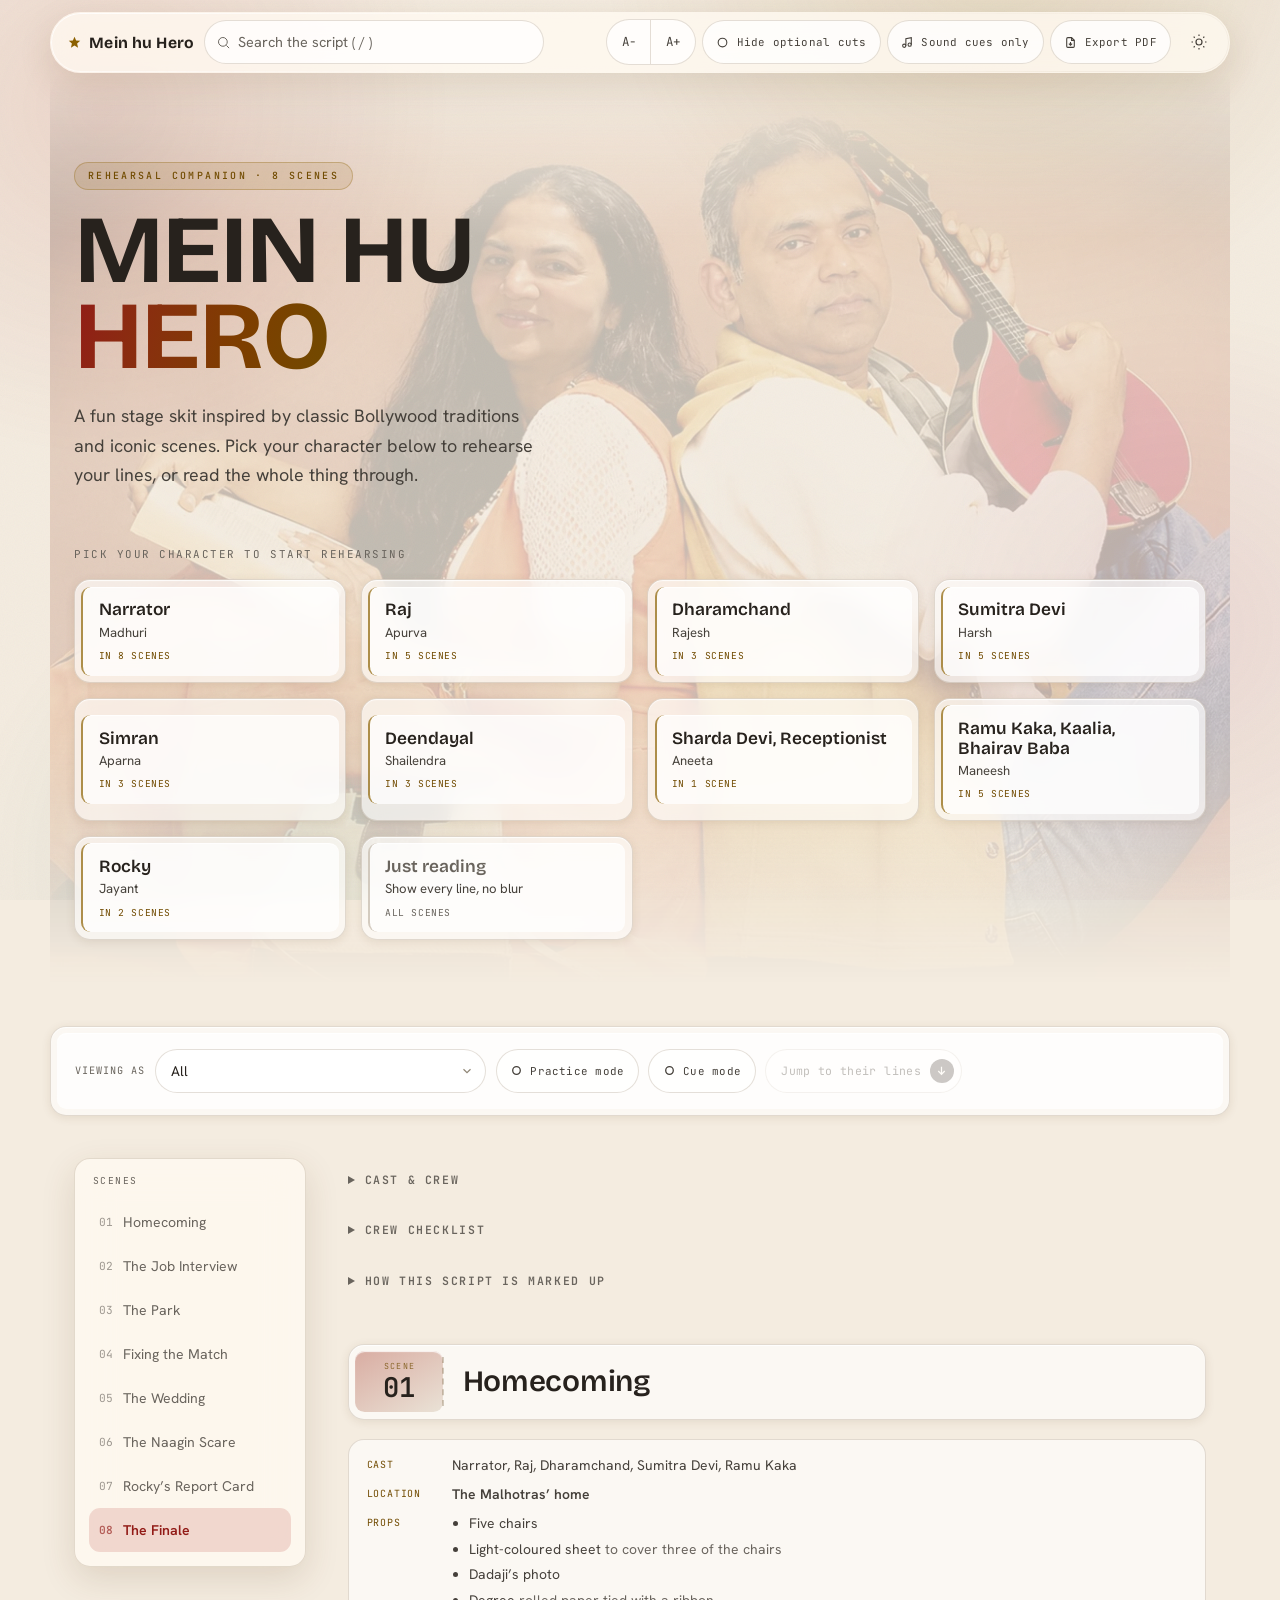
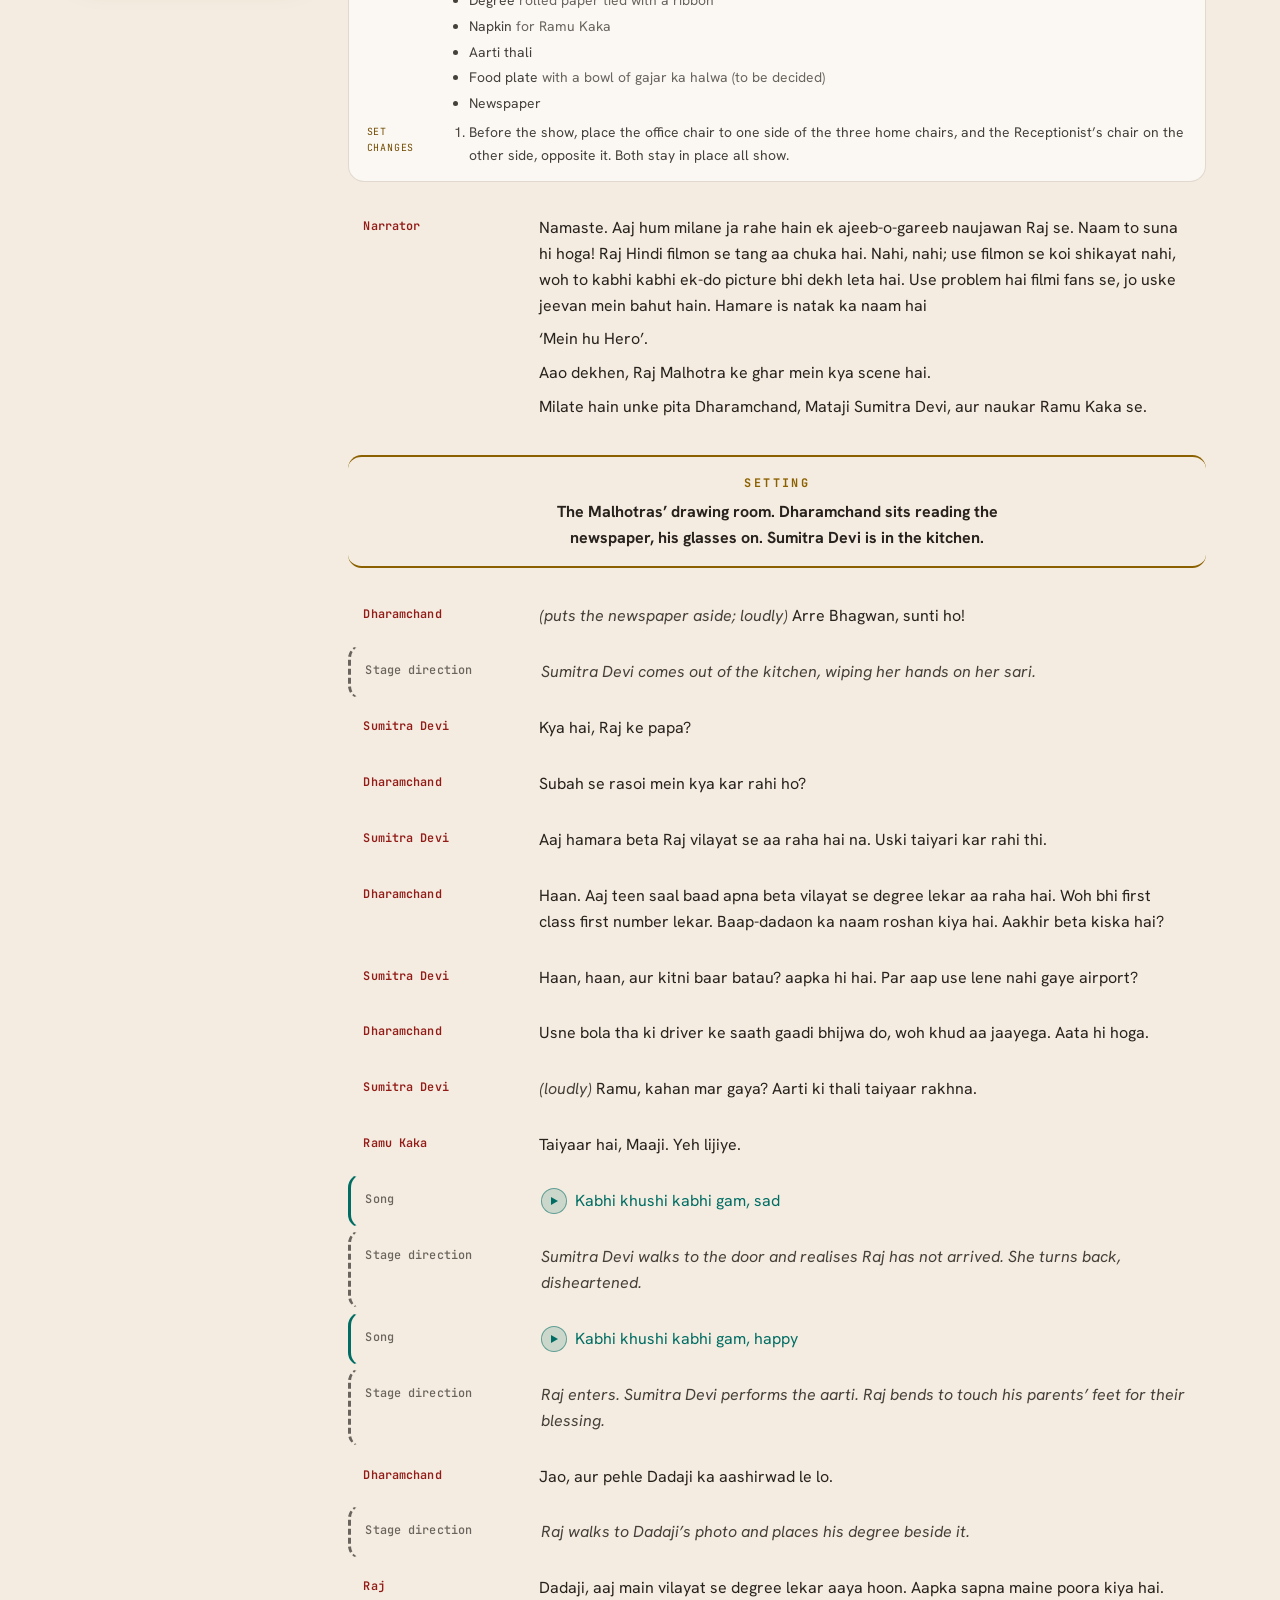
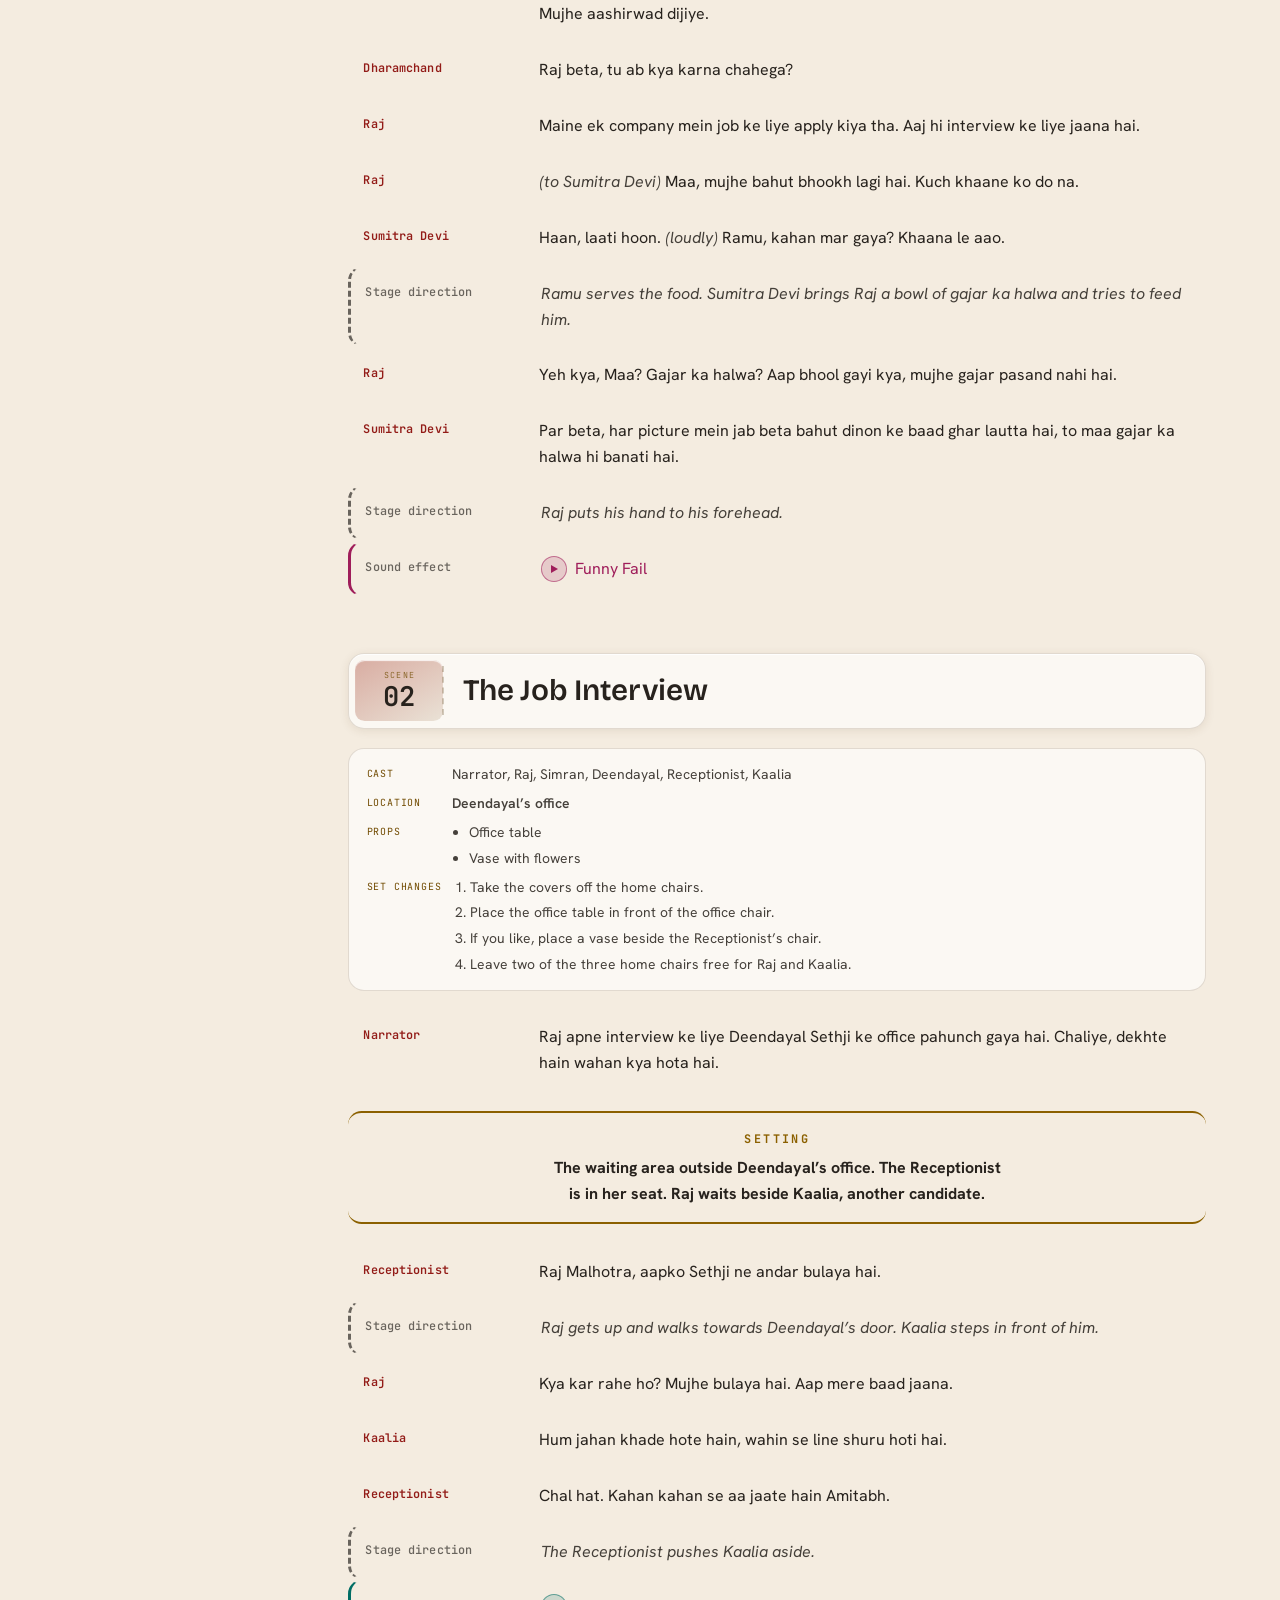
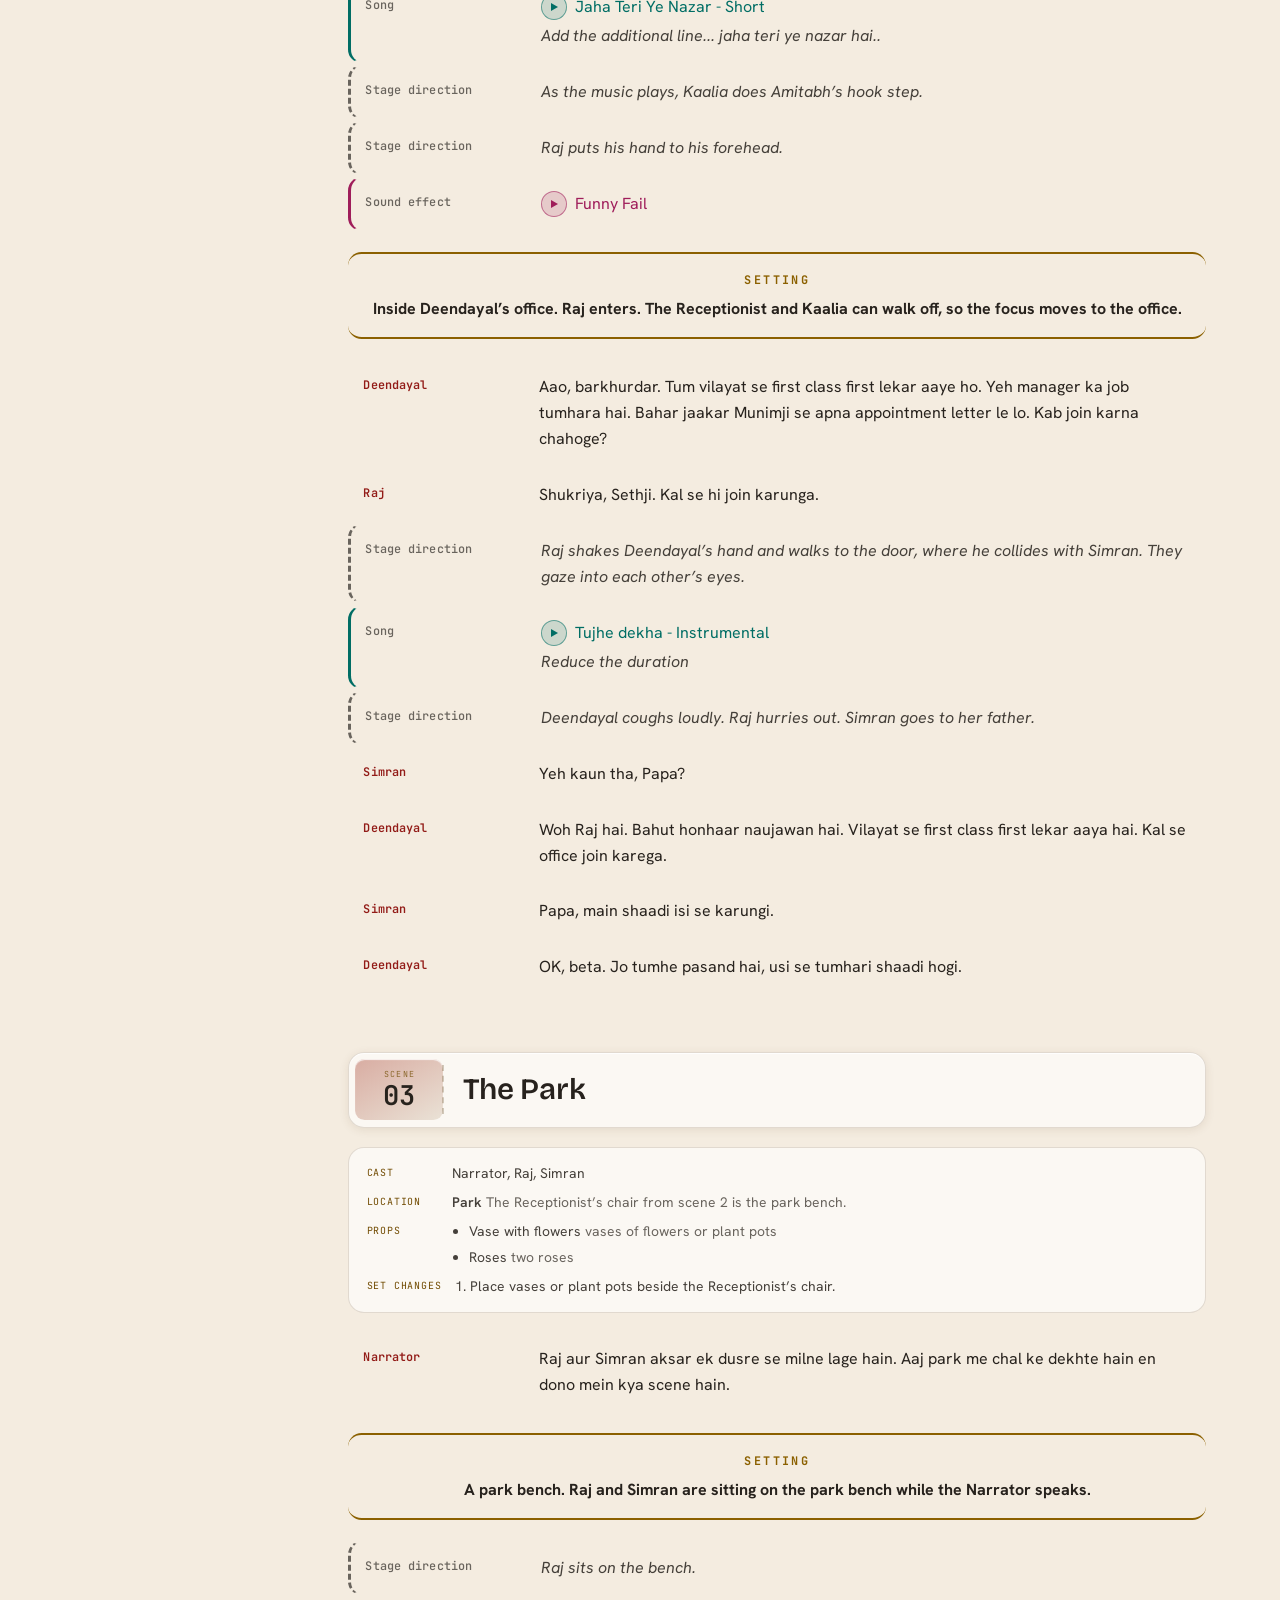
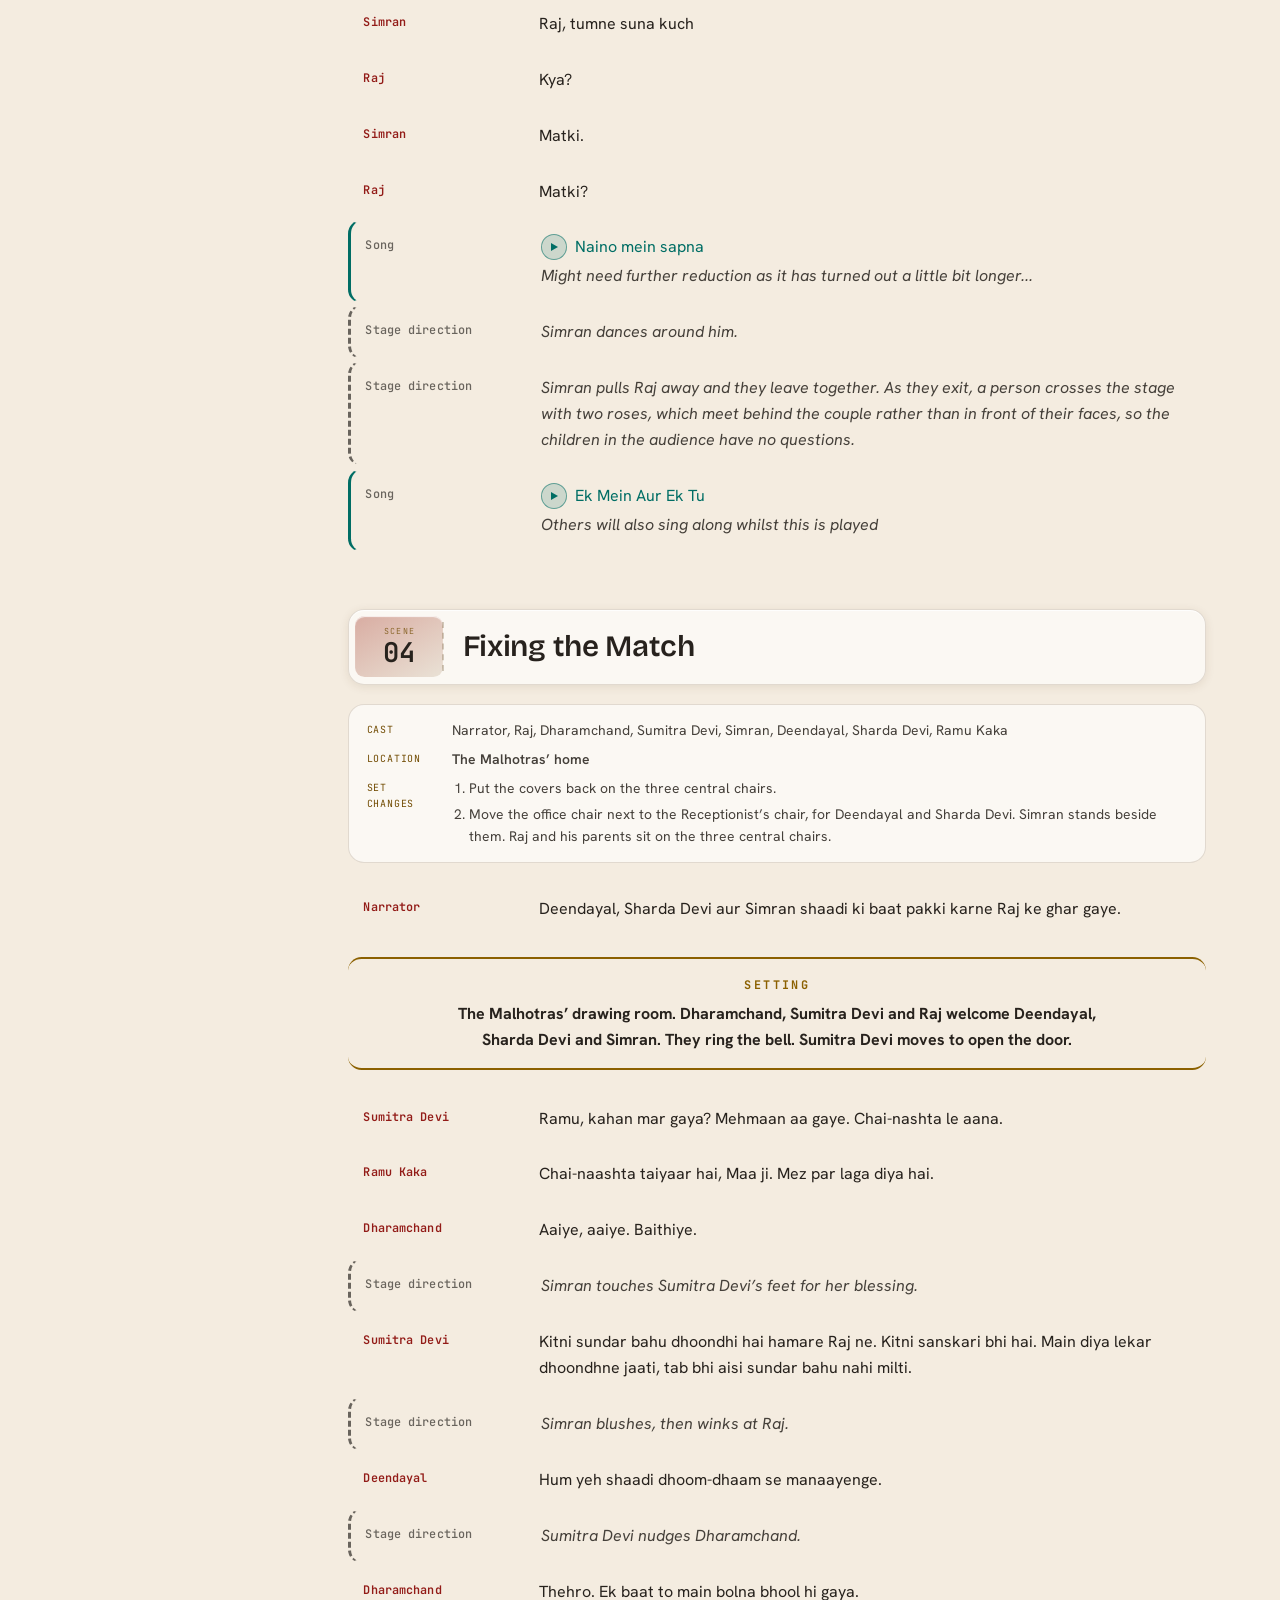
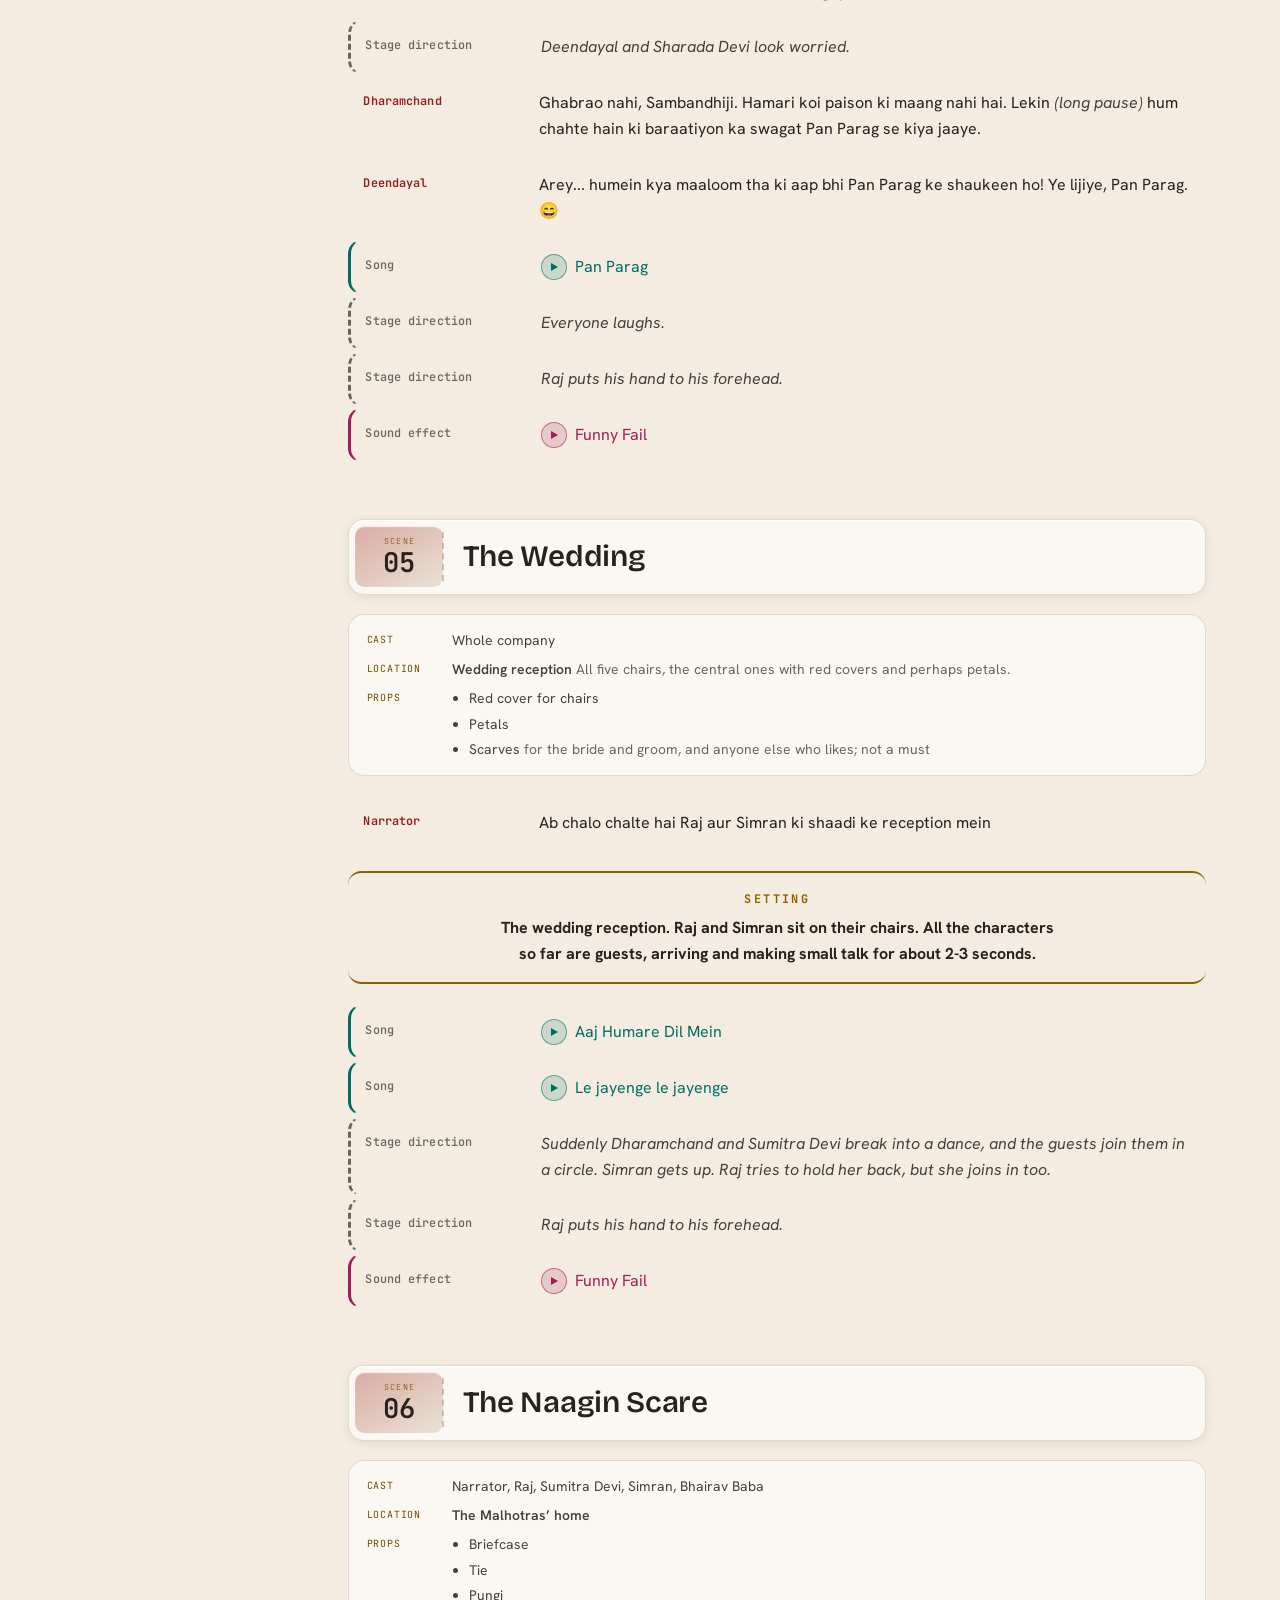
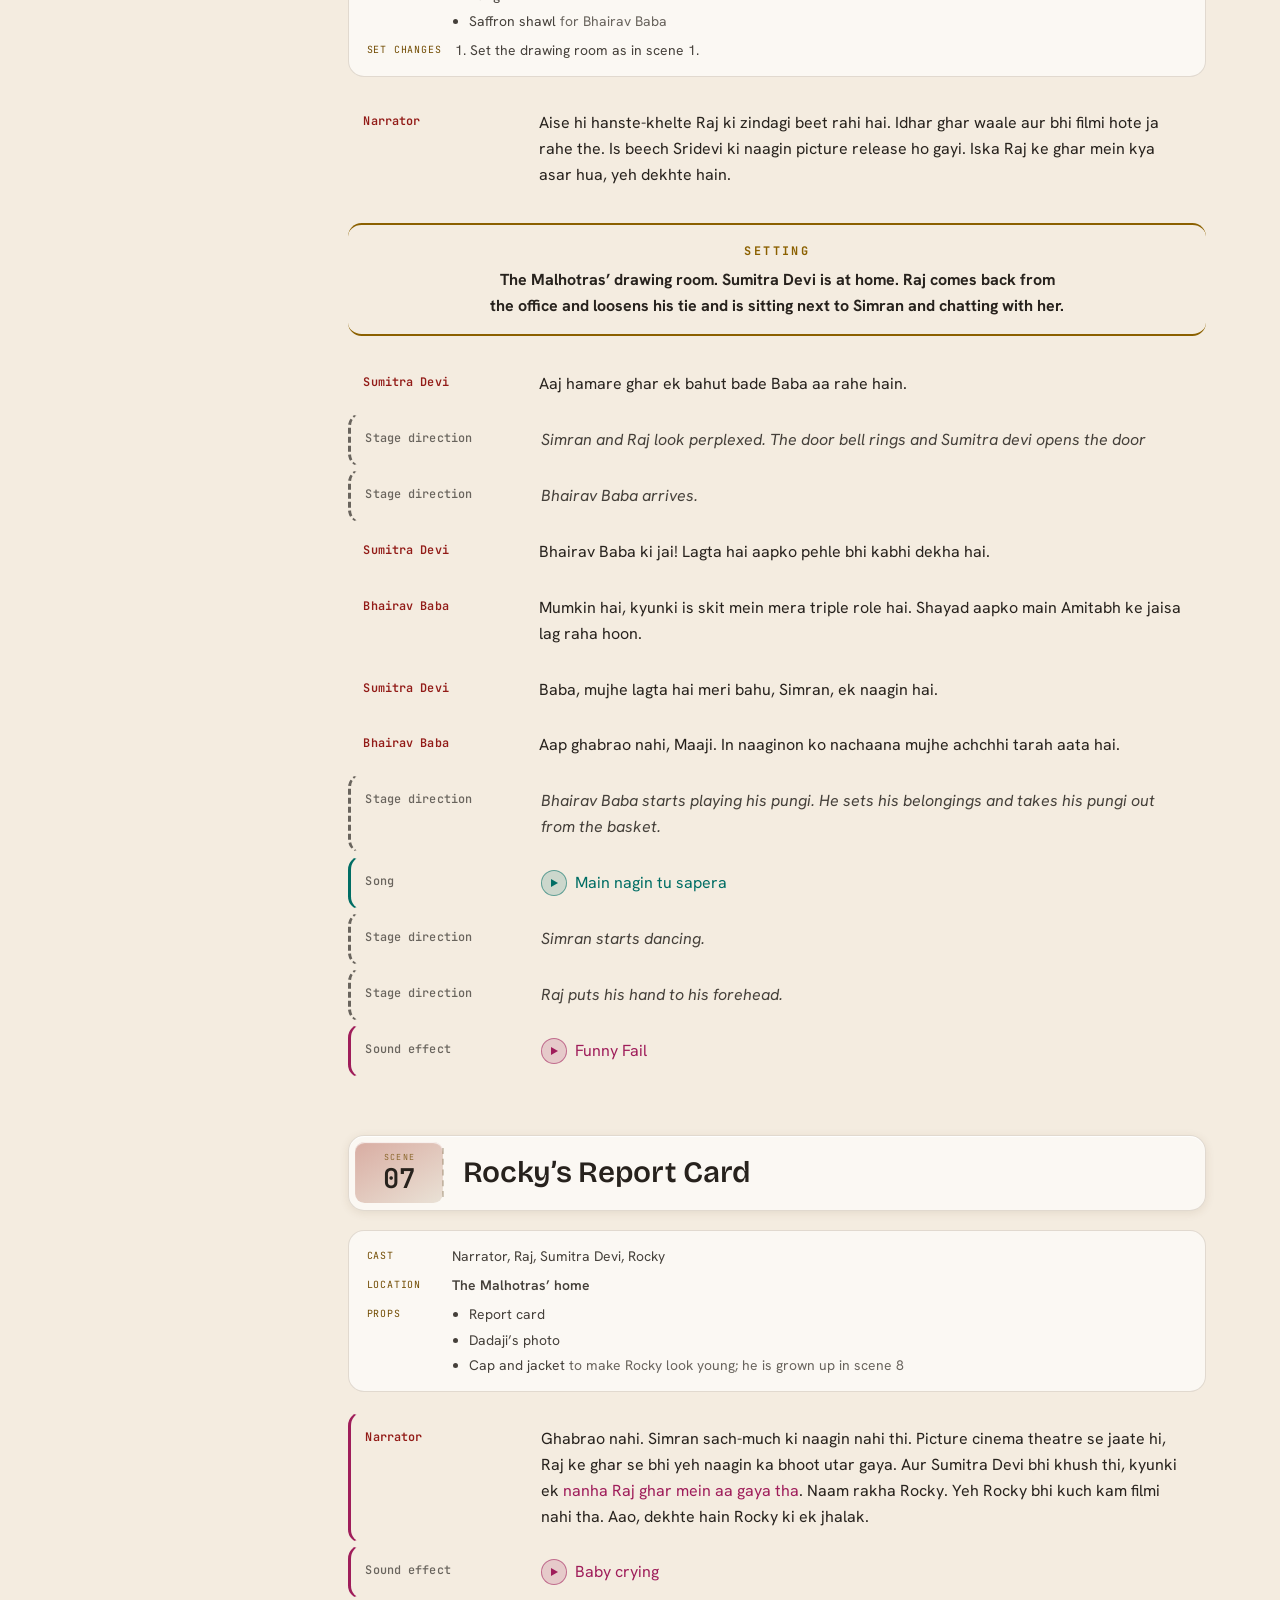
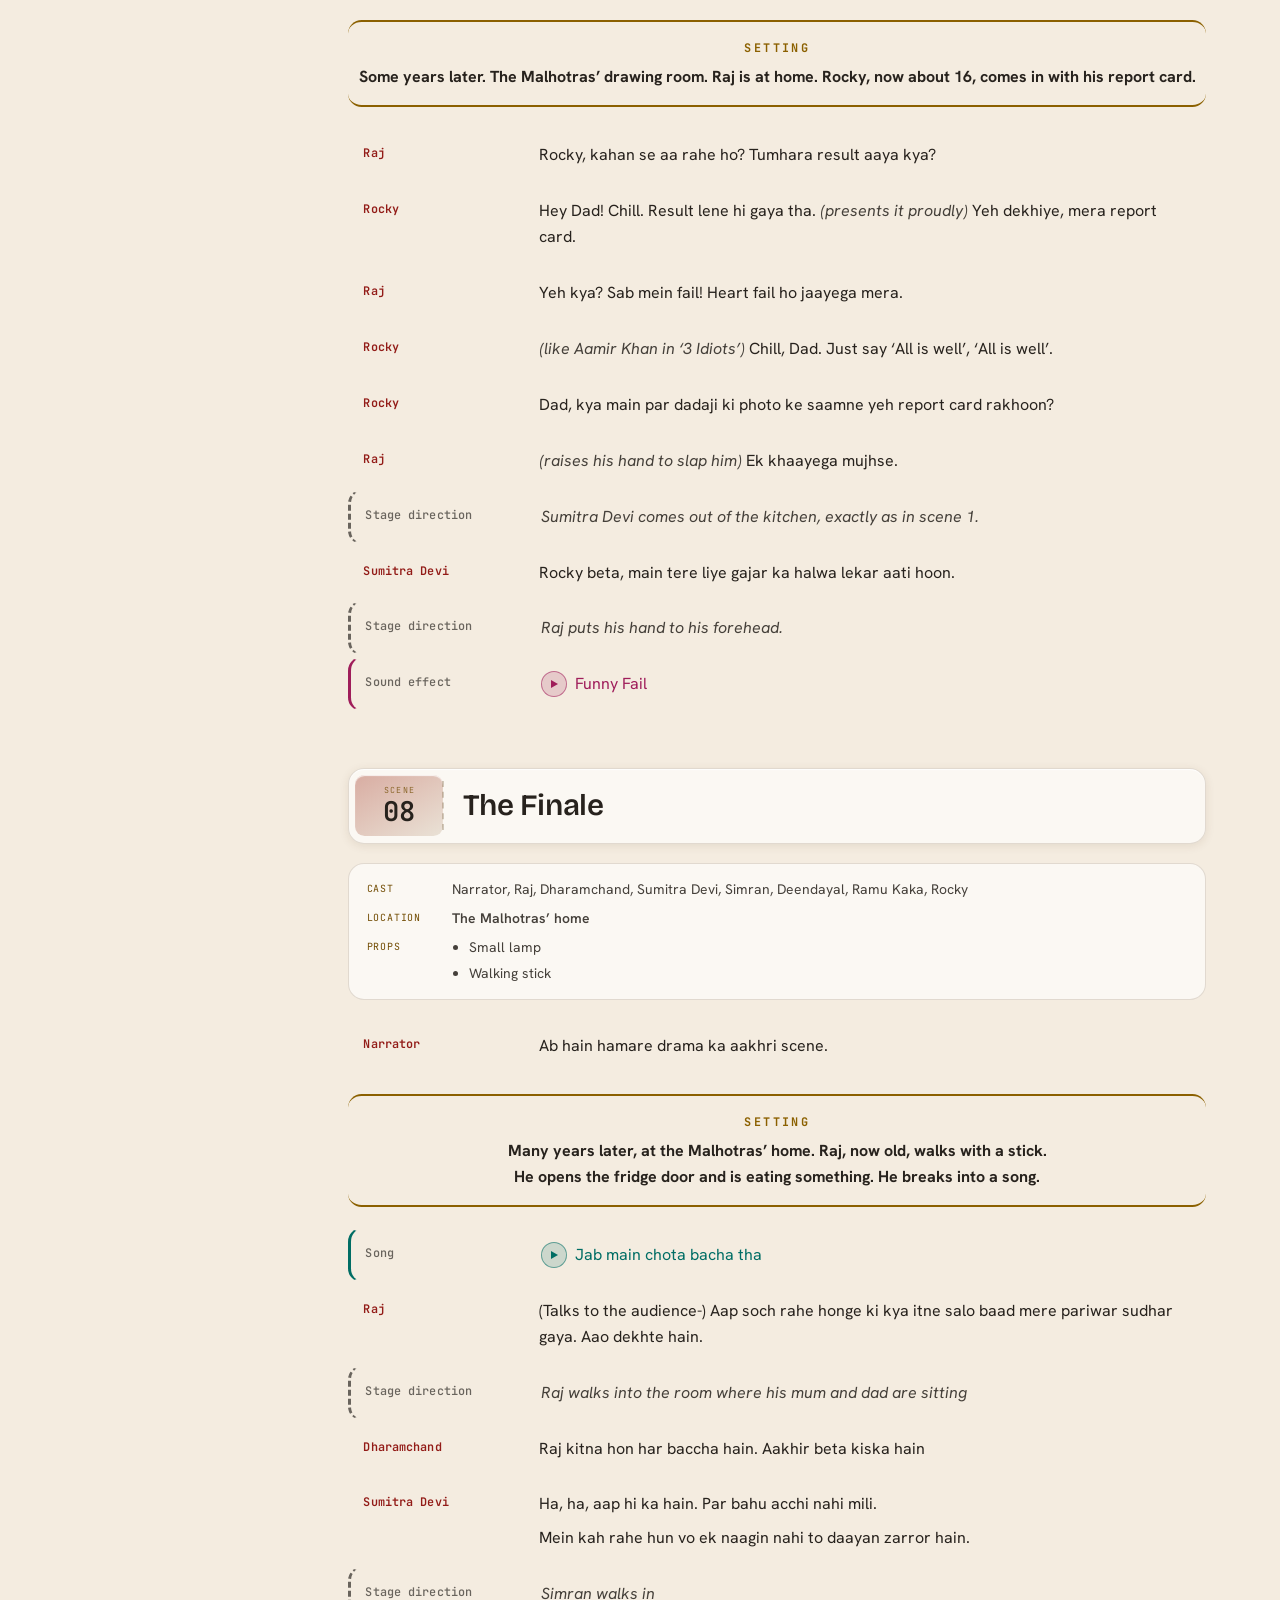
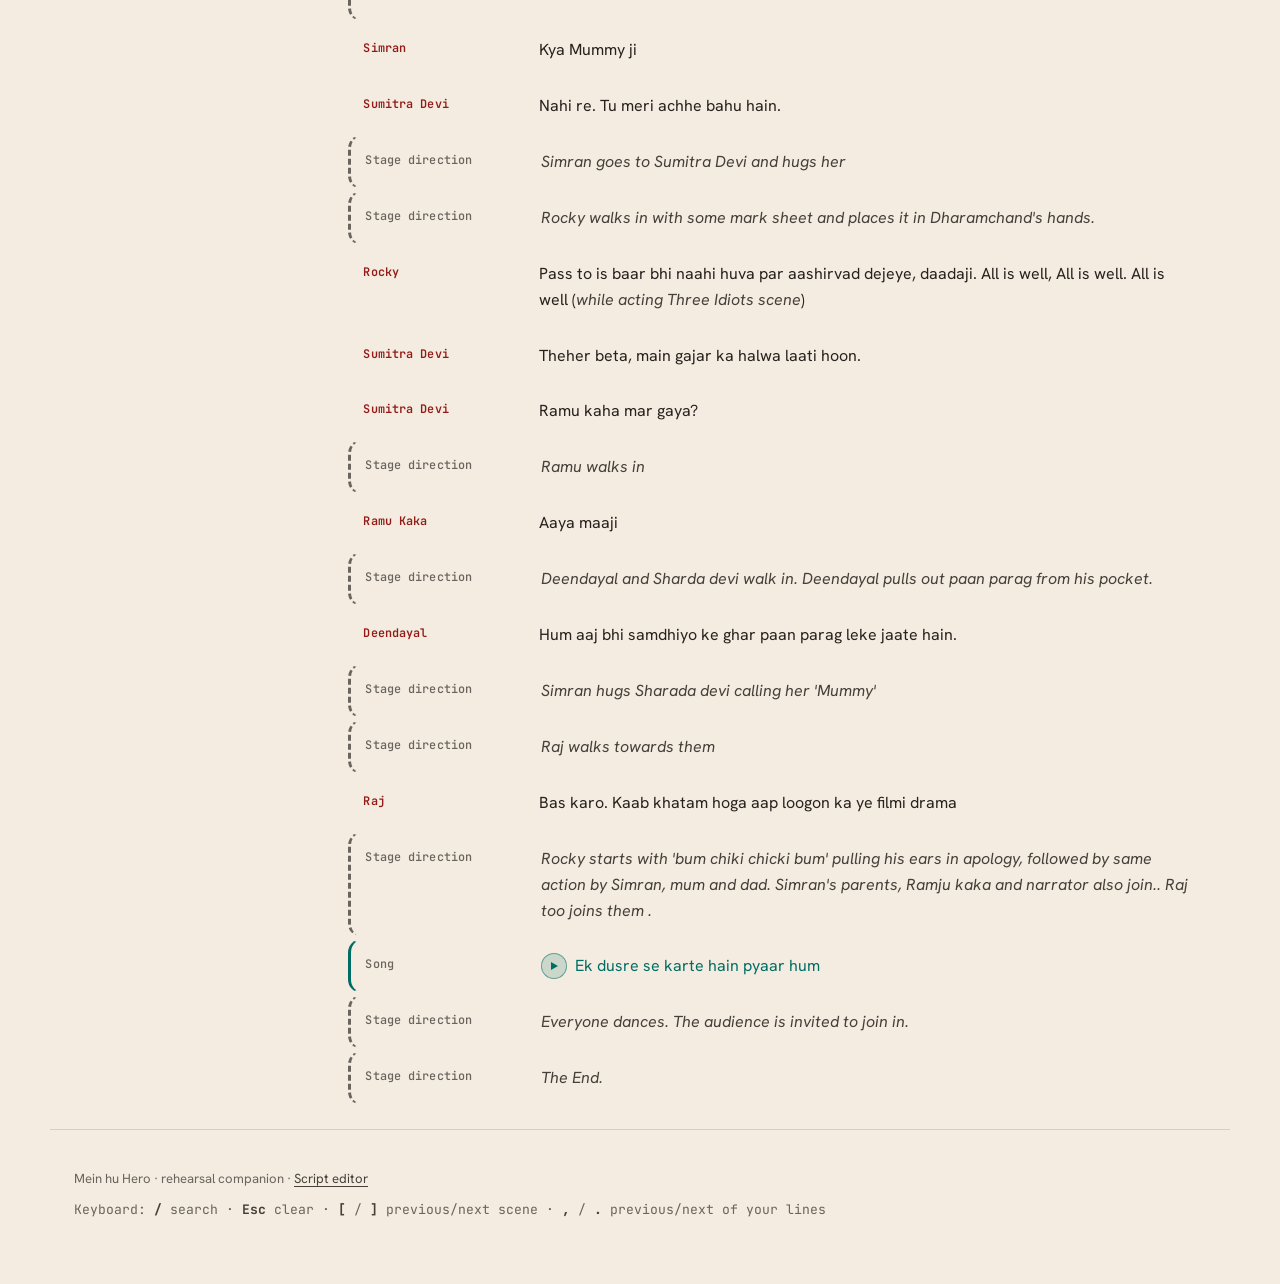
==== index.html @ 4d765619 "Word-for-word lines: mark words that must be said exactly as written" ====
<!doctype html>
<html lang="en-GB" data-theme="dark">
  <head>
    <meta charset="UTF-8" />
    <!-- viewport-fit=cover so the env(safe-area-inset-*) values the layout
         already uses actually resolve. Without it they fall back to 0, and the
         bottom bar, the scene rail and the back-to-top all sit under the home
         indicator on a notched phone once the page is added to the homescreen
         and runs without browser chrome. -->
    <meta
      name="viewport"
      content="width=device-width, initial-scale=1.0, viewport-fit=cover"
    />
    <title>Rehearsal Companion</title>
    <meta
      name="description"
      content="Rehearsal companion for a stage skit. Pick your character and drill your lines."
    />
    <meta name="theme-color" content="#0d0907" id="themeColorMeta" />
    <script>
      // The first paint must already be in the right theme. <html> below is
      // hardcoded to data-theme="dark" and the real theme logic only runs from
      // the end-of-body script, so a phone set to light mode used to paint
      // fully dark until the whole document parsed and applied. This mirrors
      // systemPref()'s predicate exactly (dark match → dark, otherwise light)
      // and keeps the status-bar colour in step the way applyTheme() does.
      // It persists nothing and owns no toggle/override logic, all of that
      // still lives in the main script, which re-applies the same result.
      (function () {
        var d = document.documentElement;
        var light = !(
          window.matchMedia &&
          window.matchMedia("(prefers-color-scheme: dark)").matches
        );
        d.setAttribute("data-theme", light ? "light" : "dark");
        var m = document.getElementById("themeColorMeta");
        if (m) m.setAttribute("content", light ? "#f4ece0" : "#0d0907");
      })();
    </script>
    <meta name="color-scheme" content="dark light" />
    <meta name="mobile-web-app-capable" content="yes" />
    <meta
      name="apple-mobile-web-app-status-bar-style"
      content="black-translucent"
    />
    <link rel="manifest" href="manifest.webmanifest" />
    <link rel="icon" href="icons/icon.svg" type="image/svg+xml" />
    <link rel="apple-touch-icon" href="icons/icon-180.png" />

    <!-- Self-hosted, subset to the 118 glyphs this script actually uses.
         All three families are SIL Open Font License; see fonts/OFL-*.txt.
         Self-hosting removes the render-blocking third-party round trip, so
         the page looks identical on venue wifi or none at all. -->
    <link
      rel="preload"
      href="fonts/HankenGrotesk-subset.woff2"
      as="font"
      type="font/woff2"
      crossorigin
    />
    <link
      rel="preload"
      href="fonts/BricolageGrotesque-subset.woff2"
      as="font"
      type="font/woff2"
      crossorigin
    />
    <style>
      @font-face {
        font-family: "Bricolage Grotesque";
        src: url("fonts/BricolageGrotesque-subset.woff2") format("woff2");
        font-weight: 400 800;
        font-style: normal;
        font-display: swap;
      }
      @font-face {
        font-family: "Hanken Grotesk";
        src: url("fonts/HankenGrotesk-subset.woff2") format("woff2");
        font-weight: 100 900;
        font-style: normal;
        font-display: swap;
      }
      @font-face {
        font-family: "Hanken Grotesk";
        src: url("fonts/HankenGrotesk-Italic-subset.woff2") format("woff2");
        font-weight: 100 900;
        font-style: italic;
        font-display: swap;
      }
      @font-face {
        font-family: "JetBrains Mono";
        src: url("fonts/JetBrainsMono-subset.woff2") format("woff2");
        font-weight: 100 800;
        font-style: normal;
        font-display: swap;
      }

      /* ============================================================
         Mein hu Hero · rehearsal companion.

         Phone-first rehearsal tool for a community Bollywood skit cast.
         The reading surface is the product; chrome gets out of the way.

         COLOUR. Derived in OKLCH from four show hues (marigold, sindoor,
         magenta, peacock teal) so both themes share one identity and only
         the lightness ramp differs. Every text token was solved against its
         own surface for WCAG AA and the ratio is recorded beside it, so a
         future edit cannot quietly reintroduce a contrast failure. Hex
         values are the sRGB fallback; wide-gamut displays get the P3
         version through the @supports block below.

         GLASS. Four elevation tiers, not one treatment repeated. Blur,
         tint, border and shadow all change with height, so depth encodes
         hierarchy rather than decorating it.

         MOTION. A named scale: 120ms state feedback, 240ms element
         transitions, 480ms orchestrated entrances, plus a spring for
         anything that should feel physical.

         TYPE: Bricolage Grotesque (display), Hanken Grotesk (body),
         JetBrains Mono (labels, cues, scene numbers, speakers). All three
         self-hosted and subset; see the @font-face block above.
         ============================================================ */

      :root {
        /* ---- dark is the base surface ---- */
        --bg: #0d0907;
        --bg-2: #14100d;

        /* neutral text ramp. Ratios are against --bg. */
        --ink: #e5ded7; /* 14.90:1 */
        --ink-dim: #c3bdb6; /* 10.59:1 */
        --muted: #918b84; /* 5.88:1  body-safe */
        --muted-2: #706b64; /* 3.74:1  UI and large text only, never body */

        /* show palette. Ratios are against --bg. */
        --marigold: #f9b73f; /* 11.15:1 */
        --sindoor: #f66e60; /* 6.88:1 */
        --magenta: #df6c98; /* 6.38:1 */
        --teal: #44d0c1; /* 10.41:1 */
        --terracotta: #f49665; /* 8.86:1 */

        /* softer companions for large display type and fills */
        --marigold-soft: #ffd27a;
        --sindoor-strong: #ff8a80;

        --accent: var(--sindoor);
        --accent-strong: var(--sindoor-strong);
        --accent-contrast: #1a0906;

        /* meaning colours, kept from the original markup */
        --c-music: var(--teal);
        --c-sfx: var(--magenta);
        --gold-bg: color-mix(in srgb, var(--marigold) 12%, transparent);
        --gold-border: color-mix(in srgb, var(--marigold) 40%, transparent);
        --gold-ink: #ffdf9e;
        --mark-bg: #f9b73f;
        --mark-fg: #23180a;

        /* ---- glass elevation tiers ----
           Each tier is a complete recipe: blur, tint, border and shadow move
           together. Never mix a tier-1 blur with a tier-3 shadow. */
        --glass-1-bg: rgba(255, 255, 255, 0.04);
        --glass-1-blur: blur(10px) saturate(120%);
        --glass-1-shadow: 0 2px 10px rgba(0, 0, 0, 0.28);

        --glass-2-bg: color-mix(in srgb, var(--bg-2) 72%, transparent);
        --glass-2-blur: blur(20px) saturate(150%);
        --glass-2-shadow: 0 12px 34px rgba(0, 0, 0, 0.42);

        --glass-3-bg: color-mix(in srgb, var(--bg-2) 82%, transparent);
        --glass-3-blur: blur(32px) saturate(165%);
        --glass-3-shadow: 0 22px 60px rgba(0, 0, 0, 0.55);

        /* surfaces and hairlines */
        --surface: rgba(255, 255, 255, 0.04);
        --surface-2: rgba(255, 255, 255, 0.07);
        --shell: rgba(255, 255, 255, 0.045);
        --hairline: rgba(255, 255, 255, 0.1);
        --hairline-strong: rgba(255, 255, 255, 0.16);
        --inner-hi: inset 0 1px 1px rgba(255, 255, 255, 0.12);

        /* gradient border: light caught on the top edge, lost at the bottom.
           This is what makes an edge read as a bevel rather than a stroke. */
        --edge-top: rgba(255, 255, 255, 0.22);
        --edge-bottom: rgba(255, 255, 255, 0.04);

        /* specular sheen colour for hero and pressed cards */
        --sheen: rgba(255, 255, 255, 0.14);

        /* ---- motion scale ---- */
        --motion-1: 120ms; /* state feedback: press, toggle, focus */
        --motion-2: 240ms; /* element transitions: reveal, filter, tab */
        --motion-3: 480ms; /* orchestrated entrances */
        --ease: cubic-bezier(0.32, 0.72, 0, 1);
        --ease-out: cubic-bezier(0.22, 1, 0.36, 1);
        --spring: linear(
          0,
          0.006,
          0.025 2.8%,
          0.101 6.1%,
          0.539 18.9%,
          0.721 25.3%,
          0.849 31.5%,
          0.937 38.1%,
          0.968 41.8%,
          0.991 45.7%,
          1.006 50.1%,
          1.015 55%,
          1.017 63.9%,
          1.001
        );

        /* ---- metrics ---- */
        --header-h: 64px; /* measured and rewritten at runtime */
        --bottombar-h: 0px; /* set at runtime on phones only */
        --radius: 1.75rem;
        --radius-sm: 1rem;
        --radius-inner: calc(var(--radius-sm) - 0.4rem);
        --maxw: 1180px;

        /* ---- ambient mesh ---- */
        --ambient-1: color-mix(in srgb, var(--marigold) 55%, transparent);
        --ambient-2: color-mix(in srgb, var(--sindoor) 50%, transparent);
        --ambient-3: color-mix(in srgb, var(--magenta) 42%, transparent);
        --ambient-4: color-mix(in srgb, var(--teal) 38%, transparent);
        --ambient-opacity: 0.8;
      }

      /* ---- light theme: warm paper, for daylight rehearsal and print ---- */
      html[data-theme="light"] {
        --bg: #f4ece0;
        --bg-2: #ede2d2;

        --ink: #27221d; /* 13.43:1 */
        --ink-dim: #45403a; /* 8.71:1 */
        --muted: #69645d; /* 5.00:1  body-safe */
        --muted-2: #7f7973; /* 3.65:1  UI and large text only, never body */

        --marigold: #8b6000; /* 4.76:1  was 2.90:1 before this rebuild */
        --sindoor: #af3029; /* 5.43:1 */
        --magenta: #9f1d5a; /* 6.39:1 */
        --teal: #006d64; /* 5.32:1 */
        --terracotta: #9f4500; /* 5.39:1 */

        --marigold-soft: #6f4d00;
        --sindoor-strong: #8f241e;

        --accent: var(--sindoor);
        --accent-strong: var(--sindoor-strong);
        --accent-contrast: #fffaf2;

        --gold-bg: #fbedbe;
        --gold-border: #d9ab3f;
        --gold-ink: #5c4200;
        --mark-bg: #f6c453;
        --mark-fg: #3a2a05;

        --glass-1-bg: rgba(255, 255, 255, 0.62);
        --glass-1-blur: blur(10px) saturate(115%);
        --glass-1-shadow: 0 2px 10px rgba(90, 60, 20, 0.1);

        --glass-2-bg: color-mix(in srgb, #fffaf2 78%, transparent);
        --glass-2-blur: blur(20px) saturate(135%);
        --glass-2-shadow: 0 12px 34px rgba(90, 60, 20, 0.14);

        --glass-3-bg: color-mix(in srgb, #fffaf2 88%, transparent);
        --glass-3-blur: blur(32px) saturate(145%);
        --glass-3-shadow: 0 22px 60px rgba(90, 60, 20, 0.2);

        --surface: rgba(255, 255, 255, 0.72);
        --surface-2: rgba(255, 255, 255, 0.92);
        --shell: rgba(90, 60, 20, 0.05);
        --hairline: rgba(90, 60, 20, 0.16);
        --hairline-strong: rgba(90, 60, 20, 0.26);
        --inner-hi: inset 0 1px 1px rgba(255, 255, 255, 0.85);

        --edge-top: rgba(255, 255, 255, 0.9);
        --edge-bottom: rgba(90, 60, 20, 0.06);
        --sheen: rgba(255, 255, 255, 0.55);

        --ambient-1: color-mix(in srgb, var(--marigold) 26%, transparent);
        --ambient-2: color-mix(in srgb, var(--sindoor) 22%, transparent);
        --ambient-3: color-mix(in srgb, var(--magenta) 18%, transparent);
        --ambient-4: color-mix(in srgb, var(--teal) 16%, transparent);
        --ambient-opacity: 0.55;
      }

      /* ---- wide gamut: the same hues, more saturated where the display
         can show it. Marigold and sindoor gain the most from P3, and most
         of the cast are on phones that have it. Falls back silently. ---- */
      @supports (color: oklch(0.5 0.1 60)) {
        :root {
          --marigold: oklch(0.82 0.15 78);
          --sindoor: oklch(0.7 0.17 28);
          --magenta: oklch(0.68 0.15 358);
          --teal: oklch(0.78 0.12 185);
          --terracotta: oklch(0.76 0.13 48);
          --marigold-soft: oklch(0.88 0.11 82);
          --sindoor-strong: oklch(0.76 0.14 26);
          --ink: oklch(0.905 0.012 70);
          --ink-dim: oklch(0.8 0.012 70);
          --muted: oklch(0.64 0.012 70);
          --muted-2: oklch(0.53 0.012 70);
          --bg: oklch(0.145 0.008 60);
          --bg-2: oklch(0.185 0.008 60);
        }
        html[data-theme="light"] {
          --marigold: oklch(0.52 0.109 78);
          --sindoor: oklch(0.505 0.165 28);
          --magenta: oklch(0.47 0.17 358);
          --teal: oklch(0.48 0.085 185);
          --terracotta: oklch(0.5 0.136 48);
          --marigold-soft: oklch(0.44 0.1 78);
          --sindoor-strong: oklch(0.43 0.155 28);
          --ink: oklch(0.255 0.012 70);
          --ink-dim: oklch(0.375 0.012 70);
          --muted: oklch(0.505 0.012 70);
          --muted-2: oklch(0.58 0.012 70);
          --bg: oklch(0.945 0.018 78);
          --bg-2: oklch(0.915 0.018 78);
        }
      }

      * {
        box-sizing: border-box;
      }
      html,
      body {
        margin: 0;
        padding: 0;
      }
      html {
        scroll-behavior: smooth;
      }
      body {
        background: var(--bg);
        color: var(--ink);
        font-family:
          "Hanken Grotesk",
          -apple-system,
          BlinkMacSystemFont,
          sans-serif;
        font-size: 16px;
        line-height: 1.62;
        -webkit-font-smoothing: antialiased;
        text-rendering: optimizeLegibility;
        overflow-x: hidden;
      }

      /* fixed ambient mesh: the show's colours glowing behind everything */
      .ambient {
        position: fixed;
        inset: 0;
        z-index: 0;
        pointer-events: none;
        background:
          radial-gradient(
            42rem 42rem at 78% -8%,
            var(--ambient-1),
            transparent 60%
          ),
          radial-gradient(
            38rem 38rem at 8% 12%,
            var(--ambient-2),
            transparent 58%
          ),
          radial-gradient(
            34rem 34rem at 92% 70%,
            var(--ambient-3),
            transparent 60%
          ),
          radial-gradient(
            30rem 30rem at 20% 96%,
            var(--ambient-4),
            transparent 62%
          );
        opacity: var(--ambient-opacity);
      }
      /* fine film grain: single fixed layer, never on scrolling content */
      .grain {
        position: fixed;
        inset: 0;
        z-index: 1;
        pointer-events: none;
        opacity: 0.05;
        background-image: url("data:image/svg+xml,%3Csvg xmlns='http://www.w3.org/2000/svg' width='120' height='120'%3E%3Cfilter id='n'%3E%3CfeTurbulence type='fractalNoise' baseFrequency='0.9' numOctaves='2'/%3E%3C/filter%3E%3Crect width='100%25' height='100%25' filter='url(%23n)'/%3E%3C/svg%3E");
      }

      /* visually hidden, still announced by screen readers */
      .sr-only {
        position: absolute;
        width: 1px;
        height: 1px;
        padding: 0;
        margin: -1px;
        overflow: hidden;
        clip: rect(0, 0, 0, 0);
        white-space: nowrap;
        border: 0;
      }

      .page {
        position: relative;
        z-index: 2;
      }

      h1,
      h2,
      h3 {
        font-family: "Bricolage Grotesque", "Hanken Grotesk", sans-serif;
        margin: 0;
        letter-spacing: -0.01em;
      }
      a {
        color: var(--accent-strong);
      }
      .mono {
        font-family: "JetBrains Mono", monospace;
      }

      /* eyebrow pill tag */
      .eyebrow {
        display: inline-flex;
        align-items: center;
        gap: 0.5ch;
        font-family: "JetBrains Mono", monospace;
        font-size: 0.62rem;
        font-weight: 500;
        text-transform: uppercase;
        letter-spacing: 0.24em;
        color: var(--marigold-soft);
        background: color-mix(in srgb, var(--marigold) 12%, transparent);
        border: 1px solid color-mix(in srgb, var(--marigold) 30%, transparent);
        border-radius: 999px;
        padding: 0.32rem 0.8rem;
      }

      /* ---------- glass elevation tiers ----------
         Four tiers, each a complete recipe: blur, tint, border and shadow move
         together so depth encodes hierarchy rather than decorating it. A
         surface picks its tier and reads --tier-*; nothing hard-codes a blur.

           tier 0  ambient   the page colour field, no blur, parallax only
           tier 1  raised    scene stubs, cast cards, meta boxes, tables
           tier 2  floating  top bar, bottom bar, sidebar nav
           tier 3  overlay   sheets, back-to-top, anything detached

         Never mix across tiers (a tier-1 blur with a tier-3 shadow reads as a
         mistake rather than as depth). */
      .tier-1,
      .table-shell,
      .cast-bar,
      .scene-head,
      .meta-box,
      .cast-card {
        --tier-bg: var(--glass-1-bg);
        --tier-blur: var(--glass-1-blur);
        --tier-shadow: var(--glass-1-shadow);
      }
      .tier-2,
      header.topbar,
      nav.scene-nav,
      .bottombar {
        --tier-bg: var(--glass-2-bg);
        --tier-blur: var(--glass-2-blur);
        --tier-shadow: var(--glass-2-shadow);
      }
      .tier-3,
      .sheet,
      .to-top {
        --tier-bg: var(--glass-3-bg);
        --tier-blur: var(--glass-3-blur);
        --tier-shadow: var(--glass-3-shadow);
      }

      /* The gradient border every glass surface shares: light caught along the
         top edge, lost at the bottom. Applied through one selector list rather
         than repeated per component. */
      header.topbar::before,
      .bottombar::before,
      .sheet::before,
      .glass::before {
        content: "";
        position: absolute;
        inset: 0;
        border-radius: inherit;
        padding: 1px;
        background: linear-gradient(
          160deg,
          var(--edge-top),
          transparent 42%,
          transparent 58%,
          var(--edge-bottom)
        );
        -webkit-mask:
          linear-gradient(#000 0 0) content-box,
          linear-gradient(#000 0 0);
        -webkit-mask-composite: xor;
        mask:
          linear-gradient(#000 0 0) content-box,
          linear-gradient(#000 0 0);
        mask-composite: exclude;
        pointer-events: none;
      }
      .glass {
        position: relative;
        background: var(--tier-bg, var(--glass-2-bg));
        backdrop-filter: var(--tier-blur, var(--glass-2-blur));
        -webkit-backdrop-filter: var(--tier-blur, var(--glass-2-blur));
        box-shadow: var(--tier-shadow, var(--glass-2-shadow));
        border: 1px solid transparent;
      }

      /* ---------- top bar ----------
         Slim at rest. On phones it hides on scroll-down and returns on
         scroll-up, so the reading surface gets the screen back. */
      header.topbar {
        position: sticky;
        top: 0.75rem;
        z-index: 60;
        width: min(var(--maxw), calc(100% - 1.5rem));
        margin: 0.75rem auto 0;
        display: flex;
        align-items: center;
        gap: 0.6rem;
        padding: 0.4rem 0.5rem 0.4rem 1rem;
        border-radius: 999px;
        background: var(--tier-bg);
        backdrop-filter: var(--tier-blur);
        -webkit-backdrop-filter: var(--tier-blur);
        box-shadow: var(--tier-shadow);
        border: 1px solid transparent;
        transition:
          transform var(--motion-2) var(--ease),
          opacity var(--motion-2) var(--ease);
      }
      header.topbar.is-hidden {
        transform: translateY(calc(-100% - 1.2rem));
        opacity: 0;
      }

      .brand {
        display: flex;
        align-items: center;
        gap: 0.45rem;
        font-family: "Bricolage Grotesque", sans-serif;
        font-weight: 700;
        font-size: 0.98rem;
        letter-spacing: 0.01em;
        white-space: nowrap;
        flex-shrink: 0;
        color: var(--ink);
      }
      /* inline SVG star: the character was not in any of the three subset
         fonts and fell back to whatever the phone had, which varied */
      .brand-mark {
        width: 15px;
        height: 15px;
        fill: var(--marigold);
        flex-shrink: 0;
      }

      .search-wrap {
        flex: 1;
        max-width: 340px;
        position: relative;
        display: flex;
        align-items: center;
      }
      .search-wrap input {
        width: 100%;
        min-height: 44px;
        /* type="search" gets native chrome on iOS and Safari: an inset
           shadow, a rounded overlay and a built-in clear button that fights
           our own close button. Strip it so the field is ours. */
        appearance: none;
        -webkit-appearance: none;
        font-family: inherit;
        font-size: 0.9rem;
        color: var(--ink);
        padding: 0.5rem 0.8rem 0.5rem 2.1rem;
        border-radius: 999px;
        border: 1px solid var(--hairline);
        background: var(--surface);
        transition:
          border-color var(--motion-2) var(--ease),
          background var(--motion-2) var(--ease);
      }
      .search-wrap input::placeholder {
        color: var(--muted);
      }
      /* WebKit's own clear "x" would sit under our close button */
      .search-wrap input::-webkit-search-decoration,
      .search-wrap input::-webkit-search-cancel-button,
      .search-wrap input::-webkit-search-results-button,
      .search-wrap input::-webkit-search-results-decoration {
        -webkit-appearance: none;
        appearance: none;
      }
      /* No outline ring here. The heavy 2px ring plus its offset read as a
         hard red band around the field, which on a phone is most of the top
         bar. Focus is still clearly indicated, just quietly: the border picks
         up the accent and the fill lifts. Both are visible in either theme,
         so keyboard users are not left guessing where focus is. */
      .search-wrap input:focus-visible,
      .search-wrap input:focus {
        outline: none;
        border-color: var(--accent);
        background: var(--surface-2);
      }
      .search-icon {
        position: absolute;
        left: 0.75rem;
        color: var(--muted);
        pointer-events: none;
      }
      .search-close {
        display: none;
      }
      /* "No lines match" notice: sits just under the sticky top bar so it is
         in view wherever the reader is when the script area empties. The JS
         keeps it hidden unless a query genuinely matches nothing. */
      .search-no-results {
        max-width: var(--maxw);
        margin: 1rem auto 0;
        padding: 0 1.5rem;
        text-align: center;
        color: var(--muted);
        font-size: 0.9rem;
      }

      .topbar-controls {
        margin-left: auto;
        display: flex;
        align-items: center;
        gap: 0.35rem;
      }

      /* icon button: 44px hit area, smaller visual body */
      .icon-btn {
        display: inline-flex;
        align-items: center;
        justify-content: center;
        width: 44px;
        height: 44px;
        padding: 0;
        border: none;
        background: transparent;
        color: var(--ink-dim);
        border-radius: 999px;
        cursor: pointer;
        flex-shrink: 0;
        transition:
          color var(--motion-1) var(--ease),
          background var(--motion-1) var(--ease);
      }
      .icon-btn svg {
        width: 18px;
        height: 18px;
      }
      @media (hover: hover) {
        .icon-btn:hover {
          background: var(--surface);
          color: var(--ink);
        }
      }
      .icon-btn:focus-visible {
        outline: 2px solid var(--accent);
        outline-offset: 2px;
      }
      .icon-btn:active {
        transform: scale(0.94);
      }
      /* pill controls (desktop) */
      .pill {
        display: inline-flex;
        align-items: center;
        gap: 0.45rem;
        font-family: "JetBrains Mono", monospace;
        font-size: 0.68rem;
        letter-spacing: 0.02em;
        min-height: 44px;
        padding: 0.5rem 0.85rem;
        border-radius: 999px;
        border: 1px solid var(--hairline);
        background: var(--surface);
        color: var(--ink-dim);
        cursor: pointer;
        user-select: none;
        white-space: nowrap;
        transition:
          transform var(--motion-1) var(--ease),
          background var(--motion-2) var(--ease),
          color var(--motion-2) var(--ease),
          border-color var(--motion-2) var(--ease);
      }
      .pill-ico {
        width: 13px;
        height: 13px;
        flex-shrink: 0;
      }
      /* state dot: hollow when the control is off, filled when it is on.
         Replaces the circle and note characters, which are absent from all
         three subset fonts and fell back to whatever the phone happened to
         have (colour emoji on iOS for the note). */
      .state-dot {
        fill: none;
        stroke: currentColor;
        stroke-width: 2.4;
      }
      .pill[aria-pressed="true"] .state-dot,
      .mini-btn[aria-pressed="true"] .state-dot {
        fill: currentColor;
      }
      .mini-btn .state-dot {
        width: 11px;
        height: 11px;
      }
      @media (hover: hover) {
        .pill:hover {
          border-color: var(--hairline-strong);
          background: var(--surface-2);
        }
      }
      .pill:active {
        transform: scale(0.97);
      }
      .pill:focus-visible {
        outline: 2px solid var(--accent);
        outline-offset: 2px;
      }
      .pill[aria-pressed="true"] {
        background: var(--accent);
        border-color: var(--accent);
        color: var(--accent-contrast);
      }
      .pill:disabled {
        opacity: 0.38;
        cursor: not-allowed;
      }
      .pill:disabled:hover {
        border-color: var(--hairline);
        background: var(--surface);
      }

      .theme-moon {
        display: none;
      }
      html[data-theme="dark"] .theme-sun {
        display: none;
      }
      html[data-theme="dark"] .theme-moon {
        display: block;
      }

      .text-size-group {
        display: inline-flex;
        border: 1px solid var(--hairline);
        border-radius: 999px;
        overflow: hidden;
        background: var(--surface);
        flex-shrink: 0;
      }
      .text-size-group button {
        font-family: "JetBrains Mono", monospace;
        font-size: 0.78rem;
        min-width: 44px;
        min-height: 44px;
        padding: 0 0.6rem;
        background: transparent;
        color: var(--ink-dim);
        border: none;
        cursor: pointer;
        line-height: 1;
        transition: color var(--motion-1) var(--ease);
      }
      .text-size-group button:first-child {
        border-right: 1px solid var(--hairline);
      }
      @media (hover: hover) {
        .text-size-group button:hover {
          color: var(--accent-strong);
        }
      }
      .text-size-group button:focus-visible {
        outline: 2px solid var(--accent);
        outline-offset: -2px;
      }

      /* ---------- bottom bar ----------
         Phone and tablet: the full bar (Scenes, Mode, cue stepper, Options).
         Desktop: hidden at rest, but it reappears as a floating cue-stepper
         pill once a character is chosen, because the stepper is a genuinely
         useful desktop control and the sidebar has nowhere to put it. */
      .bottombar {
        display: none;
      }
      body.has-actor .bottombar {
        position: fixed;
        left: 50%;
        bottom: calc(1.1rem + env(safe-area-inset-bottom, 0px));
        transform: translateX(-50%);
        z-index: 65;
        display: flex;
        align-items: center;
        gap: 0.3rem;
        width: auto;
        padding: 0.35rem 0.45rem;
        border-radius: 999px;
        background: var(--tier-bg);
        backdrop-filter: var(--tier-blur);
        -webkit-backdrop-filter: var(--tier-blur);
        box-shadow: var(--tier-shadow);
        border: 1px solid transparent;
      }
      /* on desktop the bar carries the stepper alone */
      body.has-actor .bottombar #bbScene,
      body.has-actor .bottombar #bbFilters,
      body.has-actor .bottombar #bbMode {
        display: none;
      }
      .bb-btn {
        display: inline-flex;
        flex-direction: column;
        align-items: center;
        justify-content: center;
        gap: 0.15rem;
        position: relative;
        min-width: 56px;
        min-height: 48px;
        padding: 0.3rem 0.5rem;
        border: none;
        background: transparent;
        border-radius: 0.85rem;
        color: var(--ink-dim);
        font-family: "JetBrains Mono", monospace;
        font-size: 0.56rem;
        letter-spacing: 0.06em;
        text-transform: uppercase;
        cursor: pointer;
        transition:
          color var(--motion-1) var(--ease),
          background var(--motion-1) var(--ease);
      }
      .bb-btn svg {
        width: 20px;
        height: 20px;
      }
      @media (hover: hover) {
        .bb-btn:hover,
        .bb-btn[aria-expanded="true"] {
          color: var(--ink);
          background: var(--surface);
        }
      }
      .bb-btn:focus-visible {
        outline: 2px solid var(--accent);
        outline-offset: -2px;
      }
      .bb-btn:active {
        transform: scale(0.95);
      }
      .bb-label {
        line-height: 1;
      }
      /* mode button shows one icon at a time */
      .bb-ico-rehearse {
        display: none;
      }
      body.rehearse-mode .bb-ico-read {
        display: none;
      }
      body.rehearse-mode .bb-ico-rehearse {
        display: block;
      }
      body.rehearse-mode #bbMode {
        color: var(--accent-strong);
      }
      /* a dot on Options when any filter is active, so a filtered view is
         never a mystery */
      .bb-dot {
        position: absolute;
        top: 0.35rem;
        right: 0.6rem;
        width: 6px;
        height: 6px;
        border-radius: 50%;
        background: var(--marigold);
      }
      .bb-dot[hidden] {
        display: none;
      }

      .bb-cue {
        display: none;
        align-items: center;
        gap: 0.2rem;
      }
      .bb-cue.is-shown {
        display: flex;
      }
      .cue-step-btn {
        display: inline-flex;
        align-items: center;
        justify-content: center;
        width: 44px;
        height: 44px;
        border-radius: 999px;
        border: 1px solid var(--hairline);
        background: var(--surface);
        color: var(--accent-strong);
        cursor: pointer;
        transition:
          transform var(--motion-1) var(--ease),
          background var(--motion-2) var(--ease),
          border-color var(--motion-2) var(--ease);
      }
      .cue-step-btn svg {
        width: 18px;
        height: 18px;
      }
      @media (hover: hover) {
        .cue-step-btn:hover {
          border-color: var(--accent);
          background: var(--surface-2);
        }
      }
      .cue-step-btn:focus-visible {
        outline: 2px solid var(--accent);
        outline-offset: 2px;
      }
      .cue-step-btn:active {
        transform: scale(0.92);
      }
      .cue-step-btn:disabled {
        opacity: 0.35;
        cursor: not-allowed;
      }
      .cue-step-count {
        font-family: "JetBrains Mono", monospace;
        font-size: 0.72rem;
        letter-spacing: 0.02em;
        color: var(--ink-dim);
        min-width: 3.6rem;
        text-align: center;
        line-height: 1.15;
      }
      .cue-step-count .csc-who {
        display: block;
        font-size: 0.54rem;
        letter-spacing: 0.08em;
        text-transform: uppercase;
        color: var(--muted);
      }

      /* ---------- sheets ---------- */
      .sheet-scrim {
        position: fixed;
        inset: 0;
        z-index: 78;
        background: rgba(0, 0, 0, 0.5);
        backdrop-filter: blur(2px);
        -webkit-backdrop-filter: blur(2px);
        opacity: 0;
        transition: opacity var(--motion-2) var(--ease);
      }
      .sheet-scrim.is-shown {
        opacity: 1;
      }
      .sheet-scrim[hidden] {
        display: none;
      }

      .sheet {
        position: fixed;
        z-index: 80;
        left: 50%;
        bottom: 0;
        width: min(560px, 100%);
        max-height: 78dvh;
        display: flex;
        flex-direction: column;
        transform: translateX(-50%) translateY(100%);
        border-radius: 1.5rem 1.5rem 0 0;
        background: var(--tier-bg);
        backdrop-filter: var(--tier-blur);
        -webkit-backdrop-filter: var(--tier-blur);
        box-shadow: var(--tier-shadow);
        border: 1px solid transparent;
        padding-bottom: env(safe-area-inset-bottom, 0px);
        transition: transform var(--motion-3) var(--spring);
      }
      .sheet[hidden] {
        display: none;
      }
      .sheet.is-shown {
        transform: translateX(-50%) translateY(0);
      }
      .sheet-grip {
        width: 36px;
        height: 4px;
        border-radius: 999px;
        background: var(--hairline-strong);
        margin: 0.6rem auto 0;
        flex-shrink: 0;
      }
      .sheet-head {
        display: flex;
        align-items: center;
        justify-content: space-between;
        padding: 0.7rem 1.1rem 0.5rem;
        flex-shrink: 0;
      }
      .sheet-head h2 {
        font-family: "Bricolage Grotesque", sans-serif;
        font-size: 1.05rem;
        font-weight: 700;
        color: var(--ink);
      }
      .sheet-close {
        display: inline-flex;
        align-items: center;
        justify-content: center;
        width: 44px;
        height: 44px;
        border: none;
        background: transparent;
        color: var(--muted);
        border-radius: 999px;
        cursor: pointer;
      }
      .sheet-close svg {
        width: 18px;
        height: 18px;
      }
      @media (hover: hover) {
        .sheet-close:hover {
          background: var(--surface);
          color: var(--ink);
        }
      }
      .sheet-close:focus-visible {
        outline: 2px solid var(--accent);
        outline-offset: -2px;
      }
      .sheet-body {
        padding: 0 0.9rem 1.1rem;
        overflow-y: auto;
        -webkit-overflow-scrolling: touch;
      }

      /* scene rows inside the sheet */
      .sheet-scene {
        display: flex;
        align-items: center;
        gap: 0.8rem;
        width: 100%;
        min-height: 52px;
        padding: 0.6rem 0.8rem;
        border: none;
        border-radius: 0.85rem;
        background: transparent;
        color: var(--ink);
        font-family: inherit;
        font-size: 0.95rem;
        text-align: left;
        text-decoration: none;
        cursor: pointer;
        transition: background var(--motion-1) var(--ease);
      }
      @media (hover: hover) {
        .sheet-scene:hover {
          background: var(--surface);
        }
      }
      .sheet-scene:focus-visible {
        outline: 2px solid var(--accent);
        outline-offset: -2px;
      }
      .sheet-scene .ss-num {
        font-family: "JetBrains Mono", monospace;
        font-size: 0.72rem;
        color: var(--muted);
        min-width: 1.6rem;
      }
      .sheet-scene .ss-title {
        flex: 1;
      }
      .sheet-scene.is-active {
        background: color-mix(in srgb, var(--accent) 16%, transparent);
        color: var(--accent-strong);
        font-weight: 600;
      }
      .sheet-scene.is-active .ss-num {
        color: var(--accent-strong);
      }
      .sheet-scene .ss-dot {
        width: 7px;
        height: 7px;
        border-radius: 50%;
        background: var(--marigold);
        flex-shrink: 0;
      }
      .sheet-scene.no-actor {
        opacity: 0.5;
      }

      /* toggle rows inside the Options sheet */
      .sheet-row {
        display: flex;
        align-items: center;
        justify-content: space-between;
        gap: 1rem;
        padding: 0.7rem 0.8rem;
      }
      .sheet-row-label {
        font-size: 0.95rem;
        color: var(--ink);
      }
      .sheet-toggle {
        display: flex;
        align-items: center;
        justify-content: space-between;
        gap: 1rem;
        width: 100%;
        min-height: 56px;
        padding: 0.7rem 0.8rem;
        border: none;
        border-radius: 0.85rem;
        background: transparent;
        color: var(--ink);
        font-family: inherit;
        text-align: left;
        cursor: pointer;
        transition: background var(--motion-1) var(--ease);
      }
      @media (hover: hover) {
        .sheet-toggle:hover {
          background: var(--surface);
        }
      }
      .sheet-toggle:focus-visible {
        outline: 2px solid var(--accent);
        outline-offset: -2px;
      }
      /* links styled as a pill or a sheet row (Export PDF) */
      a.pill,
      a.sheet-toggle {
        text-decoration: none;
      }
      /* On small laptops the search field needs the room: Export PDF shows
         just its icon, and keeps its name for screen readers. */
      @media (min-width: 901px) and (max-width: 1060px) {
        #exportPdf {
          padding-inline: 0.75rem;
        }
        #exportPdf .pill-text {
          position: absolute;
          width: 1px;
          height: 1px;
          overflow: hidden;
          clip: rect(0 0 0 0);
          white-space: nowrap;
        }
      }
      .st-go {
        width: 18px;
        height: 18px;
        flex-shrink: 0;
        color: var(--muted);
      }
      .st-body {
        display: flex;
        flex-direction: column;
        gap: 0.15rem;
      }
      .st-title {
        font-size: 0.95rem;
      }
      .st-note {
        font-size: 0.78rem;
        color: var(--muted);
        line-height: 1.4;
      }
      .st-switch {
        position: relative;
        width: 46px;
        height: 28px;
        border-radius: 999px;
        background: var(--surface-2);
        border: 1px solid var(--hairline);
        flex-shrink: 0;
        transition:
          background var(--motion-2) var(--ease),
          border-color var(--motion-2) var(--ease);
      }
      .st-switch::after {
        content: "";
        position: absolute;
        top: 2px;
        left: 2px;
        width: 22px;
        height: 22px;
        border-radius: 50%;
        background: var(--ink-dim);
        transition: transform var(--motion-2) var(--spring);
      }
      .sheet-toggle[aria-pressed="true"] .st-switch {
        background: var(--accent);
        border-color: var(--accent);
      }
      .sheet-toggle[aria-pressed="true"] .st-switch::after {
        transform: translateX(18px);
        background: var(--accent-contrast);
      }
      .sheet-toggle[disabled] {
        opacity: 0.45;
        cursor: not-allowed;
      }

      /* ---------- hero ---------- */
      .hero {
        position: relative;
        max-width: var(--maxw);
        margin: 0 auto;
        padding: 5.5rem 1.5rem 3rem;
        min-height: 420px;
        overflow: hidden;
      }
      .hero-cast-photo {
        position: absolute;
        inset: 0;
        width: 100%;
        height: 100%;
        object-fit: cover;
        object-position: center 15%;
        border-radius: 0;
        opacity: 0.35;
        pointer-events: none;
        mask-image: linear-gradient(
          to bottom,
          transparent 0%,
          black 18%,
          black 72%,
          transparent 100%
        );
        -webkit-mask-image: linear-gradient(
          to bottom,
          transparent 0%,
          black 18%,
          black 72%,
          transparent 100%
        );
        z-index: 0;
      }
      html[data-theme="light"] .hero-cast-photo {
        opacity: 0.2;
      }
      .hero .eyebrow,
      .hero h1,
      .hero .tagline,
      .hero .picker {
        position: relative;
        z-index: 1;
      }
      .hero h1 {
        position: relative;
        font-family: "Bricolage Grotesque", sans-serif;
        font-weight: 700;
        text-transform: uppercase;
        font-size: clamp(2.75rem, 8vw, 6rem);
        line-height: 0.9;
        letter-spacing: -0.02em;
        margin-top: 1.1rem;
        color: var(--ink);
        text-wrap: balance;
      }
      .hero h1 .hero-accent {
        position: relative;
        /* inline-block, so the box the sheen layer is pinned to is the
           word's own 0.9 line box; as a plain inline box it was the taller
           font box, and the sheen's copy of the word sat visibly offset */
        display: inline-block;
        color: transparent;
        background: linear-gradient(
          105deg,
          var(--sindoor-strong),
          var(--marigold-soft)
        );
        -webkit-background-clip: text;
        background-clip: text;
      }
      /* Specular sweep across the title: a slow highlight travelling over the
         lockup, the way light moves across a printed poster under a lamp.
         One pass on load, then it rests. Suppressed under reduced motion. */
      .hero h1 .hero-accent::after {
        content: attr(data-text);
        position: absolute;
        inset: 0;
        line-height: inherit;
        color: transparent;
        background: linear-gradient(
          105deg,
          transparent 30%,
          var(--sheen) 48%,
          transparent 62%
        );
        background-size: 260% 100%;
        -webkit-background-clip: text;
        background-clip: text;
        /* deliberately outside the interaction scale: this is a one-shot
           ambient flourish, not feedback, and should read as slower */
        animation: hero-sheen 2.6s var(--ease-out) 0.5s 1 both;
        pointer-events: none;
      }
      @keyframes hero-sheen {
        from {
          background-position: 180% 0;
        }
        to {
          background-position: -60% 0;
        }
      }
      .hero .tagline {
        color: var(--ink-dim);
        margin-top: 1.3rem;
        max-width: 48ch;
        font-size: clamp(1rem, 1.4vw, 1.15rem);
        line-height: 1.65;
        text-wrap: pretty;
      }

      .picker {
        margin-top: 2.8rem;
        container-type: inline-size;
        container-name: picker;
      }
      .picker-prompt {
        font-family: "JetBrains Mono", monospace;
        font-size: 0.68rem;
        letter-spacing: 0.14em;
        text-transform: uppercase;
        color: var(--muted);
        margin-bottom: 1rem;
      }
      .picker-grid {
        display: grid;
        grid-template-columns: repeat(auto-fill, minmax(215px, 1fr));
        gap: 0.9rem;
      }
      /* Container query: the cards respond to the width of the picker itself,
         not the viewport, so they stay right in any future layout. */
      @container picker (max-width: 460px) {
        .picker-grid {
          grid-template-columns: repeat(auto-fill, minmax(150px, 1fr));
          gap: 0.6rem;
        }
        .cast-card .cc-core {
          padding: 0.7rem 0.75rem;
        }
      }
      /* Double-Bezel: outer shell + inner core with concentric radii.
         The card also carries a specular highlight that follows the pointer
         (--mx / --my are written by a pointermove handler), so the surface
         catches light the way a real glass panel would. On touch, where there
         is no pointer to follow, the highlight sits still and the press
         feedback does the work instead. */
      .cast-card {
        position: relative;
        display: block;
        text-align: left;
        padding: 0.4rem;
        border: 1px solid var(--hairline);
        border-radius: var(--radius-sm);
        background: var(--tier-bg);
        backdrop-filter: var(--tier-blur);
        -webkit-backdrop-filter: var(--tier-blur);
        cursor: pointer;
        font-family: inherit;
        box-shadow: var(--inner-hi), var(--tier-shadow);
        overflow: hidden;
        transition:
          transform var(--motion-2) var(--ease),
          border-color var(--motion-2) var(--ease),
          box-shadow var(--motion-2) var(--ease);
      }
      .cast-card::after {
        content: "";
        position: absolute;
        inset: 0;
        border-radius: inherit;
        background: radial-gradient(
          16rem 16rem at var(--mx, 50%) var(--my, 0%),
          var(--sheen),
          transparent 60%
        );
        opacity: 0;
        transition: opacity var(--motion-2) var(--ease);
        pointer-events: none;
      }
      @media (hover: hover) {
        .cast-card:hover::after {
          opacity: 1;
        }
      }
      .cast-card:active {
        transform: scale(0.985);
      }
      .cast-card .cc-core {
        display: flex;
        flex-direction: column;
        gap: 0.2rem;
        padding: 0.85rem 0.95rem;
        border-radius: var(--radius-inner);
        background: var(--surface);
        box-shadow: var(--inner-hi);
        border-left: 2px solid
          color-mix(in srgb, var(--marigold) 70%, transparent);
      }
      @media (hover: hover) {
        .cast-card:hover {
          transform: translateY(-4px);
          border-color: var(--hairline-strong);
          box-shadow:
            var(--inner-hi),
            0 20px 45px rgba(0, 0, 0, 0.35);
        }
      }
      @media (hover: hover) {
        .cast-card:hover .cc-core {
          border-left-color: var(--accent);
        }
      }
      .cast-card:focus-visible {
        outline: 2px solid var(--accent);
        outline-offset: 3px;
      }
      .cast-card .cc-char {
        font-family: "Bricolage Grotesque", sans-serif;
        font-weight: 600;
        font-size: 1.08rem;
        line-height: 1.15;
        color: var(--ink);
      }
      /* ink-dim, not muted: the card is translucent over the hero photo,
         and muted text dropped below AA wherever it crossed a bright face */
      .cast-card .cc-actor {
        font-size: 0.82rem;
        color: var(--ink-dim);
      }
      .cast-card .cc-count {
        font-family: "JetBrains Mono", monospace;
        font-size: 0.6rem;
        letter-spacing: 0.06em;
        text-transform: uppercase;
        color: var(--marigold-soft);
        margin-top: 0.35rem;
      }
      .cast-card.cc-all .cc-core {
        border-left-color: var(--hairline-strong);
      }
      .cast-card.cc-all .cc-char {
        color: var(--muted);
      }
      .cast-card.cc-all .cc-count {
        /* --muted-2 is reserved for large and non-text UI; at this size it
           measures 3.7:1, below the 4.5 body floor. */
        color: var(--muted);
      }

      /* ---------- cast bar: actor filter + practice controls ---------- */
      .cast-bar {
        position: relative;
        max-width: var(--maxw);
        margin: 2.4rem auto 0;
        padding: 0.4rem;
        border: 1px solid var(--hairline);
        border-radius: var(--radius-sm);
        background: var(--tier-bg);
        backdrop-filter: var(--tier-blur);
        -webkit-backdrop-filter: var(--tier-blur);
        box-shadow: var(--inner-hi), var(--tier-shadow);
      }
      .cast-bar-core {
        padding: 1rem 1.1rem;
        border-radius: var(--radius-inner);
        background: var(--surface);
        box-shadow: var(--inner-hi);
      }
      .cast-bar-row {
        display: flex;
        align-items: center;
        gap: 0.6rem;
        flex-wrap: wrap;
      }
      .cast-bar-label {
        font-family: "JetBrains Mono", monospace;
        font-size: 0.64rem;
        letter-spacing: 0.1em;
        color: var(--muted);
        text-transform: uppercase;
      }
      #actorSelect {
        min-height: 44px;
        /* A select is sized by its widest option, and the longest here is
           "Maneesh · Ramu Kaka, Man in office, Bhairav Baba". Left free it
           measured 365px and pushed the whole page into horizontal scroll at
           360px, which is still a live width (iPhone SE). Cap it and let the
           label ellipsis instead. */
        max-width: 100%;
        min-width: 0;
        text-overflow: ellipsis;
        font-family: inherit;
        font-size: 0.88rem;
        color: var(--ink);
        background: var(--surface-2);
        border: 1px solid var(--hairline);
        border-radius: 999px;
        padding: 0.5rem 2rem 0.5rem 0.95rem;
        cursor: pointer;
        appearance: none;
        -webkit-appearance: none;
        background-image: url("data:image/svg+xml,%3Csvg xmlns='http://www.w3.org/2000/svg' width='14' height='14' viewBox='0 0 24 24' fill='none' stroke='%238f8676' stroke-width='2'%3E%3Cpolyline points='6 9 12 15 18 9'/%3E%3C/svg%3E");
        background-repeat: no-repeat;
        background-position: right 0.7rem center;
      }
      #actorSelect:focus-visible {
        outline: 2px solid var(--accent);
        outline-offset: 2px;
        border-color: var(--accent);
      }
      #actorSelect option {
        background: var(--bg-2);
        color: var(--ink);
      }
      /* Button-in-Button island CTA (jump) */
      .jump-btn {
        display: inline-flex;
        min-height: 44px;
        align-items: center;
        gap: 0.55rem;
        font-family: "JetBrains Mono", monospace;
        font-size: 0.72rem;
        letter-spacing: 0.03em;
        padding: 0.4rem 0.45rem 0.4rem 0.95rem;
        border-radius: 999px;
        border: 1px solid var(--accent);
        background: color-mix(in srgb, var(--accent) 16%, transparent);
        color: var(--accent-strong);
        cursor: pointer;
        white-space: nowrap;
        transition:
          transform var(--motion-3) var(--ease),
          background var(--motion-2) var(--ease);
      }
      .jump-btn .jb-icon svg {
        width: 13px;
        height: 13px;
      }
      .jump-btn .jb-icon {
        display: inline-flex;
        align-items: center;
        justify-content: center;
        width: 1.5rem;
        height: 1.5rem;
        border-radius: 999px;
        background: var(--accent);
        color: var(--accent-contrast);
        transition: transform var(--motion-3) var(--ease);
      }
      @media (hover: hover) {
        .jump-btn:hover {
          background: color-mix(in srgb, var(--accent) 26%, transparent);
        }
      }
      @media (hover: hover) {
        .jump-btn:hover .jb-icon {
          transform: translateY(2px) scale(1.05);
        }
      }
      .jump-btn:active {
        transform: scale(0.98);
      }
      .jump-btn:focus-visible {
        outline: 2px solid var(--accent);
        outline-offset: 2px;
      }
      .jump-btn:disabled {
        opacity: 0.4;
        cursor: not-allowed;
        border-color: var(--hairline);
        background: var(--surface);
        color: var(--muted);
      }
      .jump-btn:disabled .jb-icon {
        background: var(--muted-2);
      }
      .practice-status {
        display: flex;
        align-items: center;
        gap: 0.6rem;
        flex-wrap: wrap;
        margin-top: 0.9rem;
        padding-top: 0.9rem;
        border-top: 1px solid var(--hairline);
        font-size: 0.84rem;
        color: var(--muted);
      }
      .practice-status[hidden] {
        display: none;
      }
      .practice-status strong {
        color: var(--ink);
      }
      .mini-btn {
        display: inline-flex;
        align-items: center;
        min-height: 44px;
        font-family: "JetBrains Mono", monospace;
        font-size: 0.66rem;
        letter-spacing: 0.03em;
        color: var(--accent-strong);
        background: var(--surface);
        border: 1px solid var(--hairline);
        border-radius: 999px;
        padding: 0.3rem 0.7rem;
        cursor: pointer;
        transition: border-color var(--motion-2) var(--ease);
      }
      @media (hover: hover) {
        .mini-btn:hover {
          border-color: var(--accent);
        }
      }
      .mini-btn:focus-visible {
        outline: 2px solid var(--accent);
        outline-offset: 2px;
      }
      .mini-btn[aria-pressed="true"] {
        background: var(--accent);
        color: var(--accent-contrast);
        border-color: var(--accent);
      }
      .mini-btn[disabled] {
        opacity: 0.4;
        cursor: not-allowed;
      }
      .mini-btn[disabled]:hover {
        border-color: var(--hairline);
      }

      /* ---------- layout ---------- */
      .app {
        max-width: var(--maxw);
        margin: 2.6rem auto 0;
        padding: 0 1.5rem 1.5rem;
        display: grid;
        grid-template-columns: 232px 1fr;
        gap: 2.6rem;
        align-items: start;
      }
      nav.scene-nav {
        position: sticky;
        top: calc(var(--header-h) + 1.4rem);
        padding: 0.9rem;
        border: 1px solid var(--hairline);
        border-radius: var(--radius-sm);
        background: var(--tier-bg);
        backdrop-filter: var(--tier-blur);
        -webkit-backdrop-filter: var(--tier-blur);
        box-shadow: var(--tier-shadow);
      }
      .nav-section-label {
        display: block;
        font-family: "JetBrains Mono", monospace;
        font-size: 0.6rem;
        letter-spacing: 0.16em;
        color: var(--muted);
        text-transform: uppercase;
        margin: 0 0 0.7rem 0.2rem;
      }
      .nav-link {
        display: flex;
        align-items: center;
        gap: 0.6rem;
        min-height: 44px;
        padding: 0.6rem;
        border-radius: 0.7rem;
        text-decoration: none;
        color: var(--muted);
        font-size: 0.88rem;
        transition:
          background var(--motion-2) var(--ease),
          color var(--motion-2) var(--ease);
      }
      @media (hover: hover) {
        .nav-link:hover {
          background: var(--surface);
          color: var(--ink);
        }
      }
      .nav-link.is-active {
        background: color-mix(in srgb, var(--accent) 16%, transparent);
        color: var(--accent-strong);
        font-weight: 600;
      }
      .nav-num {
        font-family: "JetBrains Mono", monospace;
        font-size: 0.7rem;
        opacity: 0.65;
      }
      .nav-link.nav-no-actor {
        opacity: 0.32;
      }
      /* A scene the filters have emptied: its link would otherwise be a
         clickable no-op pointing at a display:none section. syncNavAvailability
         marks it aria-disabled and out of the tab order; the CSS takes it out
         of the pointer order too and dims it like nav-no-actor. */
      .nav-link[aria-disabled="true"] {
        opacity: 0.32;
        pointer-events: none;
      }
      .nav-link.nav-has-actor::after {
        content: "";
        width: 6px;
        height: 6px;
        border-radius: 50%;
        background: var(--marigold);
        display: inline-block;
        margin-left: auto;
        align-self: center;
      }

      main {
        min-width: 0;
      }

      /* front-matter sections */
      section.front {
        margin-bottom: 3rem;
      }
      /* Closed, the three front sections read as one short list of
         headings; an open one gets its full spacing back. */
      section.front:has(> details.checklist:not([open])) {
        margin-bottom: 0.4rem;
      }
      section.front:has(> details.checklist:not([open])) + section.scene,
      section.front:has(> details.checklist:not([open])) + .script-status {
        margin-top: 2.6rem;
      }
      /* Where the scene rail shows, keep front-matter text out from under
         it, the way the script cards' own padding does. */
      @media (max-width: 900px) {
        section.front {
          padding-right: 0.9rem;
        }
      }
      /* Tablets have the width to spare, so the script column stops short
         of the rail (36px) with a small gap instead of running under it.
         Phones keep the Round 6 overlay, which lands on card padding. */
      @media (min-width: 641px) and (max-width: 900px) {
        .app {
          padding-right: calc(44px + env(safe-area-inset-right, 0px));
        }
      }
      section.front > h2,
      section.front .checklist > summary h2 {
        font-family: "JetBrains Mono", monospace;
        font-size: 0.72rem;
        font-weight: 600;
        letter-spacing: 0.14em;
        text-transform: uppercase;
        color: var(--muted);
        margin: 1.4rem 0 1rem;
      }

      /* cast table in a Double-Bezel shell */
      .table-shell {
        position: relative;
        padding: 0.4rem;
        border: 1px solid var(--hairline);
        border-radius: var(--radius-sm);
        background: var(--tier-bg);
        backdrop-filter: var(--tier-blur);
        -webkit-backdrop-filter: var(--tier-blur);
        box-shadow: var(--inner-hi), var(--tier-shadow);
        /* the cast table has a natural minimum width wider than a 360px
           phone; let it scroll inside its own shell rather than pushing the
           whole page sideways */
        overflow-x: auto;
        -webkit-overflow-scrolling: touch;
      }
      table.cast-table {
        width: 100%;
        border-collapse: collapse;
        background: var(--surface);
        border-radius: var(--radius-inner);
        overflow: hidden;
      }
      table.cast-table th,
      table.cast-table td {
        text-align: left;
        padding: 0.6rem 0.85rem;
        border-bottom: 1px solid var(--hairline);
        font-size: 0.9rem;
      }
      table.cast-table th {
        font-family: "JetBrains Mono", monospace;
        font-size: 0.64rem;
        font-weight: 600;
        letter-spacing: 0.08em;
        text-transform: uppercase;
        color: var(--marigold-soft);
        background: color-mix(in srgb, var(--marigold) 8%, transparent);
      }
      table.cast-table tr:last-child td {
        border-bottom: none;
      }
      table.cast-table td.c-char {
        font-weight: 600;
        color: var(--ink);
      }
      table.cast-table tbody tr {
        transition: background var(--motion-2) var(--ease);
      }
      @media (hover: hover) {
        table.cast-table tbody tr:hover td {
          background: var(--surface-2);
        }
      }

      /* legend */
      .legend-row {
        display: grid;
        grid-template-columns: 160px 1fr;
        gap: 1.2rem;
        align-items: center;
        padding: 0.65rem 0;
        border-bottom: 1px solid var(--hairline);
      }
      @media (max-width: 520px) {
        .legend-row {
          grid-template-columns: 1fr;
          gap: 0.35rem;
        }
      }
      .legend-row:last-child {
        border-bottom: none;
      }
      .legend-meaning {
        font-size: 0.9rem;
        color: var(--ink-dim);
      }
      .legend-swatch {
        font-size: 0.85rem;
        display: inline-block;
      }
      .legend-gold {
        background: var(--gold-bg);
        border: 1px solid var(--gold-border);
        color: var(--gold-ink);
        padding: 0.2rem 0.55rem;
        border-radius: 0.5rem;
      }

      /* ---------- scene ---------- */
      section.scene {
        margin-bottom: 3.6rem;
        scroll-margin-top: calc(var(--header-h) + 1.4rem);
      }
      /* the script ends at "The End": no gap before the footer */
      section.scene:last-of-type {
        margin-bottom: 0;
      }
      /* The auto-hide top bar is parked: a native anchor jump that lands
         while it is offscreen must not reserve its height, or the scene
         opens under a blank gap exactly as tall as the hidden header.
         JS jumps (scrollToScene) apply the same split in their scroll math. */
      html[data-topbar-hidden] section.scene {
        scroll-margin-top: 1.4rem;
      }
      /* A scene that has not revealed yet sits 2.4rem below its final
         position (the reveal's translateY), and native anchor jumps target
         the transformed box. Without the extra margin the reveal would pull
         the landing up by that amount after arrival -- clipping the stub
         while the bar is hidden, tucking it under the bar while it is up.
         The transform never exists under reduced motion, so no compensation
         is due there. */
      @media (prefers-reduced-motion: no-preference) {
        section.scene:not(.in-view) {
          scroll-margin-top: calc(var(--header-h) + 1.4rem + 2.4rem);
        }
        html[data-topbar-hidden] section.scene:not(.in-view) {
          scroll-margin-top: calc(1.4rem + 2.4rem);
        }
      }
      /* the ticket-stub header, rebuilt as a glass stub */
      .scene-head {
        display: flex;
        align-items: stretch;
        gap: 0;
        margin-bottom: 1.2rem;
        padding: 0.4rem;
        border: 1px solid var(--hairline);
        border-radius: var(--radius-sm);
        background: var(--tier-bg);
        backdrop-filter: var(--tier-blur);
        -webkit-backdrop-filter: var(--tier-blur);
        box-shadow: var(--inner-hi), var(--tier-shadow);
        overflow: hidden;
      }
      .scene-num {
        display: flex;
        flex-direction: column;
        align-items: center;
        justify-content: center;
        min-width: 88px;
        padding: 0.6rem 0.8rem;
        border-radius: var(--radius-inner);
        background: linear-gradient(
          150deg,
          color-mix(in srgb, var(--sindoor) 30%, var(--bg-2)),
          var(--bg-2)
        );
        color: var(--marigold-soft);
        font-family: "JetBrains Mono", monospace;
        box-shadow: var(--inner-hi);
        /* perforation */
        position: relative;
        line-height: 1;
      }
      .scene-num::after {
        content: "";
        position: absolute;
        right: -1px;
        top: 10%;
        height: 80%;
        border-right: 2px dashed var(--hairline-strong);
      }
      .scene-num .sn-label {
        font-size: 0.52rem;
        letter-spacing: 0.16em;
        text-transform: uppercase;
        opacity: 0.75;
      }
      .scene-num .sn-digits {
        font-size: 1.7rem;
        font-weight: 600;
        margin-top: 0.2rem;
        color: var(--ink);
      }
      .scene-head h2 {
        display: flex;
        align-items: center;
        font-family: "Bricolage Grotesque", sans-serif;
        font-weight: 600;
        letter-spacing: -0.01em;
        font-size: clamp(1.35rem, 3vw, 1.85rem);
        padding: 0.4rem 1.2rem;
        color: var(--ink);
      }

      .meta-box {
        position: relative;
        padding: 0.9rem 1.1rem;
        margin-bottom: 1.2rem;
        border: 1px solid var(--hairline);
        border-radius: var(--radius-sm);
        background: var(--tier-bg);
        backdrop-filter: var(--tier-blur);
        -webkit-backdrop-filter: var(--tier-blur);
        display: flex;
        flex-direction: column;
        gap: 0.4rem;
      }
      .meta-item {
        display: flex;
        gap: 0.7rem;
        font-size: 0.87rem;
      }
      .meta-label {
        font-family: "JetBrains Mono", monospace;
        font-size: 0.62rem;
        letter-spacing: 0.08em;
        color: var(--marigold-soft);
        min-width: 74px;
        padding-top: 0.2rem;
      }
      .meta-value {
        color: var(--ink-dim);
      }

      /* dialogue */
      .dialogue {
        display: flex;
        flex-direction: column;
        gap: 0.15rem;
      }
      .line {
        position: relative;
        display: grid;
        grid-template-columns: 158px 1fr;
        gap: 1.1rem;
        padding: 0.8rem 0.9rem;
        border-radius: 0.85rem;
        border: 1px solid transparent;
        transition:
          background var(--motion-2) var(--ease),
          border-color var(--motion-2) var(--ease);
      }
      @media (hover: hover) {
        .line:hover {
          background: var(--surface);
          border-color: var(--hairline);
        }
      }
      .line.is-cut {
        background: var(--gold-bg);
        border-color: var(--gold-border);
      }
      .speaker {
        font-family: "JetBrains Mono", monospace;
        font-size: 0.74rem;
        font-weight: 600;
        letter-spacing: 0.01em;
        color: var(--accent-strong);
        padding-top: 0.15rem;
      }
      .content {
        color: var(--ink);
      }
      .content p {
        margin: 0 0 0.5rem;
      }
      .content p:last-child {
        margin-bottom: 0;
      }
      /* Draft-marking colours (.c-added) and strikethrough (.is-strike) were
         retired in round 5: the added text is now final and the struck text
         has been deleted from the script. Only performance markers remain. */
      .c-music {
        color: var(--c-music);
      }
      .is-italic {
        font-style: italic;
        color: var(--ink-dim);
      }
      /* Music words that are also stage business stay teal: the colour is
         what tells the sound operator it is a cue. */
      .c-music.is-italic {
        color: var(--c-music);
      }
      .c-sfx.is-italic {
        color: var(--c-sfx);
      }
      .is-bold {
        font-weight: 700;
      }

      /* cue mode */
      .cue-flag {
        display: inline-block;
        font-family: "JetBrains Mono", monospace;
        font-size: 0.6rem;
        letter-spacing: 0.06em;
        color: var(--accent-contrast);
        background: var(--accent);
        border-radius: 999px;
        padding: 0.1rem 0.5rem;
        margin-right: 0.5rem;
        vertical-align: middle;
      }
      .cue-tail {
        font-style: italic;
        color: var(--muted);
      }
      .line.cue-line {
        border-left: 3px dashed var(--accent);
        cursor: pointer;
      }
      .line.cue-line.peek-cue {
        border-left-style: solid;
      }
      /* A cue line holds BOTH its full text and the short cue. Which one shows
         is decided here, never by rewriting the DOM, so the full dialogue is
         always present for print and for search. */
      .cue-render {
        display: none;
      }
      .line.cue-line .cue-render {
        display: block;
      }
      .line.cue-line > .content {
        display: none;
      }
      /* tapping a cue reveals the line it came from */
      .line.cue-line.peek-cue > .content {
        display: block;
      }
      .line.cue-line.peek-cue .cue-render {
        display: none;
      }

      mark.search-hit {
        background: var(--mark-bg);
        color: var(--mark-fg);
        border-radius: 3px;
        padding: 0 0.1em;
      }

      /* visibility states */
      body.hide-cuts .line.is-cut {
        display: none;
      }
      .line.search-hidden,
      .line.actor-hidden {
        display: none;
      }
      section.scene.all-hidden {
        display: none;
      }

      /* ---------- sound cue marker ----------
         Any line carrying song or sound-effect words gets a coloured left
         edge (teal for music, magenta for effects), so the sound operator can
         scan for cues. Flagged at runtime from the coloured spans, so the
         marker can never drift from the text. Song and sound-effect rows say
         what they are in their label and play button; no badge on top. */
      .line.has-music {
        border-left: 3px solid var(--c-music);
      }
      /* Sound effects: same edge and button shapes as music, in magenta so
         the operator can tell a song from an effect at a glance. */
      .c-sfx {
        color: var(--c-sfx);
      }
      .line.has-music.is-sfx {
        border-left-color: var(--c-sfx);
      }
      /* A requested cue whose audio is not made yet: dashed edge, grey
         text, no play button. */
      .line.has-music.is-pending {
        border-left-style: dashed;
      }
      .c-music.cue-pending,
      .c-sfx.cue-pending {
        color: var(--muted);
        font-style: italic;
      }
      .cue-play.is-sfx {
        border-color: color-mix(in srgb, var(--magenta) 55%, transparent);
        background: color-mix(in srgb, var(--magenta) 16%, transparent);
        color: var(--c-sfx);
      }
      @media (hover: hover) {
        .cue-play.is-sfx:hover:not(.is-unavailable) {
          background: color-mix(in srgb, var(--magenta) 30%, transparent);
          border-color: var(--c-sfx);
        }
      }
      .cue-play.is-sfx[aria-pressed="true"] {
        background: var(--c-sfx);
        border-color: var(--c-sfx);
        color: var(--accent-contrast);
      }
      /* Song and SFX rows. Play button first, then the title, which wraps beside it rather
         than pushing the button onto a line of its own; a note always takes
         the line below. Songs and SFX rows therefore look alike at every
         width, however long the title. */
      .cue-row .content p {
        margin: 0;
        display: flex;
        flex-wrap: wrap;
        align-items: center;
        gap: 0.2rem 0.5rem;
      }
      .cue-row .content p > .cue-play {
        order: -1;
        margin: 0;
      }
      .cue-row .content p > .c-music,
      .cue-row .content p > .c-sfx {
        flex: 1 1 0;
        min-width: 0;
      }
      .cue-row .content p > .is-italic {
        flex-basis: 100%;
      }
      /* scene details built from entities */
      .meta-value .meta-main {
        font-weight: 600;
      }
      .meta-sub {
        color: var(--muted);
      }
      .meta-who {
        font-family: "JetBrains Mono", monospace;
        font-size: 0.72rem;
        color: var(--muted);
        white-space: nowrap;
      }
      .meta-who::before {
        content: "· ";
      }
      .meta-list {
        margin: 0;
        padding-left: 1.1rem;
      }
      .meta-list li + li {
        margin-top: 0.2rem;
      }
      .checklist > summary {
        display: flex;
        align-items: center;
        gap: 0.6rem;
        min-height: 44px;
        cursor: pointer;
        list-style: none;
      }
      .checklist > summary::-webkit-details-marker {
        display: none;
      }
      .checklist > summary::before {
        content: "";
        width: 0;
        height: 0;
        border-style: solid;
        border-width: 0.3rem 0 0.3rem 0.45rem;
        border-color: transparent transparent transparent var(--muted);
        transition: transform var(--motion-1) var(--ease);
      }
      .checklist[open] > summary::before {
        transform: rotate(90deg);
      }
      .checklist > summary h2 {
        display: inline;
        margin: 0 !important;
      }
      .checklist-head {
        font-family: "JetBrains Mono", monospace;
        font-size: 0.66rem;
        font-weight: 700;
        letter-spacing: 0.1em;
        text-transform: uppercase;
        color: var(--ink-dim);
        margin: 1.4rem 0 0.6rem;
      }
      .checklist-scene {
        font-family: "JetBrains Mono", monospace;
        font-size: 0.66rem;
        letter-spacing: 0.04em;
        color: var(--muted);
        margin: 1rem 0 0.4rem;
      }
      #crewTableShell {
        margin-top: 1rem;
      }
      .script-status {
        padding: 3rem 1rem;
        text-align: center;
        color: var(--muted);
      }
      /* In normal flow at the very top, so it never covers the sticky top
         bar; the tab title carries the same warning once scrolled past. */
      .draft-banner {
        margin: 0;
        padding: 0.5rem 1rem;
        text-align: center;
        font-family: "JetBrains Mono", monospace;
        font-size: 0.75rem;
        letter-spacing: 0.04em;
        padding-top: calc(0.5rem + env(safe-area-inset-top, 0px));
        background: var(--mark-bg);
        color: var(--mark-fg);
      }

      /* Progress while the cue audio is being pulled down, in the Options
         sheet directly under the toggle that triggers it. */
      .music-prefetch-note {
        margin: -0.4rem 0 0.9rem;
        padding: 0 0.2rem;
        font-family: "JetBrains Mono", monospace;
        font-size: 0.66rem;
        letter-spacing: 0.03em;
        color: var(--muted);
      }
      .music-prefetch-note.is-ready {
        color: var(--ink);
      }

      /* ---------- cue play buttons ----------
         Each song and sound-effect row in show.json renders as its own line
         with one of these beside the track title, so the sound operator plays
         the right track without leaving the script.

         The glyph is drawn in CSS rather than shipped as an SVG so the button
         can be a single small element in the markup, and so the play and stop
         shapes can cross-fade without swapping nodes. */
      .cue-play {
        display: inline-flex;
        align-items: center;
        justify-content: center;
        /* the visible disc; the tap target is extended to 44px by ::before */
        position: relative;
        width: 1.6rem;
        height: 1.6rem;
        margin: 0 0.15rem 0 0.3rem;
        padding: 0;
        vertical-align: -0.35em;
        border-radius: 999px;
        border: 1px solid color-mix(in srgb, var(--teal) 55%, transparent);
        background: color-mix(in srgb, var(--teal) 16%, transparent);
        color: var(--c-music);
        cursor: pointer;
        flex-shrink: 0;
        transition:
          background var(--motion-1) var(--ease),
          border-color var(--motion-1) var(--ease),
          color var(--motion-1) var(--ease);
      }
      /* Widens the hit area horizontally, into the inline margin either side,
         where there is nothing but the gap between words.

         Deliberately NOT 44px tall. The button sits mid-paragraph in wrapped
         stage directions with a 25.9px line-height, so a 44px pad reaches a
         third of a line box into the text above and below it: measured, every
         probe 18px above and below the disc was hitting the button. In a
         rehearsal that means tapping a word plays a cue out loud. Height is
         capped to the disc, and the extra reach is taken sideways only. */
      .cue-play::before {
        content: "";
        position: absolute;
        left: 50%;
        top: 50%;
        width: 44px;
        height: 100%;
        transform: translate(-50%, -50%);
      }
      /* the play triangle, and the stop square it becomes */
      .cue-play::after {
        content: "";
        width: 0;
        height: 0;
        margin-left: 0.15em; /* optical centring of a triangle in a circle */
        border-style: solid;
        border-width: 0.34em 0 0.34em 0.55em;
        border-color: transparent transparent transparent currentColor;
        transition:
          border-width var(--motion-1) var(--ease),
          border-radius var(--motion-1) var(--ease);
      }
      .cue-play[aria-pressed="true"] {
        background: var(--c-music);
        border-color: var(--c-music);
        color: var(--accent-contrast);
      }
      .cue-play[aria-pressed="true"]::after {
        /* square: a zero-width left border with equal top and bottom reads as
           a block once the background flips */
        margin-left: 0;
        width: 0.5em;
        height: 0.5em;
        border-width: 0;
        border-radius: 1px;
        background: currentColor;
      }
      /* fetching after a press; the prefetch reports in the Options sheet
         instead and never touches the buttons */
      .cue-play.is-loading::after {
        margin-left: 0;
        width: 0.55em;
        height: 0.55em;
        border-width: 2px;
        border-style: solid;
        border-color: currentColor transparent currentColor transparent;
        border-radius: 999px;
        animation: cue-spin 700ms linear infinite;
      }
      @keyframes cue-spin {
        to {
          transform: rotate(360deg);
        }
      }
      /* The file is missing or the browser could not play it. Still a live
         control, and still shows a pointer: pressing it retries, which is what
         the accessible name promises. A not-allowed cursor would tell a mouse
         user the opposite of what a screen reader is being told. */
      .cue-play.is-unavailable {
        border-color: var(--hairline-strong);
        background: transparent;
        color: var(--muted);
      }
      .cue-play.is-unavailable::after {
        margin-left: 0;
        width: 0.5em;
        height: 2px;
        border-width: 0;
        border-radius: 1px;
        background: currentColor;
      }
      @media (hover: hover) {
        .cue-play:hover:not(.is-unavailable) {
          background: color-mix(in srgb, var(--teal) 30%, transparent);
          border-color: var(--c-music);
        }
        .cue-play[aria-pressed="true"]:hover {
          background: var(--c-music);
        }
      }
      .cue-play:focus-visible {
        outline: 2px solid var(--accent);
        outline-offset: 2px;
      }
      /* A cue line already reserves room on the right for the MUSIC badge. The
         buttons are inline in the text, so nothing more is needed there, but
         under reduced motion the spinner must not spin. */
      @media (prefers-reduced-motion: reduce) {
        .cue-play.is-loading::after {
          animation: none;
        }
      }
      /* music-cues-only view: hide every line that has no music */
      body.music-only .line:not(.has-music) {
        display: none;
      }

      /* ---------- Read mode and Rehearse mode ----------
         Read mode is the even surface: every line carries the same weight,
         which is what you want for a read-through.

         Rehearse mode re-weights the same content around the selected
         character. Your lines become a raised card with an accent edge;
         other people's lines drop back; stage directions recede further but
         stay readable. Nothing is hidden, only re-ranked, so you can still
         follow the scene while finding your own lines at a glance.

         .is-mine and .is-direction are set at runtime from data-actor, which
         already exists on every line, so no markup migration was needed. */
      .line.is-direction .speaker {
        color: var(--muted);
        font-weight: 500;
      }
      /* Stage directions: italic, dimmer text and a dashed grey edge, the
         counterpart of the teal edge on songs and magenta on sound effects.
         A song or optional marking on the same row keeps its own edge. */
      .line.stage-dir .content {
        font-style: italic;
        color: var(--ink-dim);
      }
      .line.stage-dir:not(.has-music):not(.is-cut):not(.is-setting) {
        border-left: 3px dashed var(--muted);
      }
      /* A Setting (the stage picture at lights up, or a change of place)
         reads as a heading that opens a stretch of the scene: centred, bold
         and upright between two gold rules, like a screenplay's scene line.
         Nothing else in the script is centred or ruled, so it cannot be
         mistaken for a stage direction (grey, italic, dashed edge). */
      .line.is-setting {
        display: block;
        text-align: center;
        margin: 1.2rem 0;
        padding: 0.9rem 0.6rem;
        border: 0;
        border-top: 2px solid var(--marigold);
        border-bottom: 2px solid var(--marigold);
        /* the row's rounded corners bend the ends of the two rules, which
           the user chose over straight rules (the PDF stays straight) */
        border-radius: 0.85rem;
        /* a heading stays with the stretch of scene it opens */
        break-after: avoid;
      }
      /* Stacked, not the two-column grid. Every filter that hides a row
         still hides a Setting: the display above would otherwise win. */
      .line.is-setting.search-hidden,
      .line.is-setting.actor-hidden,
      body.music-only .line.is-setting:not(.has-music),
      body.hide-cuts .line.is-setting.is-cut {
        display: none;
      }
      /* an optional Setting keeps its gold tint (its only mark on screen) */
      .line.is-setting.is-cut {
        border-top-color: var(--gold-border);
        border-bottom-color: var(--gold-border);
      }
      @media (hover: hover) {
        .line.is-setting:not(.is-cut):hover {
          background: none;
          border-color: var(--marigold);
        }
      }
      .line.is-setting .speaker {
        color: var(--marigold);
        font-weight: 700;
        letter-spacing: 0.2em;
        text-transform: uppercase;
        margin-bottom: 0.4rem;
      }
      .line.is-setting .content {
        font-style: normal;
        font-weight: 700;
        color: var(--ink);
        text-wrap: balance;
      }
      /* Words that must be said exactly as written: bold and underlined,
         in the line's own colour, so the mark survives a black-and-white
         printout. Nothing else in the script is underlined. Everything not
         marked may be said in the actor's own words. */
      .exact {
        font-weight: 750;
        text-decoration: underline;
        text-decoration-thickness: 2px;
        text-underline-offset: 0.22em;
        text-decoration-skip-ink: auto;
      }
      /* the tag beside the name of anyone with exact words in the line */
      .exact-tag {
        display: flex;
        width: max-content;
        align-items: center;
        gap: 0.25rem;
        margin-top: 0.35rem;
        padding: 0.12rem 0.45rem;
        border: 1px solid currentColor;
        border-radius: 999px;
        font-family: "JetBrains Mono", monospace;
        font-size: 0.6rem;
        font-weight: 700;
        letter-spacing: 0.06em;
        text-transform: uppercase;
        color: var(--ink);
        white-space: nowrap;
      }
      .exact-tag svg {
        width: 11px;
        height: 11px;
        fill: none;
        stroke: currentColor;
        stroke-width: 2.4;
      }
      body.exact-only .line:not(.has-exact) {
        display: none;
      }
      /* Cue mode under "Word for word only": the line that cues yours stays
         on screen, or your cue would vanish with it */
      body.exact-only .line.cue-line {
        display: grid;
      }
      body.exact-only .line.cue-line.is-setting {
        display: block;
      }
      /* the switches are hidden while nothing is marked word for word; their
         own display rules would otherwise override [hidden] */
      .pill[hidden],
      .sheet-toggle[hidden] {
        display: none !important;
      }
      /* Only spoken words can be word for word: a mark that survives a line
         being turned into a stage direction reads as plain direction text. */
      .line.stage-dir .exact {
        font-weight: inherit;
        text-decoration: none;
      }
      /* in Cue mode the line before yours shows only its last words, so its
         tag would point at words that are not on screen */
      body.cue-mode .line.cue-line .exact-tag {
        display: none;
      }

      body.rehearse-mode .line {
        transition:
          background var(--motion-2) var(--ease),
          border-color var(--motion-2) var(--ease),
          opacity var(--motion-2) var(--ease);
      }

      /* others' lines: quieter, but never below the AA floor */
      body.rehearse-mode .line:not(.is-mine):not(.is-direction) .content {
        color: var(--ink-dim);
      }
      body.rehearse-mode .line:not(.is-mine):not(.is-direction) .speaker {
        color: var(--muted);
        font-weight: 500;
      }

      /* stage directions: recessive, still legible */
      body.rehearse-mode .line.is-direction:not(.is-setting) {
        opacity: 0.72;
      }
      body.rehearse-mode .line.is-direction .content {
        font-size: 0.92em;
      }

      /* your lines: raised, full weight, accent edge */
      body.rehearse-mode .line.is-mine {
        background: var(--glass-1-bg);
        border-color: var(--hairline);
        border-left: 3px solid var(--accent);
        box-shadow: var(--glass-1-shadow);
      }
      body.rehearse-mode .line.is-mine .speaker {
        color: var(--accent-strong);
        font-weight: 700;
      }
      body.rehearse-mode .line.is-mine .content {
        color: var(--ink);
        font-weight: 500;
      }
      /* a music cue on one of your own lines keeps its teal edge, which would
         otherwise be overwritten by the accent edge above */
      body.rehearse-mode .line.is-mine.has-music {
        border-left-color: var(--c-music);
      }

      /* practice mode */
      .reveal-btn {
        display: none;
      }
      body.practice-mode .line.is-practicing:not(.peek) .content {
        filter: blur(7px);
        user-select: none;
        cursor: pointer;
      }
      /* Two cues sit on actor-attributed lines (Maneesh in scene 6, Apurva in
         scene 8), so in practice mode their play button would be inside a
         blurred subtree. A filter on an ancestor rasterises everything beneath
         it and `filter: none` on a child cannot undo that, so the button
         cannot stay in .content and be legible. The JS moves it out to the
         line itself while the line is blurred (see moveCueButtonsForPractice)
         and puts it back afterwards; this positions it in that state. */
      .line > .cue-play.is-detached {
        position: absolute;
        right: 0.9rem;
        bottom: 0.7rem;
        margin: 0;
        z-index: 2;
      }
      body.practice-mode .line.is-practicing:not(.peek) .reveal-btn {
        display: inline-flex;
        align-items: center;
        gap: 0.4rem;
        position: absolute;
        right: 0.9rem;
        top: 0.7rem;
        font-family: "JetBrains Mono", monospace;
        font-size: 0.62rem;
        letter-spacing: 0.05em;
        text-transform: uppercase;
        background: var(--accent);
        color: var(--accent-contrast);
        border: none;
        border-radius: 999px;
        padding: 0.35rem 0.7rem;
        cursor: pointer;
        box-shadow: 0 8px 20px rgba(0, 0, 0, 0.35);
      }
      body.practice-mode .line.is-practicing {
        cursor: pointer;
      }
      body.practice-mode .line.is-practicing .speaker {
        color: var(--terracotta);
      }

      footer.page-footer {
        max-width: var(--maxw);
        margin: 0 auto;
        padding: 2.4rem 1.5rem 4rem;
        color: var(--muted);
        font-size: 0.82rem;
        border-top: 1px solid var(--hairline);
      }
      footer.page-footer strong {
        color: var(--ink-dim);
      }
      /* Quiet on purpose: the cast are here to rehearse. The editor needs
         GitHub access to publish, so the link is harmless to anyone else. */
      .footer-link {
        color: var(--ink-dim);
        text-decoration: underline;
        text-underline-offset: 0.2em;
      }
      .footer-link:focus-visible {
        outline: 2px solid var(--accent);
        outline-offset: 2px;
      }
      .shortcut-hint {
        font-family: "JetBrains Mono", monospace;
        margin-top: 0.6rem;
      }

      /* ---------- scroll reveal ---------- */
      .reveal-on-scroll {
        opacity: 0;
        transform: translateY(2.4rem);
        filter: blur(6px);
        transition:
          opacity var(--motion-3) var(--ease-out),
          transform var(--motion-3) var(--ease-out),
          filter var(--motion-3) var(--ease-out);
        will-change: transform, opacity;
      }
      .reveal-on-scroll.in-view {
        opacity: 1;
        transform: none;
        filter: none;
      }

      /* per-line cascade: each line drifts up + de-blurs as its scene enters,
         staggered by its index within the scene so a scene reads in as a wave
         rather than popping as one block. The delay is set inline per line. */
      .line-reveal {
        opacity: 0;
        transform: translateY(1rem);
        filter: blur(4px);
        transition:
          opacity var(--motion-3) var(--ease-out),
          transform var(--motion-3) var(--ease-out),
          filter var(--motion-3) var(--ease-out);
        will-change: transform, opacity;
      }
      .line-reveal.in-view {
        opacity: 1;
        transform: none;
        filter: none;
      }

      /* landing pulse: a one-shot ring on whatever line a programmatic jump
         lands on, so every jump ends with a clear "you're here". */
      @keyframes land-pulse {
        0% {
          box-shadow: 0 0 0 0 color-mix(in srgb, var(--accent) 55%, transparent);
        }
        100% {
          box-shadow: 0 0 0 14px transparent;
        }
      }
      .line.just-landed {
        /* one-shot arrival pulse; longer than --motion-3 on purpose so it is
           still resolving as the reader's eye settles on the line */
        animation: land-pulse 1.1s var(--ease-out);
      }

      /* ---------- reading-progress bar ----------
         Driven by CSS scroll timeline where supported, which runs off the main
         thread. The JS rAF path stays as the fallback and is skipped whenever
         the CSS version is active, so the two never fight. */
      .read-progress {
        position: fixed;
        top: 0;
        left: 0;
        height: 3px;
        width: 100%;
        transform: scaleX(0);
        transform-origin: 0 50%;
        background: linear-gradient(90deg, var(--accent), var(--marigold-soft));
        z-index: 70;
        pointer-events: none;
      }
      @supports (animation-timeline: scroll()) {
        .read-progress {
          animation: read-progress-grow linear;
          animation-timeline: scroll(root block);
        }
        @keyframes read-progress-grow {
          from {
            transform: scaleX(0);
          }
          to {
            transform: scaleX(1);
          }
        }
      }

      /* ---------- back-to-top ---------- */
      /* Sits to the LEFT of the scene rail's column, not on top of it. The
         rail occupies 2px to 24px from the right edge; at the old 1.1rem this
         button spanned 17.6px to 61.6px and crossed it by 6.4px. In portrait
         the rail is short enough that they never met vertically, but in
         landscape the rail fills the whole gap between the two bars and its
         prev/next buttons ended up underneath this opaque disc, which sits a
         layer above them. */
      .to-top {
        position: fixed;
        right: calc(2rem + env(safe-area-inset-right, 0px));
        bottom: calc(1.1rem + env(safe-area-inset-bottom, 0px));
        z-index: 64;
        display: inline-flex;
        align-items: center;
        justify-content: center;
        width: 2.75rem;
        height: 2.75rem;
        border-radius: 999px;
        border: 1px solid var(--hairline);
        background: var(--tier-bg);
        backdrop-filter: var(--tier-blur);
        -webkit-backdrop-filter: var(--tier-blur);
        box-shadow: var(--tier-shadow);
        color: var(--ink-dim);
        cursor: pointer;
        opacity: 0;
        visibility: hidden;
        transform: translateY(1rem);
        transition:
          opacity var(--motion-2) var(--ease),
          transform var(--motion-3) var(--ease),
          visibility var(--motion-2) var(--ease),
          border-color var(--motion-2) var(--ease);
      }
      .to-top.is-shown {
        opacity: 1;
        visibility: visible;
        transform: none;
      }
      @media (hover: hover) {
        .to-top:hover {
          border-color: var(--accent);
          color: var(--accent-strong);
        }
      }
      .to-top svg {
        width: 18px;
        height: 18px;
      }
      .to-top:focus-visible {
        outline: 2px solid var(--accent);
        outline-offset: 2px;
      }

      /* ============================================================
         Scene rail: the running order, on the right edge.

         Replaces the previous/next links that used to sit at the foot of
         every scene. Those only existed at the boundary between two scenes,
         which is the one moment you are least likely to need them; this is
         reachable from anywhere in a scene and also answers "where am I?",
         which the old links never did.

         One number per scene, in order. The current one is bold in the
         accent colour on a small pill; a struck-through grey number is a
         scene the active filter has emptied. Fades back while you read and
         returns on the next scroll.

         DELIBERATELY TINY. The first version carried scene titles and sat in
         a glass panel, and the reading column was inset to clear it. That cost
         15% of a phone's width and 21% of a tablet's, cutting the dialogue to
         28 to 44 characters per line when comfortable reading is 45 to 75, for
         chrome that is only on screen while you scroll. It now overlays the
         right margin with no reserved space at all: no panel, no titles, no
         inset. The names live in each tick's aria-label and in the Scenes
         sheet, which is the labelled route to the same jumps.
         ============================================================ */
      .scene-rail {
        position: fixed;
        right: env(safe-area-inset-right, 0px);
        z-index: 62;
        /* Anchored to the gap between the top bar and the bottom bar, not
           centred on the viewport. Centring plus a max-height cannot be made
           to clear the bottom bar: shrinking a centred box gives space back at
           the top exactly as fast as at the bottom. Auto margins then centre
           the panel within that gap while it is shorter than the gap.

           This lives in the base rule rather than a breakpoint because the
           rail is visible at every width where it exists (it is display:none
           above 900px). Scoped to 700px it left the 701 to 900px band still
           centred, which put the rail across the bottom bar on any phone in
           landscape.

           The 0.75rem is breathing room, and covers the safe-area inset that
           lands after --bottombar-h is first measured. Height is max-content
           with an explicit calc cap: a percentage max-height or fit-content
           resolves against the containing block rather than these insets, and
           both let the panel grow back over the bars. */
        top: calc(var(--header-h) + 0.75rem);
        bottom: calc(var(--bottombar-h) + 0.75rem);
        margin: auto 0;
        height: max-content;
        max-height: calc(
          100dvh - var(--header-h) - var(--bottombar-h) - 1.5rem
        );
        overflow-y: auto;
        scrollbar-width: none;
        display: flex;
        flex-direction: column;
        align-items: center;
        gap: 0.3rem;
        /* A whisper of a backing, not the old glass panel: the numbers need
           something behind them to stay legible over both the page and the
           dark line cards, but a full tier-3 panel is what made the rail wide
           enough to squeeze the script in the first place. */
        /* Sized to the widest thing inside it: the 30px prev/next discs plus
           3px either side. The rail is a clipping box (overflow-y: auto forces
           overflow-x to auto too), so anything wider than this is cut off, and
           the 3px inset is also what stops a focus ring being clipped, since
           outline-offset draws from -2px and the clip box starts at 0.

           36px is wider than the 1.5rem gutter .app leaves, so the rail now
           overhangs the reading column by 12px. That is deliberate and safe:
           the dialogue is inside a card whose own padding is wider than that,
           so the overhang falls on the card's margin, not on any glyph. It is
           the price of the step buttons being findable at all, which they were
           not as bare chevrons. */
        width: 36px;
        padding: 0.3rem 3px;
        border-radius: 999px;
        background: color-mix(in srgb, var(--bg) 62%, transparent);
        backdrop-filter: blur(6px);
        -webkit-backdrop-filter: blur(6px);
        opacity: 0;
        pointer-events: none;
        /* Deliberately NOT visibility:hidden. That takes the rail out of the
           tab order, and since it is only revealed by a scroll event and
           tabbing does not scroll, a keyboard user could never reach it: 45
           tab stops down the page and the rail was still unreachable. It stays
           focusable at all times and :focus-within below brings it into view
           the moment it is tabbed to. */
        transition: opacity var(--motion-2) var(--ease);
      }
      /* shown once past the hero; .is-idle dims it while the reader is still */
      .scene-rail.is-shown {
        opacity: 1;
        pointer-events: auto;
      }
      /* Idle is a recessive state, not an invisible one: the rail still has to
         answer "which scene am I in" at a glance without being tapped. Only a
         light touch, because on a touch device this is the RESTING state (no
         hover, no focus), and it multiplies with every opacity below it. An
         earlier 0.55 here compounded with a 0.5 on the old dash and a 0.55 on a
         disabled tick, taking the dimmest marks to about 1.2:1. */
      .scene-rail.is-shown.is-idle {
        opacity: 0.82;
      }
      /* Focus always wins, shown or not: this is what makes the rail reachable
         from the top of the page with a keyboard. */
      .scene-rail:focus-within,
      .scene-rail.is-shown:hover {
        opacity: 1;
        pointer-events: auto;
      }

      .sr-ticks {
        display: flex;
        flex-direction: column;
        gap: 0.12rem;
        align-items: flex-end;
        width: 100%;
      }
      /* Eight rows at the full 44px would make the tick column taller than a
         third of a phone screen, so the rows are 32px and the whole row is the
         hit area. That is under the 44px floor the rest of the app holds to,
         and deliberately: this is a precision control for picking one scene
         out of eight, the prev/next buttons directly below it are full 44px,
         and the Scenes sheet remains the large-target route to the same jumps.

         The scene TITLE is never rendered here at any width. Carrying it made
         the rail 158px wide on a tablet and cut the dialogue to 44 characters
         per line, which is below comfortable reading for an actor holding a
         phone at arm's length. The title lives in the tick's aria-label for
         screen readers, and in the Scenes sheet for everyone else. */
      .sr-tick {
        position: relative;
        display: flex;
        align-items: center;
        justify-content: center;
        width: 100%;
        min-height: 32px;
        border: 0;
        background: none;
        cursor: pointer;
        /* --ink-dim for a live scene number: seen through the rail's idle
           fade (0.82) it stays at 4.5:1 or better in both themes. A scene the
           filters have emptied uses --muted below, which works out at about
           3.5:1 (light) and 4.3:1 (dark) through the same fade: above the 3:1
           floor for these marks, and the strike-through carries the meaning
           as well. (The old 2px dashes measured 2.3 to 2.6:1 in --muted, but
           that was with a 0.5 opacity on the dash stacked on top.) */
        color: var(--ink-dim);
      }
      /* Each tick is the scene's number. "10" to "99" measure about 26px
         with the current-scene pill, inside the 30px the rail leaves, so
         a show with more than nine scenes needs no change. Every state
         below changes weight, colour or line, never opacity: opacity on
         marks this small compounds with the rail's own idle fade. */
      .sr-tick .sr-num {
        font-family: "JetBrains Mono", monospace;
        font-size: 0.72rem;
        font-weight: 600;
        line-height: 1;
        font-variant-numeric: tabular-nums;
        padding: 0.22rem 0.38rem;
        border-radius: 999px;
        white-space: nowrap;
        transition:
          color var(--motion-2) var(--ease),
          background var(--motion-2) var(--ease);
      }
      .sr-tick.is-current {
        color: var(--accent-strong);
      }
      .sr-tick.is-current .sr-num {
        font-weight: 800;
        background: color-mix(in srgb, var(--accent) 16%, transparent);
      }
      /* A scene the current filter has emptied: struck through and in the
         quieter grey, and genuinely inert rather than a tap that scrolls
         nowhere. The running order is information even when a scene has
         nothing in it, so the number stays. */
      .sr-tick[disabled] {
        cursor: default;
        color: var(--muted);
      }
      /* If the filters empty the scene you are reading, "emptied" wins:
         no current-scene pill behind a struck-through number. */
      .sr-tick[disabled] .sr-num {
        font-weight: 600;
        text-decoration: line-through;
        background: none;
      }
      @media (hover: hover) {
        .sr-tick:hover:not([disabled]) {
          color: var(--accent-strong);
        }
      }
      .sr-tick:focus-visible {
        outline: 2px solid var(--accent);
        outline-offset: 2px;
        border-radius: 4px;
      }

      .sr-steps {
        display: flex;
        flex-direction: column;
        gap: 0.3rem;
        padding-top: 0.45rem;
        margin-top: 0.3rem;
        border-top: 1px solid var(--hairline-strong);
        width: 100%;
        align-items: center;
      }
      /* These have to read as BUTTONS, not as two more marks at the bottom of
         a column of marks. Bare chevrons on no background were invisible in
         daylight and easy to ignore at night: a cast member scrolling past saw
         a tick column and never registered that the last two items were
         controls. So they are filled discs in the accent colour, which nothing
         else in the rail uses, with the arrow knocked out in the contrast
         token. Same treatment as the bottom bar's own controls, so they read
         as the same kind of thing.
         Deliberately wider than the 24px rail: the disc overhangs the rail's
         3px padding on both sides, which costs nothing (the rail sits in the
         gutter, and the overhang is still clear of the text column) and buys
         a target a thumb can actually find. */
      .sr-step {
        display: inline-flex;
        align-items: center;
        justify-content: center;
        width: 30px;
        height: 30px;
        border-radius: 999px;
        border: 1px solid color-mix(in srgb, var(--accent) 55%, transparent);
        background: color-mix(in srgb, var(--accent) 22%, transparent);
        color: var(--accent-strong);
        cursor: pointer;
        transition:
          color var(--motion-1) var(--ease),
          background var(--motion-1) var(--ease),
          border-color var(--motion-1) var(--ease);
      }
      .sr-step svg {
        width: 15px;
        height: 15px;
        stroke-width: 2.6;
      }
      @media (hover: hover) {
        .sr-step:hover:not(:disabled) {
          background: var(--accent);
          border-color: var(--accent);
          color: var(--accent-contrast);
        }
      }
      /* At the first or last reachable scene: nothing that way to go. It is
         not drawn at all rather than drawn faintly.
         Every dimmed treatment tried here measured under the 3:1 non-text
         floor once the rail's idle fade multiplied it, and a faint disc beside
         a bold one also muddies the bold one: the eye reads "two similar
         controls, both a bit washed out" instead of "one button". Leaving a
         single arrow makes the live one unmistakable, and its direction is
         itself the information: only one way to go from here.
         Kept in the layout with visibility rather than display, so the live
         button does not jump position at the ends of the running order. */
      .sr-step:disabled {
        cursor: default;
        visibility: hidden;
      }
      .sr-step:focus-visible {
        outline: 2px solid var(--accent);
        outline-offset: 2px;
      }

      /* Above 900px the sticky sidebar already lists all eight scenes with
         their titles and an active state, so the rail would be a second copy
         of the same control. It exists for the widths where that sidebar is
         hidden, which is exactly where the old footer links used to be the
         only way to move between scenes. */
      @media (min-width: 901px) {
        .scene-rail {
          display: none;
        }
      }

      /* the rail scrolls only on a cramped landscape screen; hide the bar */
      .scene-rail::-webkit-scrollbar {
        display: none;
      }

      /* ---------- responsive ---------- */

      @media (max-width: 900px) {
        .app {
          grid-template-columns: 1fr;
          gap: 1.2rem;
        }
        /* the sidebar scene nav is replaced by the Scene sheet */
        nav.scene-nav {
          display: none;
        }

        /* controls that moved into the Options sheet */
        .desk-only {
          display: none !important;
        }
        /* The field sits inline between the brand and the controls and takes
           whatever width they leave. It is never collapsed behind an icon:
           the placeholder is the affordance, so it has to be readable the
           moment the page loads. */
        .search-wrap {
          flex: 1;
          min-width: 0;
          max-width: none;
        }
        .search-wrap input {
          height: 46px;
          background: var(--surface-2);
          /* iOS Safari auto-zooms any field whose computed size is under
             16px, and with no maximum-scale in the viewport meta it never
             zooms back out again: the page is left visibly scaled and has
             to be pinched back by hand. 16px is the threshold, so the field
             is pinned to it on phones rather than inheriting the 0.9rem
             (14.4px) used on desktop. */
          font-size: 16px;
          /* the clear button is a 44px box sitting on top of the field's
             right edge, so the text needs to stop clear of it */
          padding-right: 2.9rem;
        }
        /* The field can no longer be dismissed, so this is a clear-the-query
           button now, not a close button. It would be a dead control on an
           empty field, so it only appears once there is something to clear. */
        .search-wrap:not(.has-query) .search-close {
          display: none;
        }
        .search-wrap.has-query .search-close {
          display: inline-flex;
          align-items: center;
          justify-content: center;
          position: absolute;
          right: 0.25rem;
          width: 44px;
          height: 44px;
          border: none;
          background: transparent;
          color: var(--muted);
          border-radius: 999px;
          cursor: pointer;
        }
        .search-close svg {
          width: 16px;
          height: 16px;
        }
        .search-close:focus-visible {
          outline: 2px solid var(--accent);
          outline-offset: -2px;
        }

        /* the bottom bar takes over navigation and controls. On phones it is
           always present and carries all four controls, overriding the
           desktop rule that shows the stepper alone. */
        body.has-actor .bottombar #bbScene,
        body.has-actor .bottombar #bbFilters,
        body.has-actor .bottombar #bbMode {
          display: inline-flex;
        }
        .bottombar,
        body.has-actor .bottombar {
          position: fixed;
          left: 50%;
          bottom: calc(0.6rem + env(safe-area-inset-bottom, 0px));
          transform: translateX(-50%);
          z-index: 65;
          width: min(560px, calc(100% - 1.2rem));
          display: flex;
          align-items: center;
          justify-content: space-around;
          gap: 0.2rem;
          padding: 0.3rem 0.45rem;
          border-radius: 1.25rem;
          background: var(--tier-bg);
          backdrop-filter: var(--tier-blur);
          -webkit-backdrop-filter: var(--tier-blur);
          box-shadow: var(--tier-shadow);
          border: 1px solid transparent;
        }
        /* The cue stepper needs about 215px, which will not share one row with
           four 56px buttons on a phone. When it is active it takes its own row
           above the buttons, so nothing is ever clipped. */
        .bottombar,
        body.has-actor .bottombar {
          flex-wrap: wrap;
          row-gap: 0.15rem;
        }
        .bb-cue.is-shown {
          order: -1;
          flex: 1 0 100%;
          justify-content: center;
          padding-bottom: 0.2rem;
          border-bottom: 1px solid var(--hairline);
          margin-bottom: 0.15rem;
        }

        /* leave room for the bottom bar below the footer, not between
           the script and the footer */
        footer.page-footer {
          padding-bottom: calc(
            var(--bottombar-h, 72px) + 2.5rem + env(safe-area-inset-bottom, 0px)
          );
        }
        /* back-to-top sits above the bar */
        .to-top {
          bottom: calc(
            var(--bottombar-h, 72px) + 1.1rem + env(safe-area-inset-bottom, 0px)
          );
        }
      }

      @media (max-width: 640px) {
        .hero {
          padding-top: 3rem;
          min-height: 520px;
        }
        .hero-cast-photo {
          object-position: 52% 15%;
        }
        .line {
          grid-template-columns: 1fr;
          gap: 0.25rem;
        }
        /* on a phone the "Word for word" tag sits beside the name */
        .exact-tag {
          display: inline-flex;
          margin: 0 0 0 0.5rem;
          vertical-align: 1px;
        }
        .speaker {
          padding-top: 0;
        }
        .reveal-btn {
          position: static !important;
          margin-top: 0.5rem;
        }
        header.topbar {
          border-radius: 999px;
          padding: 0.35rem 0.4rem 0.35rem 0.9rem;
        }
        .brand-name {
          /* the mark alone carries the identity once space is tight */
          display: none;
        }
        .bb-label {
          font-size: 0.52rem;
        }
        .cue-step-count {
          min-width: 3.2rem;
        }
      }

      /* very narrow phones: drop the cue counter labels, keep the controls */
      @media (max-width: 380px) {
        .bb-btn {
          min-width: 48px;
          padding: 0.3rem 0.35rem;
        }
        .cue-step-count .csc-who {
          display: none;
        }
        .cue-step-count {
          min-width: 2.8rem;
        }
      }

      @media (prefers-reduced-motion: reduce) {
        * {
          scroll-behavior: auto !important;
          transition: none !important;
          animation: none !important;
        }
        .reveal-on-scroll,
        .line-reveal {
          opacity: 1;
          transform: none;
          filter: none;
        }
        /* the progress bar tracks scroll via transform; the plan calls for it
           static under reduced-motion, so drop it entirely here. */
        .read-progress {
          display: none;
        }
        /* craft-layer effects are decorative by definition: none of them
           survive a reduced-motion preference */
        .ambient {
          transform: none !important;
        }
        .cast-card::after,
        .hero h1 .hero-accent::after {
          display: none;
        }
        /* the sheet still needs to arrive, just without the spring */
        .sheet {
          transition: none !important;
        }
        /* The rail's idle fade is motion in its own right, and a control that
           dims and undims under the reader is exactly what this preference is
           asking us not to do. Once shown, it simply stays. */
        .scene-rail.is-shown.is-idle {
          opacity: 1;
        }
      }

      @media print {
        .ambient,
        .grain,
        header.topbar,
        nav.scene-nav,
        .picker,
        footer.page-footer,
        .cast-bar,
        .reveal-btn,
        .cue-play,
        .scene-rail,
        .read-progress,
        .bottombar,
        .sheet,
        .sheet-scrim,
        .to-top {
          display: none !important;
        }
        html[data-theme] {
          --bg: #fff;
          --bg-2: #fff;
          --surface: #fff;
          --surface-2: #fff;
          --shell: #fff;
          --ink: #111;
          --ink-dim: #222;
          --muted: #444;
          --hairline: #ccc;
          --hairline-strong: #999;
          --inner-hi: none;
          /* The glass surfaces read the tier tokens, so those have to be
             whitened here too. Without this a page printed from the dark
             theme carries a 4%-opacity backing and a live blur onto paper. */
          --glass-1-bg: #fff;
          --glass-2-bg: #fff;
          --glass-3-bg: #fff;
          --glass-1-blur: none;
          --glass-2-blur: none;
          --glass-3-blur: none;
          --glass-1-shadow: none;
          --glass-2-shadow: none;
          --glass-3-shadow: none;
          --tier-bg: #fff;
          --tier-blur: none;
          --tier-shadow: none;
          --edge-top: transparent;
          --edge-bottom: transparent;

          /* Foreground colours too, not just the surfaces. These are tuned for
             a near-black screen; on white paper the light theme's values are
             the correct ones, and without this the accents print at 1.3:1 to
             2.3:1. The meaning colours matter most: added text and music cues
             carry information, so they stay distinguishable in ink rather than
             collapsing to grey. Every value below is the light-theme value,
             which is already verified at 4.5:1 or better on paper. */
          --marigold: #8b6000;
          --marigold-soft: #6f4d00;
          --sindoor: #af3029;
          --sindoor-strong: #8f241e;
          --magenta: #9f1d5a;
          --teal: #006d64;
          --terracotta: #9f4500;
          --accent-contrast: #fff;
          --gold-bg: #fff;
          --gold-border: #999;
          --gold-ink: #4a3600;
          --mark-bg: #eee;
          --mark-fg: #111;
          --sheen: transparent;
        }
        /* the same override for wide-gamut browsers, which would otherwise
           keep the P3 screen values from the @supports block above */
        @supports (color: oklch(0.5 0.1 60)) {
          html[data-theme] {
            --marigold: oklch(0.52 0.109 78);
            --marigold-soft: oklch(0.44 0.1 78);
            --sindoor: oklch(0.505 0.165 28);
            --sindoor-strong: oklch(0.43 0.155 28);
            --magenta: oklch(0.47 0.17 358);
            --teal: oklch(0.48 0.085 185);
            --terracotta: oklch(0.5 0.136 48);
          }
        }
        /* the ticket stub keeps a tinted gradient built from --sindoor and
           --bg-2; on paper it should simply be white */
        .scene-num {
          background: #fff !important;
        }
        /* Optional cuts are marked on screen by a gold tint, which whitening
           --gold-bg for print removes. The legend still promises the
           distinction, so carry it into ink as a rule down the left edge
           rather than a fill, which would waste toner across whole lines. */
        .line.is-cut {
          border-left: 3px solid #6b4e10 !important;
          padding-left: 0.6rem;
        }
        .legend-gold {
          border: 1px solid #6b4e10 !important;
          color: #4a3600 !important;
        }
        body {
          font-size: 12pt;
        }
        .app {
          display: block;
          padding: 0;
        }
        .reveal-on-scroll {
          opacity: 1 !important;
          transform: none !important;
          filter: none !important;
        }
        .line-reveal {
          opacity: 1 !important;
          transform: none !important;
          filter: none !important;
        }
        section.scene {
          break-inside: avoid-page;
        }
        .line {
          break-inside: avoid;
        }
        .line.search-hidden,
        .line.actor-hidden,
        body.exact-only .line:not(.has-exact) {
          display: grid !important;
        }
        .line.is-setting.search-hidden,
        .line.is-setting.actor-hidden {
          display: block !important;
        }
        section.scene.all-hidden {
          display: block !important;
        }
        body.practice-mode .line.is-practicing .content,
        body.cue-mode .line.cue-line .content {
          filter: none !important;
          user-select: text !important;
        }
        /* Paper always carries the full script. Cue mode swaps each cue line's
           dialogue for a "CUE …" stub on screen; here that is reversed, so a
           script printed while rehearsing is never missing its lines. This is
           pure CSS, and there is deliberately no beforeprint handler any more:
           Safari does not fire that event reliably, and a printout with holes
           in it is worse than no printout. */
        .line.cue-line > .content {
          display: block !important;
          filter: none !important;
        }
        .cue-render {
          display: none !important;
        }
        /* keep the cue edge visible on the print palette; music-only view is
           intentionally left filtered so printing in that mode yields a clean
           sound cue sheet */
        .line.has-music {
          border-left: 3px solid #0f6d6a !important;
        }
        /* a Setting is marked by its two rules, on paper as on screen:
           no cue edge, and an optional one keeps its rule only */
        .line.is-setting.has-music {
          border-left: 0 !important;
        }
        /* the same marigold rules whether or not it is optional, as in the
           PDF; the optional mark is the dark left rule above */
        .line.is-setting.is-cut {
          border-top-color: var(--marigold) !important;
          border-bottom-color: var(--marigold) !important;
        }
      }
    </style>
  </head>
  <body>
    <div class="ambient" aria-hidden="true"></div>
    <div class="grain" aria-hidden="true"></div>
    <div class="read-progress" id="readProgress" aria-hidden="true"></div>

    <button type="button" class="to-top" id="toTop" aria-label="Back to top">
      <svg
        viewBox="0 0 24 24"
        fill="none"
        stroke="currentColor"
        stroke-width="2"
        aria-hidden="true"
      >
        <polyline points="18 15 12 9 6 15" />
      </svg>
    </button>

    <!-- ============================================================
         Bottom bar: phone and tablet only. Carries what the cast reach
         for mid-rehearsal, inside thumb range. Everything here is one
         tap; nothing was removed from the page, only relocated out of
         the permanent top bar. See PLAN.md 3.3 for the full mapping.
         ============================================================ -->
    <nav class="bottombar" id="bottombar" aria-label="Rehearsal controls">
      <button
        type="button"
        class="bb-btn"
        id="bbScene"
        aria-haspopup="dialog"
        aria-expanded="false"
      >
        <svg
          viewBox="0 0 24 24"
          fill="none"
          stroke="currentColor"
          stroke-width="1.7"
          aria-hidden="true"
        >
          <rect x="3" y="4" width="18" height="16" rx="2" />
          <path d="M8 4v16M16 4v16M3 10h18M3 15h18" />
        </svg>
        <span class="bb-label">Scenes</span>
      </button>

      <button
        type="button"
        class="bb-btn"
        id="bbMode"
        aria-pressed="false"
        title="Switch between reading the whole script and rehearsing your own lines"
      >
        <svg
          class="bb-ico-read"
          viewBox="0 0 24 24"
          fill="none"
          stroke="currentColor"
          stroke-width="1.7"
          aria-hidden="true"
        >
          <path
            d="M3 5.5A2.5 2.5 0 0 1 5.5 3H11v18H5.5A2.5 2.5 0 0 1 3 18.5z"
          />
          <path
            d="M21 5.5A2.5 2.5 0 0 0 18.5 3H13v18h5.5a2.5 2.5 0 0 0 2.5-2.5z"
          />
        </svg>
        <svg
          class="bb-ico-rehearse"
          viewBox="0 0 24 24"
          fill="none"
          stroke="currentColor"
          stroke-width="1.7"
          aria-hidden="true"
        >
          <path d="M12 2a3 3 0 0 1 3 3v6a3 3 0 0 1-6 0V5a3 3 0 0 1 3-3z" />
          <path d="M19 10v1a7 7 0 0 1-14 0v-1M12 18v4M8 22h8" />
        </svg>
        <span class="bb-label" id="bbModeLabel">Read</span>
      </button>

      <!-- cue stepper, shown only once a character is chosen -->
      <div
        class="bb-cue"
        id="bbCue"
        role="group"
        aria-label="Step through your lines"
      >
        <button
          type="button"
          class="cue-step-btn"
          id="cuePrev"
          aria-label="Previous line for this character"
        >
          <svg
            viewBox="0 0 24 24"
            fill="none"
            stroke="currentColor"
            stroke-width="2"
            aria-hidden="true"
          >
            <polyline points="15 18 9 12 15 6" />
          </svg>
        </button>
        <span class="cue-step-count" id="cueCount" aria-hidden="true">
          <span class="csc-who" id="cueWho">line</span>
          <span id="cueCountText">- / -</span>
        </span>
        <button
          type="button"
          class="cue-step-btn"
          id="cueNext"
          aria-label="Next line for this character"
        >
          <svg
            viewBox="0 0 24 24"
            fill="none"
            stroke="currentColor"
            stroke-width="2"
            aria-hidden="true"
          >
            <polyline points="9 18 15 12 9 6" />
          </svg>
        </button>
      </div>

      <button
        type="button"
        class="bb-btn"
        id="bbFilters"
        aria-haspopup="dialog"
        aria-expanded="false"
      >
        <svg
          viewBox="0 0 24 24"
          fill="none"
          stroke="currentColor"
          stroke-width="1.7"
          aria-hidden="true"
        >
          <path d="M4 6h16M7 12h10M10 18h4" />
        </svg>
        <span class="bb-label">Options</span>
        <span class="bb-dot" id="bbFiltersDot" hidden></span>
      </button>
    </nav>

    <span class="sr-only" id="cueLive" aria-live="polite"></span>

    <!-- scrim shared by both sheets -->
    <div class="sheet-scrim" id="sheetScrim" hidden></div>

    <!-- Scene sheet: all eight scenes at once, rather than 2.5 in a
         horizontal scroller. Actor-present dots preserved. -->
    <div
      class="sheet"
      id="sceneSheet"
      role="dialog"
      aria-modal="true"
      aria-labelledby="sceneSheetTitle"
      hidden
    >
      <div class="sheet-grip" aria-hidden="true"></div>
      <div class="sheet-head">
        <h2 id="sceneSheetTitle">Scenes</h2>
        <button
          type="button"
          class="sheet-close"
          data-close-sheet
          aria-label="Close"
        >
          <svg
            viewBox="0 0 24 24"
            fill="none"
            stroke="currentColor"
            stroke-width="2"
            aria-hidden="true"
          >
            <path d="M18 6 6 18M6 6l12 12" />
          </svg>
        </button>
      </div>
      <div class="sheet-body" id="sceneSheetList"></div>
    </div>

    <!-- Options sheet: the controls that are set once and then left alone -->
    <div
      class="sheet"
      id="filtersSheet"
      role="dialog"
      aria-modal="true"
      aria-labelledby="filtersSheetTitle"
      hidden
    >
      <div class="sheet-grip" aria-hidden="true"></div>
      <div class="sheet-head">
        <h2 id="filtersSheetTitle">Options</h2>
        <button
          type="button"
          class="sheet-close"
          data-close-sheet
          aria-label="Close"
        >
          <svg
            viewBox="0 0 24 24"
            fill="none"
            stroke="currentColor"
            stroke-width="2"
            aria-hidden="true"
          >
            <path d="M18 6 6 18M6 6l12 12" />
          </svg>
        </button>
      </div>
      <div class="sheet-body">
        <div class="sheet-row">
          <span class="sheet-row-label">Text size</span>
          <div class="text-size-group" role="group" aria-label="Text size">
            <button
              type="button"
              id="textSmallerSheet"
              aria-label="Decrease text size"
            >
              A−
            </button>
            <button
              type="button"
              id="textLargerSheet"
              aria-label="Increase text size"
            >
              A+
            </button>
          </div>
        </div>

        <!-- Practice and Cue are the two features the brief calls the core of
             the tool. They live in the cast bar at the top of the page, which
             scrolls away, so they are mirrored here to stay reachable from
             anywhere in the script on a phone. -->
        <button
          type="button"
          class="sheet-toggle"
          id="practiceToggleSheet"
          aria-pressed="false"
        >
          <span class="st-body">
            <span class="st-title">Practice mode</span>
            <span class="st-note"
              >Blur your lines so you can test yourself</span
            >
          </span>
          <span class="st-switch" aria-hidden="true"></span>
        </button>

        <button
          type="button"
          class="sheet-toggle"
          id="cueToggleSheet"
          aria-pressed="false"
        >
          <span class="st-body">
            <span class="st-title">Cue mode</span>
            <span class="st-note"
              >Show just the end of the line before yours</span
            >
          </span>
          <span class="st-switch" aria-hidden="true"></span>
        </button>

        <button
          type="button"
          class="sheet-toggle"
          id="exactToggleSheet"
          aria-pressed="false"
        >
          <span class="st-body">
            <span class="st-title">Word for word only</span>
            <span class="st-note"
              >Just the lines with words to say exactly as written</span
            >
          </span>
          <span class="st-switch" aria-hidden="true"></span>
        </button>

        <button
          type="button"
          class="sheet-toggle"
          id="hideCutsToggleSheet"
          aria-pressed="false"
        >
          <span class="st-body">
            <span class="st-title">Hide optional cuts</span>
            <span class="st-note"
              >Lines marked as possible cuts stay out of view</span
            >
          </span>
          <span class="st-switch" aria-hidden="true"></span>
        </button>

        <button
          type="button"
          class="sheet-toggle"
          id="musicOnlyToggleSheet"
          aria-pressed="false"
        >
          <span class="st-body">
            <span class="st-title">Sound cues only</span>
            <span class="st-note"
              >Just the songs and sound effects, for the sound operator</span
            >
          </span>
          <span class="st-switch" aria-hidden="true"></span>
        </button>
        <!-- Prefetch progress. The counter is visible but NOT announced: a
             live region here would read out all seven steps one after another
             while the operator is trying to use the sheet. Only the settled
             result is announced, through the sr-only region below. -->
        <p class="music-prefetch-note" id="musicPrefetchNote" hidden></p>
        <span
          class="sr-only"
          id="musicPrefetchLive"
          role="status"
          aria-live="polite"
        ></span>

        <a
          class="sheet-toggle"
          href="script.html"
          target="_blank"
          rel="noopener"
        >
          <span class="st-body">
            <span class="st-title">Export PDF</span>
            <span class="st-note"
              >The full script as A4 pages, to print or save as a PDF. Opens
              in a new tab.</span
            >
          </span>
          <svg
            class="st-go"
            viewBox="0 0 24 24"
            fill="none"
            stroke="currentColor"
            stroke-width="2"
            aria-hidden="true"
          >
            <path d="M7 17 17 7M8 7h9v9" />
          </svg>
        </a>

        <button
          type="button"
          class="sheet-toggle"
          id="scopeToggleSheet"
          aria-pressed="false"
        >
          <span class="st-body">
            <span class="st-title">Practise only my lines</span>
            <span class="st-note"
              >Blur just your own lines, not everyone’s</span
            >
          </span>
          <span class="st-switch" aria-hidden="true"></span>
        </button>
      </div>
    </div>

    <div class="page">
      <header class="topbar" id="topbar">
        <span class="brand">
          <svg
            class="brand-mark"
            viewBox="0 0 24 24"
            aria-hidden="true"
            focusable="false"
          >
            <path
              d="M12 2.6l2.6 6.1 6.6.6-5 4.4 1.5 6.5-5.7-3.5-5.7 3.5 1.5-6.5-5-4.4 6.6-.6z"
            />
          </svg>
          <span class="brand-name" id="brandName"></span>
        </span>

        <div class="search-wrap" id="searchWrap">
          <svg
            class="search-icon"
            width="15"
            height="15"
            viewBox="0 0 24 24"
            fill="none"
            stroke="currentColor"
            stroke-width="1.6"
            aria-hidden="true"
          >
            <circle cx="11" cy="11" r="7" />
            <line x1="21" y1="21" x2="16.65" y2="16.65" />
          </svg>
          <input
            type="search"
            id="searchInput"
            placeholder="Search the script ( / )"
            aria-label="Search dialogue"
          />
          <button
            type="button"
            class="search-close"
            id="searchClose"
            aria-label="Clear search"
          >
            <svg
              viewBox="0 0 24 24"
              fill="none"
              stroke="currentColor"
              stroke-width="2"
              aria-hidden="true"
            >
              <path d="M18 6 6 18M6 6l12 12" />
            </svg>
          </button>
        </div>

        <div class="topbar-controls">
          <!-- desktop only: these live in the Filters sheet on phones -->
          <div
            class="text-size-group desk-only"
            role="group"
            aria-label="Text size"
          >
            <button
              type="button"
              id="textSmaller"
              aria-label="Decrease text size"
            >
              A−
            </button>
            <button
              type="button"
              id="textLarger"
              aria-label="Increase text size"
            >
              A+
            </button>
          </div>
          <button
            class="pill desk-only"
            id="hideCutsToggle"
            type="button"
            aria-pressed="false"
          >
            <svg
              class="pill-ico"
              viewBox="0 0 24 24"
              fill="none"
              stroke="currentColor"
              stroke-width="2"
              aria-hidden="true"
            >
              <circle cx="12" cy="12" r="8" />
            </svg>
            <span class="pill-text">Hide optional cuts</span>
          </button>
          <button
            class="pill desk-only"
            id="musicOnlyToggle"
            type="button"
            aria-pressed="false"
            title="Show only the songs and sound effects, for the sound operator"
          >
            <svg
              class="pill-ico"
              viewBox="0 0 24 24"
              fill="none"
              stroke="currentColor"
              stroke-width="2"
              aria-hidden="true"
            >
              <path d="M9 18V5l10-2v13" />
              <circle cx="6" cy="18" r="3" />
              <circle cx="16" cy="16" r="3" />
            </svg>
            <span class="pill-text">Sound cues only</span>
          </button>
          <a
            class="pill desk-only"
            id="exportPdf"
            href="script.html"
            target="_blank"
            rel="noopener"
            title="The full script laid out as A4 pages, to print or save as a PDF"
          >
            <svg
              class="pill-ico"
              viewBox="0 0 24 24"
              fill="none"
              stroke="currentColor"
              stroke-width="2"
              aria-hidden="true"
            >
              <path d="M14 3H7a2 2 0 0 0-2 2v14a2 2 0 0 0 2 2h10a2 2 0 0 0 2-2V8z" />
              <path d="M14 3v5h5M12 11v6M9 14l3 3 3-3" />
            </svg>
            <span class="pill-text">Export PDF</span>
          </a>

          <button
            class="icon-btn theme-pill"
            id="themeToggle"
            type="button"
            aria-pressed="false"
            title="Switch between day and night mode"
            aria-label="Toggle day / night mode"
          >
            <svg
              class="theme-sun"
              viewBox="0 0 24 24"
              fill="none"
              stroke="currentColor"
              stroke-width="1.6"
              aria-hidden="true"
            >
              <circle cx="12" cy="12" r="4" />
              <path
                d="M12 2v2M12 20v2M4.9 4.9l1.4 1.4M17.7 17.7l1.4 1.4M2 12h2M20 12h2M4.9 19.1l1.4-1.4M17.7 6.3l1.4-1.4"
              />
            </svg>
            <svg
              class="theme-moon"
              viewBox="0 0 24 24"
              fill="none"
              stroke="currentColor"
              stroke-width="1.6"
              aria-hidden="true"
            >
              <path d="M21 12.8A9 9 0 1 1 11.2 3 7 7 0 0 0 21 12.8Z" />
            </svg>
            <span id="themeLabel" class="sr-only">Night mode</span>
          </button>
        </div>
      </header>

      <!-- Search "no results" state: a query that matched nothing used to
           leave the script area blank with no explanation, so a non-technical
           reader on stage would assume the tool had broken. role="status"
           makes this one element both the visible notice and the polite live
           region that reads it out (same pattern as #cueLive below). -->
      <p
        id="searchNoResults"
        class="search-no-results"
        role="status"
        hidden
      ></p>

      <section class="hero">
        <!-- Title, tagline and photo come from show.json ("show"), filled in
             by renderShow(). -->
        <span class="eyebrow" id="heroEyebrow"></span>
        <h1 id="heroTitle"></h1>
        <p class="tagline" id="heroTagline"></p>
        <picture id="heroPhoto" hidden></picture>
        <div class="picker">
          <p class="picker-prompt" id="pickerPrompt"></p>
          <div class="picker-grid" id="pickerGrid"></div>
        </div>
      </section>

      <div class="cast-bar">
        <div class="cast-bar-core">
          <div class="cast-bar-row">
            <label class="cast-bar-label" for="actorSelect">Viewing as</label>
            <select id="actorSelect">
              <option value="">All</option>
            </select>
            <button
              class="pill"
              id="practiceToggle"
              type="button"
              aria-pressed="false"
              title="Blurs the selected actor’s own lines so you can rehearse cues without reading ahead"
            >
              <svg
                class="pill-ico state-dot"
                viewBox="0 0 24 24"
                aria-hidden="true"
              >
                <circle cx="12" cy="12" r="7" />
              </svg>
              <span class="pill-text">Practice mode</span>
            </button>
            <button
              class="pill"
              id="cueToggle"
              type="button"
              aria-pressed="false"
              title="Shows only the tail of the line before yours as a cue, then a blank for your line"
            >
              <svg
                class="pill-ico state-dot"
                viewBox="0 0 24 24"
                aria-hidden="true"
              >
                <circle cx="12" cy="12" r="7" />
              </svg>
              <span class="pill-text">Cue mode</span>
            </button>
            <button
              class="pill desk-only"
              id="exactToggle"
              type="button"
              aria-pressed="false"
              title="Show only the lines with words that must be said exactly as written"
            >
              <svg
                class="pill-ico"
                viewBox="0 0 24 24"
                fill="none"
                stroke="currentColor"
                stroke-width="2"
                aria-hidden="true"
              >
                <rect x="5" y="11" width="14" height="10" rx="2" />
                <path d="M8 11V7a4 4 0 0 1 8 0v4" />
              </svg>
              <span class="pill-text">Word for word only</span>
            </button>
            <button class="jump-btn" id="jumpBtn" type="button" disabled>
              <span class="jb-text">Jump to their lines</span>
              <span class="jb-icon" aria-hidden="true">
                <svg
                  viewBox="0 0 24 24"
                  fill="none"
                  stroke="currentColor"
                  stroke-width="2.2"
                >
                  <path d="M12 5v14M6 13l6 6 6-6" />
                </svg>
              </span>
            </button>
          </div>
          <div class="practice-status" id="practiceStatus" hidden>
            <span id="practiceStatusText"></span>
            <button type="button" id="revealAllBtn" class="mini-btn">
              Reveal all
            </button>
            <button type="button" id="hideAllBtn" class="mini-btn">
              Hide all
            </button>
            <button
              type="button"
              id="scopeToggle"
              class="mini-btn"
              aria-pressed="false"
              title="Only my lines skips scenes and lines that aren’t yours. Full context is needed for Cue Mode though, so it’s locked while that’s on"
            >
              <svg
                class="pill-ico state-dot"
                viewBox="0 0 24 24"
                aria-hidden="true"
              >
                <circle cx="12" cy="12" r="7" />
              </svg>
              <span class="pill-text">Only my lines</span>
            </button>
          </div>
        </div>
      </div>

      <div class="app">
        <nav class="scene-nav" aria-label="Scene navigation">
          <span class="nav-section-label">Scenes</span>
        </nav>

        <main>
          <!-- Cast, crew and the guide are closed by default, like the crew
               checklist, so the script starts near the top of the page. -->
          <section class="front reveal-on-scroll" id="cast">
            <details class="checklist">
              <summary><h2>Cast &amp; Crew</h2></summary>
            <div class="table-shell">
              <table class="cast-table">
                <thead>
                  <tr>
                    <th>Character</th>
                    <th>Role</th>
                    <th>Actor</th>
                  </tr>
                </thead>
                <tbody id="castTableBody"></tbody>
              </table>
            </div>
            <div class="table-shell" id="crewTableShell" hidden>
              <table class="cast-table">
                <thead>
                  <tr>
                    <th>Crew</th>
                    <th>Role</th>
                  </tr>
                </thead>
                <tbody id="crewTableBody"></tbody>
              </table>
            </div>
            </details>
          </section>

          <!-- Props and set changes for the whole show, from show.json.
               Closed by default so it never pushes the script down. -->
          <section class="front reveal-on-scroll" id="crew-checklist" hidden>
            <details class="checklist">
              <summary><h2>Crew checklist</h2></summary>
              <div id="checklistBody"></div>
            </details>
          </section>

          <section class="front reveal-on-scroll" id="legend">
            <details class="checklist">
              <summary><h2>How This Script Is Marked Up</h2></summary>
              <!-- rows come from show.json ("legend") -->
              <div id="legendRows"></div>
            </details>
          </section>

          <!-- The scenes are rendered from show.json by renderShow() at the
               end of this file. show.json is the master copy of the script and
               is edited through editor.html, never by hand here. -->
          <p class="script-status" id="scriptStatus" role="status">
            Loading the script…
          </p>
        </main>
      </div>

      <!-- Scene rail: running order plus prev/next, fixed to the right edge.
           Ticks are built at runtime from the scene sections, so the rail can
           never drift from the script.

           Placed AFTER the script rather than before it: the rail is fixed
           chrome, so its position here does not affect where it renders, but
           it does set its place in the tab order. Earlier in the document it
           was the very first tab stop, putting eight invisible scene buttons
           in front of a keyboard user before they reached any content. -->
      <nav class="scene-rail" id="sceneRail" aria-label="Jump between scenes">
        <div class="sr-ticks" id="sceneRailTicks"></div>
        <div class="sr-steps">
          <button
            type="button"
            class="sr-step"
            id="sceneRailPrev"
            aria-label="Previous scene"
          >
            <svg
              viewBox="0 0 24 24"
              fill="none"
              stroke="currentColor"
              stroke-width="2"
              aria-hidden="true"
            >
              <polyline points="18 15 12 9 6 15" />
            </svg>
          </button>
          <button
            type="button"
            class="sr-step"
            id="sceneRailNext"
            aria-label="Next scene"
          >
            <svg
              viewBox="0 0 24 24"
              fill="none"
              stroke="currentColor"
              stroke-width="2"
              aria-hidden="true"
            >
              <polyline points="6 9 12 15 18 9" />
            </svg>
          </button>
        </div>
      </nav>

      <footer class="page-footer">
        <span id="footerText"></span> ·
        <a class="footer-link" href="editor.html" target="_blank" rel="noopener">Script editor</a>
        <div class="shortcut-hint">
          Keyboard: <strong>/</strong> search · <strong>Esc</strong> clear ·
          <strong>[</strong> / <strong>]</strong> previous/next scene ·
          <strong>,</strong> / <strong>.</strong> previous/next of your lines
        </div>
      </footer>
    </div>
    <script>
      // The whole page behaviour. Not run at parse time any more: every
      // collection below is read from the rendered script, so renderShow()
      // (the next script block) calls this once show.json is on the page.
      window.mhhBoot = function () {
        // ---- persistence ----
        // Everything on this page used to persist through window.storage, an
        // artifact-host API that does not exist when the page is served from
        // GitHub Pages. Every call fell through to its default, so the cast
        // re-dismissed the orientation strip and re-set their text size on
        // every single visit. This shim keeps the same promise-based shape the
        // call sites already use, prefers the host API when it is genuinely
        // there, and otherwise uses localStorage. Both paths are wrapped:
        // Safari private mode throws on write rather than failing quietly.
        var storage = (function () {
          var host = window.storage;
          if (
            host &&
            typeof host.get === "function" &&
            typeof host.set === "function"
          ) {
            return host;
          }
          function available() {
            try {
              var k = "__mhh_probe__";
              window.localStorage.setItem(k, "1");
              window.localStorage.removeItem(k);
              return true;
            } catch (e) {
              return false;
            }
          }
          var ok = available();
          var memory = {};
          return {
            get: function (key) {
              return new Promise(function (resolve) {
                if (!ok) {
                  resolve(
                    Object.prototype.hasOwnProperty.call(memory, key)
                      ? { value: memory[key] }
                      : null,
                  );
                  return;
                }
                var v = null;
                try {
                  v = window.localStorage.getItem(key);
                } catch (e) {
                  v = null;
                }
                resolve(v === null ? null : { value: v });
              });
            },
            set: function (key, value) {
              return new Promise(function (resolve) {
                memory[key] = value;
                if (ok) {
                  try {
                    window.localStorage.setItem(key, value);
                  } catch (e) {
                    /* quota or private mode: memory copy still serves this session */
                  }
                }
                resolve();
              });
            },
          };
        })();

        // Write a pill's label without destroying its icon. Assigning
        // textContent to the button itself would delete the inline SVG and the
        // label span with it, so every state change is routed through here.
        function setPillLabel(btn, text) {
          if (!btn) return;
          var span = btn.querySelector(".pill-text");
          if (span) span.textContent = text;
          else btn.textContent = text;
        }

        // ---- theme ----
        var root = document.documentElement;
        var themeBtn = document.getElementById("themeToggle");
        var themeLabel = document.getElementById("themeLabel");
        function updateThemeChrome(t) {
          if (themeLabel)
            themeLabel.textContent = t === "dark" ? "Night mode" : "Day mode";
          themeBtn.setAttribute(
            "aria-pressed",
            t === "dark" ? "true" : "false",
          );
        }
        var themeColorMeta = document.getElementById("themeColorMeta");
        function applyTheme(t) {
          root.setAttribute("data-theme", t);
          updateThemeChrome(t);
          // keep the phone status bar in step, which matters once the page is
          // added to the homescreen and runs without browser chrome
          if (themeColorMeta) {
            themeColorMeta.setAttribute(
              "content",
              t === "dark" ? "#0d0907" : "#f4ece0",
            );
          }
        }
        // Follow the phone. Most people already have dark mode set to their own
        // schedule, or pinned on all day, and that decision should carry here
        // rather than be second-guessed by a clock rule of ours.
        //
        // This replaced a 07:00 to 18:00 clock whose result was saved the first
        // time anyone tapped the toggle. That made the toggle a one-way door:
        // one tap and the automatic switching was off for good on that device,
        // with nothing on screen to say so and no way back short of clearing
        // site data. Reported as "day and night mode stopped working", which is
        // exactly what it looked like.
        function systemPref() {
          return window.matchMedia &&
            window.matchMedia("(prefers-color-scheme: dark)").matches
            ? "dark"
            : "light";
        }

        // A tap overrides for THIS visit only, so the venue's lighting can be
        // answered without a lasting setting being created by accident. Nothing
        // is persisted; the next visit follows the phone again.
        var themeOverridden = false;

        function loadTheme() {
          applyTheme(systemPref());
          // Devices that used the old clock rule still carry the permanent
          // choice it saved. Nothing reads it any more, so drop it rather than
          // leave a dead key that a future reader might mistake for live state.
          if (storage && storage.set) {
            try {
              window.localStorage.removeItem("mhh-theme");
            } catch (e) {
              /* private mode or storage disabled; nothing to clean up */
            }
          }
        }
        loadTheme();

        // Track the phone switching over while the page is open, which happens
        // mid-rehearsal at dusk on any device set to "automatic". A tap this
        // visit still wins: the reader has said what they want.
        if (window.matchMedia) {
          var darkQuery = window.matchMedia("(prefers-color-scheme: dark)");
          var onSchemeChange = function () {
            if (!themeOverridden) applyTheme(systemPref());
          };
          if (darkQuery.addEventListener) {
            darkQuery.addEventListener("change", onSchemeChange);
          } else if (darkQuery.addListener) {
            // Safari before 14
            darkQuery.addListener(onSchemeChange);
          }
        }

        themeBtn.addEventListener("click", function () {
          var next =
            root.getAttribute("data-theme") === "dark" ? "light" : "dark";
          themeOverridden = true;
          applyTheme(next);
        });

        // ---- text size ----
        var TEXT_SIZES = [15, 16, 18, 20, 22];
        var textSizeIndex = 1;
        function applyTextSize(idx) {
          textSizeIndex = Math.max(0, Math.min(TEXT_SIZES.length - 1, idx));
          document.body.style.fontSize = TEXT_SIZES[textSizeIndex] + "px";
        }
        function persistTextSize() {
          if (storage && storage.set) {
            storage
              .set("mhh-textsize", String(textSizeIndex), false)
              .catch(function () {});
          }
        }
        function loadTextSize() {
          if (storage && storage.get) {
            storage
              .get("mhh-textsize", false)
              .then(function (res) {
                var idx = res && res.value ? parseInt(res.value, 10) : 1;
                applyTextSize(isNaN(idx) ? 1 : idx);
              })
              .catch(function () {
                applyTextSize(1);
              });
          } else {
            applyTextSize(1);
          }
        }
        loadTextSize();
        document
          .getElementById("textSmaller")
          .addEventListener("click", function () {
            applyTextSize(textSizeIndex - 1);
            persistTextSize();
          });
        document
          .getElementById("textLarger")
          .addEventListener("click", function () {
            applyTextSize(textSizeIndex + 1);
            persistTextSize();
          });

        // ---- shared line/scene collections + combined visibility ----
        var lines = Array.prototype.slice.call(
          document.querySelectorAll(".line"),
        );
        var scenes = Array.prototype.slice.call(
          document.querySelectorAll("section.scene"),
        );
        var navLinks = Array.prototype.slice.call(
          document.querySelectorAll(".nav-link"),
        );

        // ---- sound cue marker ----
        // Flag every line that carries song or sound-effect words, so the
        // coloured edge and the "Sound cues only" filter (which keys on
        // .has-music) find them. Detected from the markup at load so the
        // marker can never drift from the text.
        var musicLines = lines.filter(function (line) {
          return !!line.querySelector(".c-music, .c-sfx");
        });
        musicLines.forEach(function (line) {
          line.classList.add("has-music");
          if (!line.querySelector(".c-music")) line.classList.add("is-sfx");
        });

        // ============================================================
        // Cue playback.
        //
        // Each .cue-play button in the markup names its own file. One shared
        // Audio element serves all of them: only one cue is ever wanted at a
        // time, and pressing a second button should cut the first rather than
        // layer on top of it (a rehearsal plays cues in sequence).
        //
        // The files are prefetched when "Sound cues only" is switched on,
        // rather than on first press. See prefetchCueAudio below for why.
        // ============================================================
        var cueButtons = Array.prototype.slice.call(
          document.querySelectorAll(".cue-play"),
        );
        var cuePlayer = null; // the shared Audio, created on first use
        var cuePlaying = null; // the button whose track is currently sounding
        // The absolute URL the shared element is currently pointed at. The
        // error event says nothing about which load failed, so this is what
        // tells a genuine failure apart from the abort that fires when a
        // second press replaces the src.
        var cueLoadingSrc = "";

        function cueSrc(btn) {
          // Filenames carry spaces, so they must be encoded, but the path
          // separator must not be. encodeURI leaves "/" alone.
          return encodeURI(btn.getAttribute("data-audio") || "");
        }
        function cueLabel(btn) {
          return btn.getAttribute("data-cue") || "sound cue";
        }
        function setCueState(btn, state) {
          btn.classList.toggle("is-loading", state === "loading");
          btn.classList.toggle("is-unavailable", state === "unavailable");
          var name = cueLabel(btn);
          if (state === "unavailable") {
            // Not a toggle any more, so drop aria-pressed rather than report
            // an unpressed play button that cannot be pressed. Phrased as a
            // sentence: "Unavailable: X" reads as a stumble mid-name.
            btn.removeAttribute("aria-pressed");
            btn.setAttribute(
              "aria-label",
              name + ", audio unavailable, press to retry",
            );
            return;
          }
          btn.setAttribute(
            "aria-pressed",
            state === "playing" ? "true" : "false",
          );
          var verb =
            state === "playing"
              ? "Stop"
              : state === "loading"
                ? "Loading"
                : "Play";
          btn.setAttribute("aria-label", verb + " " + name);
        }
        function stopCue() {
          if (cuePlayer) {
            cuePlayer.pause();
            try {
              cuePlayer.currentTime = 0;
            } catch (e) {
              /* not seekable yet; pausing is enough */
            }
          }
          if (cuePlaying) {
            setCueState(cuePlaying, "idle");
            cuePlaying = null;
          }
          // Nothing is loaded on our account any more. Detaching the source
          // rather than only forgetting it matters: a double tap on a 26px
          // disc runs playCue twice, the second call stops the first, and a
          // genuine load failure arriving after that would otherwise be
          // dropped by the src comparison and leave a broken file looking
          // like a working button.
          cueLoadingSrc = "";
          if (cuePlayer) {
            cuePlayer.removeAttribute("src");
            cuePlayer.load();
          }
        }
        function playCue(btn) {
          // pressing the sounding cue again stops it
          if (cuePlaying === btn) {
            stopCue();
            return;
          }
          stopCue();
          // A cue that failed once is not dead for the session. Venue wifi
          // drops a request, or the browser refuses the very first play()
          // because it has not seen a gesture yet; either way the operator
          // presses again and it should try again, not sit there inert.
          btn.classList.remove("is-unavailable");
          if (!cuePlayer) {
            cuePlayer = new Audio();
            cuePlayer.addEventListener("ended", function () {
              stopCue();
            });
            cuePlayer.addEventListener("error", function () {
              // Only speak for the cue this error actually belongs to.
              //
              // The listener is attached once to the shared element and the
              // event carries no identity of its own, so the test has to be
              // against the SOURCE the element is currently pointed at.
              // Comparing two button references cannot work: replacing the src
              // updates both of them in the same breath, so they are always
              // equal and the test collapses to "is anything playing", which
              // is what blamed the newly started cue for the aborted one's
              // failure.
              var current = cuePlayer.currentSrc || cuePlayer.src || "";
              if (!cuePlaying || current !== cueLoadingSrc) return;
              setCueState(cuePlaying, "unavailable");
              cuePlaying = null;
              cueLoadingSrc = "";
            });
          }
          cuePlaying = btn;
          setCueState(btn, "loading");
          cuePlayer.src = cueSrc(btn);
          // Read back what the element resolved the src to (an absolute URL),
          // so the error listener compares like with like.
          cueLoadingSrc = cuePlayer.src;
          var p = cuePlayer.play();
          if (p && typeof p.then === "function") {
            p.then(function () {
              // Still the intended cue? A second press may already have moved
              // on, in which case this resolution is stale and must not paint.
              if (cuePlaying === btn) setCueState(btn, "playing");
            }).catch(function () {
              // Autoplay refusal, a bad file, or an AbortError because a
              // second press replaced the src while this play() was pending.
              // Every branch of that is only ours to act on if this button is
              // still the current one: clearing cuePlaying unconditionally
              // would strand the cue that superseded us in its loading state
              // and leave nothing able to stop it.
              if (cuePlaying === btn) {
                setCueState(btn, "unavailable");
                cuePlaying = null;
              }
            });
          } else {
            setCueState(btn, "playing");
          }
        }
        cueButtons.forEach(function (btn) {
          setCueState(btn, "idle");
          btn.addEventListener("click", function (e) {
            // This button can sit inside a line that practice mode has
            // blurred, where a document-level handler toggles the peek state
            // on any click. Pressing play must not also reveal or re-hide the
            // line: stop it here rather than letting it bubble.
            e.stopPropagation();
            playCue(btn);
          });
        });

        // Two cues live on actor-attributed lines, so practice mode blurs the
        // box they sit in. A CSS filter rasterises its whole subtree and a
        // child cannot opt out, so the button is physically moved out of
        // .content while the line is blurred and put back afterwards. The
        // placeholder marks where it came from, so it always returns to the
        // right spot in the sentence rather than to the end of it.
        function moveCueButtonsForPractice() {
          cueButtons.forEach(function (btn) {
            var line = btn.closest(".line");
            if (!line) return;
            var shouldDetach =
              document.body.classList.contains("practice-mode") &&
              line.classList.contains("is-practicing") &&
              !line.classList.contains("peek");
            // Read the state from the class this function owns, not from
            // parentage. Inferring it from "is my parent the line" happens to
            // work while every cue sits inside .content > p, but a cue
            // authored as a direct child of .line (where .reveal-btn already
            // lives) would read as permanently
            // detached and never be positioned at all.
            var detached = btn.classList.contains("is-detached");
            if (shouldDetach === detached) return;
            if (shouldDetach) {
              var mark = document.createElement("span");
              mark.className = "cue-play-slot";
              mark.hidden = true;
              btn.parentNode.insertBefore(mark, btn);
              line.appendChild(btn);
              // The button holds a direct reference to its own placeholder.
              // No DOM query, so no key to get out of step: an index into the
              // button array would be written into the DOM once and then
              // silently disagree with the array if a cue were ever added or
              // reordered. Scene 1 already carries two cues on one line, so
              // "the first slot in this line" is not safe either.
              btn._cueSlot = mark;
              btn.classList.add("is-detached");
            } else {
              var slot = btn._cueSlot;
              // Only claim the button is home if it actually got there. Left
              // out, a missing slot would strip the positioning while the
              // button was still a child of the grid, dropping it below the
              // dialogue with no way back.
              if (!slot || !slot.parentNode) return;
              slot.parentNode.insertBefore(btn, slot);
              slot.parentNode.removeChild(slot);
              btn._cueSlot = null;
              btn.classList.remove("is-detached");
            }
          });
        }

        // ---- prefetch ----
        // A cue that buffers when the operator presses play is a cue that has
        // missed its moment on stage, so the audio has to be resident before
        // it is wanted. Turning on "Sound cues only" is the operator saying
        // who they are: nobody else uses that view. So that is the trigger,
        // and it usually happens well before the first cue is played.
        //
        // Sequential, not parallel: seven simultaneous downloads on venue wifi
        // would be slower for every one of them and could stall the page.
        //
        // The files are deliberately NOT in the service worker's PRECACHE. At
        // 8.8 MB they are 3.5x the hero photo, and a cast member who only
        // reads their own lines should never pay for them.
        // Four states. "idle" and "running" are transient; a run that had any
        // failure returns to idle so a later toggle retries it, and only a
        // fully successful one reaches "done". "unsupported" is terminal and
        // means the browser has no fetch API, so nothing can be pulled down
        // ahead of time and the cues will stream when pressed.
        var cuePrefetchState = "idle";
        var cuePrefetchDone = 0;
        var cuePrefetchFailed = 0;
        function cuePrefetchLabel() {
          // nothing could be pulled down ahead of time; say nothing rather
          // than promise a readiness that was never attempted
          if (cuePrefetchState === "unsupported") return "";
          if (cuePrefetchState === "done") return "Sound cues ready to play";
          if (cuePrefetchState === "running")
            return (
              "Loading sound cues, " +
              (cuePrefetchDone + cuePrefetchFailed) +
              " of " +
              cueButtons.length
            );
          // A run that ended with failures leaves the state at idle with a
          // non-zero failure count. Say so plainly: the cues still play, they
          // just have to stream, and the operator can retry by toggling the
          // view. Silence here would read as "ready".
          if (cuePrefetchFailed)
            return "Some sound cues could not be loaded, they will stream";
          return "";
        }
        function paintCuePrefetch() {
          var el = document.getElementById("musicPrefetchNote");
          if (!el) return;
          // Only speaks while the view it belongs to is on. A download started
          // and then left running after the operator switched back to the full
          // script should not leave "Sound cues ready to play" sitting in the sheet
          // with nothing to play it against.
          var on = document.body.classList.contains("music-only");
          var text = on ? cuePrefetchLabel() : "";
          el.textContent = text;
          el.hidden = !text;
          el.classList.toggle("is-ready", cuePrefetchState === "done");
          // Announce only the settled outcome. The per-file counter above is
          // visible but silent: spoken, it would interrupt seven times over.
          var live = document.getElementById("musicPrefetchLive");
          if (live) {
            var settled =
              on && cuePrefetchState !== "running" ? cuePrefetchLabel() : "";
            if (live.textContent !== settled) live.textContent = settled;
          }
        }
        function prefetchCueAudio() {
          // "done" means every file is genuinely resident. A run that failed
          // returns to "idle" instead, so switching the view off and on once
          // the wifi is back tries again rather than reporting a readiness
          // that was never achieved.
          if (cuePrefetchState !== "idle" || !cueButtons.length) return;
          if (!window.fetch) {
            // No fetch API. Nothing can be pulled down ahead of time, so say
            // nothing rather than claim the music is ready: the buttons still
            // work, they just stream when pressed.
            cuePrefetchState = "unsupported";
            paintCuePrefetch();
            return;
          }
          cuePrefetchState = "running";
          cuePrefetchDone = 0;
          cuePrefetchFailed = 0;
          paintCuePrefetch();
          var queue = cueButtons.map(cueSrc);
          (function next() {
            if (!queue.length) {
              // Any failure at all means the promise of "press play and it
              // sounds immediately" cannot be kept, so do not make it.
              cuePrefetchState = cuePrefetchFailed ? "idle" : "done";
              paintCuePrefetch();
              return;
            }
            var url = queue.shift();
            // Reading the body to completion is what actually pulls the bytes
            // down; the service worker stores its own clone on the way past.
            fetch(url, { cache: "force-cache" })
              .then(function (res) {
                if (!res || !res.ok) throw new Error("bad response");
                return res.blob();
              })
              .then(function () {
                cuePrefetchDone++;
              })
              .catch(function () {
                cuePrefetchFailed++;
              })
              .then(function () {
                paintCuePrefetch();
                next();
              });
          })();
        }

        // forCue: choosing the line that cues yours ignores "Word for word
        // only", which hides lines but does not change who speaks before you
        function isLineVisible(line, forCue) {
          if (line.classList.contains("search-hidden")) return false;
          if (line.classList.contains("actor-hidden")) return false;
          if (
            document.body.classList.contains("music-only") &&
            !line.classList.contains("has-music")
          )
            return false;
          if (
            document.body.classList.contains("hide-cuts") &&
            line.classList.contains("is-cut")
          )
            return false;
          if (
            !forCue &&
            document.body.classList.contains("exact-only") &&
            !line.classList.contains("has-exact")
          )
            return false;
          return true;
        }
        function refreshSceneVisibility() {
          var practicing = document.body.classList.contains("practice-mode");
          var ownOnly = document.body.classList.contains("practice-own-only");
          var musicOnly = document.body.classList.contains("music-only");
          var val = actorSelect.value;
          scenes.forEach(function (sec) {
            var any = Array.prototype.some.call(
              sec.querySelectorAll(".line"),
              isLineVisible,
            );
            // "This scene has none of your lines, so collapse it" is right when
            // the reader is filtering to a character, but wrong under Music
            // cues only: that view belongs to the sound operator, who wants
            // every cue in the show regardless of who speaks around it. Left
            // in, it silently dropped 4 of the 9 cues for anyone who had ever
            // picked a character, because the choice is remembered.
            var actorAbsent =
              val && !musicOnly && (!practicing || ownOnly)
                ? !sec.querySelector('.line[data-actor="' + val + '"]')
                : false;
            sec.classList.toggle("all-hidden", !any || actorAbsent);
          });
          // the rail strikes through scenes the filters have emptied, and
          // disables a step button when there is nothing that way to step
          // to; the sidebar links to those scenes are disabled the same way
          if (typeof syncRailAvailability === "function")
            syncRailAvailability();
          if (typeof syncNavAvailability === "function") syncNavAvailability();
        }
        // Scroll a line to centre and give it a one-shot landing pulse, so
        // every programmatic jump (stepper, actor jump, search, scene jump)
        // ends with a clear "you're here". The pulse self-clears on animation
        // end and is suppressed under reduced-motion by the CSS.
        function landOn(el, block) {
          if (!el) return;
          cancelArrival();
          el.scrollIntoView({
            // Same guard as goToScene(): reduced-motion readers get an
            // instant jump. The landing pulse itself is already suppressed
            // by the CSS under reduced motion.
            behavior: prefersReducedMotion() ? "auto" : "smooth",
            block: block || "center",
          });
          el.classList.remove("just-landed");
          // reflow so re-adding the class restarts the animation
          void el.offsetWidth;
          el.classList.add("just-landed");
          el.addEventListener("animationend", function handler() {
            el.classList.remove("just-landed");
            el.removeEventListener("animationend", handler);
          });
        }

        function scrollToFirstForActor(val) {
          if (!val) return null;
          var target = null;
          for (var i = 0; i < lines.length; i++) {
            if (
              lines[i].getAttribute("data-actor") === val &&
              isLineVisible(lines[i])
            ) {
              target = lines[i];
              break;
            }
          }
          if (target) landOn(target, "center");
          return target;
        }

        // ---- hide optional cuts ----
        var cutsBtn = document.getElementById("hideCutsToggle");
        cutsBtn.addEventListener("click", function () {
          var on = document.body.classList.toggle("hide-cuts");
          cutsBtn.setAttribute("aria-pressed", on ? "true" : "false");
          setPillLabel(
            cutsBtn,
            on ? "Show optional cuts" : "Hide optional cuts",
          );
          refreshSceneVisibility();
          // cues are chosen from the visible lines, so hiding cuts changes
          // which line is the cue for each of your lines
          applyCueState();
          refreshCueStepper();
        });

        // ---- word for word only ----
        // Just the lines with words that must be said exactly, for revising
        // them before a run. Works with "Viewing as" like the other filters.
        var exactBtn = document.getElementById("exactToggle");
        // Until the director marks some words there is nothing to filter to,
        // and the switch would only empty every scene: keep it out of sight.
        if (!document.querySelector(".line.has-exact")) {
          exactBtn.hidden = true;
          var exactSheet = document.getElementById("exactToggleSheet");
          if (exactSheet) exactSheet.hidden = true;
        }
        exactBtn.addEventListener("click", function () {
          var on = document.body.classList.toggle("exact-only");
          exactBtn.setAttribute("aria-pressed", on ? "true" : "false");
          setPillLabel(exactBtn, on ? "Show all lines" : "Word for word only");
          refreshSceneVisibility();
          applyCueState();
          refreshCueStepper();
        });

        // ---- music cues only (sound operator view) ----
        var musicBtn = document.getElementById("musicOnlyToggle");
        musicBtn.addEventListener("click", function () {
          var on = document.body.classList.toggle("music-only");
          musicBtn.setAttribute("aria-pressed", on ? "true" : "false");
          setPillLabel(musicBtn, on ? "Show all lines" : "Sound cues only");
          // recompute the per-line actor filter too: entering this view lifts
          // it, leaving it restores it
          applyActorState();
          if (on) {
            // The operator has identified themselves. Pull the audio down now,
            // so no cue has to buffer at the moment it is pressed.
            prefetchCueAudio();
          } else {
            // leaving the view stops whatever is sounding: the operator has
            // moved on, and a cue playing under the full script is confusing
            stopCue();
          }
          // the progress note belongs to the music view; repaint either way
          paintCuePrefetch();
          if (on) {
            // land on the first music line that is actually on screen under the
            // current filters: visible itself, and not inside a scene that the
            // actor filter has collapsed. Avoids a no-op scroll to a hidden line.
            for (var i = 0; i < musicLines.length; i++) {
              var ml = musicLines[i];
              if (
                isLineVisible(ml) &&
                !ml.closest("section.scene.all-hidden")
              ) {
                landOn(ml, "center");
                break;
              }
            }
          }
        });

        // ---- search ----
        var input = document.getElementById("searchInput");
        var searchNoResults = document.getElementById("searchNoResults");

        var markEls = [];
        function clearHighlights() {
          markEls.forEach(function (m) {
            var parent = m.parentNode;
            if (!parent) return;
            while (m.firstChild) parent.insertBefore(m.firstChild, m);
            parent.removeChild(m);
            parent.normalize();
          });
          markEls = [];
        }
        function highlightIn(el, q) {
          if (!el) return;
          // the "Word for word" tag is a label, not script text
          var walker = document.createTreeWalker(el, NodeFilter.SHOW_TEXT, {
            acceptNode: function (n) {
              return n.parentNode.closest && n.parentNode.closest(".exact-tag")
                ? NodeFilter.FILTER_REJECT
                : NodeFilter.FILTER_ACCEPT;
            },
          });
          var textNodes = [];
          var node;
          while ((node = walker.nextNode())) textNodes.push(node);
          textNodes.forEach(function (tn) {
            var text = tn.nodeValue;
            var lower = text.toLowerCase();
            var idx = lower.indexOf(q);
            if (idx === -1) return;
            var frag = document.createDocumentFragment();
            var lastIndex = 0;
            while (idx !== -1) {
              if (idx > lastIndex)
                frag.appendChild(
                  document.createTextNode(text.slice(lastIndex, idx)),
                );
              var mark = document.createElement("mark");
              mark.className = "search-hit";
              mark.textContent = text.slice(idx, idx + q.length);
              frag.appendChild(mark);
              markEls.push(mark);
              lastIndex = idx + q.length;
              idx = lower.indexOf(q, lastIndex);
            }
            if (lastIndex < text.length)
              frag.appendChild(document.createTextNode(text.slice(lastIndex)));
            tn.parentNode.replaceChild(frag, tn);
          });
        }

        // The filter/highlight pass walks every visible line and re-runs the
        // full scene/cue refresh, so running it on every keystroke made the
        // page stutter on low-end phones while typing. It is debounced
        // instead; the field itself stays snappy because the close button's
        // has-query class is driven by its own synchronous input listener
        // (syncSearchClear, further down).
        var searchTimer = null;
        function runSearch() {
          var q = input.value.trim().toLowerCase();
          clearHighlights();
          lines.forEach(function (el) {
            var match =
              !q || (el.getAttribute("data-search") || "").indexOf(q) !== -1;
            el.classList.toggle("search-hidden", !match);
          });
          refreshSceneVisibility();
          applyCueState();
          refreshCueStepper();
          if (!q) {
            searchNoResults.hidden = true;
            return;
          }
          var firstMatch = null;
          lines.forEach(function (el) {
            if (!isLineVisible(el)) return;
            highlightIn(el.querySelector(".speaker"), q);
            highlightIn(el.querySelector(".content"), q);
            // a cue line shows its shortened cue, not .content, so highlight
            // that too or the match would be invisible on screen
            highlightIn(el.querySelector(".cue-render .cue-tail"), q);
            if (!firstMatch) firstMatch = el;
          });
          if (firstMatch) {
            searchNoResults.hidden = true;
            landOn(firstMatch, "center");
          } else {
            // Write the text while the notice is still hidden, then unhide:
            // the live region announces the change once it lands in the
            // accessibility tree, and the visible half tells the reader what
            // to do next instead of staring at a blank page.
            searchNoResults.textContent =
              "No lines match “" +
              input.value.trim() +
              "”. Try another word, or clear the search.";
            searchNoResults.hidden = false;
          }
        }
        input.addEventListener("input", function () {
          if (searchTimer) window.clearTimeout(searchTimer);
          searchTimer = window.setTimeout(runSearch, 140);
        });

        // ---- actor filter + practice mode + cue mode ----
        var actorSelect = document.getElementById("actorSelect");
        var practiceToggle = document.getElementById("practiceToggle");
        var cueToggle = document.getElementById("cueToggle");
        var practiceStatus = document.getElementById("practiceStatus");
        var practiceStatusText = document.getElementById("practiceStatusText");
        var revealAllBtn = document.getElementById("revealAllBtn");
        var hideAllBtn = document.getElementById("hideAllBtn");
        var scopeToggle = document.getElementById("scopeToggle");
        var jumpBtn = document.getElementById("jumpBtn");
        // The redesigned jump button is a Button-in-Button: a text span plus a
        // nested icon capsule. Write the label into the text span so the icon
        // survives; fall back to the button itself if the markup ever changes.
        var jumpBtnText = jumpBtn.querySelector(".jb-text") || jumpBtn;
        var ACTOR_CHAR_MAP = {
          Madhuri: "Sutradhar",
          Apurva: "Raj Malhotra",
          Rajesh: "Dharamchand",
          Harsh: "Sumitradevi",
          Aparna: "Simran",
          Shailendra: "Deendayal",
          Aneeta: "Sharda Devi, Office Receptionist",
          Maneesh: "Ramu Kaka, Man in office, Bhairav Baba",
          Jayant: "Rocky",
        };

        function possessive(name) {
          return name + (/s$/i.test(name) ? "’" : "’s");
        }
        function updateJumpBtn() {
          var val = actorSelect.value;
          jumpBtn.disabled = !val;
          if (!val) {
            jumpBtnText.textContent = "Jump to their lines";
            return;
          }
          var chars = (ACTOR_CHAR_MAP[val] || val).split(", ");
          jumpBtnText.textContent =
            chars.length > 1
              ? "Jump to lines for " + chars.join(", ")
              : "Jump to " + possessive(chars[0]) + " lines";
        }
        jumpBtn.addEventListener("click", function () {
          scrollToFirstForActor(actorSelect.value);
        });

        // ---- cue stepper: hop between the selected actor’s own lines ----
        // Prev / position / next. Steps through the actor's
        // currently-visible lines in document order, wrapping across scenes,
        // and lands each with a pulse. Hidden entirely when no actor is chosen.
        var cueStepper = document.getElementById("bbCue");
        var cuePrev = document.getElementById("cuePrev");
        var cueNext = document.getElementById("cueNext");
        var cueCountText = document.getElementById("cueCountText");
        var cueWho = document.getElementById("cueWho");
        var cueLive = document.getElementById("cueLive");
        // Last announced position, so the aria-live region only speaks when the
        // reader actually moves to a different line (avoids repeat chatter as
        // the scroll handler recomputes the same value every frame).
        var lastCuePos = 0;

        function actorLines() {
          var val = actorSelect.value;
          if (!val) return [];
          return lines.filter(function (l) {
            return l.getAttribute("data-actor") === val && isLineVisible(l);
          });
        }
        // Which of the actor's lines is "current": the last one at or above the
        // viewport centre, so next/prev feel anchored to where you're reading.
        function currentCueIndex(list) {
          if (!list.length) return -1;
          var mid = window.innerHeight / 2;
          var idx = 0;
          for (var i = 0; i < list.length; i++) {
            if (list[i].getBoundingClientRect().top <= mid) idx = i;
            else break;
          }
          return idx;
        }
        function stepCue(delta) {
          var list = actorLines();
          if (!list.length) return;
          var cur = currentCueIndex(list);
          var next = cur + delta;
          if (next < 0) next = list.length - 1;
          if (next > list.length - 1) next = 0;
          landOn(list[next], "center");
          setCueCount(next + 1, list.length);
        }
        function setCueCount(pos, total) {
          cueCountText.textContent = total ? pos + " / " + total : "- / -";
          // Announce natural-language position, but only on a real change, and
          // only when there's more than one line to move between.
          if (total > 1 && pos !== lastCuePos) {
            cueLive.textContent = "Line " + pos + " of " + total;
            lastCuePos = pos;
          }
        }
        function refreshCueStepper() {
          // Context is about to change (actor, cuts, search, practice/cue/scope),
          // so forget the last announced position: the next setCueCount should
          // always speak, even if the new position number matches the old.
          lastCuePos = -1;
          var val = actorSelect.value;
          // body.has-actor lets the bottom bar appear on desktop as a floating
          // cue-stepper pill; on phones the bar is always present anyway
          document.body.classList.toggle("has-actor", !!val);
          if (!val) {
            cueStepper.classList.remove("is-shown");
            return;
          }
          var list = actorLines();
          var chars = (ACTOR_CHAR_MAP[val] || val).split(", ");
          cueWho.textContent =
            chars.length > 1 ? "your lines" : chars[0] + "’s lines";
          var disabled = list.length < 2;
          cuePrev.disabled = disabled;
          cueNext.disabled = disabled;
          if (list.length) {
            var cur = currentCueIndex(list);
            // cur is -1 when the viewport sits above all of the actor's
            // lines; clamp it so the counter reads 1 / N and never
            // announces "Line 0 of N".
            setCueCount(Math.max(1, cur + 1), list.length);
          } else {
            setCueCount(0, 0);
          }
          cueStepper.classList.add("is-shown");
        }
        cuePrev.addEventListener("click", function () {
          stepCue(-1);
        });
        cueNext.addEventListener("click", function () {
          stepCue(1);
        });

        function loadPracticeScope() {
          if (storage && storage.get) {
            storage
              .get("mhh-scope", false)
              .then(function (res) {
                if (res && res.value === "own") {
                  setScope(true, true);
                  applyActorState();
                }
              })
              .catch(function () {});
          }
        }
        function setScope(ownOnly, skipPersist) {
          document.body.classList.toggle("practice-own-only", ownOnly);
          scopeToggle.setAttribute("aria-pressed", ownOnly ? "true" : "false");
          setPillLabel(scopeToggle, "Only my lines");
          if (!skipPersist && storage && storage.set) {
            storage
              .set("mhh-scope", ownOnly ? "own" : "full", false)
              .catch(function () {});
          }
        }
        loadPracticeScope();
        scopeToggle.addEventListener("click", function () {
          if (scopeToggle.disabled) return;
          var turningOn =
            !document.body.classList.contains("practice-own-only");
          setScope(turningOn);
          applyActorState();
        });

        function escapeHtml(s) {
          return s
            .replace(/&/g, "&amp;")
            .replace(/</g, "&lt;")
            .replace(/>/g, "&gt;");
        }

        function updateNavActorHighlight(val) {
          navLinks.forEach(function (link) {
            if (!val) {
              link.classList.remove("nav-has-actor", "nav-no-actor");
              return;
            }
            var sceneNum = link.getAttribute("data-scene");
            var has = !!document.querySelector(
              "#scene-" + sceneNum + ' .line[data-actor="' + val + '"]',
            );
            link.classList.toggle("nav-has-actor", has);
            link.classList.toggle("nav-no-actor", !has);
          });
        }

        // Cue mode: the line immediately before each of your blurred lines is
        // compressed down to just its last few words, styled as a "cue".
        //
        // The cue is ADDED as a sibling of .content rather than replacing it,
        // and the full text is hidden with CSS. Three bugs came from the old
        // approach of overwriting .content and caching its innerHTML:
        //
        //  - Printing. @media print can now simply reverse the two elements,
        //    so a printed script always carries full dialogue. The old code
        //    depended on a beforeprint handler firing, which Safari does not
        //    do reliably, and printed "CUE …" stubs instead of the lines.
        //  - Stale search highlights. The cached HTML could contain <mark>
        //    elements injected by a search that was later cleared, so
        //    restoring it re-introduced a highlight for a dead query. Nothing
        //    is cached now, so there is nothing to go stale.
        //  - Cues on hidden lines: see pickCueFor below.
        function clearCueLines() {
          Array.prototype.forEach.call(
            document.querySelectorAll(".line.cue-line"),
            function (line) {
              line.classList.remove("cue-line", "peek-cue");
              var c = line.querySelector(".cue-render");
              if (c) c.parentNode.removeChild(c);
            },
          );
        }
        // The cue for a practising line is the nearest line ABOVE it that the
        // reader can actually see. Walking back exactly one line in document
        // order (what the old code did) picked lines that the cuts filter or
        // the actor filter had hidden, so two of Apurva's lines showed a blank
        // where their cue should be whenever "Hide optional cuts" was on.
        function pickCueFor(index) {
          // Under "Word for word only" the scene before is usually hidden,
          // and its last line with it, so a cue stays within the scene.
          var scene = document.body.classList.contains("exact-only")
            ? lines[index].closest("section.scene")
            : null;
          for (var j = index - 1; j >= 0; j--) {
            var cand = lines[j];
            if (scene && cand.closest("section.scene") !== scene) return null;
            if (cand.classList.contains("is-practicing")) return null;
            if (!isLineVisible(cand, true)) continue;
            return cand;
          }
          return null;
        }
        function applyCueState() {
          clearCueLines();
          var on =
            document.body.classList.contains("cue-mode") &&
            document.body.classList.contains("practice-mode");
          if (!on) return;
          var used = [];
          for (var i = 0; i < lines.length; i++) {
            if (!lines[i].classList.contains("is-practicing")) continue;
            // a line the filters hide needs no cue on screen
            if (!isLineVisible(lines[i])) continue;
            var prev = pickCueFor(i);
            if (!prev || used.indexOf(prev) !== -1) continue;
            var contentEl = prev.querySelector(".content");
            if (!contentEl) continue;
            var plain = contentEl.textContent.replace(/\s+/g, " ").trim();
            if (!plain) continue;
            var words = plain.split(" ");
            var tail =
              words.length > 8 ? "… " + words.slice(-8).join(" ") : plain;
            var render = document.createElement("div");
            render.className = "cue-render";
            render.innerHTML =
              '<span class="cue-flag">CUE</span><span class="cue-tail">' +
              escapeHtml(tail) +
              "</span>";
            contentEl.parentNode.insertBefore(render, contentEl.nextSibling);
            prev.classList.add("cue-line");
            used.push(prev);
          }
        }

        function applyActorState() {
          var practicing = document.body.classList.contains("practice-mode");
          var ownOnly =
            practicing && document.body.classList.contains("practice-own-only");
          var val = actorSelect.value;
          // keep the Rehearse re-ranking pointed at whoever is selected now
          if (typeof markOwnLines === "function") markOwnLines();
          // Rehearse has no meaning without a character; fall back to Read
          if (
            !val &&
            typeof currentMode !== "undefined" &&
            currentMode === "rehearse"
          ) {
            setMode("read");
          }
          var count = 0;
          var exactCount = 0;
          // Sound cues only is the sound operator's view and outranks the
          // actor filter: it must show every cue in the show, not just the
          // ones near the selected character's lines. Without this the actor
          // filter still hid other people's music lines one by one, even
          // after the scene-level fix in refreshSceneVisibility.
          var musicOnly = document.body.classList.contains("music-only");
          lines.forEach(function (line) {
            var actor = line.getAttribute("data-actor") || "";
            line.classList.remove("is-practicing");
            if (practicing && actor && val && actor === val) {
              line.classList.add("is-practicing");
              count++;
              if (line.classList.contains("has-exact")) exactCount++;
            }
            if (!musicOnly && (!practicing || ownOnly)) {
              if (actor && val && actor !== val) {
                line.classList.add("actor-hidden");
              } else {
                line.classList.remove("actor-hidden");
              }
            } else {
              line.classList.remove("actor-hidden");
            }
          });
          if (practicing) {
            var label = actorSelect.options[actorSelect.selectedIndex]
              ? actorSelect.options[actorSelect.selectedIndex].text
              : val;
            var scopeNote = ownOnly ? " (only your lines)" : "";
            practiceStatusText.innerHTML =
              "Practising as <strong>" +
              label +
              "</strong> · " +
              count +
              " line" +
              (count === 1 ? "" : "s") +
              " blurred" +
              (exactCount
                ? " · " + exactCount + " word for word"
                : "") +
              scopeNote;
            practiceStatus.hidden = false;
          } else {
            practiceStatus.hidden = true;
          }
          refreshSceneVisibility();
          applyCueState();
          updateNavActorHighlight(val);
          refreshCueStepper();
          // which lines are blurred has just changed, so the cue buttons on
          // those lines may need lifting out of the blur or putting back
          if (typeof moveCueButtonsForPractice === "function")
            moveCueButtonsForPractice();
        }

        actorSelect.addEventListener("change", function () {
          lines.forEach(function (l) {
            l.classList.remove("peek");
          });
          applyActorState();
          updateJumpBtn();
          storage
            .set("mhh-actor", actorSelect.value || "")
            .catch(function () {});
        });

        // Remember who this phone belongs to. A cast member opens the page at
        // every rehearsal; re-picking their character each time is exactly the
        // friction the persistence fix set out to remove. Restored quietly:
        // the filter and the stepper come back, but we do not scroll them
        // anywhere, because they did not ask to jump on this visit.
        //
        // The mode restore is CHAINED off this one rather than run beside it.
        // Rehearse is meaningless without a character, and setMode downgrades
        // to Read when none is set, so if the mode read resolved first the
        // cast member would silently come back to Read. That ordering happens
        // to hold on the localStorage path but not on a genuinely async host
        // storage API, so it is enforced here rather than assumed.
        function restoreSavedMode() {
          return storage
            .get("mhh-mode", false)
            .then(function (res) {
              if (res && res.value === "rehearse" && actorSelect.value) {
                setMode("rehearse", true);
              } else {
                applyModeChrome();
              }
            })
            .catch(function () {
              applyModeChrome();
            });
        }

        // Practice and Cue were the two settings that did NOT survive a reload,
        // so a cast member re-enabled them at the start of every rehearsal.
        // Chained after the actor restore for the same reason the mode restore
        // is: both are meaningless without a character, and the toggles below
        // would otherwise auto-assign the first actor in the list.
        function restoreRehearsalState() {
          if (!actorSelect.value) return Promise.resolve();
          return storage
            .get("mhh-practice", false)
            .then(function (res) {
              if (!(res && res.value === "1")) return null;
              ensurePracticeModeOn();
              return storage.get("mhh-cue", false);
            })
            .then(function (res) {
              if (!(res && res.value === "1")) return;
              document.body.classList.add("cue-mode");
              cueToggle.setAttribute("aria-pressed", "true");
              setPillLabel(cueToggle, "Exit cue mode");
              // Cue mode needs full context, so the scope toggle is locked
              // while it is on, exactly as the click handler does.
              setScope(false, true);
              scopeToggle.disabled = true;
            })
            .then(function () {
              applyActorState();
              updateJumpBtn();
              syncMirrors();
            })
            .catch(function () {});
        }

        storage
          .get("mhh-actor", false)
          .then(function (res) {
            var val = res && res.value;
            if (!val) return;
            var found = false;
            for (var i = 0; i < actorSelect.options.length; i++) {
              if (actorSelect.options[i].value === val) {
                found = true;
                break;
              }
            }
            if (!found) return;
            actorSelect.value = val;
            applyActorState();
            updateJumpBtn();
          })
          .catch(function () {})
          .then(restoreSavedMode)
          .then(restoreRehearsalState);

        // The sheet path (mirrorPracticeLike) and the pill paths below both
        // need "send them to the character picker", so that lives in one
        // place. Reduced-motion readers get an instant jump.
        function scrollToPicker() {
          var picker = document.querySelector(".picker");
          cancelArrival();
          if (picker)
            picker.scrollIntoView({
              behavior: prefersReducedMotion() ? "auto" : "smooth",
              block: "center",
            });
        }

        function ensurePracticeModeOn() {
          if (document.body.classList.contains("practice-mode")) return;
          if (!actorSelect.value) {
            for (var i = 0; i < actorSelect.options.length; i++) {
              if (actorSelect.options[i].value) {
                actorSelect.value = actorSelect.options[i].value;
                break;
              }
            }
          }
          lines.forEach(function (l) {
            l.classList.remove("peek");
          });
          document.body.classList.add("practice-mode");
          practiceToggle.setAttribute("aria-pressed", "true");
          setPillLabel(practiceToggle, "Exit practice mode");
          var allOpt = actorSelect.querySelector('option[value=""]');
          if (allOpt) allOpt.disabled = true;
        }

        // Remember the rehearsal setup, so the cast do not rebuild it at the
        // start of every rehearsal. Both keys are also read back on load, in
        // restoreRehearsalState above.
        function persistRehearsalState() {
          storage
            .set(
              "mhh-practice",
              document.body.classList.contains("practice-mode") ? "1" : "0",
            )
            .catch(function () {});
          storage
            .set(
              "mhh-cue",
              document.body.classList.contains("cue-mode") ? "1" : "0",
            )
            .catch(function () {});
        }

        practiceToggle.addEventListener("click", function () {
          var turningOn = !document.body.classList.contains("practice-mode");
          if (turningOn) {
            if (!actorSelect.value) {
              // Same guard as the Options sheet path (mirrorPracticeLike):
              // with "All" selected, the auto-assign would blur the first
              // actor's lines while the status line that explains it sits
              // off-screen. Send them to the picker instead of guessing.
              scrollToPicker();
              return;
            }
            ensurePracticeModeOn();
          } else {
            document.body.classList.remove("practice-mode");
            practiceToggle.setAttribute("aria-pressed", "false");
            setPillLabel(practiceToggle, "Practice mode");
            var allOpt = actorSelect.querySelector('option[value=""]');
            if (allOpt) allOpt.disabled = false;
            if (document.body.classList.contains("cue-mode")) {
              document.body.classList.remove("cue-mode");
              cueToggle.setAttribute("aria-pressed", "false");
              setPillLabel(cueToggle, "Cue mode");
              scopeToggle.disabled = false;
            }
          }
          applyActorState();
          updateJumpBtn();
          persistRehearsalState();
        });

        cueToggle.addEventListener("click", function () {
          var turningOn = !document.body.classList.contains("cue-mode");
          if (turningOn) {
            if (!actorSelect.value) {
              // Cue mode blurs the picked actor's lines too, so it gets the
              // same "don't guess a character" guard as the practice pill.
              scrollToPicker();
              return;
            }
            ensurePracticeModeOn();
            setScope(false);
            scopeToggle.disabled = true;
          } else {
            scopeToggle.disabled = false;
          }
          document.body.classList.toggle("cue-mode", turningOn);
          cueToggle.setAttribute("aria-pressed", turningOn ? "true" : "false");
          setPillLabel(cueToggle, turningOn ? "Exit cue mode" : "Cue mode");
          applyActorState();
          updateJumpBtn();
          persistRehearsalState();
        });

        document.addEventListener("click", function (e) {
          if (!document.body.classList.contains("practice-mode")) return;
          var practicingLine = e.target.closest
            ? e.target.closest(".line.is-practicing")
            : null;
          if (practicingLine) {
            practicingLine.classList.toggle("peek");
            // peeking un-blurs the line, so a detached cue button belongs back
            // in the sentence it came from (and vice versa on re-hiding)
            moveCueButtonsForPractice();
            return;
          }
          var cueLine = e.target.closest
            ? e.target.closest(".line.cue-line:not(.peek-cue)")
            : null;
          if (cueLine) {
            // the full text was never removed, so peeking is just a class
            cueLine.classList.add("peek-cue");
          }
        });

        revealAllBtn.addEventListener("click", function () {
          document
            .querySelectorAll(".line.is-practicing")
            .forEach(function (l) {
              l.classList.add("peek");
            });
          moveCueButtonsForPractice();
        });
        hideAllBtn.addEventListener("click", function () {
          document
            .querySelectorAll(".line.is-practicing")
            .forEach(function (l) {
              l.classList.remove("peek");
            });
          moveCueButtonsForPractice();
        });

        applyActorState();
        updateJumpBtn();

        // ---- hero character picker ----
        // Build one card per playable character from the actor <select>,
        // showing character, actor and how many scenes they appear in.
        // Choosing a card sets the actor, starts practice mode and jumps
        // to their first line: the primary path into the tool.
        (function buildPicker() {
          var grid = document.getElementById("pickerGrid");
          if (!grid) return;
          function sceneCountFor(val) {
            var n = 0;
            scenes.forEach(function (sec) {
              if (sec.querySelector('.line[data-actor="' + val + '"]')) n++;
            });
            return n;
          }
          Array.prototype.forEach.call(actorSelect.options, function (opt) {
            if (!opt.value) return;
            var parts = opt.text.split(" · ");
            var actorName = parts[0];
            var charName = parts[1] || opt.value;
            var n = sceneCountFor(opt.value);
            var card = document.createElement("button");
            card.type = "button";
            card.className = "cast-card";
            card.setAttribute("data-actor", opt.value);
            card.innerHTML =
              '<span class="cc-core">' +
              '<span class="cc-char">' +
              escapeHtml(charName) +
              "</span>" +
              '<span class="cc-actor">' +
              escapeHtml(actorName) +
              "</span>" +
              '<span class="cc-count">' +
              (n ? "In " + n + " scene" + (n === 1 ? "" : "s") : "Ensemble") +
              "</span>" +
              "</span>";
            card.addEventListener("click", function () {
              startForActor(opt.value);
            });
            grid.appendChild(card);
          });
          // "Just reading" escape: no character, all lines visible.
          var allCard = document.createElement("button");
          allCard.type = "button";
          allCard.className = "cast-card cc-all";
          allCard.innerHTML =
            '<span class="cc-core">' +
            '<span class="cc-char">Just reading</span>' +
            '<span class="cc-actor">Show every line, no blur</span>' +
            '<span class="cc-count">All scenes</span>' +
            "</span>";
          allCard.addEventListener("click", function () {
            if (document.body.classList.contains("practice-mode")) {
              practiceToggle.click();
            }
            actorSelect.value = "";
            lines.forEach(function (l) {
              l.classList.remove("peek");
            });
            applyActorState();
            updateJumpBtn();
            var firstScene = document.getElementById("scene-1");
            cancelArrival();
            if (firstScene)
              firstScene.scrollIntoView({ behavior: "smooth", block: "start" });
          });
          grid.appendChild(allCard);
        })();

        function startForActor(val) {
          actorSelect.value = val;
          ensurePracticeModeOn();
          lines.forEach(function (l) {
            l.classList.remove("peek");
          });
          setMode("rehearse");
          applyActorState();
          updateJumpBtn();
          scrollToFirstForActor(val);
          // The picker is the main way the cast choose a character, and it sets
          // the select directly rather than firing a change event, so persist
          // here too or the choice is forgotten on this path.
          storage.set("mhh-actor", val || "").catch(function () {});
          persistRehearsalState();
        }

        // ============================================================
        // Read mode and Rehearse mode.
        // Read keeps every line evenly weighted, for a read-through.
        // Rehearse re-ranks the same lines around the chosen character.
        // Choosing a character from the picker enters Rehearse; choosing
        // "Just reading" returns to Read.
        // ============================================================
        var bbModeBtn = document.getElementById("bbMode");
        var bbModeLabel = document.getElementById("bbModeLabel");
        var currentMode = "read";

        // Tag every line once: a stage direction is a line with no data-actor
        // (the markup already distinguishes them this way).
        lines.forEach(function (l) {
          if (!l.getAttribute("data-actor")) l.classList.add("is-direction");
        });

        function markOwnLines() {
          var val = actorSelect.value;
          lines.forEach(function (l) {
            l.classList.toggle(
              "is-mine",
              !!val && l.getAttribute("data-actor") === val,
            );
          });
        }

        function applyModeChrome() {
          var rehearsing = currentMode === "rehearse";
          document.body.classList.toggle("rehearse-mode", rehearsing);
          if (bbModeLabel)
            bbModeLabel.textContent = rehearsing ? "Rehearse" : "Read";
          if (bbModeBtn) {
            bbModeBtn.setAttribute(
              "aria-pressed",
              rehearsing ? "true" : "false",
            );
            bbModeBtn.setAttribute(
              "title",
              rehearsing
                ? "Rehearse mode: your lines stand out. Tap to read the whole script evenly."
                : "Read mode: every line reads evenly. Tap to make your own lines stand out.",
            );
          }
          markOwnLines();
        }

        function setMode(mode, skipPersist) {
          if (mode !== "read" && mode !== "rehearse") mode = "read";
          // Rehearse only means something once a character is chosen
          if (mode === "rehearse" && !actorSelect.value) mode = "read";
          currentMode = mode;
          // A view transition makes the re-ranking read as one change rather
          // than a flash. Unsupported browsers and reduced-motion just apply it.
          if (
            document.startViewTransition &&
            !prefersReducedMotion() &&
            typeof document.startViewTransition === "function"
          ) {
            document.startViewTransition(applyModeChrome);
          } else {
            applyModeChrome();
          }
          if (!skipPersist) storage.set("mhh-mode", mode).catch(function () {});
        }

        if (bbModeBtn) {
          bbModeBtn.addEventListener("click", function () {
            if (currentMode === "read" && !actorSelect.value) {
              // nothing to rehearse against yet: send them to the picker
              var picker = document.querySelector(".picker");
              cancelArrival();
              if (picker)
                picker.scrollIntoView({ behavior: "smooth", block: "center" });
              return;
            }
            setMode(currentMode === "rehearse" ? "read" : "rehearse");
          });
        }

        // The first-time orientation strip was removed in round 5: the cast
        // know the tool now, and it cost a screenful above the first scene.

        // ---- scene scroll-spy (active nav tab) ----
        if ("IntersectionObserver" in window) {
          var obs = new IntersectionObserver(
            function (entries) {
              entries.forEach(function (entry) {
                var link = document.querySelector(
                  '.nav-link[data-scene="' +
                    entry.target.getAttribute("data-scene") +
                    '"]',
                );
                if (!link) return;
                if (entry.isIntersecting) {
                  navLinks.forEach(function (l) {
                    l.classList.remove("is-active");
                  });
                  link.classList.add("is-active");
                  // The horizontal tab strip this used to scroll into view was
                  // replaced by the Scene sheet, which shows all eight scenes
                  // at once and needs no scrolling.
                  //
                  // The scene rail rides this same observer rather than adding
                  // a second one: one source of truth for "which scene am I in".
                  if (typeof markRailCurrent === "function") {
                    markRailCurrent(entry.target.getAttribute("data-scene"));
                  }
                }
              });
            },
            { rootMargin: "-30% 0px -60% 0px" },
          );
          scenes.forEach(function (s) {
            obs.observe(s);
          });
        }

        // ============================================================
        // Scene rail: the running order on the right edge, plus prev/next.
        //
        // Replaced the per-scene footer links, which only existed at the
        // boundary between two scenes and never said where you were.
        //
        // Prev/next step through VISIBLE scenes only, skipping any the active
        // filter has emptied, so a jump never lands on a blank section. Those
        // scenes stay on the rail as a short stub, because the running order
        // is information in itself: scene 6 is still the sixth scene even when
        // the current filter has nothing to show in it.
        // ============================================================
        var railEl = document.getElementById("sceneRail");
        var railTicks = document.getElementById("sceneRailTicks");
        var railPrev = document.getElementById("sceneRailPrev");
        var railNext = document.getElementById("sceneRailNext");
        var railCurrent = null;
        var railIdleTimer = null;

        function sceneTitleOf(sec) {
          var h = sec.querySelector(".scene-head h2");
          return h ? h.textContent.trim() : "Scene";
        }
        // One builder for the tick's accessible name, used both when the rail
        // is created and whenever the filters change what is reachable. Built
        // in one place so the two cannot drift into different wording, and so
        // a missing title cannot leave a dangling "Scene 5, ".
        function railTickLabel(num, sec, empty) {
          var title = sec ? sceneTitleOf(sec) : "";
          return (
            "Scene " +
            num +
            (title ? ", " + title : "") +
            (empty ? " (nothing to show under the current filters)" : "")
          );
        }
        // A tap on the rail counts when the finger lifts, not only on the
        // click that follows. A phone that is still gliding after a flick
        // uses the first tap to stop the glide and sends no click, so the
        // button looked pressed but nothing happened until a second tap. A
        // drag or a long press is not a tap. The click still works for a
        // mouse and the keyboard, and is ignored straight after a handled
        // tap so the jump never runs twice.
        function onRailTap(el, fn) {
          var start = null;
          var tappedAt = 0;
          el.addEventListener(
            "touchstart",
            function (e) {
              // one finger only: a pinch that starts here is not a tap
              if (e.touches.length !== 1) {
                start = null;
                return;
              }
              var t = e.touches[0];
              start = { x: t.clientX, y: t.clientY, at: Date.now() };
            },
            { passive: true },
          );
          el.addEventListener("touchend", function (e) {
            var s = start;
            start = null;
            if (!s || el.disabled || e.touches.length) return;
            var t = e.changedTouches[0];
            var moved = Math.abs(t.clientX - s.x) + Math.abs(t.clientY - s.y);
            if (moved > 10 || Date.now() - s.at > 600) return;
            // no click to follow (Chrome may refuse while the page glides)
            if (e.cancelable) e.preventDefault();
            tappedAt = Date.now();
            // A touch tap moves no focus now, so let go of whatever had it
            // (the search box and its keyboard, or another rail button).
            var had = document.activeElement;
            if (had && had !== el && had !== document.body && had.blur)
              had.blur();
            fn();
          });
          el.addEventListener("click", function () {
            if (Date.now() - tappedAt < 800) return;
            fn();
          });
        }
        function buildRail() {
          if (!railTicks) return;
          railTicks.innerHTML = "";
          scenes.forEach(function (sec) {
            var num = sec.getAttribute("data-scene");
            var btn = document.createElement("button");
            btn.type = "button";
            btn.className = "sr-tick";
            btn.setAttribute("data-scene", num);
            // The scene name is carried by the aria-label alone. It used to
            // also render as visible text for the current scene, but that made
            // the rail as wide as the longest scene title and squeezed the
            // dialogue; the Scenes sheet is the labelled route now.
            btn.setAttribute("aria-label", railTickLabel(num, sec, false));
            // The scene number, so a tap goes to a scene you can name. The
            // title stays in the aria-label.
            btn.innerHTML =
              '<span class="sr-num" aria-hidden="true">' + num + "</span>";
            onRailTap(btn, function () {
              goToScene(num);
            });
            railTicks.appendChild(btn);
          });
        }
        function railTickEls() {
          return Array.prototype.slice.call(
            railTicks ? railTicks.querySelectorAll(".sr-tick") : [],
          );
        }
        // A scene is reachable if the filters have left anything in it.
        function sceneIsVisible(sec) {
          return !sec.classList.contains("all-hidden");
        }
        function markRailCurrent(num) {
          railCurrent = num;
          railTickEls().forEach(function (t) {
            var on = t.getAttribute("data-scene") === String(num);
            t.classList.toggle("is-current", on);
            if (on) t.setAttribute("aria-current", "true");
            else t.removeAttribute("aria-current");
          });
          syncRailSteps();
        }
        // Strike through the scenes the current filter has emptied, and
        // disable a step button when there is nothing in that direction to
        // step to.
        //
        // An emptied tick is genuinely disabled, not merely faded: the scene
        // it points at is display:none, so a tap would scroll nowhere while
        // still repainting the rail to claim you had arrived there. Disabling
        // also takes it out of the tab order, so a keyboard user cannot land
        // on a control that has nothing to do.
        function syncRailAvailability() {
          railTickEls().forEach(function (t) {
            var sec = document.getElementById(
              "scene-" + t.getAttribute("data-scene"),
            );
            var empty = !!sec && !sceneIsVisible(sec);
            t.disabled = empty;
            t.setAttribute(
              "aria-label",
              railTickLabel(t.getAttribute("data-scene"), sec, empty),
            );
          });
          syncRailSteps();
        }
        // The sidebar gets the same treatment the rail ticks get: a scene the
        // filters have emptied is display:none, so its link would be a
        // clickable no-op that still looks and feels alive. Mark it
        // aria-disabled, take it out of the tab order (the CSS also removes
        // pointer events), and say why in the accessible name, reusing
        // railTickLabel's wording so the two surfaces never disagree.
        function syncNavAvailability() {
          navLinks.forEach(function (link) {
            var sec = document.getElementById(
              "scene-" + link.getAttribute("data-scene"),
            );
            var empty = !!sec && !sceneIsVisible(sec);
            if (empty) {
              link.setAttribute("aria-disabled", "true");
              link.setAttribute("tabindex", "-1");
              var title = link.querySelector(".nav-title");
              link.setAttribute(
                "aria-label",
                "Scene " +
                  link.getAttribute("data-scene") +
                  (title && title.textContent.trim()
                    ? ", " + title.textContent.trim()
                    : "") +
                  " (nothing to show under the current filters)",
              );
            } else {
              link.removeAttribute("aria-disabled");
              link.removeAttribute("tabindex");
              link.removeAttribute("aria-label");
            }
          });
        }
        // Every scene bookmark -- the sidebar links, the Scenes sheet rows,
        // any future #scene-N anchor -- lands through one header-aware jump
        // instead of the native anchor scroll, which reserves the full
        // header height even when the auto-hide bar is parked and leaves a
        // blank gap above the scene. Native navigation still works with JS
        // off; the hash is kept in sync so back/forward lands on the same
        // scene.
        document.addEventListener("click", function (e) {
          var a =
            e.target && e.target.closest ? e.target.closest("a") : null;
          if (!a) return;
          var href = a.getAttribute("href") || "";
          if (href.indexOf("#scene-") !== 0) return;
          var sec = document.getElementById(href.slice(1));
          if (!sec || !sceneIsVisible(sec)) return;
          e.preventDefault();
          scrollToScene(sec);
          if (window.history && history.pushState) {
            try {
              history.pushState(null, "", a.getAttribute("href"));
            } catch (err) {
              /* file:// hosts may refuse a history write; the jump itself
                 has already landed, so only the hash stays stale */
            }
          }
        });
        function visibleScenes() {
          return scenes.filter(sceneIsVisible);
        }
        function syncRailSteps() {
          if (!railPrev || !railNext) return;
          var list = visibleScenes();
          var idx = -1;
          for (var i = 0; i < list.length; i++) {
            if (list[i].getAttribute("data-scene") === String(railCurrent)) {
              idx = i;
              break;
            }
          }
          // With the current scene off the visible list (it was just filtered
          // out), leave both enabled: either direction is a valid escape.
          railPrev.disabled = list.length < 2 || idx === 0;
          railNext.disabled =
            list.length < 2 || (idx !== -1 && idx === list.length - 1);
        }
        function goToScene(num) {
          var el = document.getElementById("scene-" + num);
          // A scene the filters have emptied is display:none, so scrolling to
          // it would do nothing while the rail repainted to say you had
          // arrived. Refuse the jump rather than lie about where the reader is.
          if (!el || !sceneIsVisible(el)) return;
          scrollToScene(el);
          markRailCurrent(num);
          showRail();
        }
        function stepScene(delta) {
          var list = visibleScenes();
          if (!list.length) return;
          var idx = -1;
          for (var i = 0; i < list.length; i++) {
            if (list[i].getAttribute("data-scene") === String(railCurrent)) {
              idx = i;
              break;
            }
          }
          var target;
          if (idx === -1) {
            // current scene is filtered out: step to the nearest visible one
            target = delta > 0 ? list[0] : list[list.length - 1];
          } else {
            var next = idx + delta;
            if (next < 0 || next > list.length - 1) return;
            target = list[next];
          }
          goToScene(target.getAttribute("data-scene"));
        }
        if (railPrev) {
          onRailTap(railPrev, function () {
            stepScene(-1);
          });
        }
        if (railNext) {
          onRailTap(railNext, function () {
            stepScene(1);
          });
        }

        // Visible once the reader is into the script, dimmed while they are
        // still, back to full on the next scroll. Kept fully visible whenever
        // it holds focus, so it never fades out from under the keyboard.
        function showRail() {
          if (!railEl) return;
          railEl.classList.remove("is-idle");
          window.clearTimeout(railIdleTimer);
          railIdleTimer = window.setTimeout(function () {
            if (!railEl.contains(document.activeElement)) {
              railEl.classList.add("is-idle");
            }
          }, 1600);
        }
        function syncRailVisibility(y) {
          if (!railEl) return;
          // Focus pins it open. The rail is hidden with opacity rather than
          // visibility precisely so it stays in the tab order (see the CSS),
          // but a keyboard user tabbing to an invisible control would have no
          // idea where they were: tabbing does not scroll, so the scroll
          // handler that normally reveals the rail never runs.
          if (railEl.contains(document.activeElement)) {
            railEl.classList.add("is-shown");
            return;
          }
          var firstScene = document.getElementById("scene-1");
          var start = firstScene
            ? firstScene.getBoundingClientRect().top +
              y -
              window.innerHeight * 0.6
            : window.innerHeight * 0.8;
          railEl.classList.toggle("is-shown", y > start);
        }
        if (railEl) {
          // Reveal on focus, and never let the idle fade dim a focused control.
          railEl.addEventListener("focusin", function () {
            railEl.classList.add("is-shown");
            railEl.classList.remove("is-idle");
            window.clearTimeout(railIdleTimer);
          });
          railEl.addEventListener("focusout", function () {
            // defer, so moving between two controls inside the rail does not
            // flicker it closed and open again
            window.setTimeout(function () {
              if (!railEl.contains(document.activeElement)) {
                syncRailVisibility(window.pageYOffset || 0);
                showRail();
              }
            }, 0);
          });
        }
        buildRail();
        syncRailAvailability();
        syncNavAvailability();

        // ---- scroll-reveal (fade-up + de-blur on entry) ----
        // Sections carrying .reveal-on-scroll animate in once as they enter the
        // viewport. Respects reduced-motion via the CSS (transitions collapse to
        // 0), and degrades to instant-visible where IntersectionObserver is
        // absent so no content is ever left hidden.
        (function scrollReveal() {
          var revealEls = Array.prototype.slice.call(
            document.querySelectorAll(".reveal-on-scroll"),
          );
          if (!revealEls.length) return;
          if (!("IntersectionObserver" in window)) {
            revealEls.forEach(function (el) {
              el.classList.add("in-view");
            });
            return;
          }
          var revObs = new IntersectionObserver(
            function (entries, o) {
              entries.forEach(function (entry) {
                if (entry.isIntersecting) {
                  entry.target.classList.add("in-view");
                  o.unobserve(entry.target);
                }
              });
            },
            { rootMargin: "0px 0px -8% 0px", threshold: 0.06 },
          );
          revealEls.forEach(function (el) {
            revObs.observe(el);
          });
        })();

        // ---- per-line cascade reveal ----
        // Each dialogue line drifts up + de-blurs as it enters, staggered by
        // its position within its scene so a scene reads in as a wave. Delay is
        // capped so late lines in a long scene don't lag noticeably. Degrades
        // to instant-visible without IntersectionObserver, and the CSS reset in
        // the reduced-motion / print blocks keeps every line visible there.
        (function lineReveal() {
          var reduce =
            window.matchMedia &&
            window.matchMedia("(prefers-reduced-motion: reduce)").matches;
          scenes.forEach(function (sec) {
            var sceneLines = Array.prototype.slice.call(
              sec.querySelectorAll(".line"),
            );
            sceneLines.forEach(function (line, i) {
              line.classList.add("line-reveal");
              if (!reduce) {
                var delay = Math.min(i * 40, 320);
                line.style.transitionDelay = delay + "ms";
              }
            });
          });
          var lineEls = Array.prototype.slice.call(
            document.querySelectorAll(".line-reveal"),
          );
          if (!lineEls.length) return;
          // The stagger delay is only for the entrance wave. .line also
          // transitions background and border-color (hover, has-music,
          // is-cut), and a transition-delay left inline lingers on those for
          // the whole session, so late lines in a scene lag on every hover.
          // Clear it once the entrance has had time to run. It must NOT be
          // cleared synchronously in the observer callback: both style
          // changes would batch into one recalc and the delay would be
          // stripped before the browser applied it, flattening the wave.
          var entranceMs = 480; // --motion-3; keep in step with the CSS
          function settleReveal(el) {
            var d = parseInt(el.style.transitionDelay, 10) || 0;
            window.setTimeout(
              function () {
                el.style.transitionDelay = "";
              },
              d + entranceMs + 120,
            );
          }
          if (reduce || !("IntersectionObserver" in window)) {
            lineEls.forEach(function (el) {
              el.classList.add("in-view");
              settleReveal(el);
            });
            return;
          }
          var lineObs = new IntersectionObserver(
            function (entries, o) {
              entries.forEach(function (entry) {
                if (entry.isIntersecting) {
                  entry.target.classList.add("in-view");
                  o.unobserve(entry.target);
                  settleReveal(entry.target);
                }
              });
            },
            { rootMargin: "0px 0px -6% 0px", threshold: 0.04 },
          );
          lineEls.forEach(function (el) {
            lineObs.observe(el);
          });
        })();

        // ---- keyboard shortcuts ----
        // Scene stepping lives in stepScene() with the rail, so [ and ] honour
        // the same filters the rail buttons do.
        document.addEventListener("keydown", function (e) {
          var tag = document.activeElement
            ? document.activeElement.tagName
            : "";
          var inField =
            tag === "INPUT" || tag === "TEXTAREA" || tag === "SELECT";
          if (e.key === "/" && !inField) {
            e.preventDefault();
            input.focus();
          } else if (e.key === "Escape") {
            if (document.activeElement === input) {
              input.value = "";
              input.dispatchEvent(new Event("input"));
              input.blur();
            }
          } else if ((e.key === "[" || e.key === "]") && !inField) {
            e.preventDefault();
            // same filter-aware stepping the rail buttons use, so the keyboard
            // and the rail can never disagree about what "next scene" means
            stepScene(e.key === "[" ? -1 : 1);
          } else if ((e.key === "," || e.key === ".") && !inField) {
            if (!actorSelect.value) return;
            e.preventDefault();
            stepCue(e.key === "," ? -1 : 1);
          }
        });

        // ---- scroll-driven chrome: progress bar, back-to-top, cue counter ----
        // One rAF-throttled scroll listener updates all three so we never run
        // layout work more than once per frame.
        var readProgress = document.getElementById("readProgress");
        var toTop = document.getElementById("toTop");
        var scrollTicking = false;
        // when the browser can run the progress bar off a scroll timeline, the
        // CSS owns it and the JS write below is skipped
        var cssScrollTimeline =
          window.CSS &&
          CSS.supports &&
          CSS.supports("animation-timeline", "scroll()");
        // The cue counter is the only per-frame LAYOUT READ in this handler
        // (a getBoundingClientRect per line of the selected actor). It runs
        // before any style/class writes of the frame, so it never forces a
        // synchronous reflow, and it is skipped while the scroll position
        // has not moved, the same y cannot change which line is "current".
        // (Caching line offsets outright was considered but rejected: line
        // heights change on text-size taps, cue-stub swaps, font loading and
        // visibility changes, and a stale cache would silently drift the
        // counter, a correctness risk the small savings do not justify.)
        var lastCueY = -1;
        function onScrollFrame() {
          scrollTicking = false;
          var doc = document.documentElement;
          var max = doc.scrollHeight - window.innerHeight;
          var y = window.pageYOffset || doc.scrollTop || 0;
          var pct = max > 0 ? Math.min(1, Math.max(0, y / max)) : 0;
          // keep the cue counter honest as the reader scrolls by hand
          // first, while the layout state is still clean this frame
          if (actorSelect.value && y !== lastCueY) {
            lastCueY = y;
            var list = actorLines();
            if (list.length > 1) {
              var cur = currentCueIndex(list);
              // clamp -1 (viewport above every line) the same way
              setCueCount(Math.max(1, cur + 1), list.length);
            }
          }
          // Only drive the bar from JS where the CSS scroll timeline is absent;
          // otherwise the two would write the same property every frame.
          if (!cssScrollTimeline) {
            readProgress.style.transform = "scaleX(" + pct + ")";
          }
          // back-to-top appears once we're a screenful down
          toTop.classList.toggle("is-shown", y > window.innerHeight * 0.8);
          // the auto-hiding top bar rides the same frame rather than adding a
          // second scroll listener
          if (typeof onChromeScroll === "function") onChromeScroll();
          if (typeof parallaxAmbient === "function") parallaxAmbient(y);
          // the scene rail appears once the script starts and un-dims itself
          // on any scroll, on the same frame as everything else. While it
          // holds focus it is already pinned open, so restarting the idle
          // timer every frame would be work with no effect.
          if (typeof syncRailVisibility === "function") {
            syncRailVisibility(y);
            if (!railEl || !railEl.contains(document.activeElement)) showRail();
          }
        }
        window.addEventListener(
          "scroll",
          function () {
            if (!scrollTicking) {
              scrollTicking = true;
              window.requestAnimationFrame(onScrollFrame);
            }
          },
          { passive: true },
        );
        onScrollFrame();
        toTop.addEventListener("click", function () {
          cancelArrival();
          window.scrollTo({ top: 0, behavior: "smooth" });
        });

        // ---- header height ----
        // The topbar wraps on narrow screens (the search field drops onto its
        // own row), so its rendered height varies with viewport, font loading
        // and whether control labels are shown. --header-h drives both the
        // sticky offset of the scene tab bar and scenes' scroll-margin, so a
        // stale value lets the header paint over the top of the tabs. Measure
        // the real height and write it back rather than hardcoding a guess.
        var topbar = document.querySelector("header.topbar");
        // ============================================================
        // Mobile chrome: auto-hiding top bar, bottom bar, sheets.
        // The controls that moved into the Options sheet are mirrored, not
        // duplicated: the desktop control and the sheet control drive the
        // same handler and are kept in sync by syncMirrors(), so there is
        // still exactly one source of truth per setting.
        // ============================================================

        // ---- auto-hiding top bar ----
        // Hides on scroll-down, returns on scroll-up. Always returns near the
        // top, and never hides while search is open or a sheet is up.
        var lastY = window.pageYOffset || 0;
        var barHidden = false;
        var HIDE_AFTER = 220; // do not start hiding until past the hero edge
        var DELTA = 6; // ignore scroll jitter
        function onChromeScroll() {
          var y = window.pageYOffset || 0;
          if (Math.abs(y - lastY) < DELTA) return;
          var goingDown = y > lastY;
          lastY = y;
          if (!topbar) return;
          if (searchOpenState || openSheet) {
            setBarHidden(false);
            return;
          }
          if (y < HIDE_AFTER) {
            setBarHidden(false);
            return;
          }
          setBarHidden(goingDown);
        }
        function setBarHidden(hide) {
          if (hide === barHidden || !topbar) return;
          barHidden = hide;
          topbar.classList.toggle("is-hidden", hide);
          // The scene scroll-margin follows this state (the
          // html[data-topbar-hidden] rule), so the attribute and the class
          // are set together and can never drift apart.
          if (hide) root.setAttribute("data-topbar-hidden", "");
          else root.removeAttribute("data-topbar-hidden");
        }

        // ---- scene landing ----
        // A jump must land relative to the bar state that exists AT the
        // landing, not at the click: the auto-hide keeps the bar parked for
        // a whole downward move and brings it back for an upward one, while
        // the old scrollIntoView landed on the CSS scroll-margin either way.
        // A downward jump therefore opened the scene under a blank gap the
        // height of the header it had just parked. Compute the landing the
        // way onChromeScroll settles it -- the bar stays up when the landing
        // is above HIDE_AFTER or the move goes up -- force that state before
        // scrolling, and offset to match it.
        function scrollToScene(el) {
          if (!el) return;
          var y = window.pageYOffset || 0;
          // A scene that has not yet run its reveal animation sits 2.4rem
          // (translateY) below its final layout position, and anchor-style
          // scrolls target the transformed box. Landing on it means the
          // reveal pulls the scene up by the offset AFTER arrival --
          // clipping the stub when the bar is hidden, tucking it under the
          // bar when it is up. Read the current translate off the computed
          // matrix (zero under reduced motion, where the transform never
          // exists) and aim at the final position instead.
          var tm = /matrix\(([^)]+)\)/.exec(
            getComputedStyle(el).transform,
          );
          var dy = tm ? parseFloat(tm[1].split(",")[5]) || 0 : 0;
          var top = el.getBoundingClientRect().top + y - dy;
          var barH = topbar
            ? Math.round(topbar.getBoundingClientRect().height)
            : 0;
          // 1.4rem of breathing room, the same padding the CSS
          // scroll-margin adds to the header height.
          var PAD = 22.4;
          var barUp = top - barH - PAD < HIDE_AFTER || top <= y;
          var offset = barUp ? barH + PAD : PAD;
          setBarHidden(!barUp);
          var dest = Math.max(0, top - offset);
          window.scrollTo({
            top: dest,
            behavior: prefersReducedMotion() ? "auto" : "smooth",
          });
          ensureArrival(dest);
        }

        // A jump can be swallowed or cut short: a phone still gliding from
        // a flick (and the rail only appears while you scroll, so that is
        // the usual moment to tap it) cancels a smooth scroll, or ignores
        // it. Watch the jump until the page settles; if it never started,
        // ask again, and if it stopped short, finish it. The reader always
        // wins: a touch, a click or a key hands control back to them, and so
        // does the page moving away from the scene for any reason (the
        // scrollbar, a trackpad's glide, another jump).
        var lastReaderInput = 0;
        function readerActed() {
          lastReaderInput = Date.now();
        }
        document.addEventListener("touchstart", readerActed, {
          passive: true,
        });
        document.addEventListener("mousedown", readerActed, true);
        // capture phase: runs before the page's own shortcut keys, so the
        // key that starts a jump (such as "]") is never read as the reader
        // taking over from it
        document.addEventListener("keydown", readerActed, true);
        var arrivalTimer = null;
        // Every other jump the page makes (back to top, to your next line,
        // to the character picker) calls this first, so a scene jump still
        // being watched never pulls the page back from where it went.
        function cancelArrival() {
          window.clearTimeout(arrivalTimer);
        }
        function ensureArrival(dest) {
          window.clearTimeout(arrivalTimer);
          var began = Date.now();
          var startY = window.pageYOffset || 0;
          var prevY = startY;
          var asked = 1;
          var polls = 0;
          function check() {
            if (lastReaderInput > began) return;
            var max =
              document.documentElement.scrollHeight - window.innerHeight;
            var goal = Math.min(dest, Math.max(0, max));
            var y = window.pageYOffset || 0;
            if (Math.abs(y - goal) <= 4 || ++polls > 25) return;
            // moving away from the scene: something else has the page now
            if (Math.abs(y - goal) > Math.abs(prevY - goal) + 2) return;
            if (Math.abs(y - prevY) > 1) {
              // still on its way
              prevY = y;
              arrivalTimer = window.setTimeout(check, 150);
              return;
            }
            if (Math.abs(y - startY) <= 1 && asked < 2) {
              // never started: ask once more, the same way
              asked++;
              window.scrollTo({
                top: goal,
                behavior: prefersReducedMotion() ? "auto" : "smooth",
              });
            } else {
              // settled short of the scene: finish in one step
              window.scrollTo({ top: goal, behavior: "instant" });
              return;
            }
            arrivalTimer = window.setTimeout(check, 150);
          }
          arrivalTimer = window.setTimeout(check, 200);
        }

        // ---- search ----
        // The field is always visible, on every width: its placeholder is
        // what tells you the page can be searched at all, so hiding it behind
        // an icon cost more than the row of space it saved.
        var searchWrap = document.getElementById("searchWrap");
        var searchCloseBtn = document.getElementById("searchClose");
        // Read by the scroll handler, which keeps the bar pinned while the
        // field has focus so it cannot slide away mid-typing.
        var searchOpenState = false;
        if (input) {
          input.addEventListener("focus", function () {
            searchOpenState = true;
            setBarHidden(false);
          });
          input.addEventListener("blur", function () {
            searchOpenState = false;
          });
        }

        // The clear button is only shown when there is a query to clear.
        function syncSearchClear() {
          if (!searchWrap || !input) return;
          searchWrap.classList.toggle("has-query", input.value !== "");
        }
        if (input) input.addEventListener("input", syncSearchClear);
        syncSearchClear();

        if (searchCloseBtn) {
          searchCloseBtn.addEventListener("click", function () {
            if (input && input.value) {
              input.value = "";
              // reuse the existing search handler rather than duplicating it
              input.dispatchEvent(new Event("input", { bubbles: true }));
            }
            syncSearchClear();
            if (input) input.focus();
          });
        }

        // ---- sheets ----
        var scrim = document.getElementById("sheetScrim");
        var sceneSheet = document.getElementById("sceneSheet");
        var filtersSheet = document.getElementById("filtersSheet");
        var bbSceneBtn = document.getElementById("bbScene");
        var bbFiltersBtn = document.getElementById("bbFilters");
        var openSheet = null;
        var sheetOpener = null;

        function sheetFocusables(sheet) {
          return Array.prototype.filter.call(
            sheet.querySelectorAll(
              'button, [href], input, select, textarea, [tabindex]:not([tabindex="-1"])',
            ),
            function (el) {
              return el.offsetParent !== null && !el.disabled;
            },
          );
        }
        function showSheet(sheet, opener) {
          if (openSheet) hideSheet(true);
          openSheet = sheet;
          sheetOpener = opener || null;
          setBarHidden(false);
          scrim.hidden = false;
          sheet.hidden = false;
          // force a frame so the transition runs from the hidden position
          void sheet.offsetWidth;
          scrim.classList.add("is-shown");
          sheet.classList.add("is-shown");
          if (opener) opener.setAttribute("aria-expanded", "true");
          var f = sheetFocusables(sheet);
          if (f.length) f[0].focus();
        }
        function hideSheet(immediate) {
          if (!openSheet) return;
          var sheet = openSheet;
          var opener = sheetOpener;
          openSheet = null;
          sheetOpener = null;
          sheet.classList.remove("is-shown");
          scrim.classList.remove("is-shown");
          if (opener) opener.setAttribute("aria-expanded", "false");
          function finish() {
            sheet.hidden = true;
            if (!openSheet) scrim.hidden = true;
          }
          if (immediate || prefersReducedMotion()) {
            finish();
          } else {
            // wait for the real transition rather than a magic number, so the
            // sheet is never hidden mid-slide if --motion-3 changes
            var ms =
              parseFloat(
                getComputedStyle(root).getPropertyValue("--motion-3"),
              ) || 480;
            window.setTimeout(finish, ms + 40);
          }
          if (opener) opener.focus();
        }
        function prefersReducedMotion() {
          return (
            window.matchMedia &&
            window.matchMedia("(prefers-reduced-motion: reduce)").matches
          );
        }
        if (scrim) {
          scrim.addEventListener("click", function () {
            hideSheet();
          });
        }
        Array.prototype.forEach.call(
          document.querySelectorAll("[data-close-sheet]"),
          function (btn) {
            btn.addEventListener("click", function () {
              hideSheet();
            });
          },
        );
        // Esc closes, and Tab is trapped inside an open sheet
        document.addEventListener("keydown", function (e) {
          if (!openSheet) return;
          if (e.key === "Escape") {
            e.preventDefault();
            hideSheet();
            return;
          }
          if (e.key !== "Tab") return;
          var f = sheetFocusables(openSheet);
          if (!f.length) return;
          var first = f[0];
          var last = f[f.length - 1];
          if (e.shiftKey && document.activeElement === first) {
            e.preventDefault();
            last.focus();
          } else if (!e.shiftKey && document.activeElement === last) {
            e.preventDefault();
            first.focus();
          }
        });

        // ---- scene sheet: built from the existing nav links ----
        var sceneSheetList = document.getElementById("sceneSheetList");
        function buildSceneSheet() {
          if (!sceneSheetList) return;
          sceneSheetList.innerHTML = "";
          Array.prototype.forEach.call(navLinks, function (link) {
            var row = document.createElement("a");
            row.className = "sheet-scene";
            row.href = link.getAttribute("href");
            var num = link.querySelector(".nav-num");
            var title = link.querySelector(".nav-title");
            var n = document.createElement("span");
            n.className = "ss-num";
            n.textContent = num ? num.textContent : "";
            var t = document.createElement("span");
            t.className = "ss-title";
            t.textContent = title ? title.textContent : link.textContent.trim();
            row.appendChild(n);
            row.appendChild(t);
            if (link.classList.contains("nav-has-actor")) {
              var d = document.createElement("span");
              d.className = "ss-dot";
              row.appendChild(d);
            }
            if (link.classList.contains("nav-no-actor"))
              row.classList.add("no-actor");
            if (link.classList.contains("is-active"))
              row.classList.add("is-active");
            row.addEventListener("click", function () {
              hideSheet();
            });
            sceneSheetList.appendChild(row);
          });
        }
        if (bbSceneBtn) {
          bbSceneBtn.addEventListener("click", function () {
            if (openSheet === sceneSheet) {
              hideSheet();
              return;
            }
            buildSceneSheet();
            showSheet(sceneSheet, bbSceneBtn);
          });
        }
        if (bbFiltersBtn) {
          bbFiltersBtn.addEventListener("click", function () {
            if (openSheet === filtersSheet) {
              hideSheet();
              return;
            }
            showSheet(filtersSheet, bbFiltersBtn);
          });
        }

        // ---- mirrored controls ----
        // Each pair drives the same handler; this keeps their pressed state and
        // disabled state identical so the two never disagree.
        // The set-once filters leave the sheet open, because you often set two
        // of them in one visit. Practice and Cue are different and use
        // mirrorPracticeLike below, which closes the sheet so the change to the
        // script is actually visible.
        function mirrorClick(sheetId, targetEl) {
          var el = document.getElementById(sheetId);
          if (!el || !targetEl) return;
          el.addEventListener("click", function () {
            targetEl.click();
          });
        }
        // Practice and Cue only mean something once a character is chosen. The
        // underlying handler silently auto-assigns the first actor in the list
        // if none is set, which from inside the sheet would blur someone else's
        // lines with no visible explanation: the status line that says who was
        // picked lives in the cast bar at the top of the page, off-screen.
        // Send them to the picker instead of guessing on their behalf.
        function mirrorPracticeLike(sheetId, targetEl) {
          var el = document.getElementById(sheetId);
          if (!el || !targetEl) return;
          el.addEventListener("click", function () {
            var alreadyOn = targetEl.getAttribute("aria-pressed") === "true";
            if (!actorSelect.value && !alreadyOn) {
              hideSheet();
              var picker = document.querySelector(".picker");
              if (picker) {
                cancelArrival();
                picker.scrollIntoView({ behavior: "smooth", block: "center" });
              }
              return;
            }
            targetEl.click();
            hideSheet();
          });
        }
        mirrorPracticeLike("practiceToggleSheet", practiceToggle);
        mirrorPracticeLike("cueToggleSheet", cueToggle);
        mirrorClick("hideCutsToggleSheet", cutsBtn);
        mirrorClick("exactToggleSheet", exactBtn);
        mirrorClick("musicOnlyToggleSheet", musicBtn);
        mirrorClick("scopeToggleSheet", scopeToggle);
        mirrorClick("textSmallerSheet", document.getElementById("textSmaller"));
        mirrorClick("textLargerSheet", document.getElementById("textLarger"));

        var filtersDot = document.getElementById("bbFiltersDot");
        function syncMirrors() {
          [
            ["practiceToggleSheet", practiceToggle],
            ["cueToggleSheet", cueToggle],
            ["hideCutsToggleSheet", cutsBtn],
            ["exactToggleSheet", exactBtn],
            ["musicOnlyToggleSheet", musicBtn],
            ["scopeToggleSheet", scopeToggle],
          ].forEach(function (pair) {
            var el = document.getElementById(pair[0]);
            var src = pair[1];
            if (!el || !src) return;
            el.setAttribute(
              "aria-pressed",
              src.getAttribute("aria-pressed") || "false",
            );
            if (src.disabled) el.setAttribute("disabled", "");
            else el.removeAttribute("disabled");
          });
          // dot on Options whenever a filter is actually narrowing the script
          if (filtersDot) {
            var active =
              (cutsBtn && cutsBtn.getAttribute("aria-pressed") === "true") ||
              (exactBtn && exactBtn.getAttribute("aria-pressed") === "true") ||
              (musicBtn && musicBtn.getAttribute("aria-pressed") === "true");
            filtersDot.hidden = !active;
          }
        }
        // run after any control changes state
        document.addEventListener("click", function () {
          window.setTimeout(syncMirrors, 0);
        });
        syncMirrors();

        // ---- craft: ambient parallax and card sheen ----
        // The colour field drifts slightly against the scroll so it reads as
        // depth behind the page rather than as a flat wallpaper. Amplitude is
        // deliberately small: this should be felt, not noticed.
        var ambientEl = document.querySelector(".ambient");
        function parallaxAmbient(y) {
          if (!ambientEl || prefersReducedMotion()) return;
          var max = document.documentElement.scrollHeight - window.innerHeight;
          var pct = max > 0 ? Math.min(1, Math.max(0, y / max)) : 0;
          ambientEl.style.transform =
            "translate3d(0," + (pct * -6).toFixed(2) + "%,0)";
        }

        // Specular highlight follows the pointer across a cast card. Guarded to
        // real pointers, so touch devices never pay for it.
        if (window.matchMedia && window.matchMedia("(hover: hover)").matches) {
          var pickerGrid = document.querySelector(".picker-grid");
          if (pickerGrid) {
            pickerGrid.addEventListener("pointermove", function (e) {
              var card = e.target.closest
                ? e.target.closest(".cast-card")
                : null;
              if (!card) return;
              var r = card.getBoundingClientRect();
              card.style.setProperty(
                "--mx",
                (((e.clientX - r.left) / r.width) * 100).toFixed(1) + "%",
              );
              card.style.setProperty(
                "--my",
                (((e.clientY - r.top) / r.height) * 100).toFixed(1) + "%",
              );
            });
          }
        }

        // ---- chrome metrics ----
        // Single source of truth for both bars. Every sticky offset and
        // scroll-margin on the page derives from these two custom properties,
        // so a jump can never land underneath the header again. The old code
        // measured only the top bar and the declared --header-h (76px) was
        // 70px short of what it actually computed to on a phone.
        var bottombarEl = document.getElementById("bottombar");
        function syncChromeMetrics() {
          if (topbar) {
            var h = Math.round(topbar.getBoundingClientRect().height);
            // The is-hidden state is a translateY, which moves the bar
            // offscreen without changing its box, so the height reads the
            // same while parked. Measuring through the hidden state is what
            // keeps --header-h honest when the viewport or the fonts change
            // while the bar is offscreen, instead of holding a stale value.
            if (h > 0) {
              root.style.setProperty("--header-h", h + "px");
            }
          }
          if (bottombarEl) {
            var visible = getComputedStyle(bottombarEl).display !== "none";
            var bh = visible
              ? Math.round(bottombarEl.getBoundingClientRect().height)
              : 0;
            root.style.setProperty("--bottombar-h", bh + "px");
          }
          // The rail is not measured any more. It used to inset the reading
          // column by its own width, which cost 15 to 21 percent of the screen
          // for chrome that is only visible while scrolling. It now overlays
          // the right margin and reserves nothing.
        }
        syncChromeMetrics();
        window.addEventListener("resize", syncChromeMetrics);
        if (window.ResizeObserver) {
          var ro = new ResizeObserver(syncChromeMetrics);
          if (topbar) ro.observe(topbar);
          if (bottombarEl) ro.observe(bottombarEl);
        }
        if (document.fonts && document.fonts.ready) {
          document.fonts.ready.then(syncChromeMetrics);
        }
      };

      // ============================================================
      // Script rendering.
      //
      // show.json is the master copy of the script, cast and sound cues. It
      // is edited through editor.html and published to the repository; this
      // turns it into exactly the markup the page used to carry by hand
      // (same classes, data-actor, data-search, .cue-play buttons), so every
      // feature in mhhBoot() works on it unchanged.
      //
      // "?draft" renders the editor's unpublished draft from localStorage
      // instead, so an editor can preview a change before publishing it.
      // ============================================================
      (function () {
        var DRAFT_KEY = "mhh-editor-draft";
        // the show.json layout this page knows how to read
        var SHOW_FORMAT = 2;

        function esc(s) {
          return String(s == null ? "" : s)
            .replace(/&/g, "&amp;")
            .replace(/</g, "&lt;")
            .replace(/>/g, "&gt;")
            .replace(/"/g, "&quot;");
        }
        function two(n) {
          return (n < 10 ? "0" : "") + n;
        }

        // Stored text is a tiny HTML subset: <p>, <i> (stage business),
        // <mark> (song words), <mark class="sfx"> (sound-effect words),
        // <strong> (words to say exactly), <br>. Anything else is dropped to its text,
        // so a stray tag in show.json can never inject markup into the page.
        // Returns the page markup and the plain text used for search.
        function rich(src) {
          var tpl = document.createElement("template");
          tpl.innerHTML = src || "";
          var paras = [];
          var cur = null;
          var plain = [];
          function open() {
            if (!cur) {
              cur = { html: "" };
              paras.push(cur);
            }
          }
          var exact = false;
          // mu: "" (none), "song" (<mark>) or "sfx" (<mark class="sfx">);
          // ex: inside <strong>, words to say exactly as written
          function walk(node, it, mu, top, ex) {
            Array.prototype.forEach.call(node.childNodes, function (n) {
              if (n.nodeType === 3) {
                if (top && !n.nodeValue.trim()) return;
                open();
                var t = esc(n.nodeValue.replace(/\s+/g, " "));
                plain.push(n.nodeValue);
                var cls = [];
                if (mu) cls.push(mu === "sfx" ? "c-sfx" : "c-music");
                if (it) cls.push("is-italic");
                if (ex) {
                  cls.push("exact");
                  if (n.nodeValue.trim()) exact = true;
                }
                cur.html += cls.length
                  ? '<span class="' + cls.join(" ") + '">' + t + "</span>"
                  : t;
              } else if (n.nodeType === 1) {
                var tag = n.tagName;
                if (tag === "BR") {
                  open();
                  cur.html += "<br />";
                } else if (tag === "P" || tag === "DIV") {
                  cur = null;
                  open();
                  walk(n, it, mu, false, ex);
                  cur = null;
                  plain.push(" ");
                } else {
                  walk(
                    n,
                    it || tag === "I" || tag === "EM",
                    mu ||
                      (tag === "MARK"
                        ? n.classList.contains("sfx")
                          ? "sfx"
                          : "song"
                        : ""),
                    false,
                    ex || tag === "STRONG" || tag === "B",
                  );
                }
              }
            });
          }
          walk(tpl.content, false, "", true, false);
          return {
            exact: exact,
            html: paras
              .filter(function (p) {
                return p.html.replace(/<br \/>/g, "").trim();
              })
              .map(function (p) {
                return "<p>" + p.html.trim() + "</p>";
              })
              .join(""),
            text: plain.join("").replace(/\s+/g, " ").trim(),
          };
        }

        // Title, tagline, photo, legend and footer: the show's own words,
        // from show.json "show" and "legend".
        function renderFront(show, sceneCount) {
          var info = show.show || {};
          var title = (info.title || "").trim();
          var accent = (info.titleAccent || "").trim();
          var eyebrow = (info.eyebrow || "").trim();
          document.getElementById("heroEyebrow").textContent =
            (eyebrow ? eyebrow + " · " : "") +
            sceneCount +
            (sceneCount === 1 ? " Scene" : " Scenes");
          document.getElementById("heroTitle").innerHTML =
            esc(title) +
            (title && accent ? "<br />" : "") +
            (accent
              ? '<span class="hero-accent" data-text="' +
                esc(accent) +
                '">' +
                esc(accent) +
                "</span>"
              : "");
          document.getElementById("heroTagline").textContent = info.tagline || "";
          var pic = document.getElementById("heroPhoto");
          var ph = info.photo || {};
          if (ph.file) {
            pic.innerHTML =
              (ph.fallback
                ? '<source type="image/webp" srcset="' + esc(ph.file) + '" />'
                : "") +
              '<img src="' +
              esc(ph.fallback || ph.file) +
              '"' +
              (ph.width ? ' width="' + Number(ph.width) + '"' : "") +
              (ph.height ? ' height="' + Number(ph.height) + '"' : "") +
              ' fetchpriority="high" alt="' +
              esc(ph.alt || "") +
              '" class="hero-cast-photo"' +
              (ph.alt ? "" : ' aria-hidden="true"') +
              " />";
            pic.hidden = false;
          }
          document.getElementById("pickerPrompt").textContent =
            info.pickerPrompt || "";
          var full = [title, accent].filter(Boolean).join(" ");
          document.getElementById("footerText").textContent =
            info.footer || full;
          document.getElementById("brandName").textContent = full;
          if (full) document.title = full + (eyebrow ? " · " + eyebrow : "");

          // legend: the sample's look comes from its style, the words from data
          var SAMPLE = {
            optional: ["legend-swatch legend-gold", ""],
            song: ["legend-swatch c-music", ""],
            sfx: ["legend-swatch c-sfx", ""],
            direction: ["legend-swatch is-italic", ""],
            exact: ["legend-swatch exact", ""],
          };
          // rows in a look that no longer exists (the retired song and SFX
          // badges) are skipped rather than drawn wrong
          var legendRows = (show.legend || []).filter(function (row) {
            return SAMPLE[row.style];
          });
          document.getElementById("legendRows").innerHTML = legendRows
            .map(function (row) {
              var look = SAMPLE[row.style];
              var text = look[1]
                ? look[1] + "<span>" + esc(row.sample) + "</span>"
                : esc(row.sample);
              // **words** in a meaning are shown bold
              var meaning = esc(row.meaning || "").replace(
                /\*\*(.+?)\*\*/g,
                "<strong>$1</strong>",
              );
              return (
                '<div class="legend-row"><div class="legend-sample"><span class="' +
                look[0] +
                '">' +
                text +
                '</span></div><div class="legend-meaning">' +
                meaning +
                "</div></div>"
              );
            })
            .join("");
          document.getElementById("legend").hidden = !legendRows.length;
        }

        function renderShow(show) {
          var chars = {};
          var actors = {};
          var songs = {};
          var sfx = {};
          (show.actors || []).forEach(function (a) {
            actors[a.id] = a;
          });
          (show.characters || []).forEach(function (c) {
            chars[c.id] = c;
          });
          (show.songs || []).forEach(function (a) {
            songs[a.id] = a;
          });
          (show.sfx || []).forEach(function (a) {
            sfx[a.id] = a;
          });
          var scenesData = show.scenes || [];

          // "Viewing as": one option per actor who plays anyone, labelled
          // with the characters they play, which the picker splits on " · ".
          var select = document.getElementById("actorSelect");
          (show.actors || []).forEach(function (a) {
            var names = (show.characters || [])
              .filter(function (c) {
                return c.actorId === a.id;
              })
              .map(function (c) {
                return c.name;
              });
            if (!names.length) return;
            var o = document.createElement("option");
            o.value = a.id;
            o.textContent = a.name + " · " + names.join(", ");
            select.appendChild(o);
          });

          var crew = {};
          (show.crew || []).forEach(function (m) {
            crew[m.id] = m;
          });
          var locations = {};
          (show.locations || []).forEach(function (l) {
            locations[l.id] = l;
          });
          var props = {};
          (show.props || []).forEach(function (pr) {
            props[pr.id] = pr;
          });
          // a set-change step can be given to an actor or a crew member
          function personName(id) {
            var who = actors[id] || crew[id];
            return who ? who.name : "";
          }

          // Cast & Crew table
          var tbody = document.getElementById("castTableBody");
          tbody.innerHTML = (show.characters || [])
            .map(function (c) {
              var a = actors[c.actorId];
              return (
                '<tr><td class="c-char">' +
                esc(c.name) +
                "</td><td>" +
                esc(c.role || "") +
                "</td><td>" +
                esc(
                  a
                    ? a.name
                    : c.actorId === "everyone"
                      ? "Everyone"
                      : "Not cast yet",
                ) +
                "</td></tr>"
              );
            })
            .join("");

          // Scene nav (desktop sidebar). The sheet and rail build themselves
          // from the rendered sections.
          var nav = document.querySelector(".scene-nav");
          nav.insertAdjacentHTML(
            "beforeend",
            scenesData
              .map(function (sc, i) {
                return (
                  '<a class="nav-link" href="#scene-' +
                  (i + 1) +
                  '" data-scene="' +
                  (i + 1) +
                  '"><span class="nav-num">' +
                  two(i + 1) +
                  '</span><span class="nav-title">' +
                  esc(sc.title) +
                  "</span></a>"
                );
              })
              .join(""),
          );
          renderFront(show, scenesData.length);

          // Beside the name of anyone with words to say exactly. A padlock
          // and the words, so it reads on paper and without colour.
          var EXACT_TAG =
            '<span class="exact-tag"><svg viewBox="0 0 24 24" aria-hidden="true"><rect x="5" y="11" width="14" height="10" rx="2" /><path d="M8 11V7a4 4 0 0 1 8 0v4" /></svg>Word for word</span>';

          function cueRow(item) {
            var isSfx = item.type === "sfx";
            var track = (isSfx ? sfx : songs)[isSfx ? item.sfxId : item.songId];
            var cls = isSfx ? "c-sfx" : "c-music";
            var note = item.note
              ? ' <span class="is-italic">' + esc(item.note) + "</span>"
              : "";
            // A cue the director has asked for whose audio is not made yet:
            // shown greyed, with what was asked for and no play button, so
            // actors know a cue goes here.
            if (!track) {
              var want = String(item.request || "").trim();
              var what = isSfx ? "Sound effect" : "Song";
              return (
                '<div class="line cue-row is-pending" data-search="' +
                esc((what + " coming soon " + want + " " + (item.note || "")).toLowerCase()) +
                '"><div class="speaker">' +
                what +
                '</div><div class="content"><p><span class="' +
                cls +
                ' cue-pending">Coming soon' +
                (want ? ": " + esc(want) : "") +
                "</span>" +
                note +
                "</p></div></div>"
              );
            }
            var btn = track.file
              ? '<button type="button" class="cue-play' +
                (isSfx ? " is-sfx" : "") +
                '" data-audio="' +
                esc(track.file) +
                '" data-cue="' +
                esc(track.title) +
                '"></button>'
              : "";
            var label = isSfx ? "Sound effect" : "Song";
            return (
              '<div class="line cue-row" data-search="' +
              esc((label + " " + track.title + " " + (item.note || "")).toLowerCase()) +
              '"><div class="speaker">' +
              label +
              '</div><div class="content"><p><span class="' +
              cls +
              '">' +
              esc(track.title) +
              "</span>" +
              btn +
              note +
              "</p></div></div>"
            );
          }

          function itemHtml(item) {
            if (item.type === "song" || item.type === "sfx") return cueRow(item);
            var r = rich(item.text);
            var cut = item.optional ? " is-cut" : "";
            if (item.type === "direction") {
              // Every direction is labelled, like a song or a line, so it
              // reads as a direction at a glance. The generic label stays out
              // of search, or "stage" would match every one of them.
              // A Setting (the stage picture at lights up, or a change of
              // place) is set apart as a heading between two rules.
              var setting = /^setting$/i.test(String(item.label || "").trim())
                ? " is-setting"
                : "";
              return (
                '<div class="line stage-dir' +
                setting +
                cut +
                '" data-search="' +
                esc(((item.label ? item.label + " " : "") + r.text).toLowerCase()) +
                '"><div class="speaker">' +
                esc(item.label || "Stage direction") +
                '</div><div class="content">' +
                r.html +
                "</div></div>"
              );
            }
            var c = chars[item.characterId] || { name: "Unassigned" };
            var speaker = c.name + (item.note ? " (" + item.note + ")" : "");
            var actor = c.actorId && actors[c.actorId] ? c.actorId : "";
            return (
              '<div class="line' +
              cut +
              (r.exact ? " has-exact" : "") +
              '" data-search="' +
              esc((speaker + " " + r.text).toLowerCase()) +
              '"' +
              (actor ? ' data-actor="' + esc(actor) + '"' : "") +
              '><div class="speaker">' +
              esc(speaker) +
              (r.exact ? EXACT_TAG : "") +
              '</div><div class="content">' +
              r.html +
              "</div>" +
              (actor
                ? '<button type="button" class="reveal-btn">Tap to reveal</button>'
                : "") +
              "</div>"
            );
          }

          // value is markup here, built from escaped parts below
          function metaItem(label, value) {
            return value
              ? '<div class="meta-item"><span class="meta-label">' +
                  label +
                  '</span><div class="meta-value">' +
                  value +
                  "</div></div>"
              : "";
          }
          function noteHtml(note) {
            return note
              ? ' <span class="meta-sub">' + esc(note) + "</span>"
              : "";
          }
          // Who is on stage: the ticked characters plus anyone with a line,
          // in cast-list order; "everyone" for the whole company.
          function castOf(sc) {
            if (sc.onStage === "everyone") return "Whole company";
            var on = {};
            (sc.onStage || []).forEach(function (id) {
              on[id] = true;
            });
            (sc.items || []).forEach(function (it) {
              if (it.type === "line") on[it.characterId] = true;
            });
            return (show.characters || [])
              .filter(function (c) {
                return on[c.id];
              })
              .map(function (c) {
                return esc(c.name);
              })
              .join(", ");
          }
          function locationOf(sc) {
            var l = locations[sc.locationId];
            if (!l && !sc.locationNote) return "";
            return (
              (l ? '<span class="meta-main">' + esc(l.name) + "</span>" : "") +
              noteHtml(sc.locationNote)
            );
          }
          function propsOf(sc) {
            var rows = (sc.props || [])
              .filter(function (x) {
                return props[x.propId];
              })
              .map(function (x) {
                return (
                  "<li>" + esc(props[x.propId].name) + noteHtml(x.note) + "</li>"
                );
              });
            return rows.length
              ? '<ul class="meta-list">' + rows.join("") + "</ul>"
              : "";
          }
          function setChangesOf(sc) {
            var rows = (sc.setChanges || [])
              .filter(function (x) {
                return (x.text || "").trim();
              })
              .map(function (x) {
                var who = personName(x.assigneeId);
                return (
                  "<li>" +
                  esc(x.text) +
                  (who ? ' <span class="meta-who">' + esc(who) + "</span>" : "") +
                  "</li>"
                );
              });
            return rows.length
              ? '<ol class="meta-list">' + rows.join("") + "</ol>"
              : "";
          }

          var html = scenesData
            .map(function (sc, i) {
              var n = i + 1;
              var items = sc.items || [];
              var meta =
                metaItem("CAST", castOf(sc)) +
                metaItem("LOCATION", locationOf(sc)) +
                metaItem("PROPS", propsOf(sc)) +
                metaItem("SET CHANGES", setChangesOf(sc));
              return (
                '<section class="scene reveal-on-scroll" id="scene-' +
                n +
                '" data-scene="' +
                n +
                '"><div class="scene-head"><span class="scene-num"><span class="sn-label">Scene</span><span class="sn-digits">' +
                two(n) +
                "</span></span><h2>" +
                esc(sc.title) +
                "</h2></div>" +
                (meta ? '<div class="meta-box">' + meta + "</div>" : "") +
                '<div class="dialogue">' +
                items
                  .map(function (it) {
                    // the item id lets a live update return to this row
                    return itemHtml(it).replace(
                      /^<div /,
                      '<div data-item="' + esc(it.id) + '" ',
                    );
                  })
                  .join("") +
                "</div></section>"
              );
            })
            .join("");
          var status = document.getElementById("scriptStatus");
          status.insertAdjacentHTML("beforebegin", html);
          status.remove();

          // Crew table, beside the cast table
          var crewRows = (show.crew || []).map(function (m) {
            return (
              '<tr><td class="c-char">' +
              esc(m.name) +
              "</td><td>" +
              esc(m.role || "") +
              "</td></tr>"
            );
          });
          document.getElementById("crewTableBody").innerHTML = crewRows.join("");
          document.getElementById("crewTableShell").hidden = !crewRows.length;

          // Crew checklist: every prop with the scenes that need it, and
          // every set change in running order.
          var propScenes = {};
          scenesData.forEach(function (sc, i) {
            (sc.props || []).forEach(function (x) {
              if (!props[x.propId]) return;
              (propScenes[x.propId] = propScenes[x.propId] || []).push(
                "Scene " + (i + 1) + (x.note ? ": " + x.note : ""),
              );
            });
          });
          var propRows = (show.props || [])
            .filter(function (pr) {
              return propScenes[pr.id];
            })
            .map(function (pr) {
              return (
                "<tr><td>" +
                esc(pr.name) +
                (pr.description ? noteHtml(pr.description) : "") +
                "</td><td>" +
                esc(propScenes[pr.id].join("; ")) +
                "</td></tr>"
              );
            });
          var stepBlocks = scenesData
            .map(function (sc, i) {
              var list = setChangesOf(sc);
              return list
                ? '<h3 class="checklist-scene">Before scene ' +
                    two(i + 1) +
                    " · " +
                    esc(sc.title) +
                    "</h3>" +
                    list
                : "";
            })
            .join("");
          var body = "";
          if (propRows.length)
            body +=
              '<h3 class="checklist-head">Props</h3><div class="table-shell"><table class="cast-table"><thead><tr><th>Prop</th><th>Needed in</th></tr></thead><tbody>' +
              propRows.join("") +
              "</tbody></table></div>";
          if (stepBlocks)
            body += '<h3 class="checklist-head">Set changes</h3>' + stepBlocks;
          document.getElementById("checklistBody").innerHTML = body;
          document.getElementById("crew-checklist").hidden = !body;
        }

        function fail() {
          try {
            history.scrollRestoration = "auto";
          } catch (e) {
            /* older browsers */
          }
          var status = document.getElementById("scriptStatus");
          if (status)
            status.textContent =
              "The script could not be loaded. Check your connection, then reload the page (on a computer, Cmd+Shift+R or Ctrl+Shift+R).";
        }

        function start(show, isDraft) {
          if (isDraft) {
            var b = document.createElement("p");
            b.className = "draft-banner";
            b.textContent = isDraft.unchanged
              ? "Preview from the script editor. It matches the published script."
              : "Preview of unpublished edits. The cast cannot see these yet.";
            document.body.insertBefore(b, document.body.firstChild);
          }
          renderShow(show);
          if (isDraft)
            document.title =
              (isDraft.unchanged ? "Preview · " : "Preview (unpublished) · ") +
              document.title;
          window.mhhBoot();
          // The browser tried to honour a #scene-N link before the scene
          // existed; honour it now.
          if (location.hash.length > 1) {
            var target = document.getElementById(location.hash.slice(1));
            if (target) target.scrollIntoView();
          }
          if (!isDraft) restoreSpot();
        }

        // ============================================================
        // Live updates.
        //
        // Phones stay open through a rehearsal while the script is edited
        // and published. The page re-reads show.json every minute while it
        // is on screen, and at once when someone comes back to it. When the
        // script differs from the one on screen, the page reloads itself,
        // after noting the row at the top of the screen and the filters, and
        // returns there, with its filters, search and revealed practice
        // lines. It waits while a cue is playing or buffering, while a text
        // box or picker has focus and while a sheet is open. It leaves a
        // newer data format alone, backs off for ten minutes if GitHub's
        // servers still hand back the old script after a reload, and does
        // nothing in ?draft previews.
        // ============================================================
        var LIVE_KEY = "mhh-live-restore";
        var TRIED_KEY = "mhh-live-tried";
        // a short fingerprint of the script, to tell one published version
        // from another
        function hash(text) {
          var h = 0;
          for (var i = 0; i < text.length; i++)
            h = (h * 31 + text.charCodeAt(i)) | 0;
          return h;
        }
        var CHECK_EVERY = 60000;

        function saveSpot() {
          var rows = document.querySelectorAll("[data-item]");
          var spot = null;
          // the first row below the top bar (which wraps on narrow phones,
          // and is parked offscreen while scrolling down)
          var bar = document.getElementById("topbar");
          var below =
            bar && !document.documentElement.hasAttribute("data-topbar-hidden")
              ? bar.getBoundingClientRect().bottom
              : 0;
          for (var i = 0; i < rows.length; i++) {
            var r = rows[i].getBoundingClientRect();
            if (rows[i].offsetParent !== null && r.bottom > below) {
              spot = rows[i];
              break;
            }
          }
          var scene = spot && spot.closest("section.scene");
          var search = document.getElementById("searchInput");
          try {
            sessionStorage.setItem(
              LIVE_KEY,
              JSON.stringify({
                item: spot ? spot.getAttribute("data-item") : "",
                scene: scene ? scene.id : "",
                offset: spot ? spot.getBoundingClientRect().top : 0,
                cuts: document.body.classList.contains("hide-cuts"),
                music: document.body.classList.contains("music-only"),
                exact: document.body.classList.contains("exact-only"),
                q: search ? search.value : "",
                // lines revealed in practice mode stay revealed
                peek: Array.prototype.map.call(
                  document.querySelectorAll(".line.peek[data-item]"),
                  function (el) {
                    return el.getAttribute("data-item");
                  },
                ),
                t: Date.now(),
              }),
            );
          } catch (e) {
            /* private mode: reload anyway, at the top */
          }
        }

        // the browser's own scroll memory, switched off only for a live reload
        function browserScroll(on) {
          try {
            history.scrollRestoration = on ? "auto" : "manual";
          } catch (e) {
            /* older browsers */
          }
        }
        // a row by its item id, safe for any characters the id may hold
        function rowById(id) {
          return document.querySelector(
            '[data-item="' + String(id).replace(/["\\]/g, "") + '"]',
          );
        }

        function restoreSpot() {
          var saved = null;
          try {
            saved = JSON.parse(sessionStorage.getItem(LIVE_KEY) || "null");
            sessionStorage.removeItem(LIVE_KEY);
          } catch (e) {
            saved = null;
          }
          if (!saved || Date.now() - saved.t > 120000) {
            browserScroll(true);
            return;
          }
          // the Options-sheet copies of the switches keep both in step
          if (saved.cuts !== document.body.classList.contains("hide-cuts")) {
            var c = document.getElementById("hideCutsToggleSheet");
            if (c) c.click();
          }
          if (saved.music !== document.body.classList.contains("music-only")) {
            var m = document.getElementById("musicOnlyToggleSheet");
            if (m) m.click();
          }
          // only if there is still something marked to filter to
          if (
            document.querySelector(".line.has-exact") &&
            !!saved.exact !== document.body.classList.contains("exact-only")
          ) {
            var x = document.getElementById("exactToggleSheet");
            if (x) x.click();
          }
          var search = document.getElementById("searchInput");
          if (search && saved.q) {
            search.value = saved.q;
            search.dispatchEvent(new Event("input", { bubbles: true }));
          }
          // Practice mode comes back a moment after this runs (it is read
          // from storage), and switching it on hides every line. So reveal
          // the saved lines once it is back, the same way a tap does.
          var peeks = saved.peek || [];
          var tries = 0;
          (function repeek() {
            if (!peeks.length) return;
            // practice mode on and the actor's lines marked, however slowly
            // the stored settings come back
            var ready = peeks.some(function (id) {
              var row = rowById(id);
              return row && row.classList.contains("is-practicing");
            });
            if (!ready) {
              if (++tries < 20) window.setTimeout(repeek, 150);
              return;
            }
            peeks.forEach(function (id) {
              var row = rowById(id);
              if (
                row &&
                row.classList.contains("is-practicing") &&
                !row.classList.contains("peek")
              )
                row.click();
            });
          })();
          function land() {
            var el = null;
            if (saved.item) el = rowById(saved.item);
            if (!el || el.offsetParent === null)
              el = saved.scene ? document.getElementById(saved.scene) : null;
            if (!el) return;
            // Aim at where the row settles, not where it is now: a scene
            // that has not revealed yet, and its rows, sit a little lower
            // (translateY) until their entrance runs. Same correction as
            // scrollToScene.
            var dy = 0;
            var scene = el.parentNode && el.parentNode.closest("section.scene");
            [el, scene].forEach(function (n) {
              if (!n) return;
              var tm = /matrix\(([^)]+)\)/.exec(getComputedStyle(n).transform);
              dy += tm ? parseFloat(tm[1].split(",")[5]) || 0 : 0;
            });
            window.scrollTo({
              top:
                el.getBoundingClientRect().top +
                window.scrollY -
                dy -
                (saved.offset || 0),
              // instant: the page scrolls smoothly by default, which would
              // sweep through the whole script to get there
              behavior: "instant",
            });
          }
          // After the search has run and the layout has settled; and again
          // once the page has fully loaded (the hero photo can arrive late
          // and move everything below it).
          var landedAt = null;
          window.setTimeout(function () {
            land();
            landedAt = window.scrollY;
          }, 200);
          // once more when everything has loaded, unless the reader has
          // moved on since the first landing
          function lastLanding() {
            window.setTimeout(function () {
              if (landedAt === null || Math.abs(window.scrollY - landedAt) < 2)
                land();
              browserScroll(true);
            }, 50);
          }
          if (document.readyState === "complete")
            window.setTimeout(lastLanding, 250);
          else window.addEventListener("load", lastLanding);
        }

        function watchForUpdates(onScreen) {
          // an editor preview stays as it is, draft or not
          if (/[?&]draft\b/.test(location.search)) return;
          var pending = false;
          var pendingSig = "";
          var checking = false;
          var waitTimer = null;
          function busy() {
            // a cue playing, or still buffering after being pressed
            if (
              document.querySelector(
                '.cue-play[aria-pressed="true"], .cue-play.is-loading',
              )
            )
              return true;
            // typing, or a picker such as "Viewing as" open
            var a = document.activeElement;
            if (a && /^(INPUT|SELECT|TEXTAREA)$/.test(a.tagName)) return true;
            var scrim = document.getElementById("sheetScrim");
            return !!(scrim && !scrim.hidden);
          }
          function update() {
            if (!pending || document.visibilityState !== "visible") return;
            if (busy()) {
              window.clearTimeout(waitTimer);
              waitTimer = window.setTimeout(update, 3000);
              return;
            }
            saveSpot();
            // this reload's position is set by restoreSpot, not the browser
            browserScroll(false);
            try {
              sessionStorage.setItem(
                TRIED_KEY,
                JSON.stringify({ sig: pendingSig, t: Date.now() }),
              );
            } catch (e) {
              /* reload anyway */
            }
            location.reload();
          }
          function check() {
            if (pending) return update();
            if (checking || document.visibilityState !== "visible") return;
            checking = true;
            fetch("show.json", { cache: "no-cache" })
              .then(function (res) {
                if (!res.ok) throw new Error("HTTP " + res.status);
                return res.json();
              })
              .then(function (show) {
                var text = JSON.stringify(show);
                if (text === onScreen) return;
                // A newer data format needs a newer page, which this copy
                // cannot be sure to get: keep the script on screen.
                if ((show.format || 1) > SHOW_FORMAT) return;
                // GitHub's servers can briefly disagree after a publish. If
                // the last reload for this same version still came back
                // with the old script, give them ten minutes to catch up
                // rather than reload every minute.
                var sig = text.length + ":" + hash(text);
                var tried = null;
                try {
                  tried = JSON.parse(
                    sessionStorage.getItem(TRIED_KEY) || "null",
                  );
                } catch (e) {
                  tried = null;
                }
                if (tried && tried.sig === sig && Date.now() - tried.t < 600000)
                  return;
                pending = true;
                pendingSig = sig;
                update();
              })
              .catch(function () {
                /* offline or mid-publish: keep the script on screen */
              })
              .then(function () {
                checking = false;
              });
          }
          window.setInterval(check, CHECK_EVERY);
          document.addEventListener("visibilitychange", check);
          window.addEventListener("focus", check);
          window.addEventListener("pageshow", function (e) {
            if (e.persisted) check();
          });
        }

        if (/[?&]draft\b/.test(location.search)) {
          try {
            var d = JSON.parse(localStorage.getItem(DRAFT_KEY) || "null");
            if (d && d.show && d.show.format >= 2) {
              start(d.show, {
                unchanged: !!d.baseJson && JSON.stringify(d.show) === d.baseJson,
              });
              return;
            }
          } catch (e) {
            /* no readable draft: fall through to the published script */
          }
        }
        fetch("show.json", { cache: "no-cache" })
          .then(function (res) {
            if (!res.ok) throw new Error("HTTP " + res.status);
            return res.json();
          })
          .then(function (show) {
            // Data newer than this page understands means the page itself
            // is an old copy. Reload once from the server rather than show
            // the script garbled.
            if ((show.format || 1) > SHOW_FORMAT) {
              var tried = false;
              try {
                tried = sessionStorage.getItem("mhh-reloaded") === "1";
                sessionStorage.setItem("mhh-reloaded", "1");
              } catch (e) {
                tried = true;
              }
              if (!tried) {
                location.reload();
                return;
              }
              throw new Error("page older than show.json");
            }
            try {
              sessionStorage.removeItem("mhh-reloaded");
            } catch (e) {
              /* nothing stored */
            }
            start(show, false);
            watchForUpdates(JSON.stringify(show));
          })
          .catch(function (err) {
            if (window.console) console.error(err);
            fail();
          });
      })();

      // ---- offline support ----
      // Registered outside the main IIFE so a failure here can never affect
      // the page itself. Service workers need a secure origin, so this is a
      // no-op when the file is opened directly from disk; the page still
      // works, just without offline caching.
      if ("serviceWorker" in navigator) {
        window.addEventListener("load", function () {
          navigator.serviceWorker.register("sw.js").catch(function () {
            /* offline caching unavailable; the page works regardless */
          });
        });
      }
    </script>
  </body>
</html>
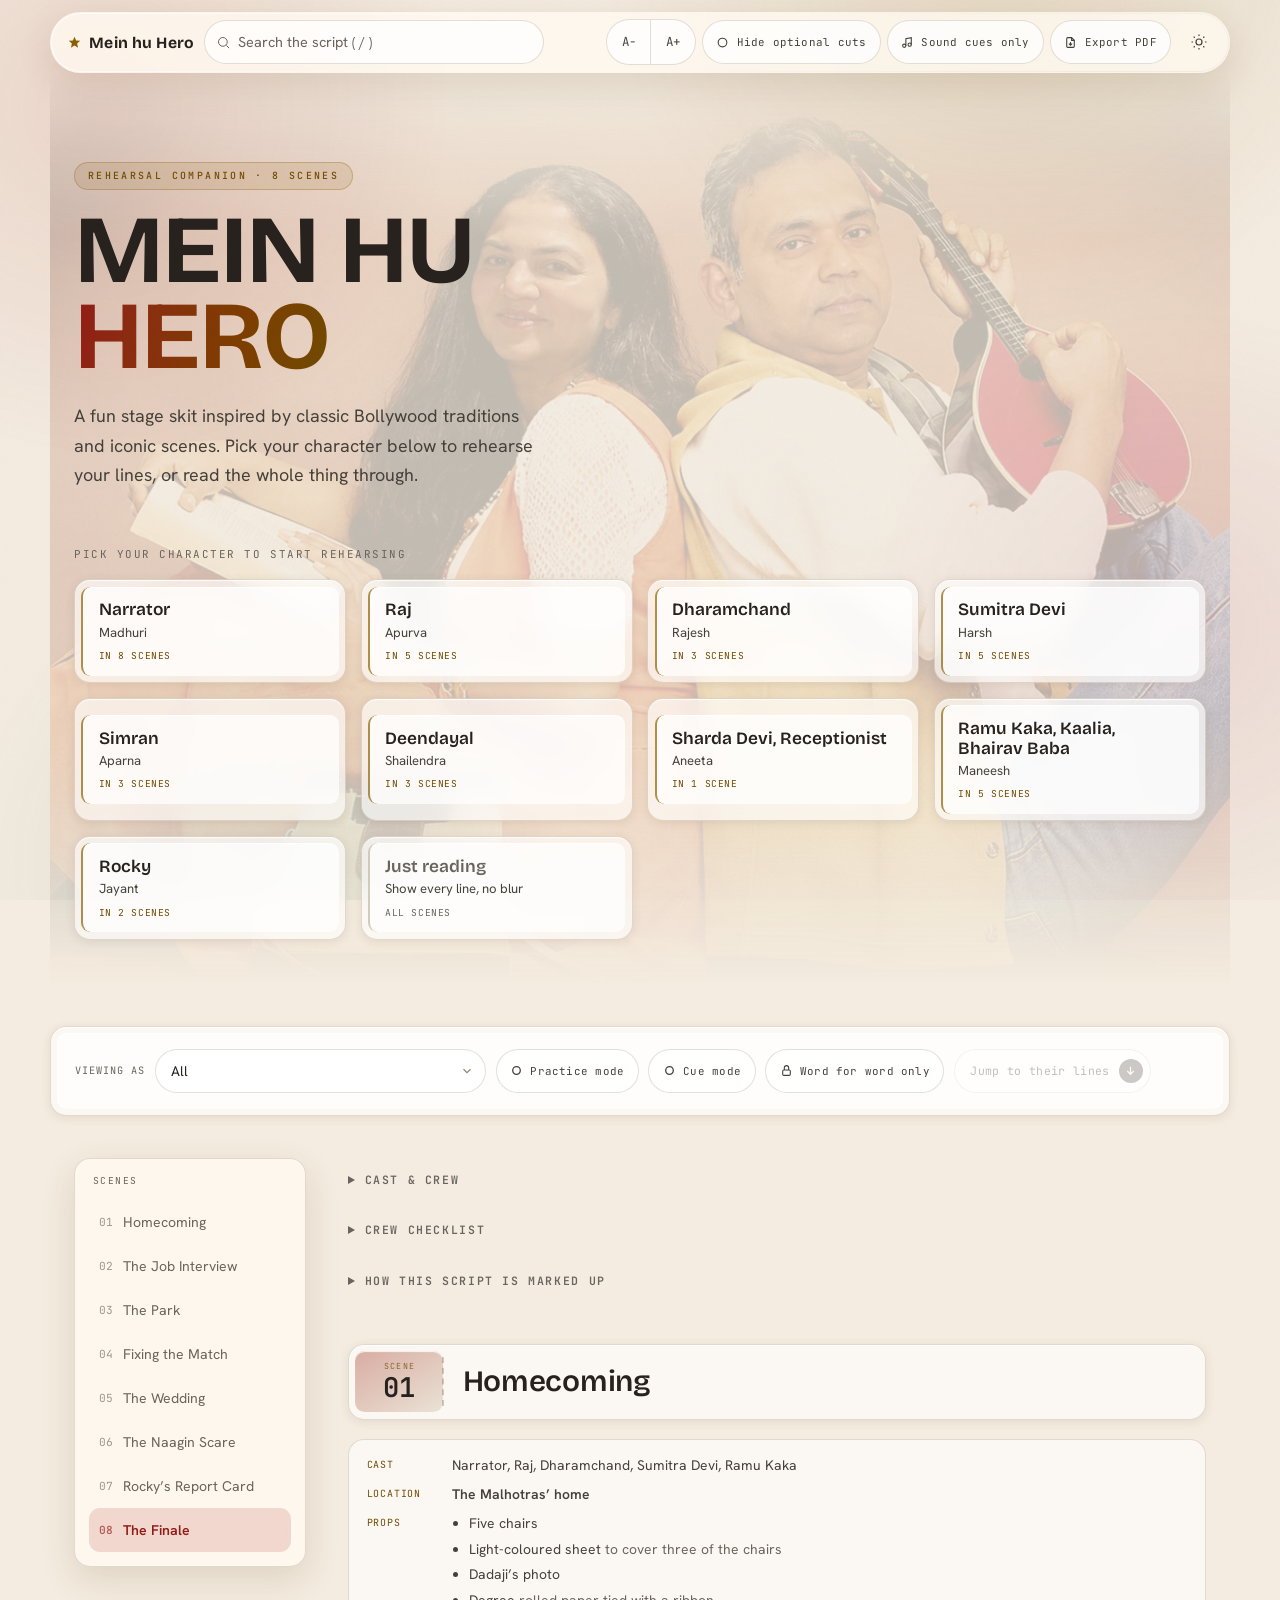
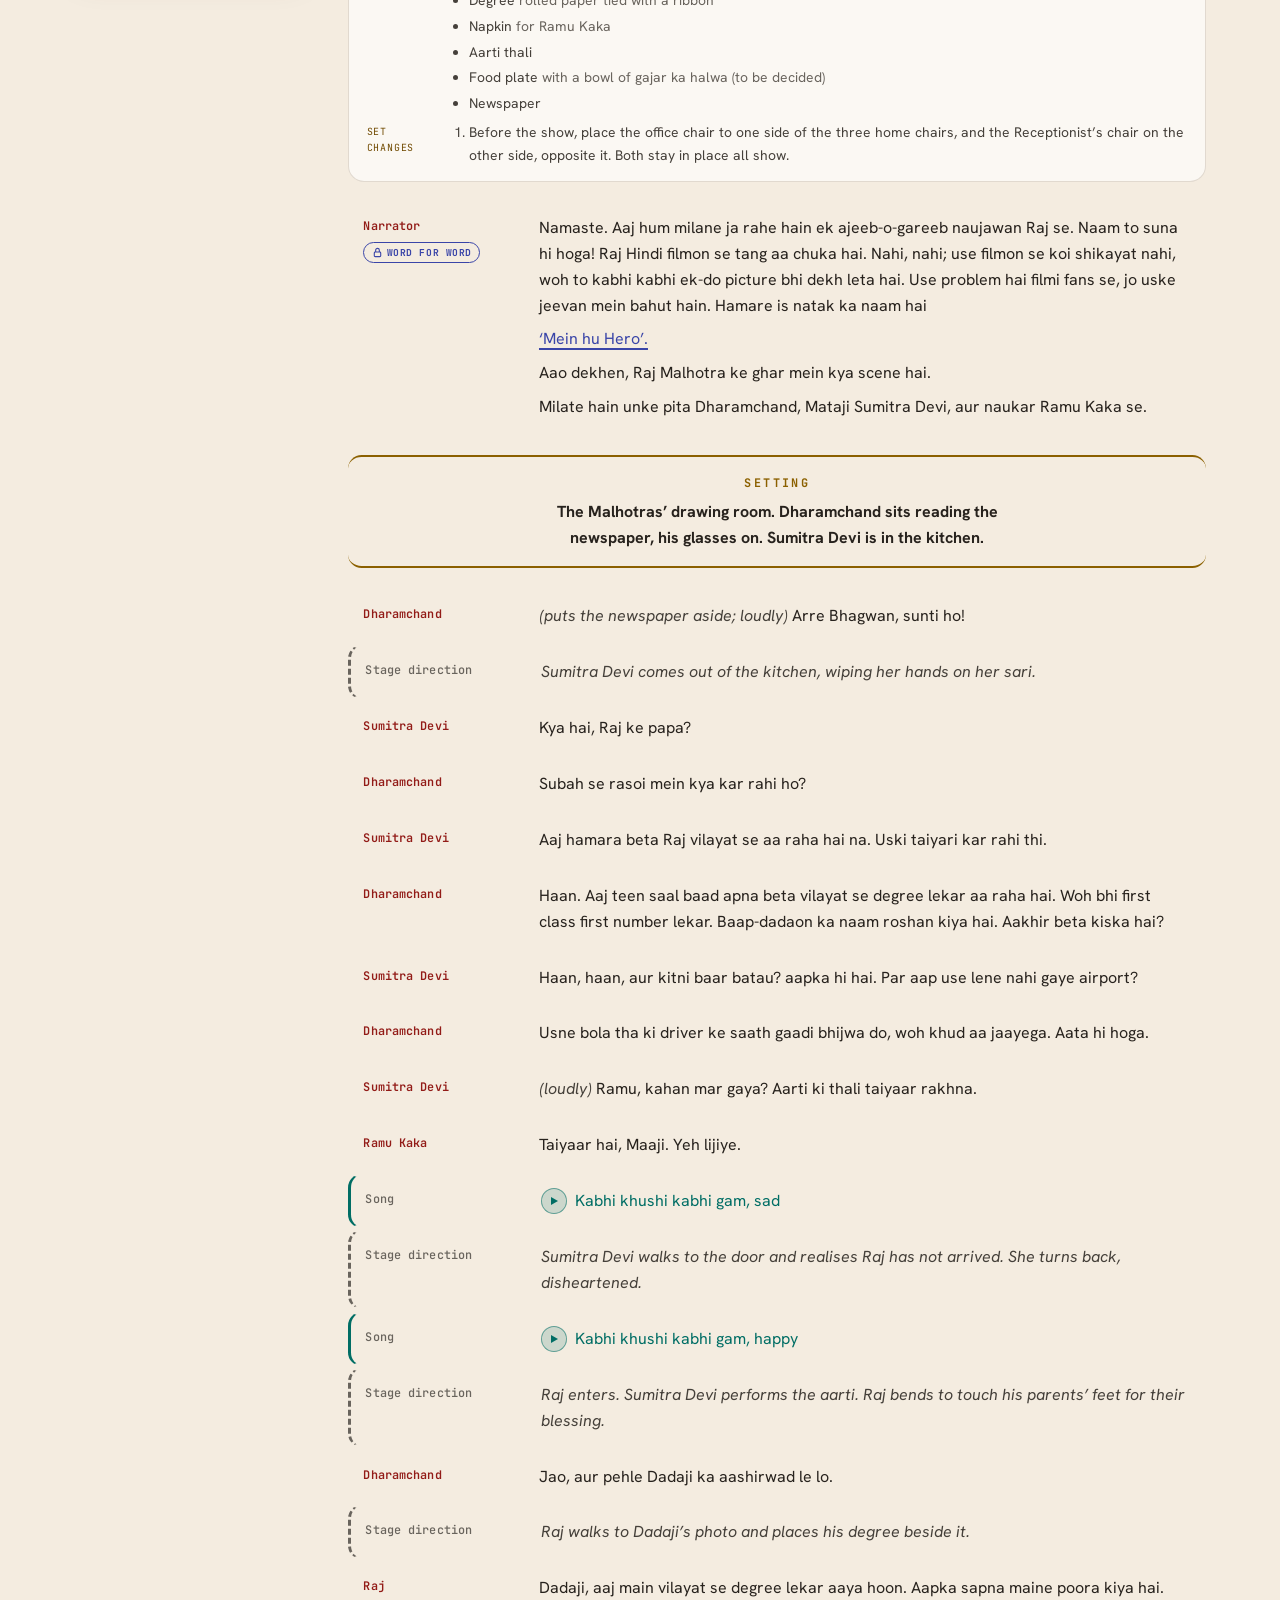
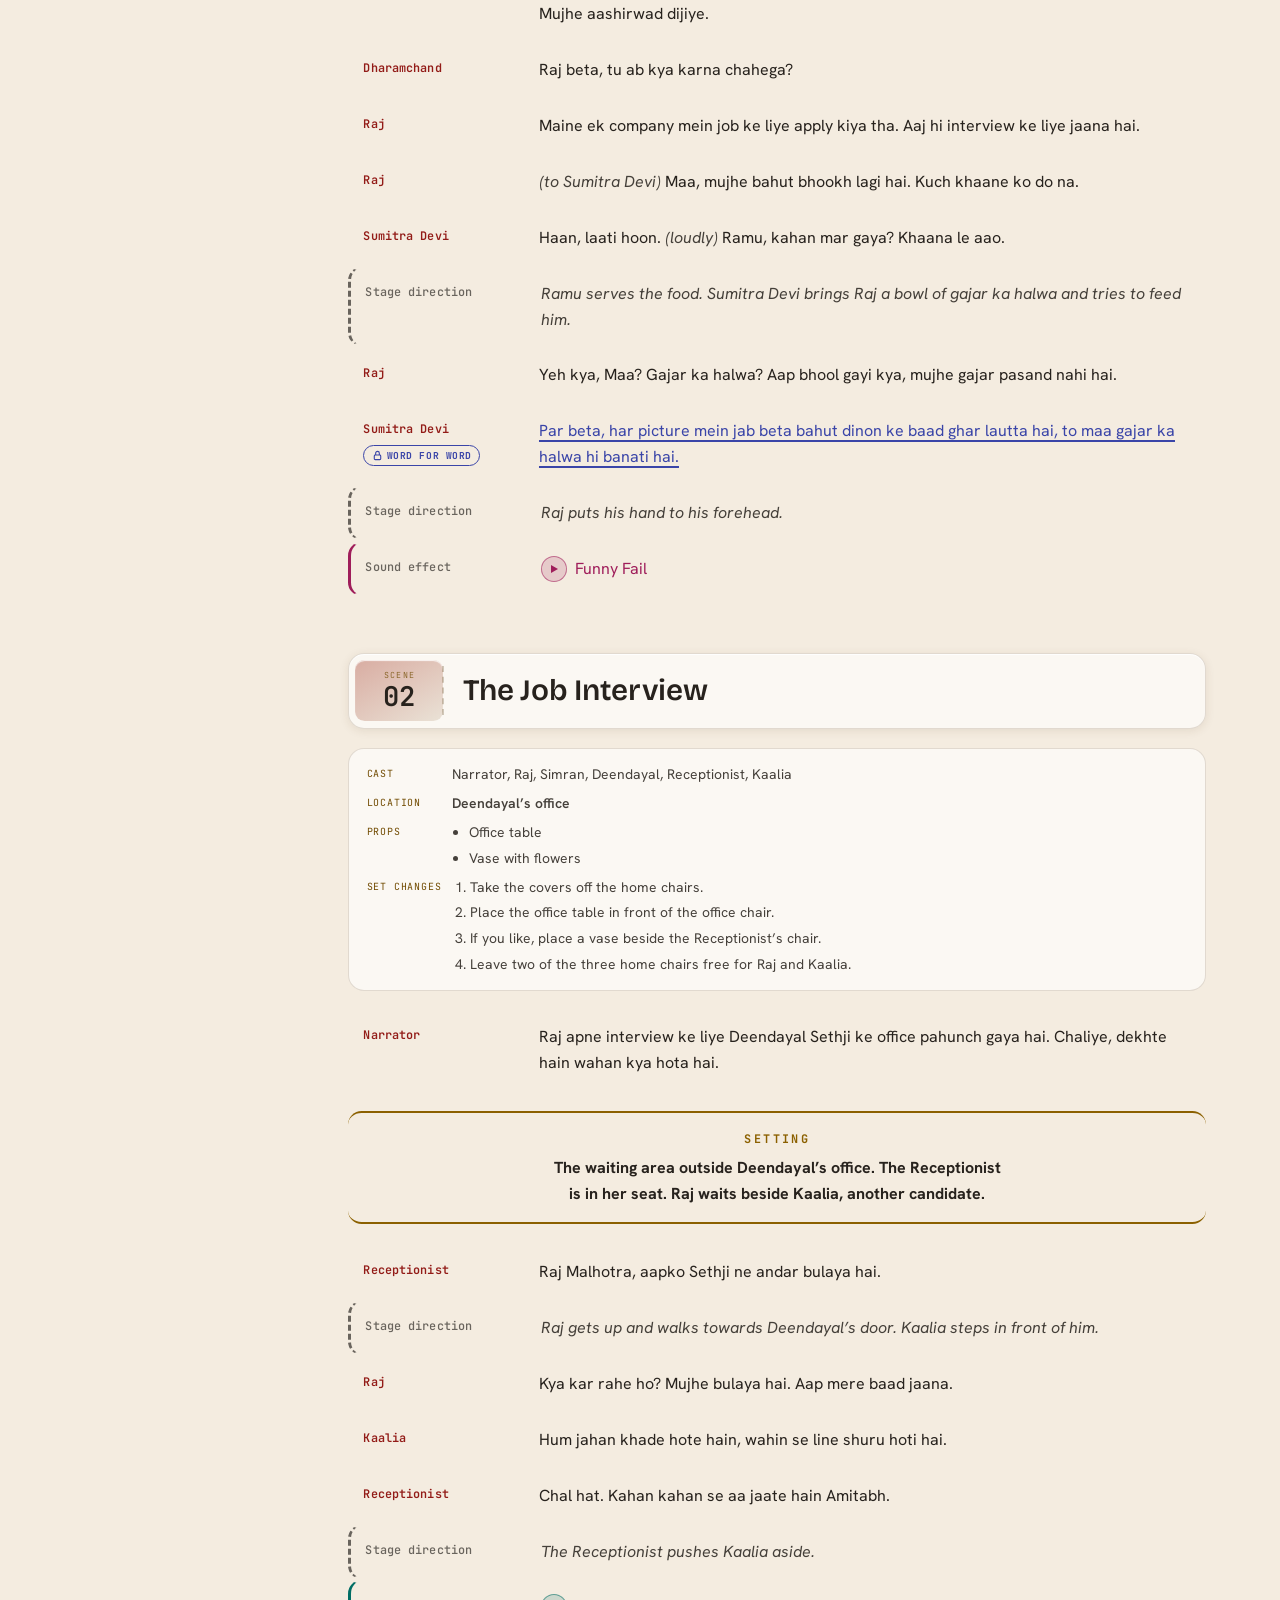
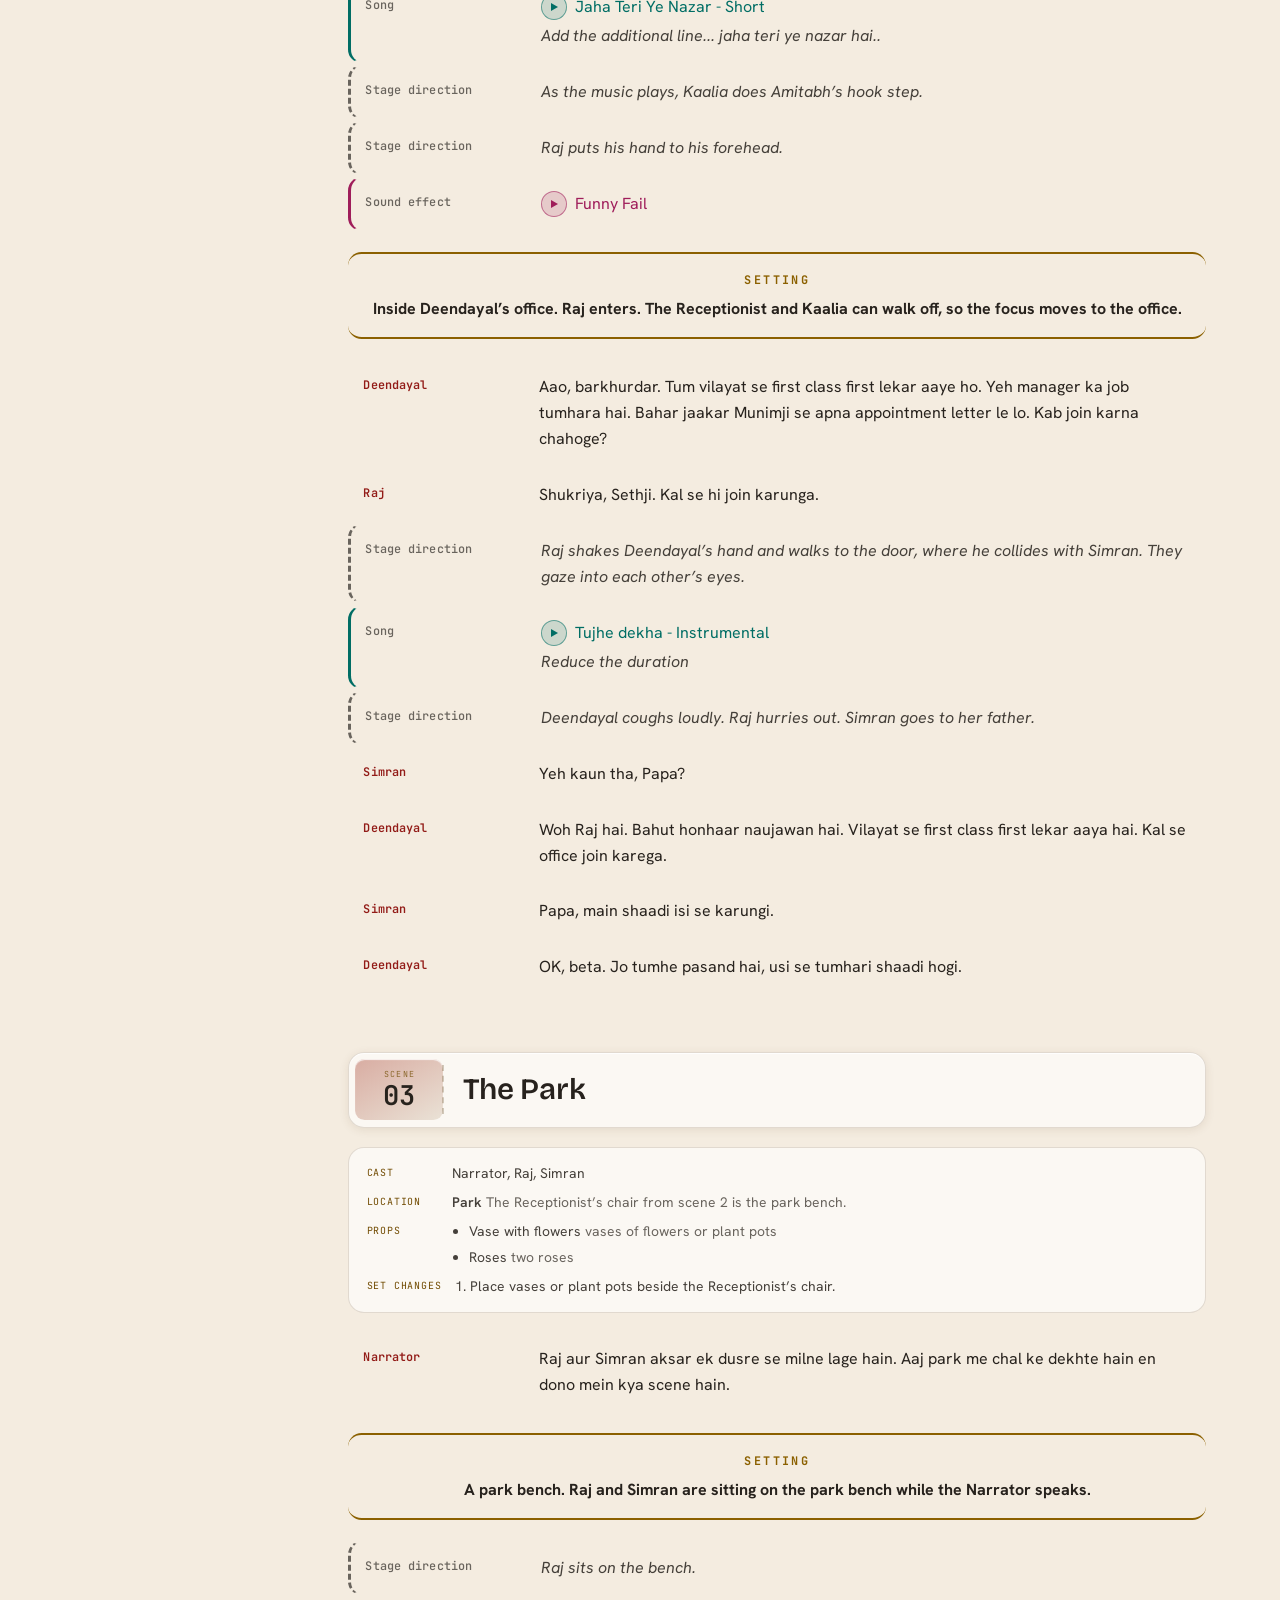
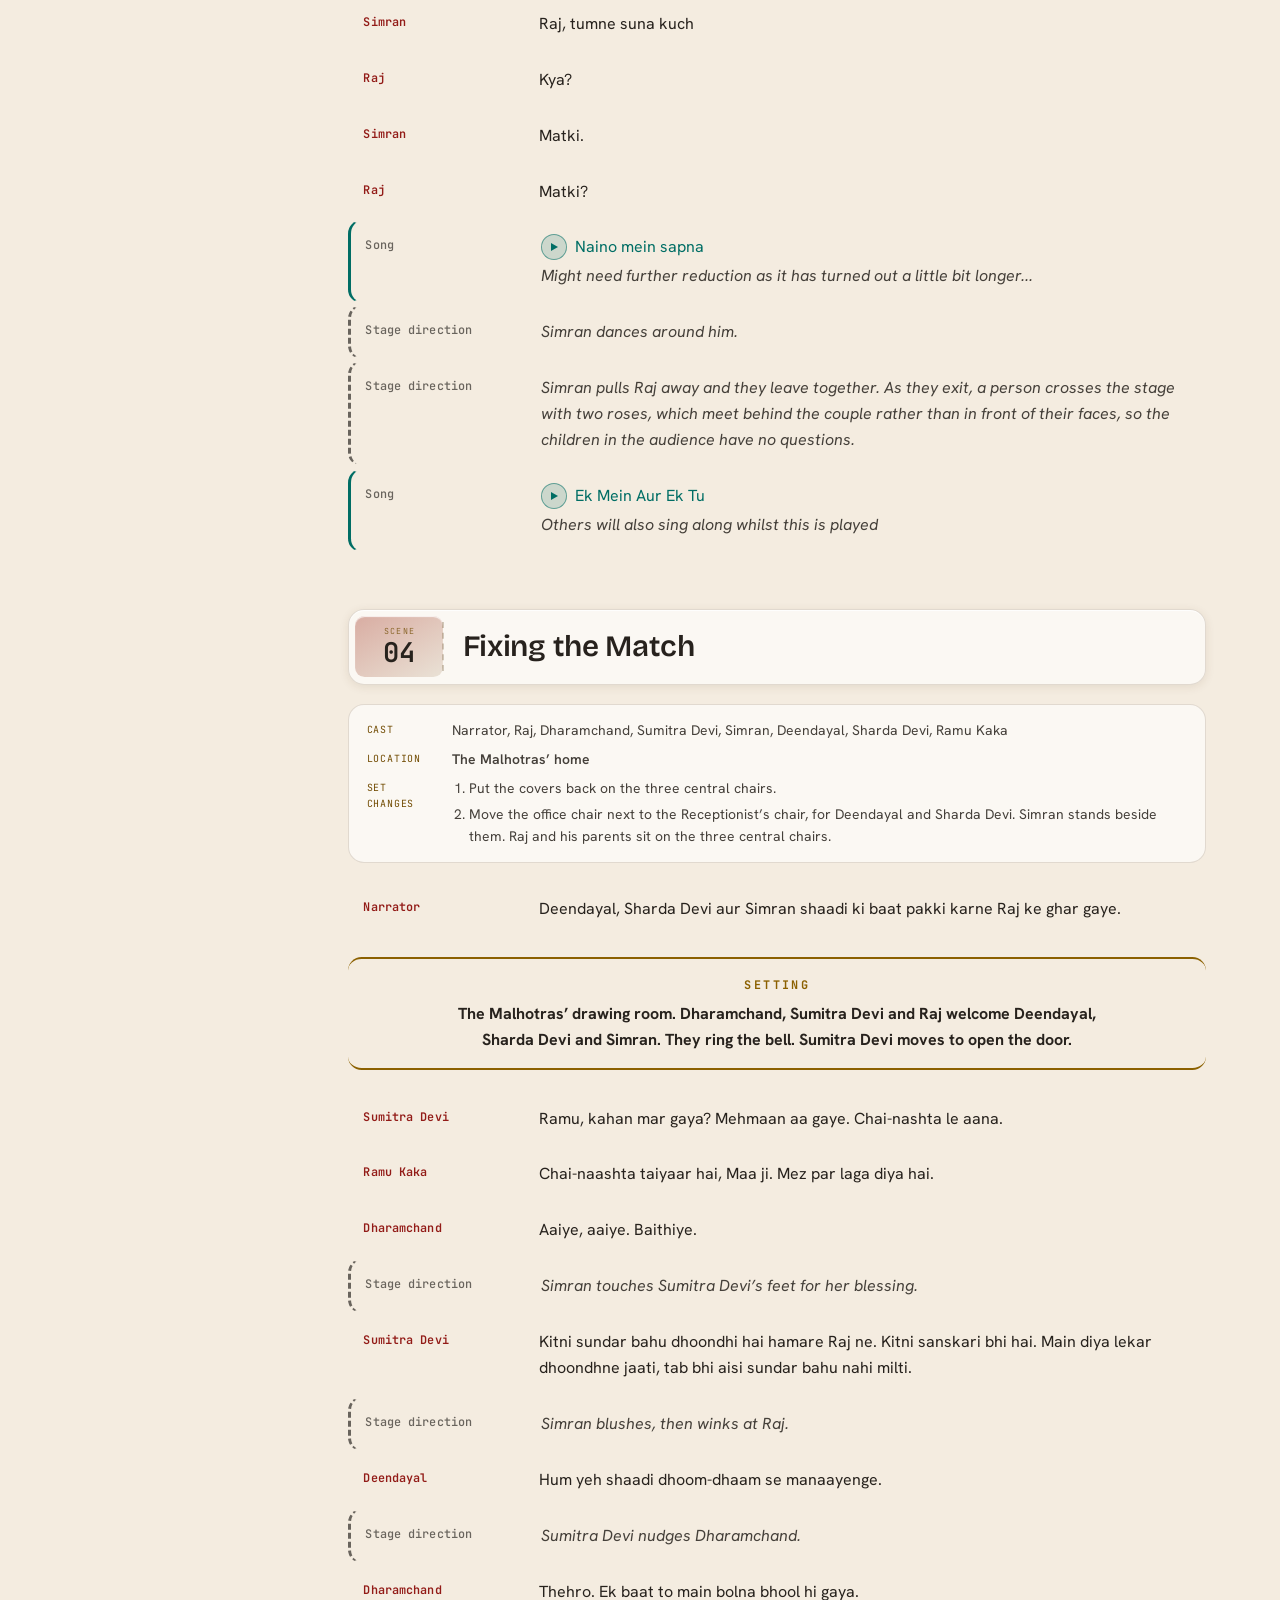
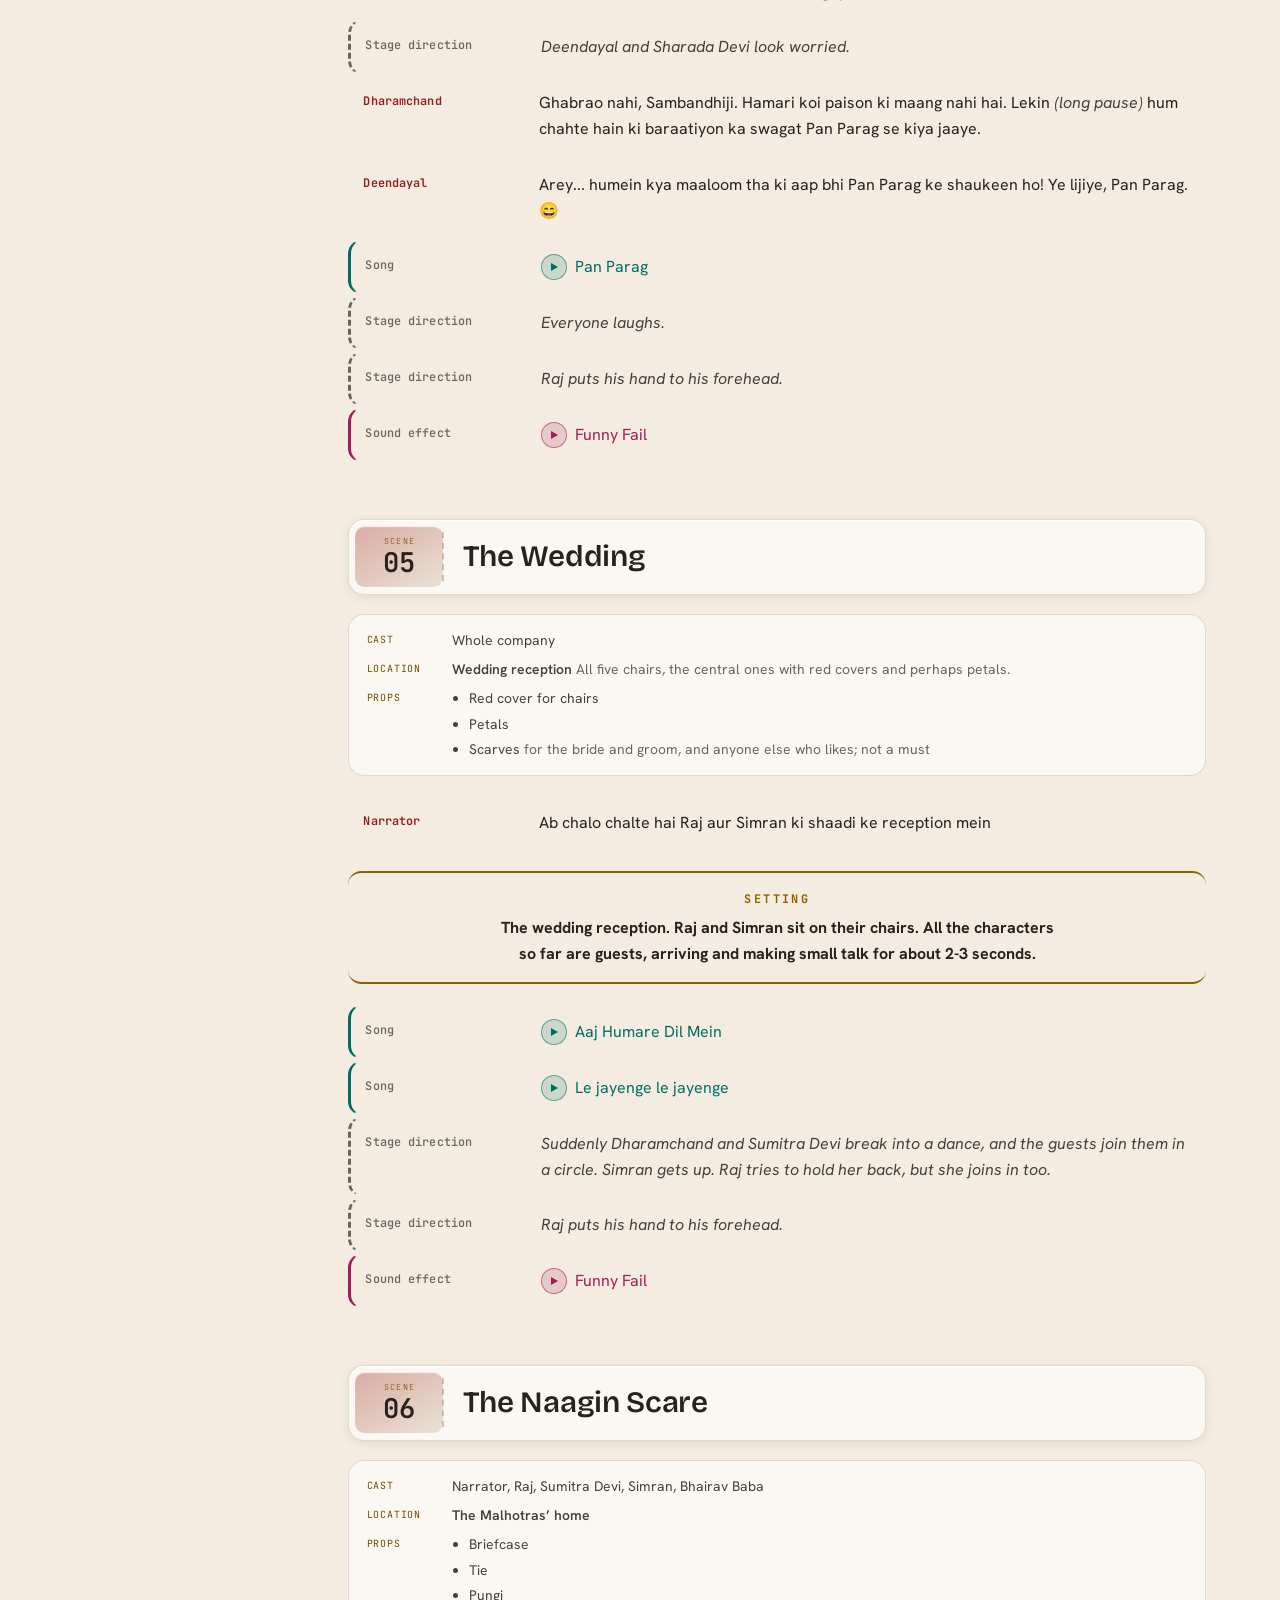
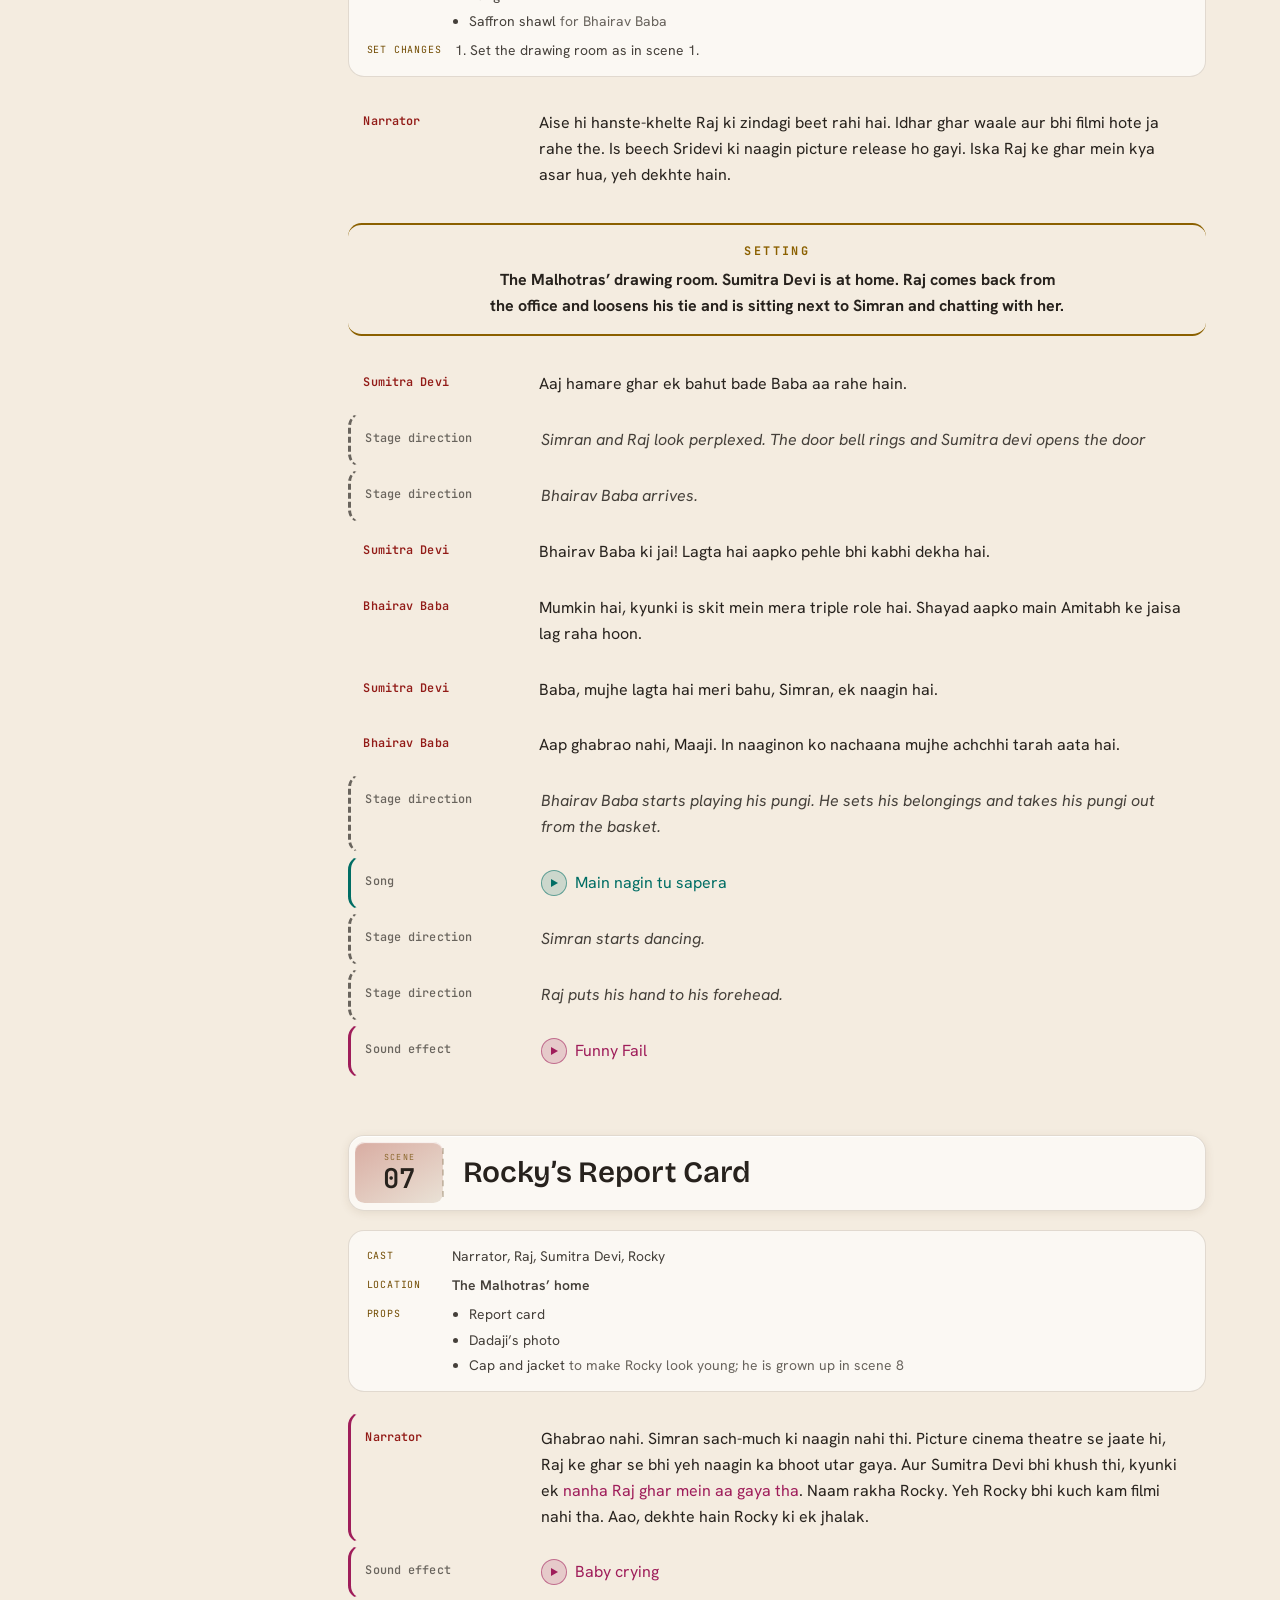
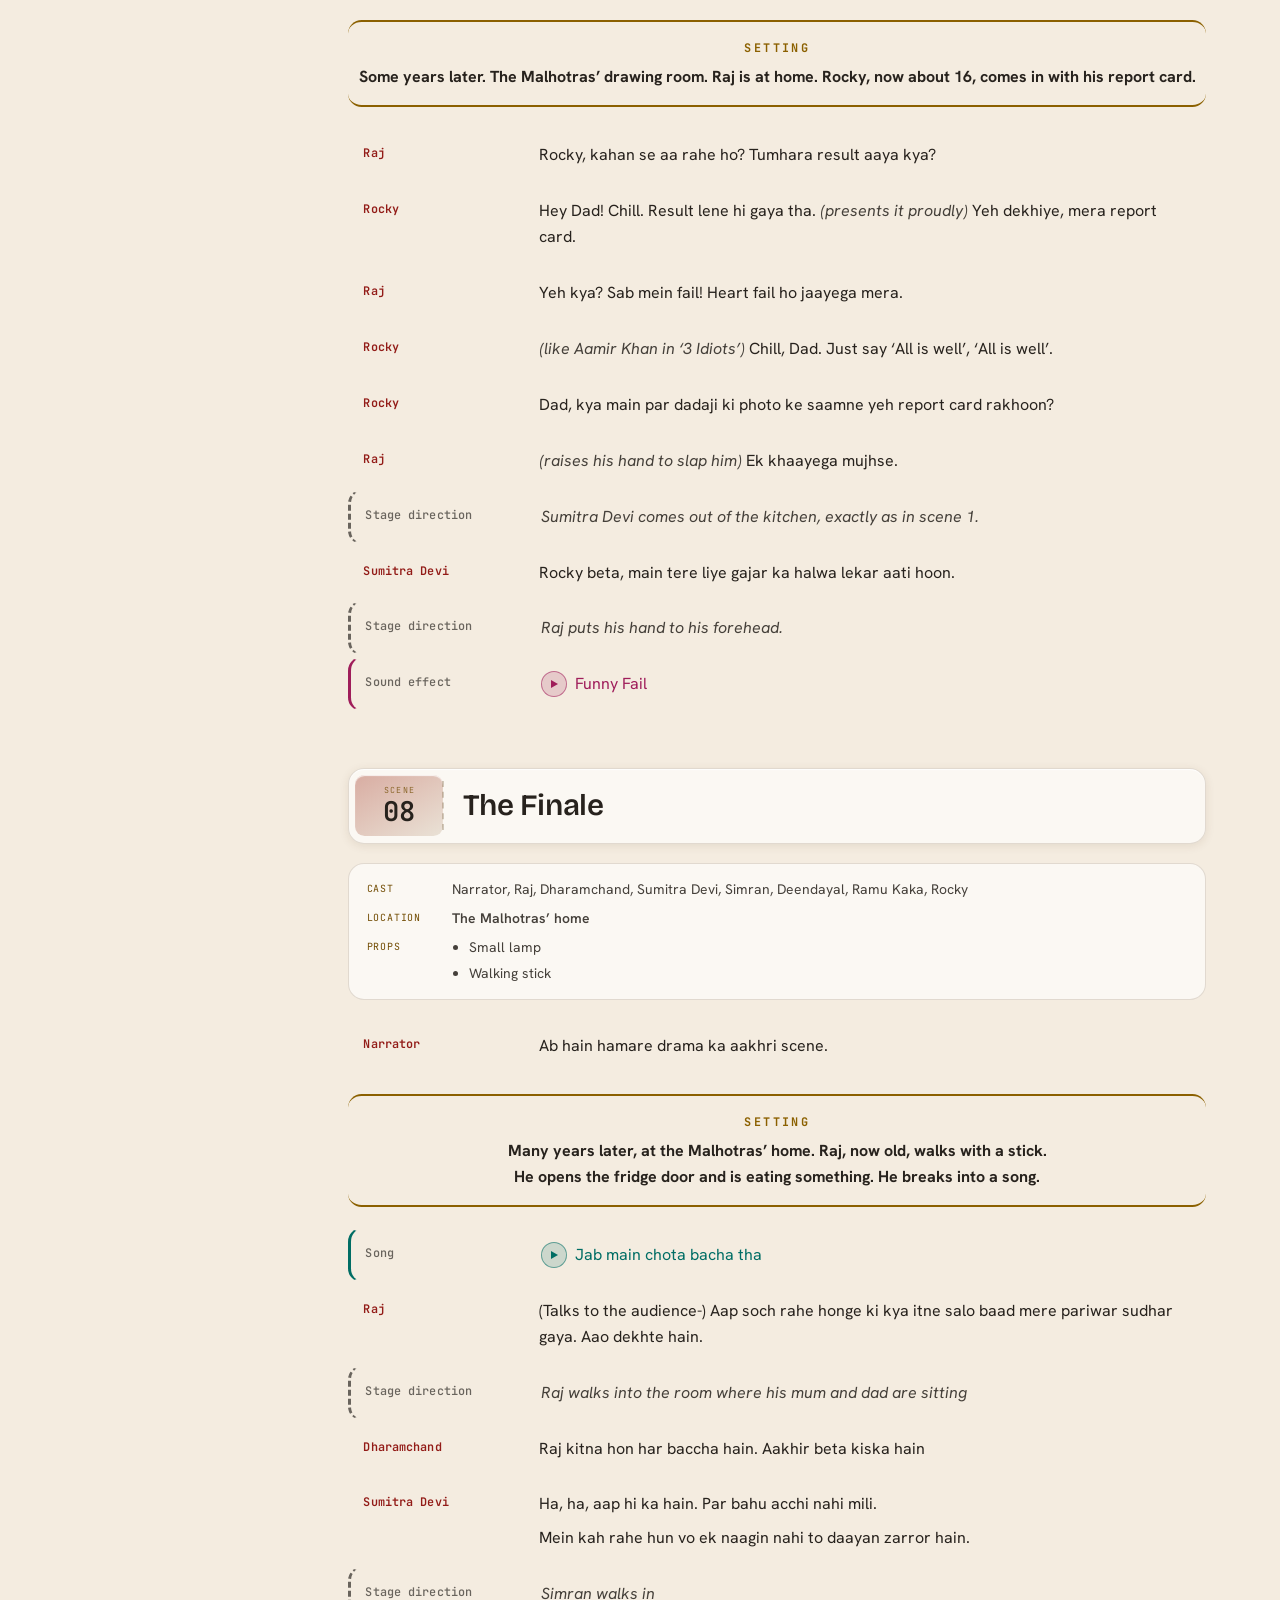
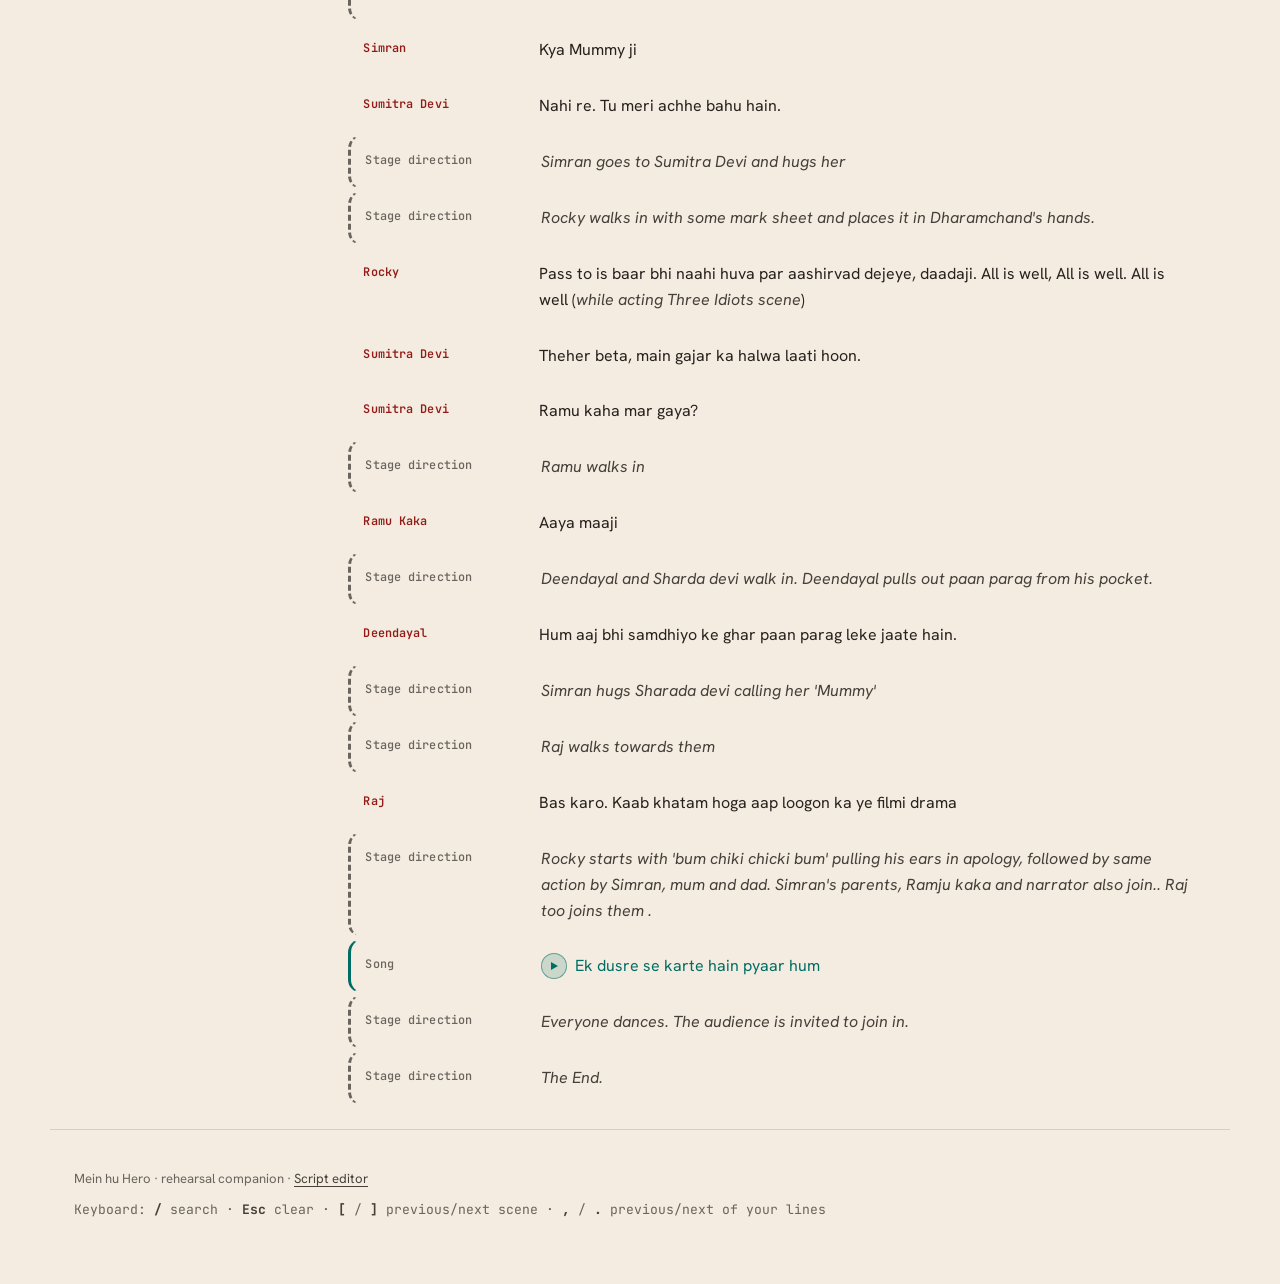
==== commit b65e6b0c: "Word for word: indigo instead of bold" ====
--- a/index.html
+++ b/index.html
@@ -139,6 +139,7 @@
         --magenta: #df6c98; /* 6.38:1 */
         --teal: #44d0c1; /* 10.41:1 */
         --terracotta: #f49665; /* 8.86:1 */
+        --neel: #a9b1ff; /* 9.3:1  word-for-word words */
 
         /* softer companions for large display type and fills */
         --marigold-soft: #ffd27a;
@@ -242,6 +243,7 @@
         --magenta: #9f1d5a; /* 6.39:1 */
         --teal: #006d64; /* 5.32:1 */
         --terracotta: #9f4500; /* 5.39:1 */
+        --neel: #3a45a8; /* 7.1:1  word-for-word words */
 
         --marigold-soft: #6f4d00;
         --sindoor-strong: #8f241e;
@@ -2502,14 +2504,14 @@
         color: var(--ink);
         text-wrap: balance;
       }
-      /* Words that must be said exactly as written: bold and underlined,
-         in the line's own colour, so the mark survives a black-and-white
-         printout. Nothing else in the script is underlined. Everything not
-         marked may be said in the actor's own words. */
+      /* Words that must be said exactly as written. Everything not marked
+         may be said in the actor's own words. */
+      /* Neel (indigo), a hue nothing else in the script uses, with a thin
+         underline so the mark still reads on a black-and-white printout. */
       .exact {
-        font-weight: 750;
+        color: var(--neel);
         text-decoration: underline;
-        text-decoration-thickness: 2px;
+        text-decoration-thickness: 1.5px;
         text-underline-offset: 0.22em;
         text-decoration-skip-ink: auto;
       }
@@ -2528,7 +2530,7 @@
         font-weight: 700;
         letter-spacing: 0.06em;
         text-transform: uppercase;
-        color: var(--ink);
+        color: var(--neel);
         white-space: nowrap;
       }
       .exact-tag svg {
@@ -3394,6 +3396,7 @@
           --magenta: #9f1d5a;
           --teal: #006d64;
           --terracotta: #9f4500;
+          --neel: #3a45a8;
           --accent-contrast: #fff;
           --gold-bg: #fff;
           --gold-border: #999;
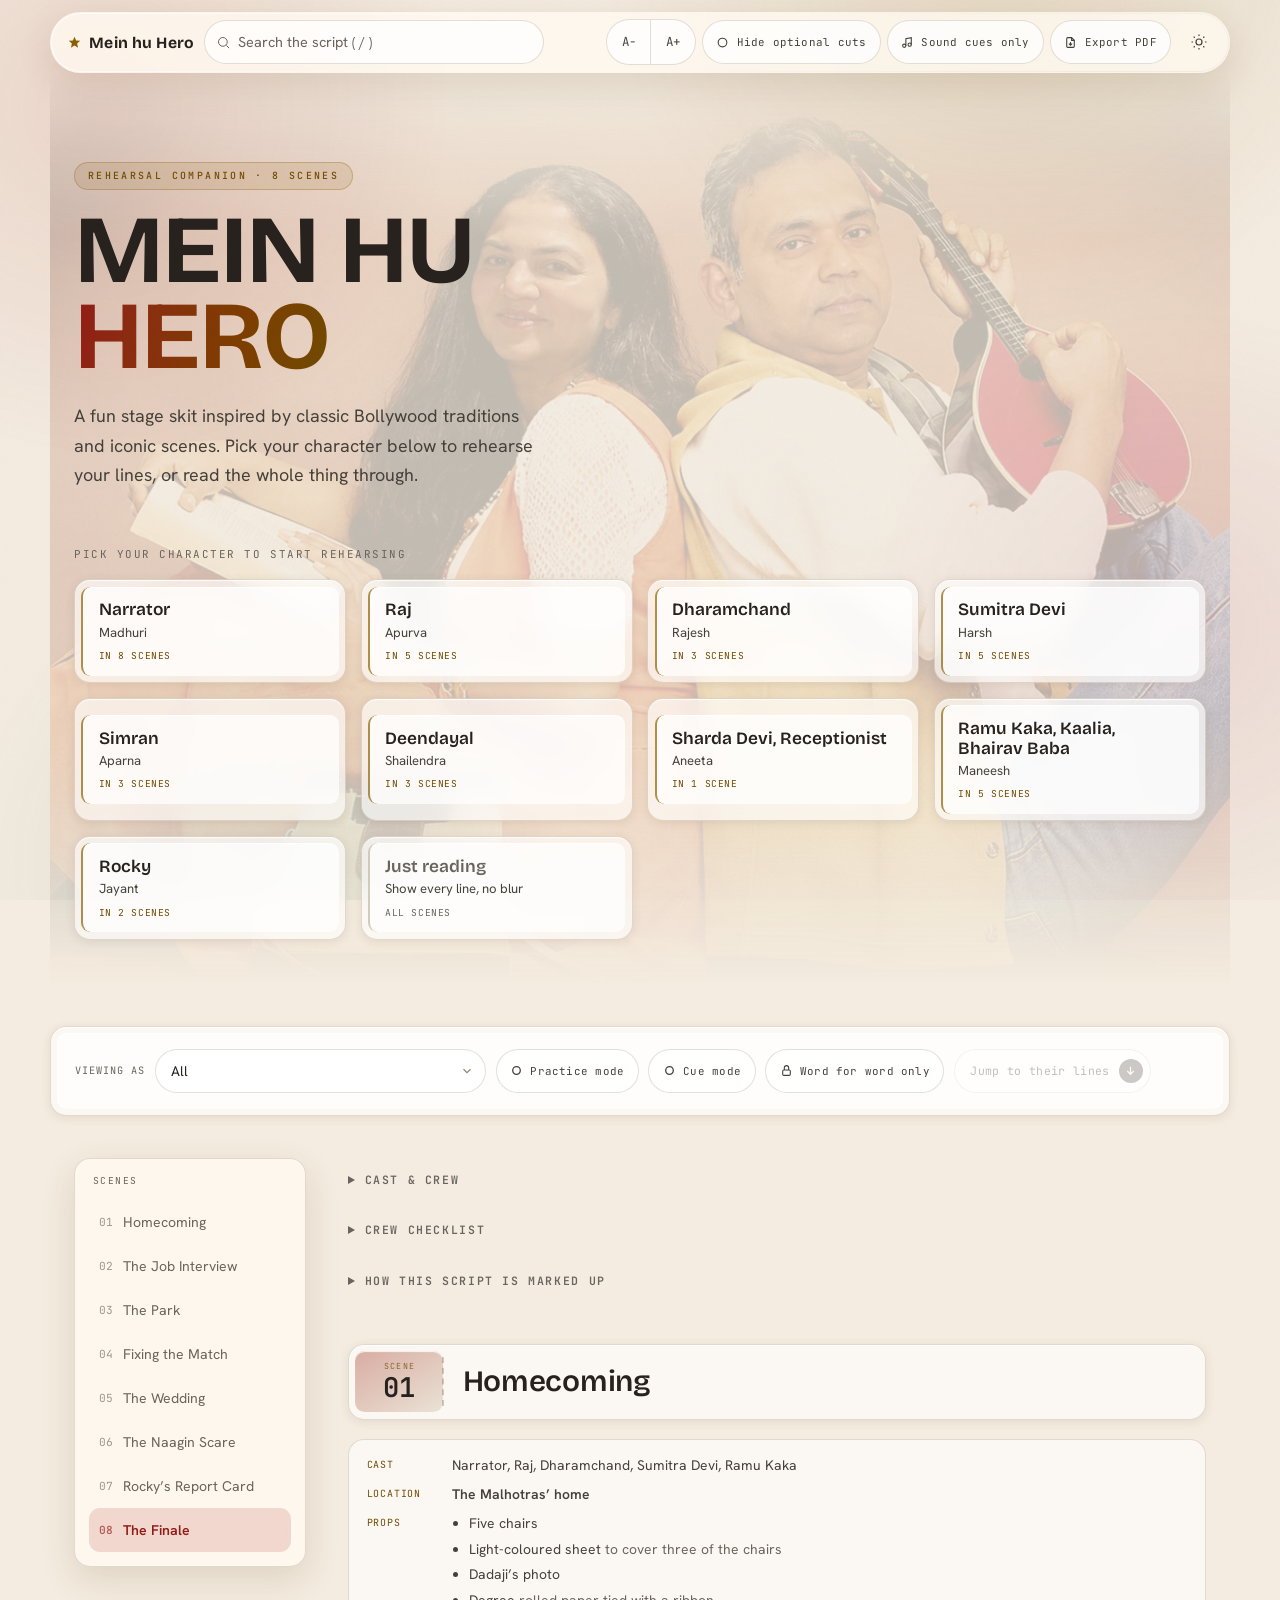
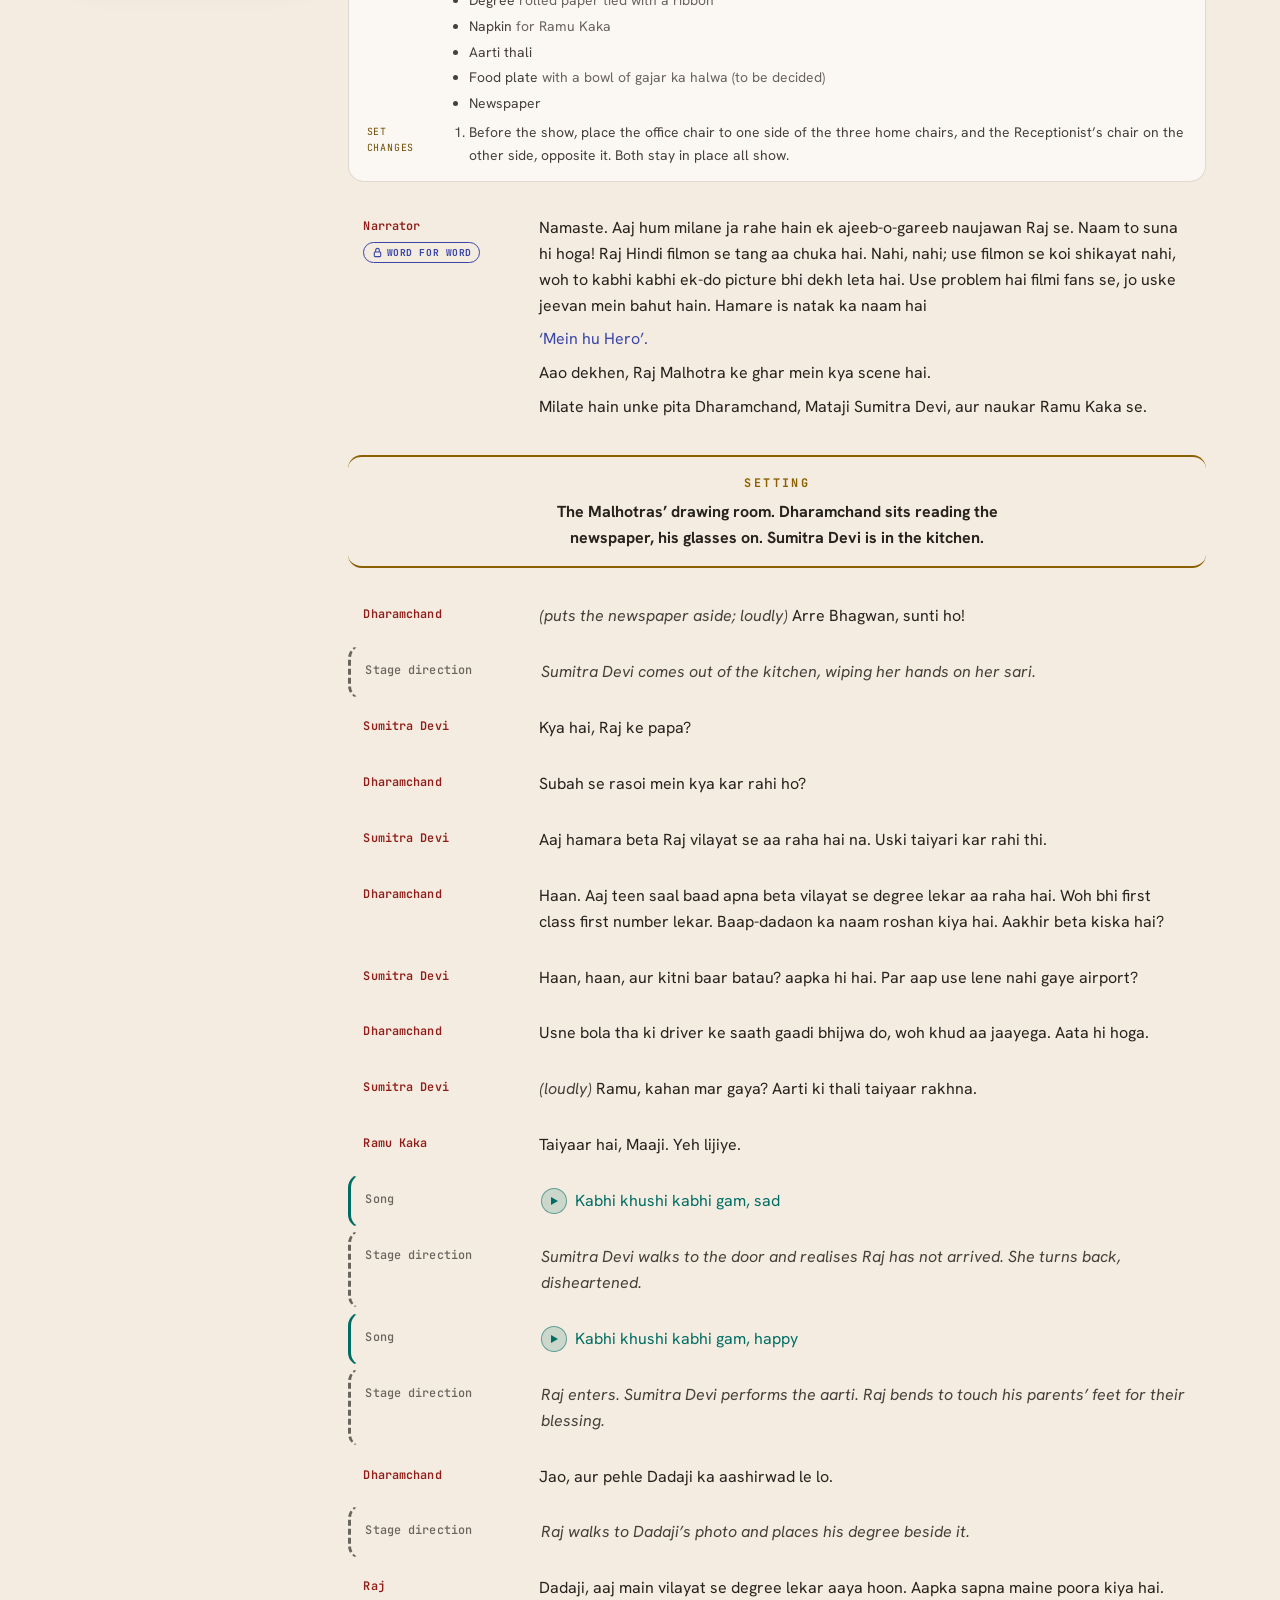
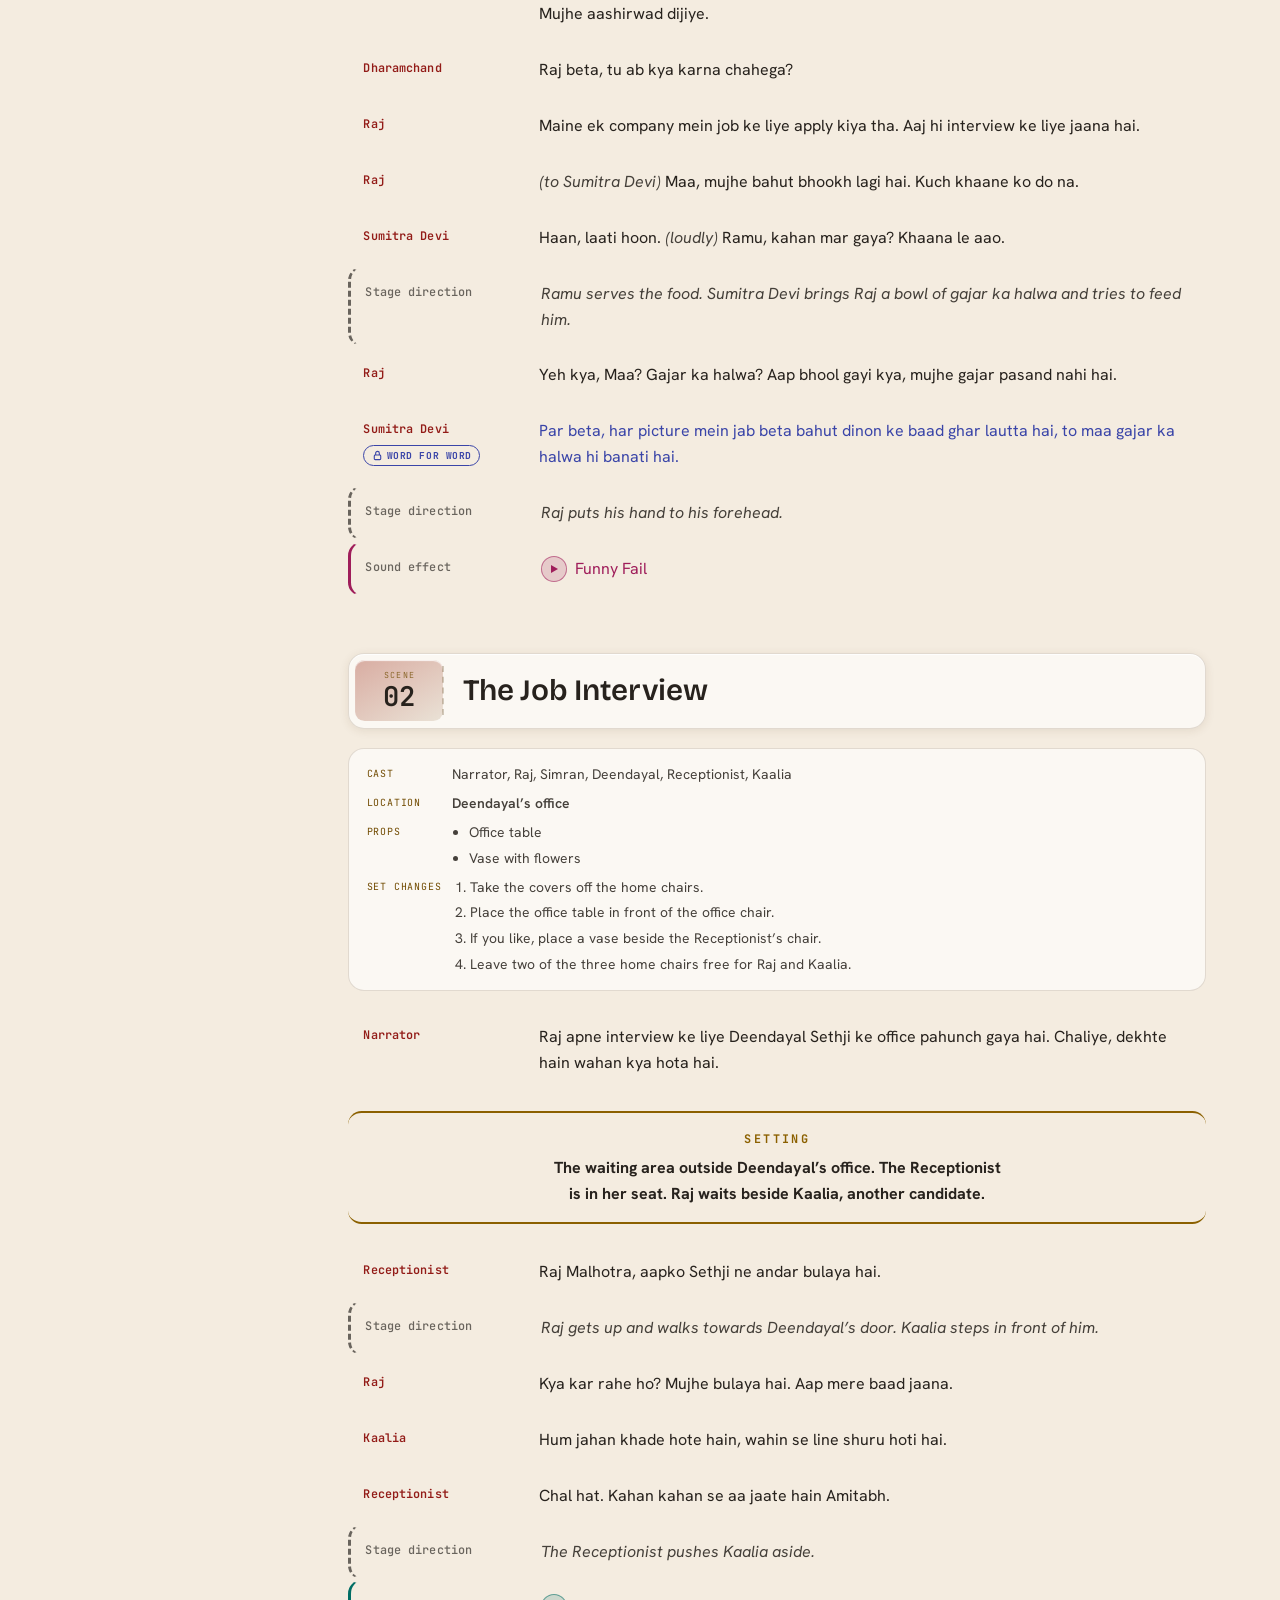
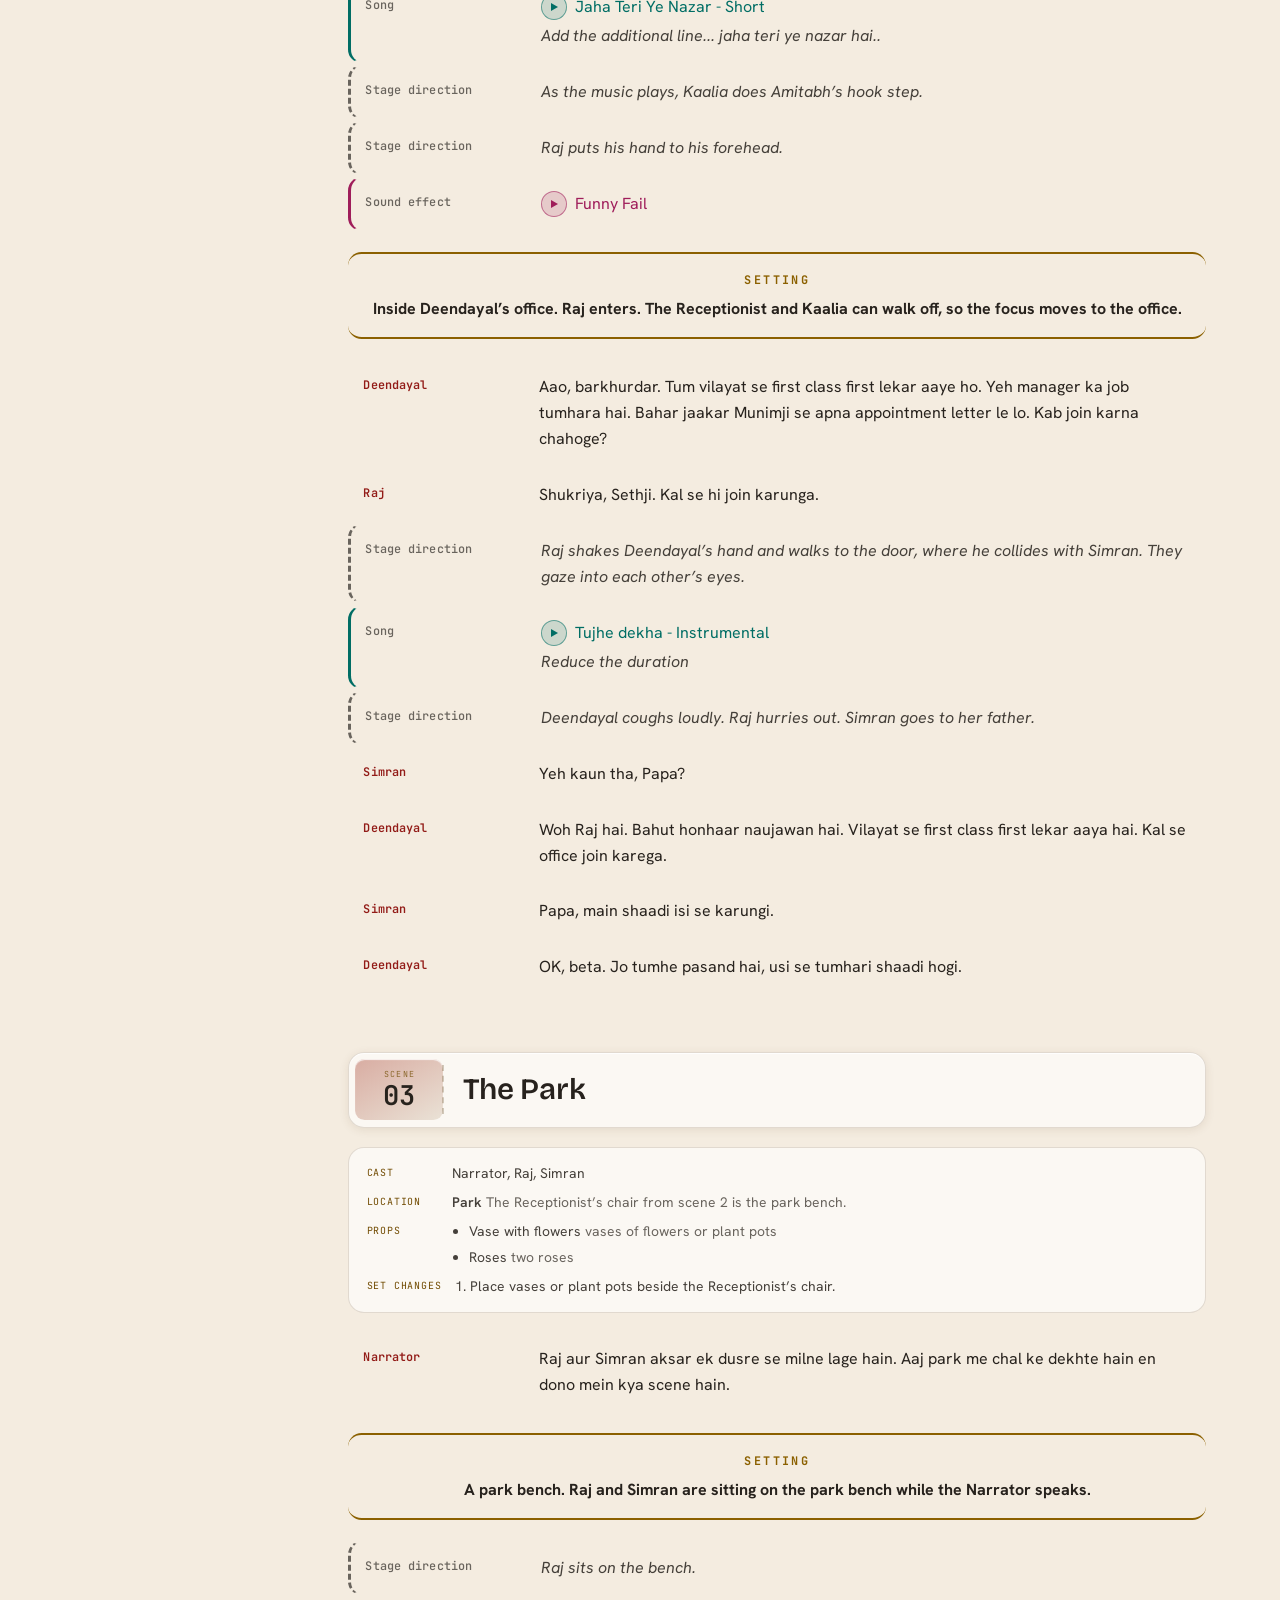
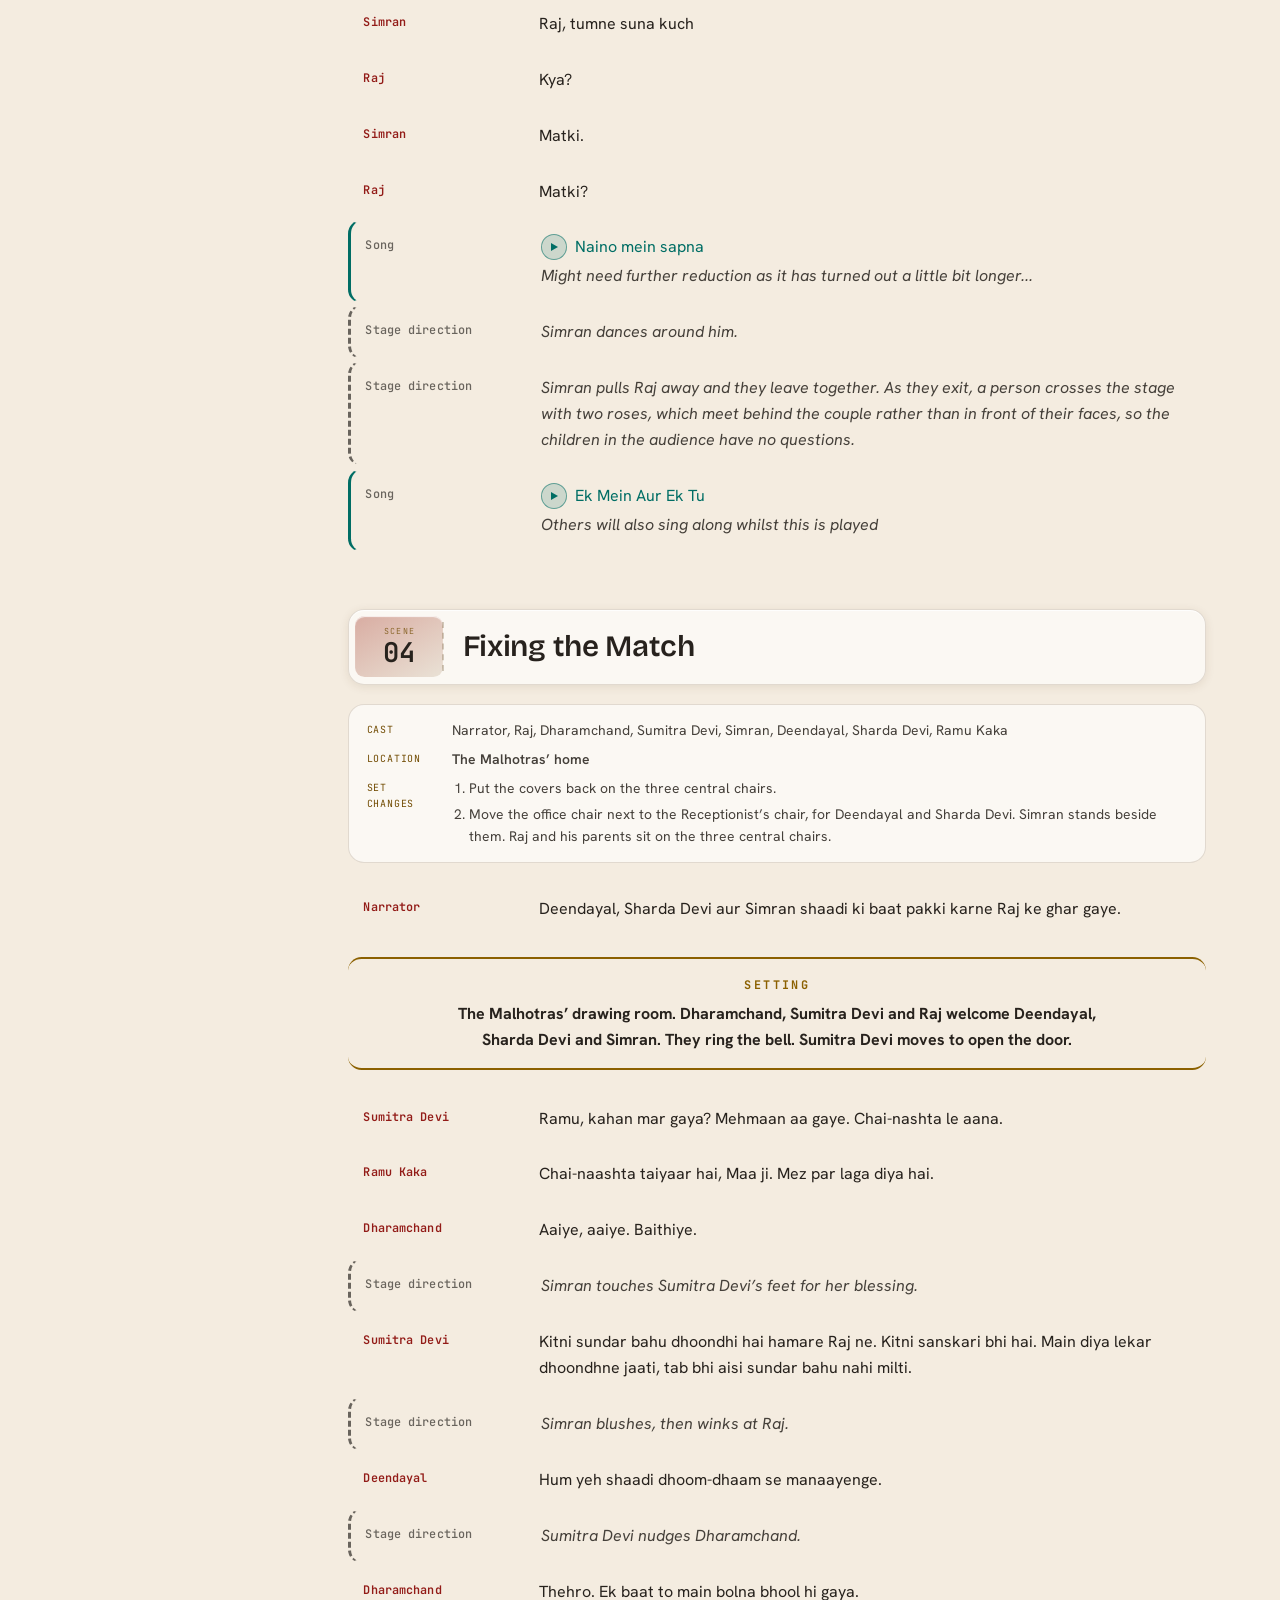
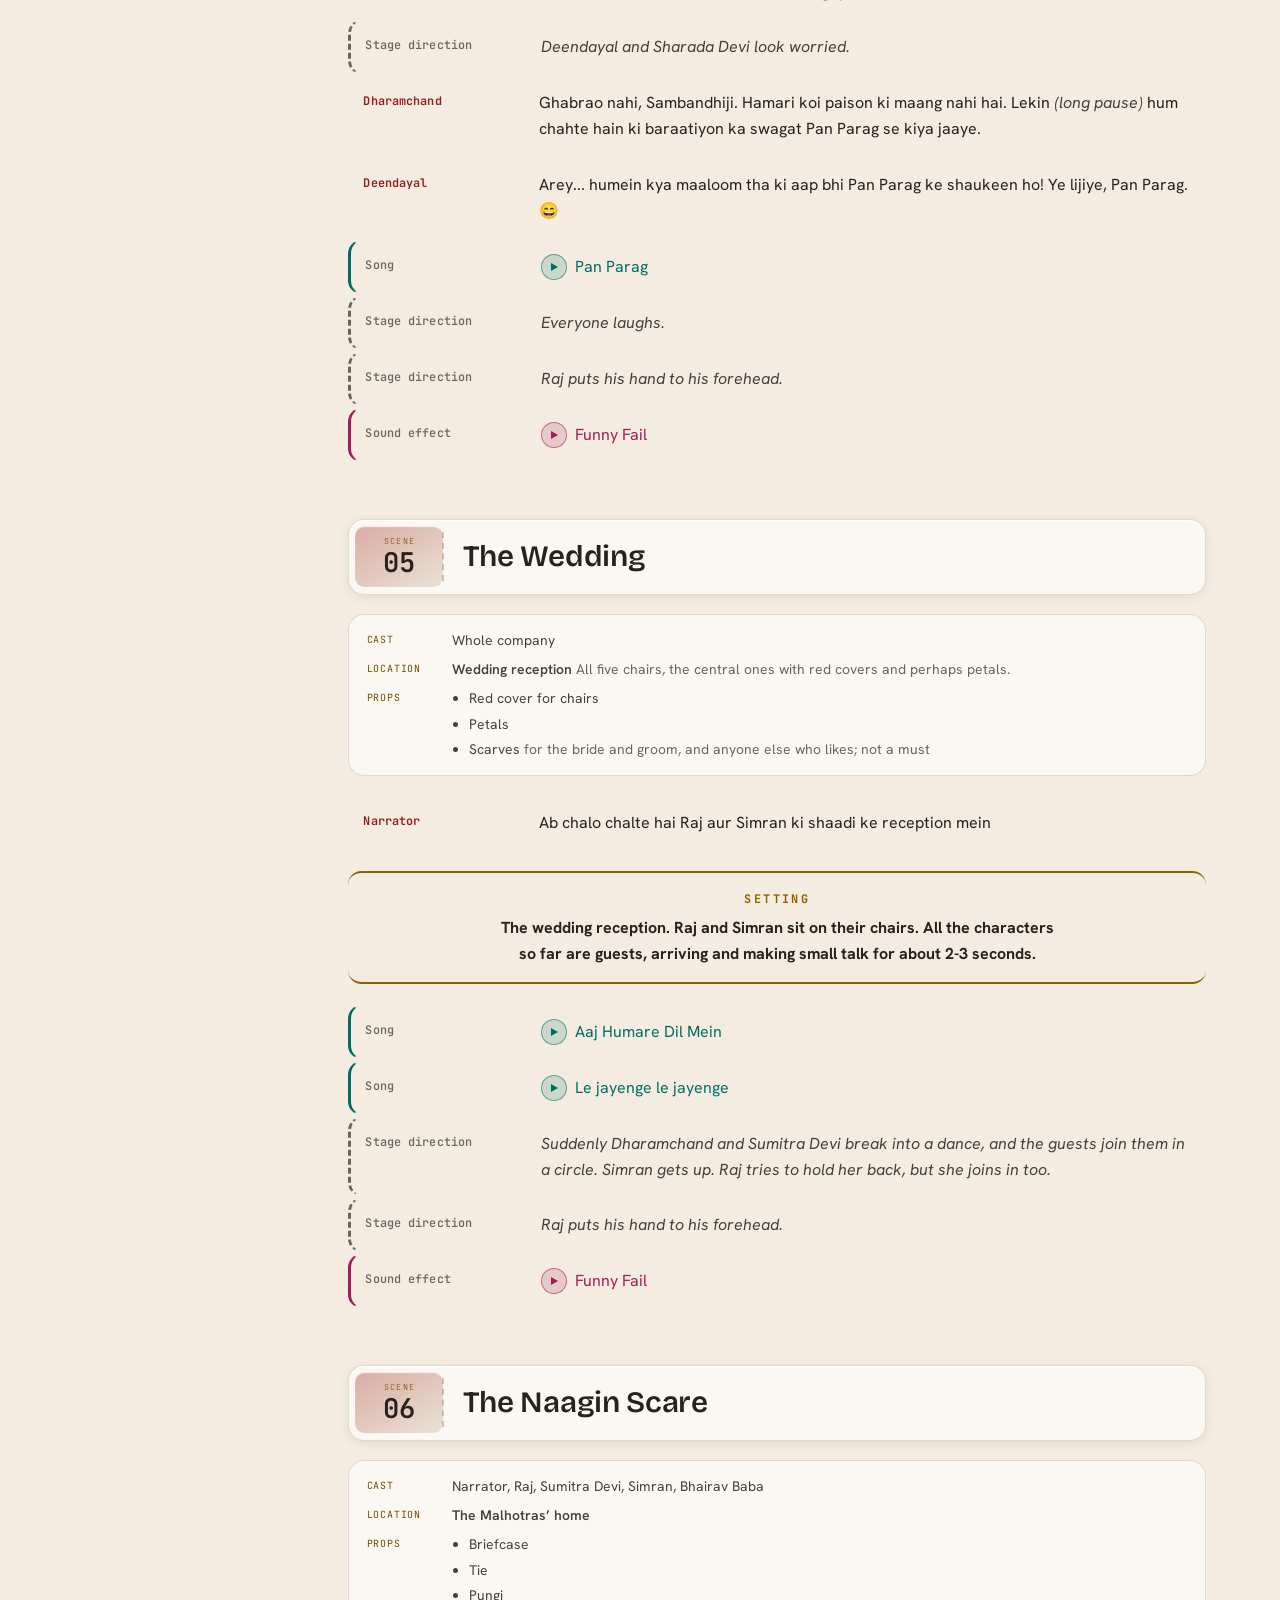
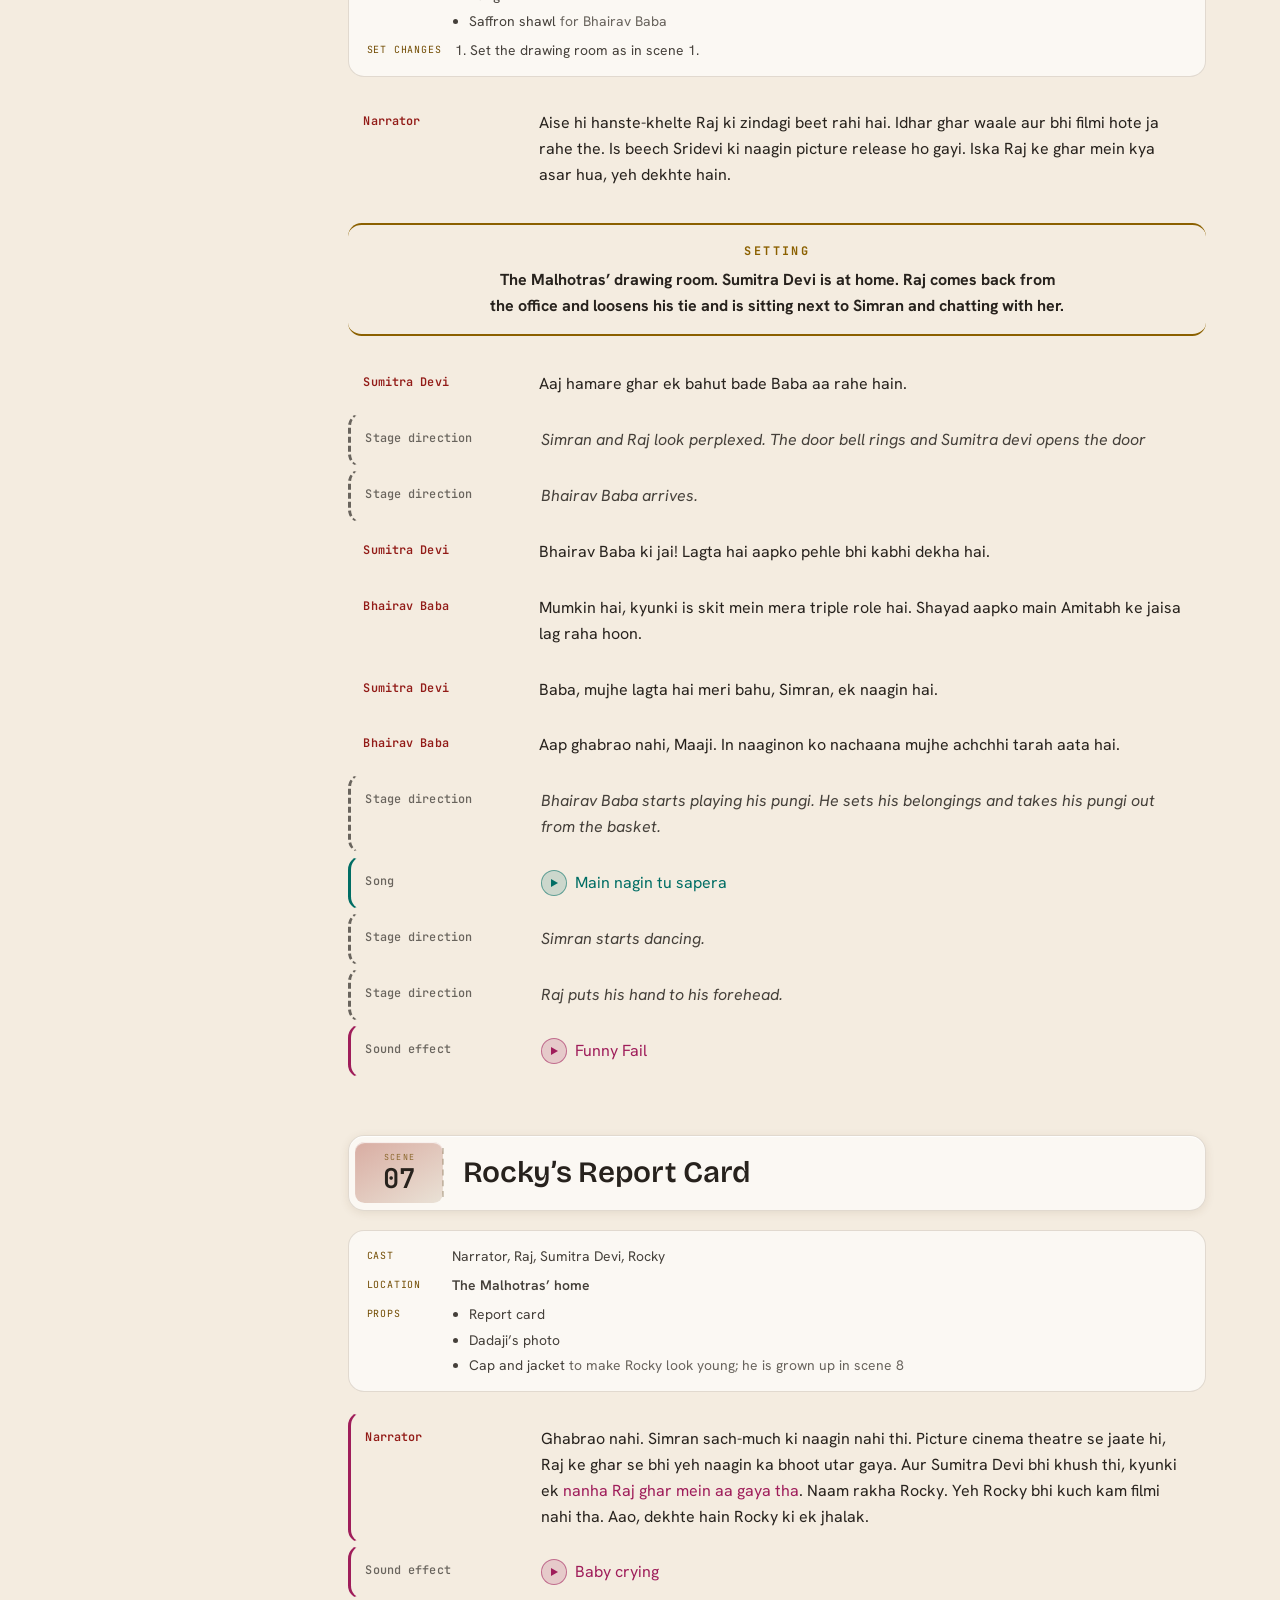
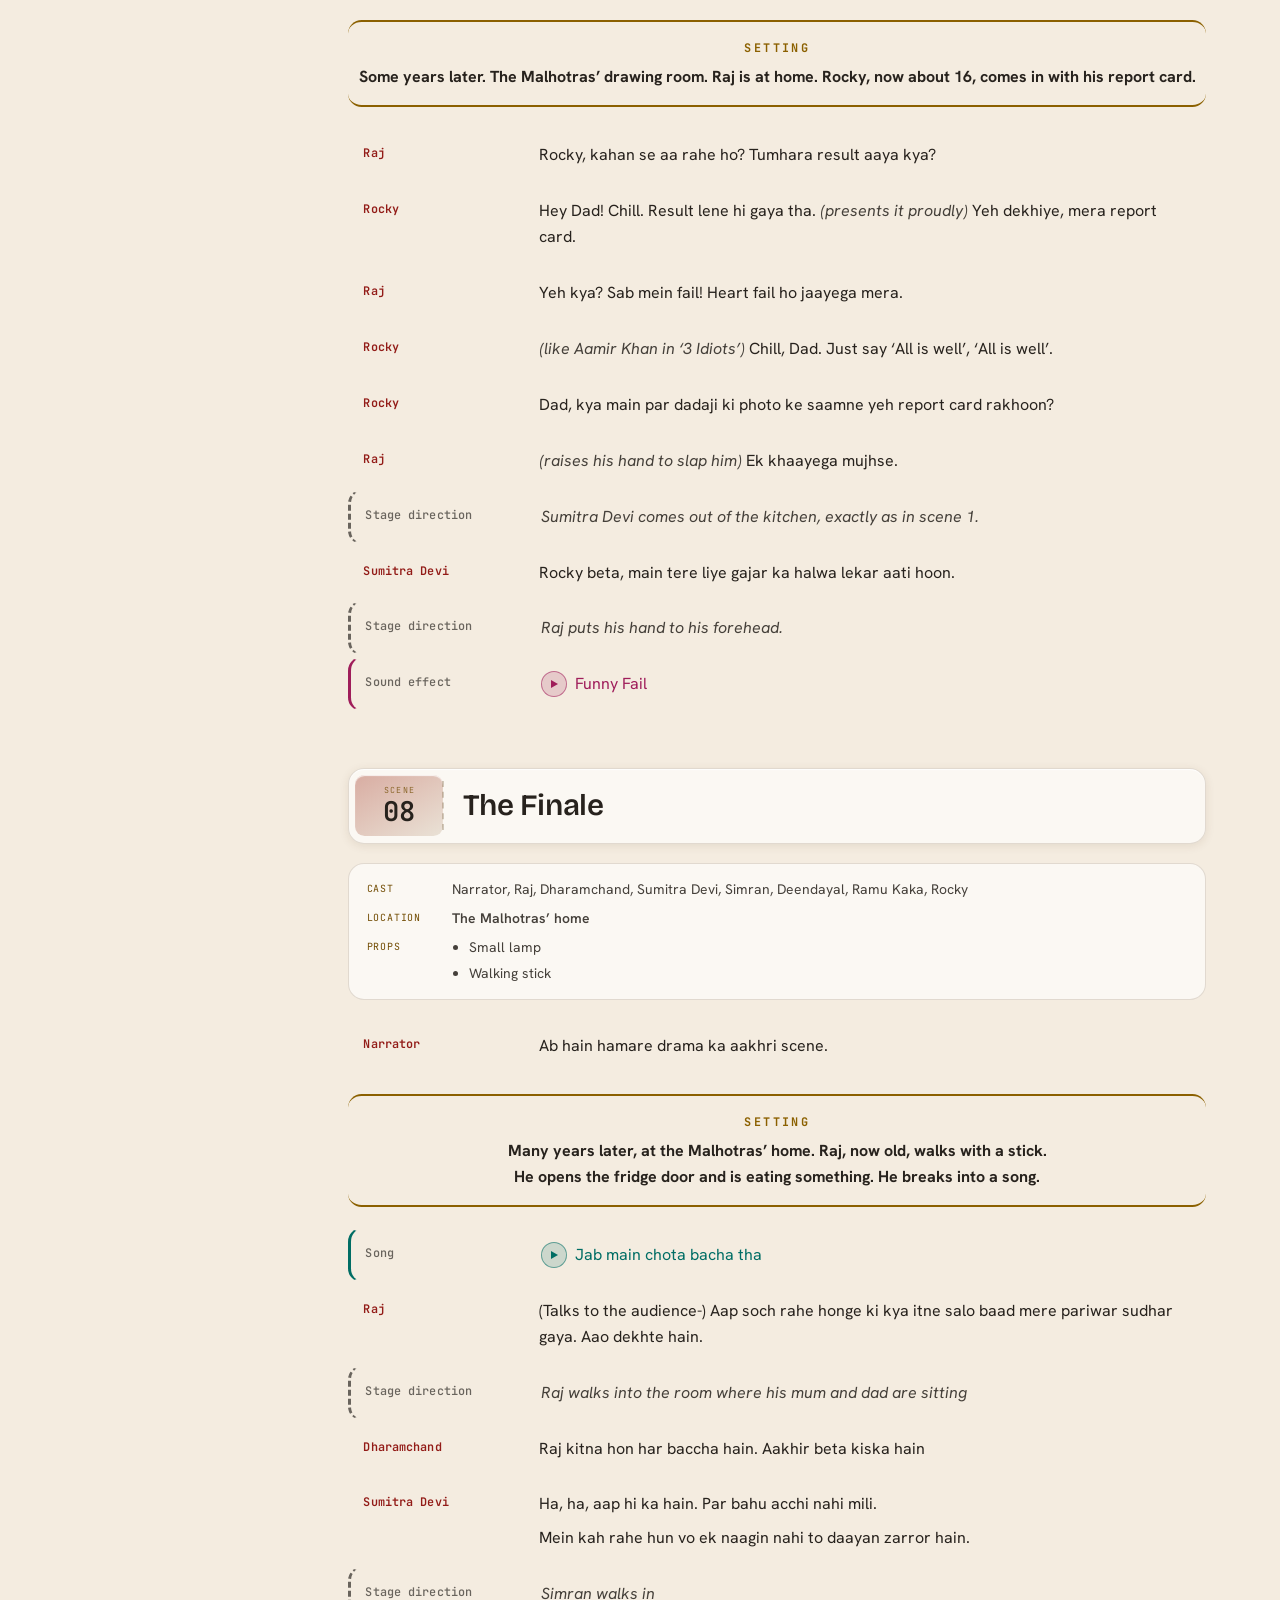
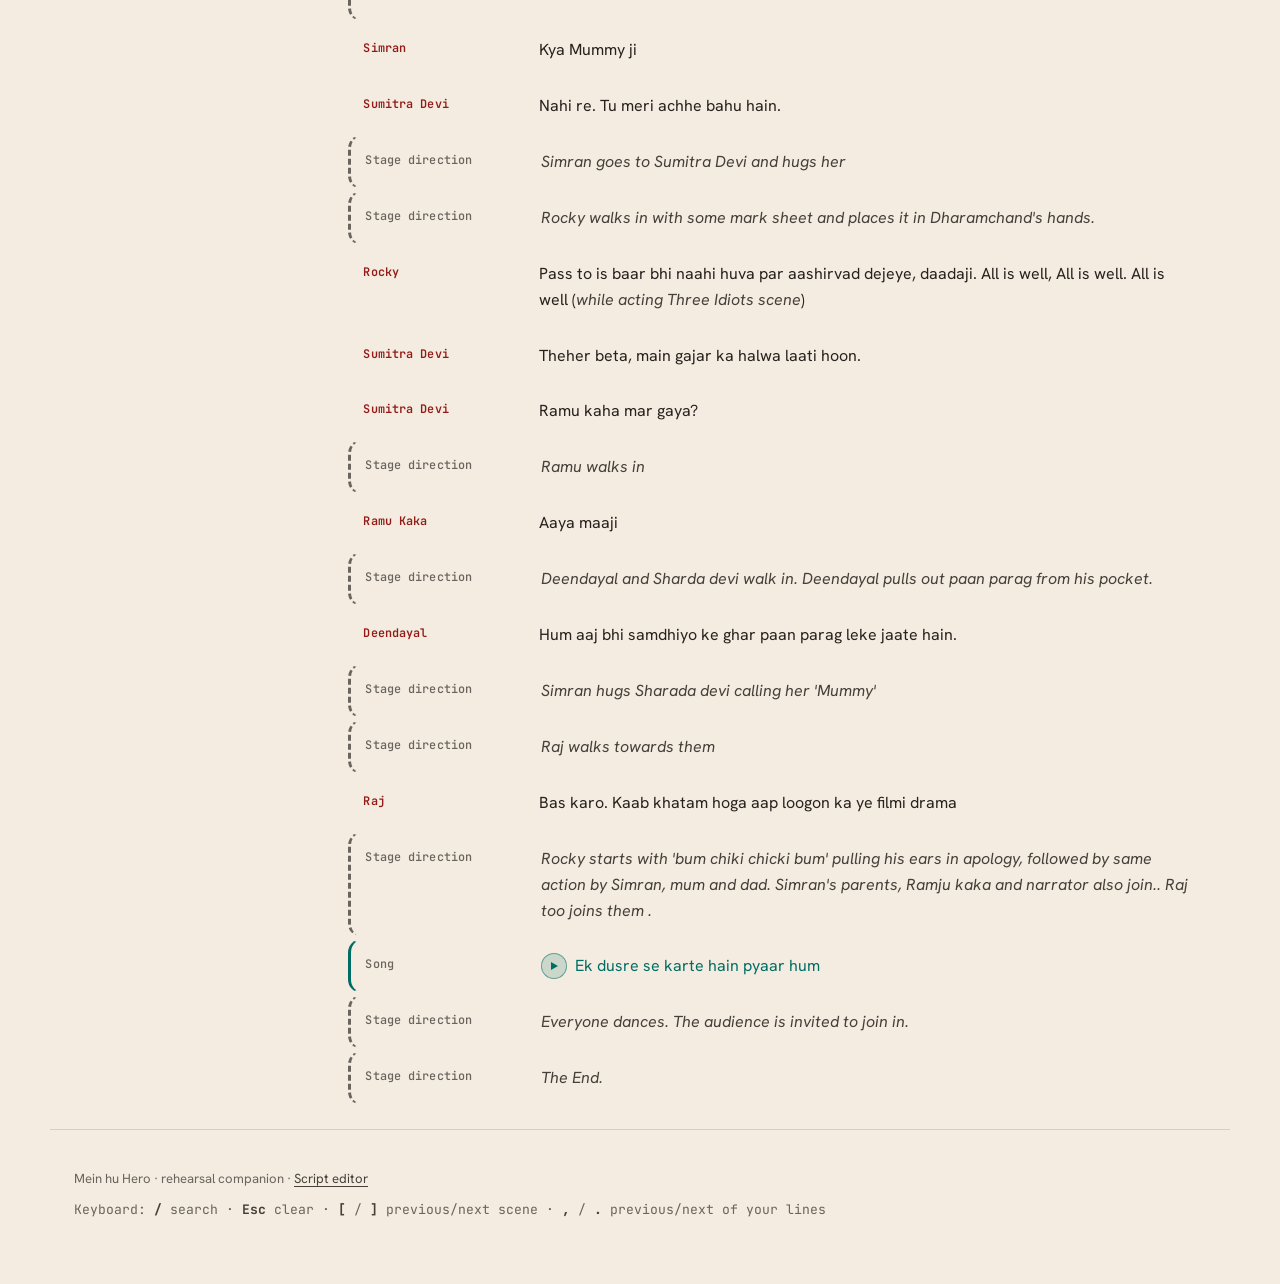
==== commit e113d590: "Word for word: colour only, no underline" ====
--- a/index.html
+++ b/index.html
@@ -2506,14 +2506,9 @@
       }
       /* Words that must be said exactly as written. Everything not marked
          may be said in the actor's own words. */
-      /* Neel (indigo), a hue nothing else in the script uses, with a thin
-         underline so the mark still reads on a black-and-white printout. */
+      /* Neel (indigo), a hue nothing else in the script uses. */
       .exact {
         color: var(--neel);
-        text-decoration: underline;
-        text-decoration-thickness: 1.5px;
-        text-underline-offset: 0.22em;
-        text-decoration-skip-ink: auto;
       }
       /* the tag beside the name of anyone with exact words in the line */
       .exact-tag {
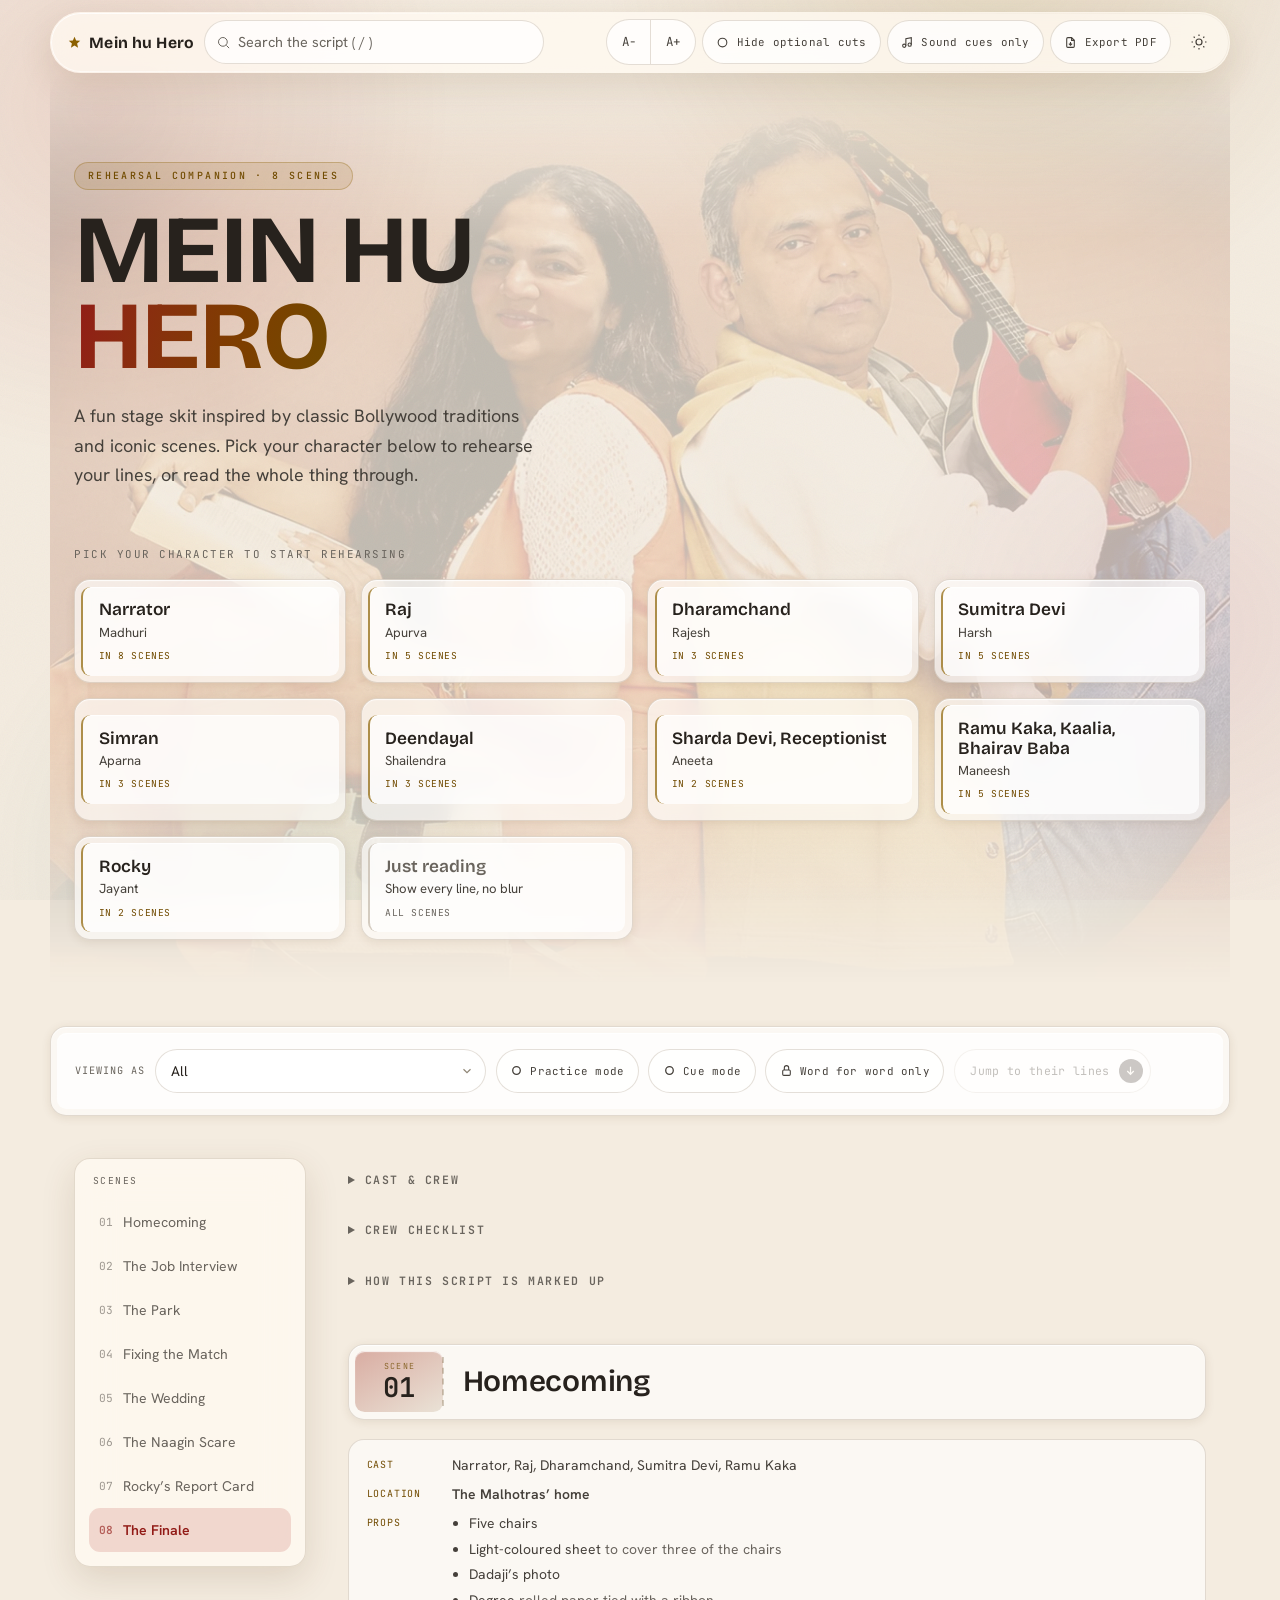
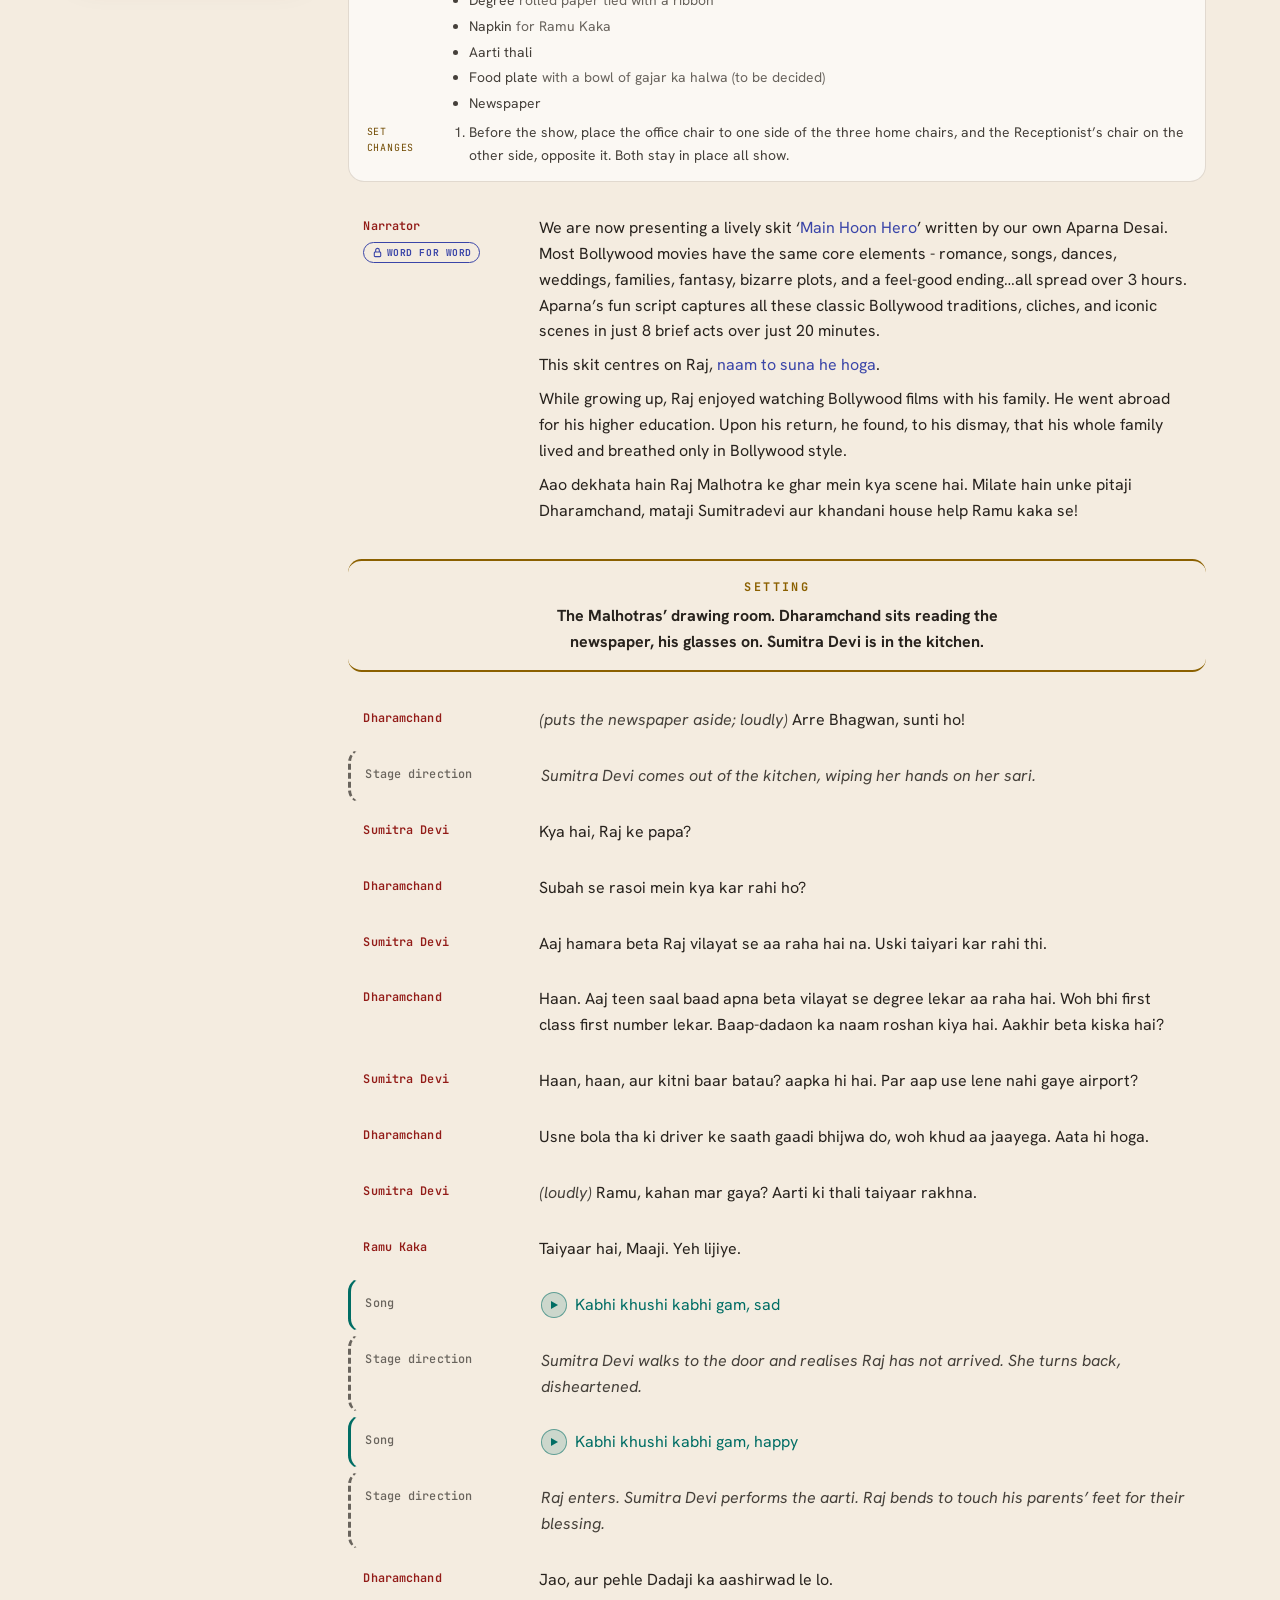
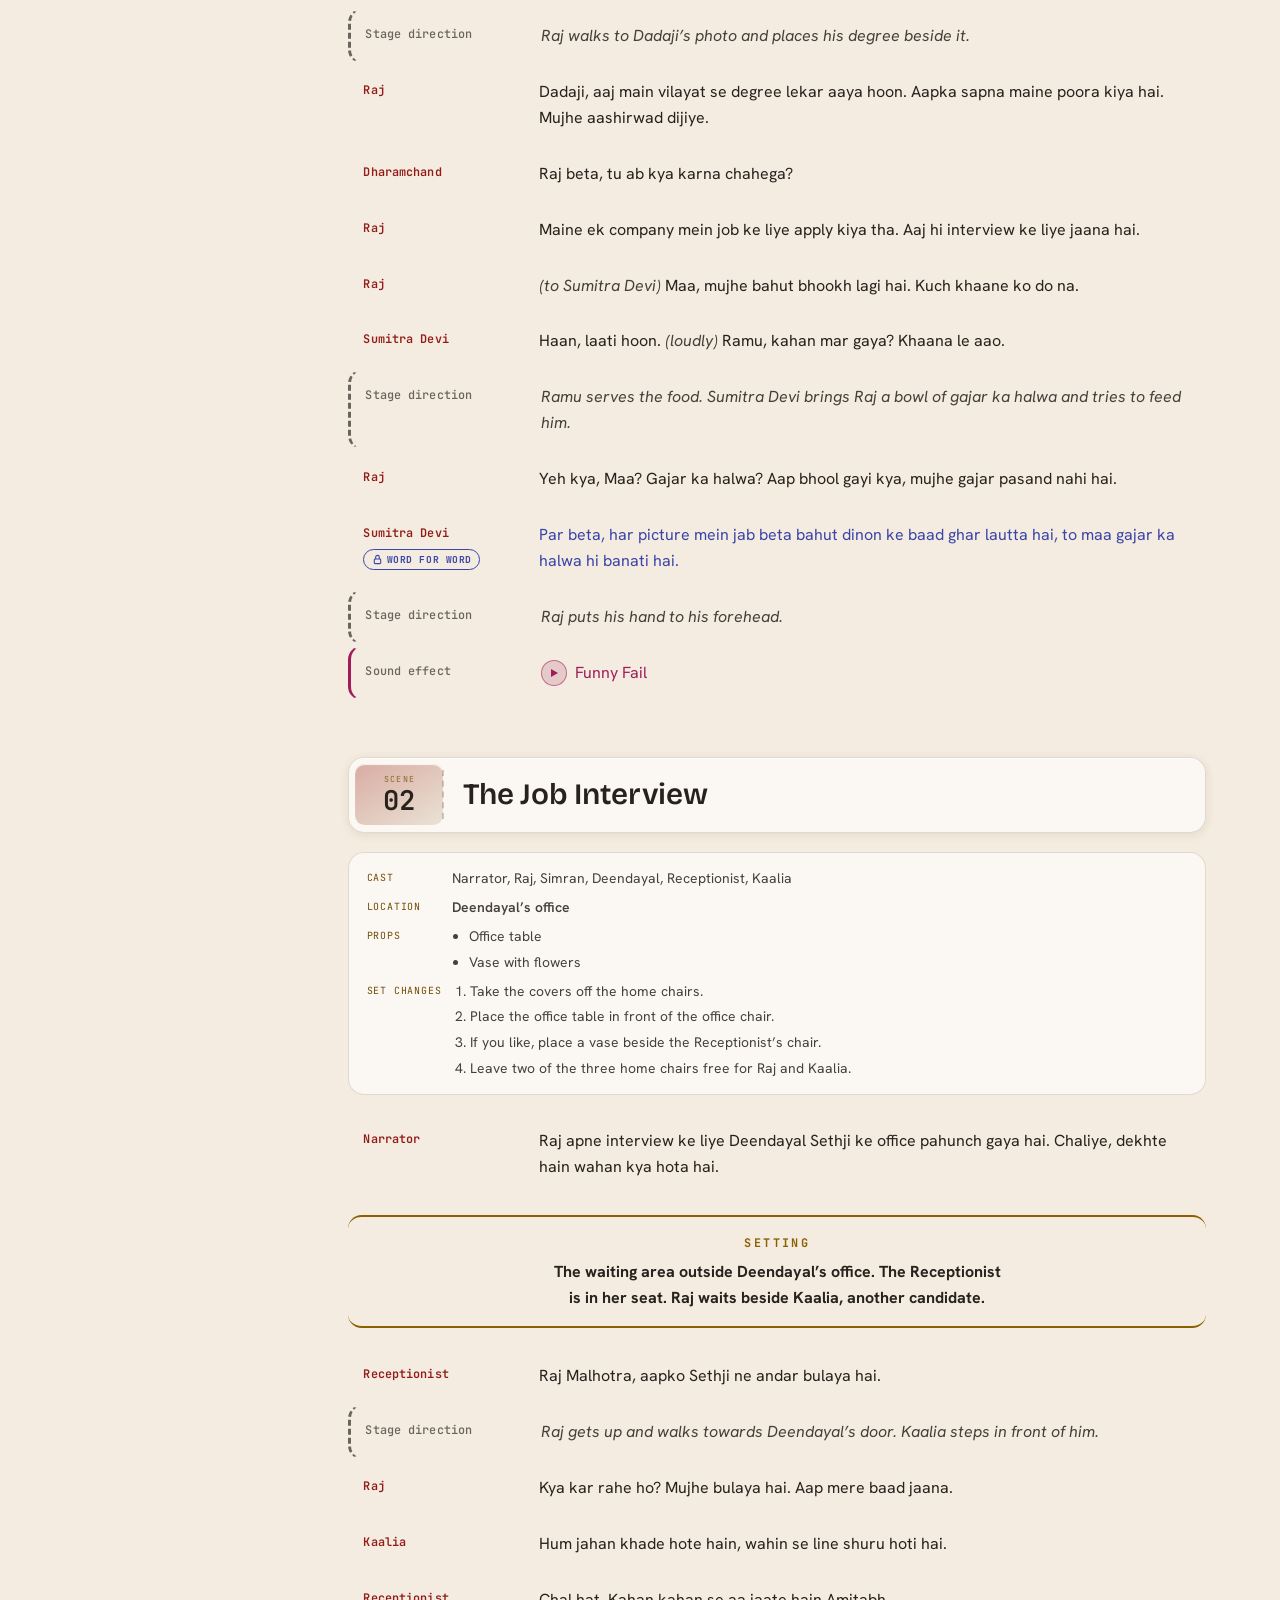
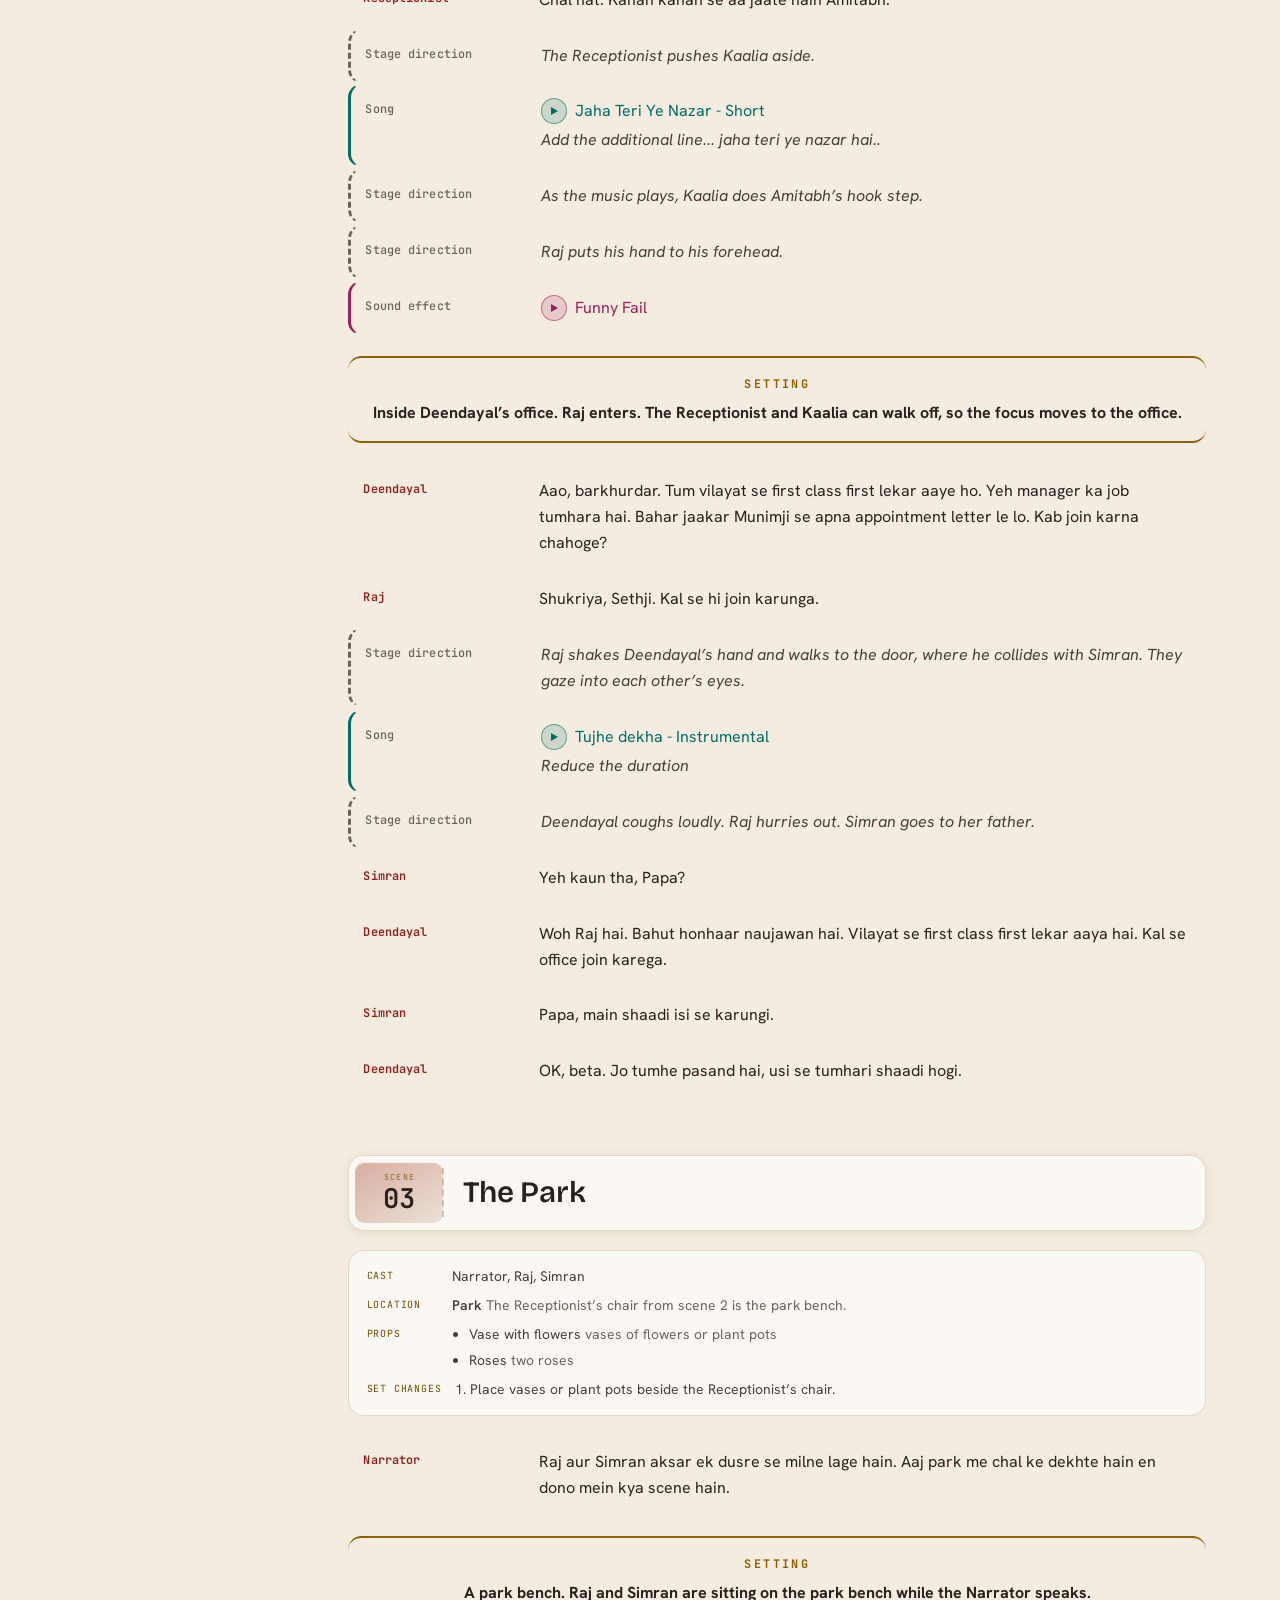
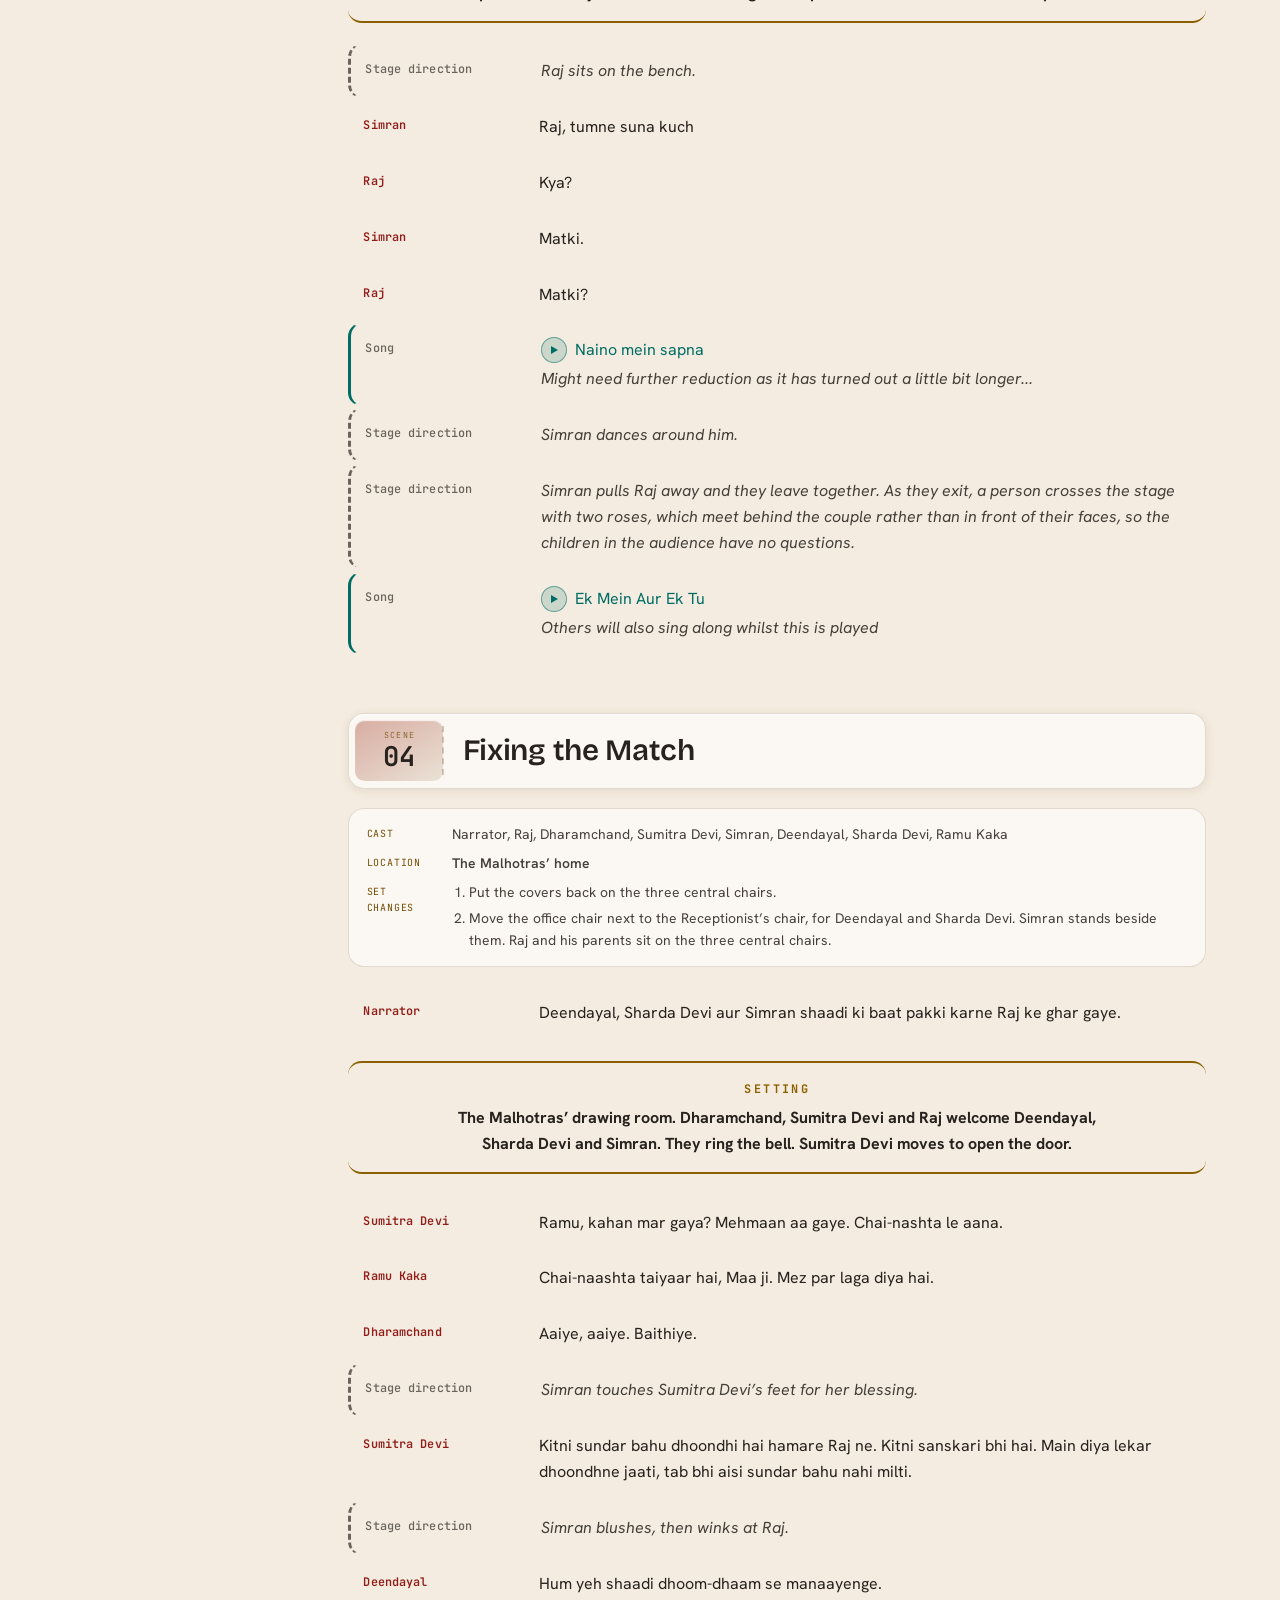
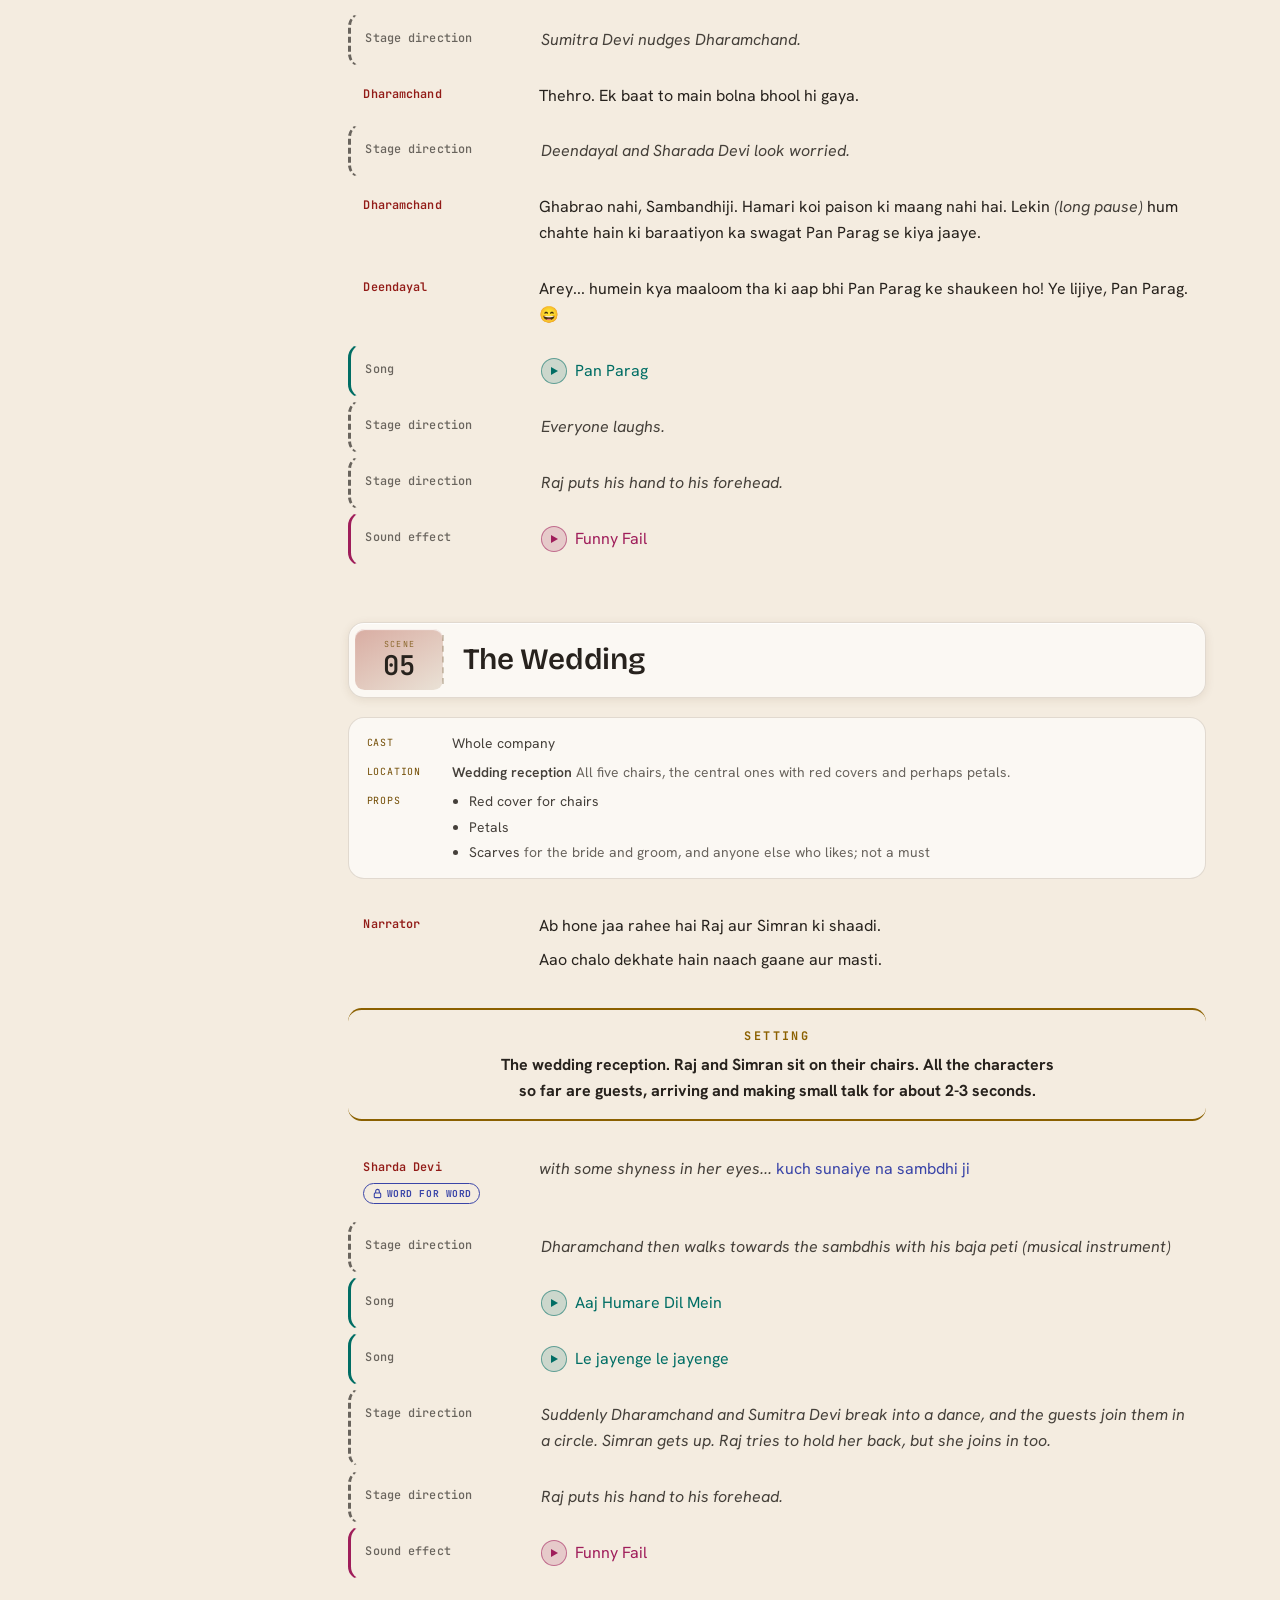
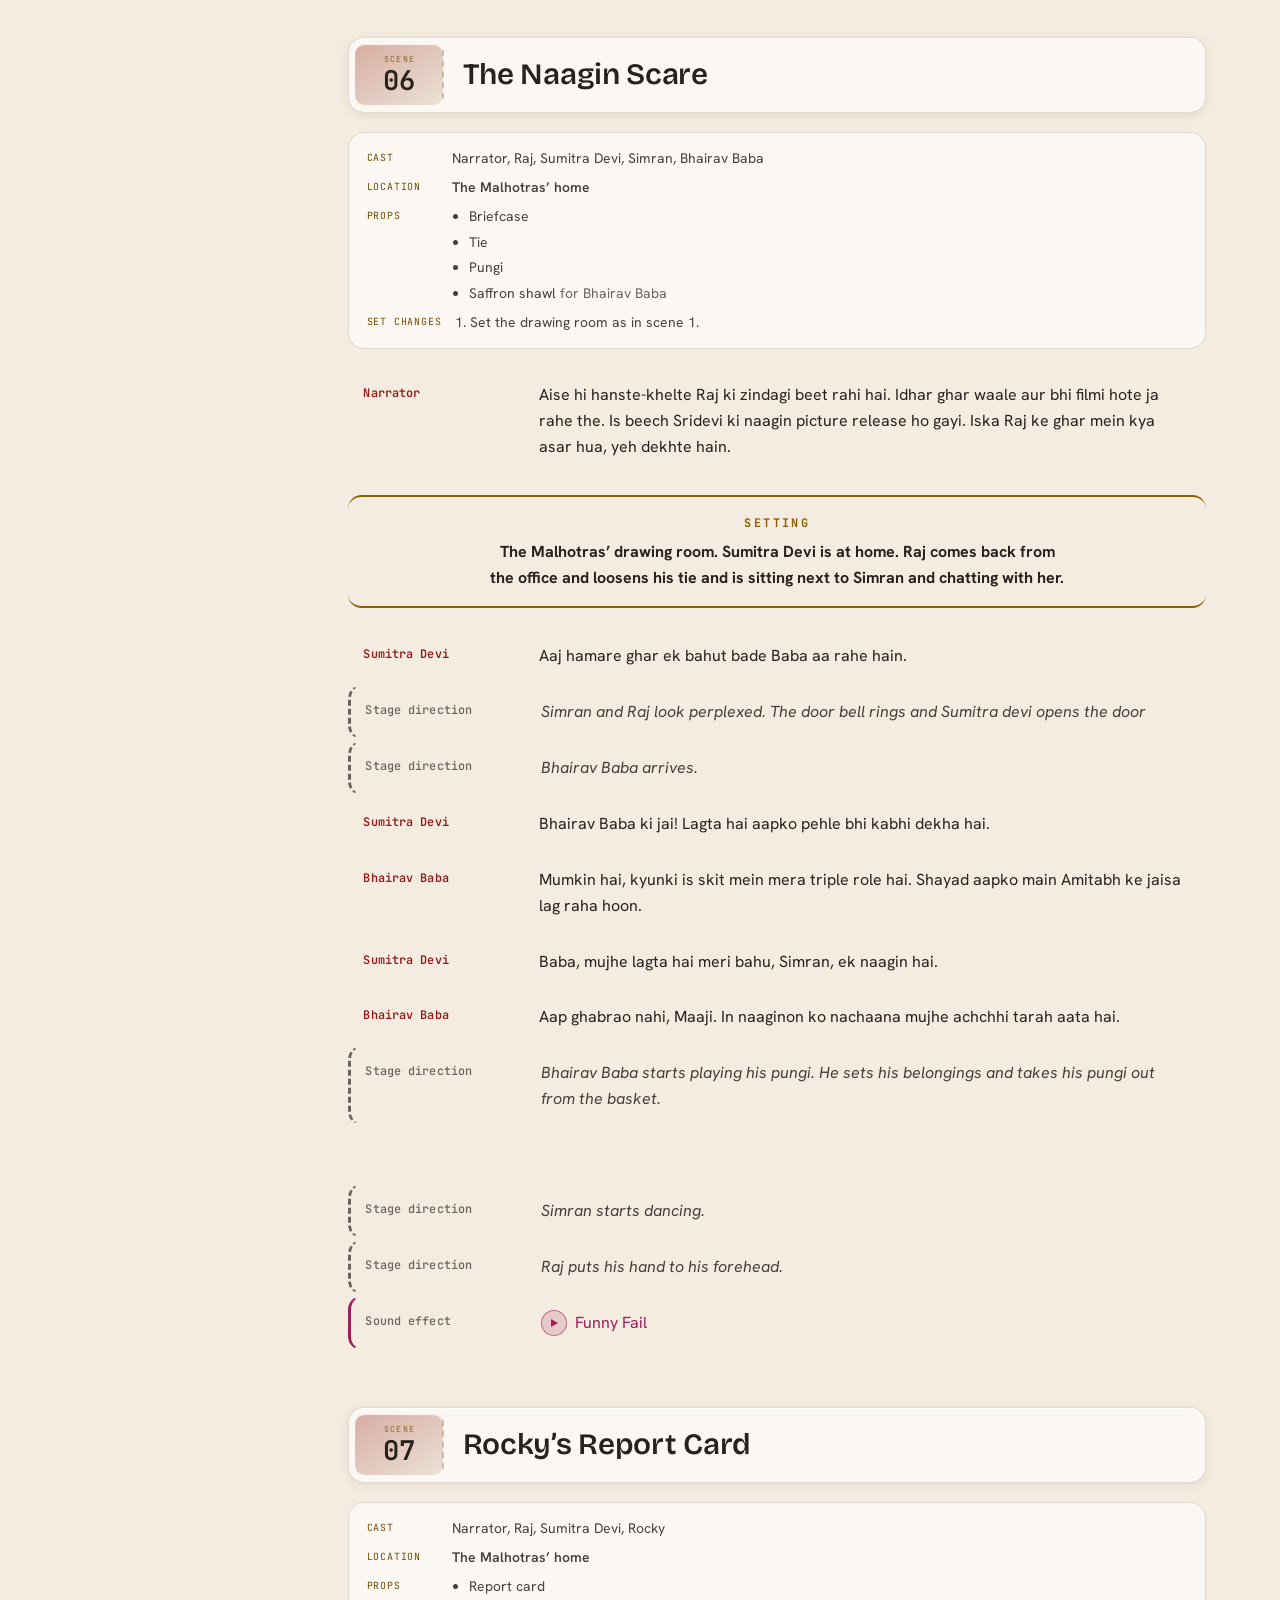
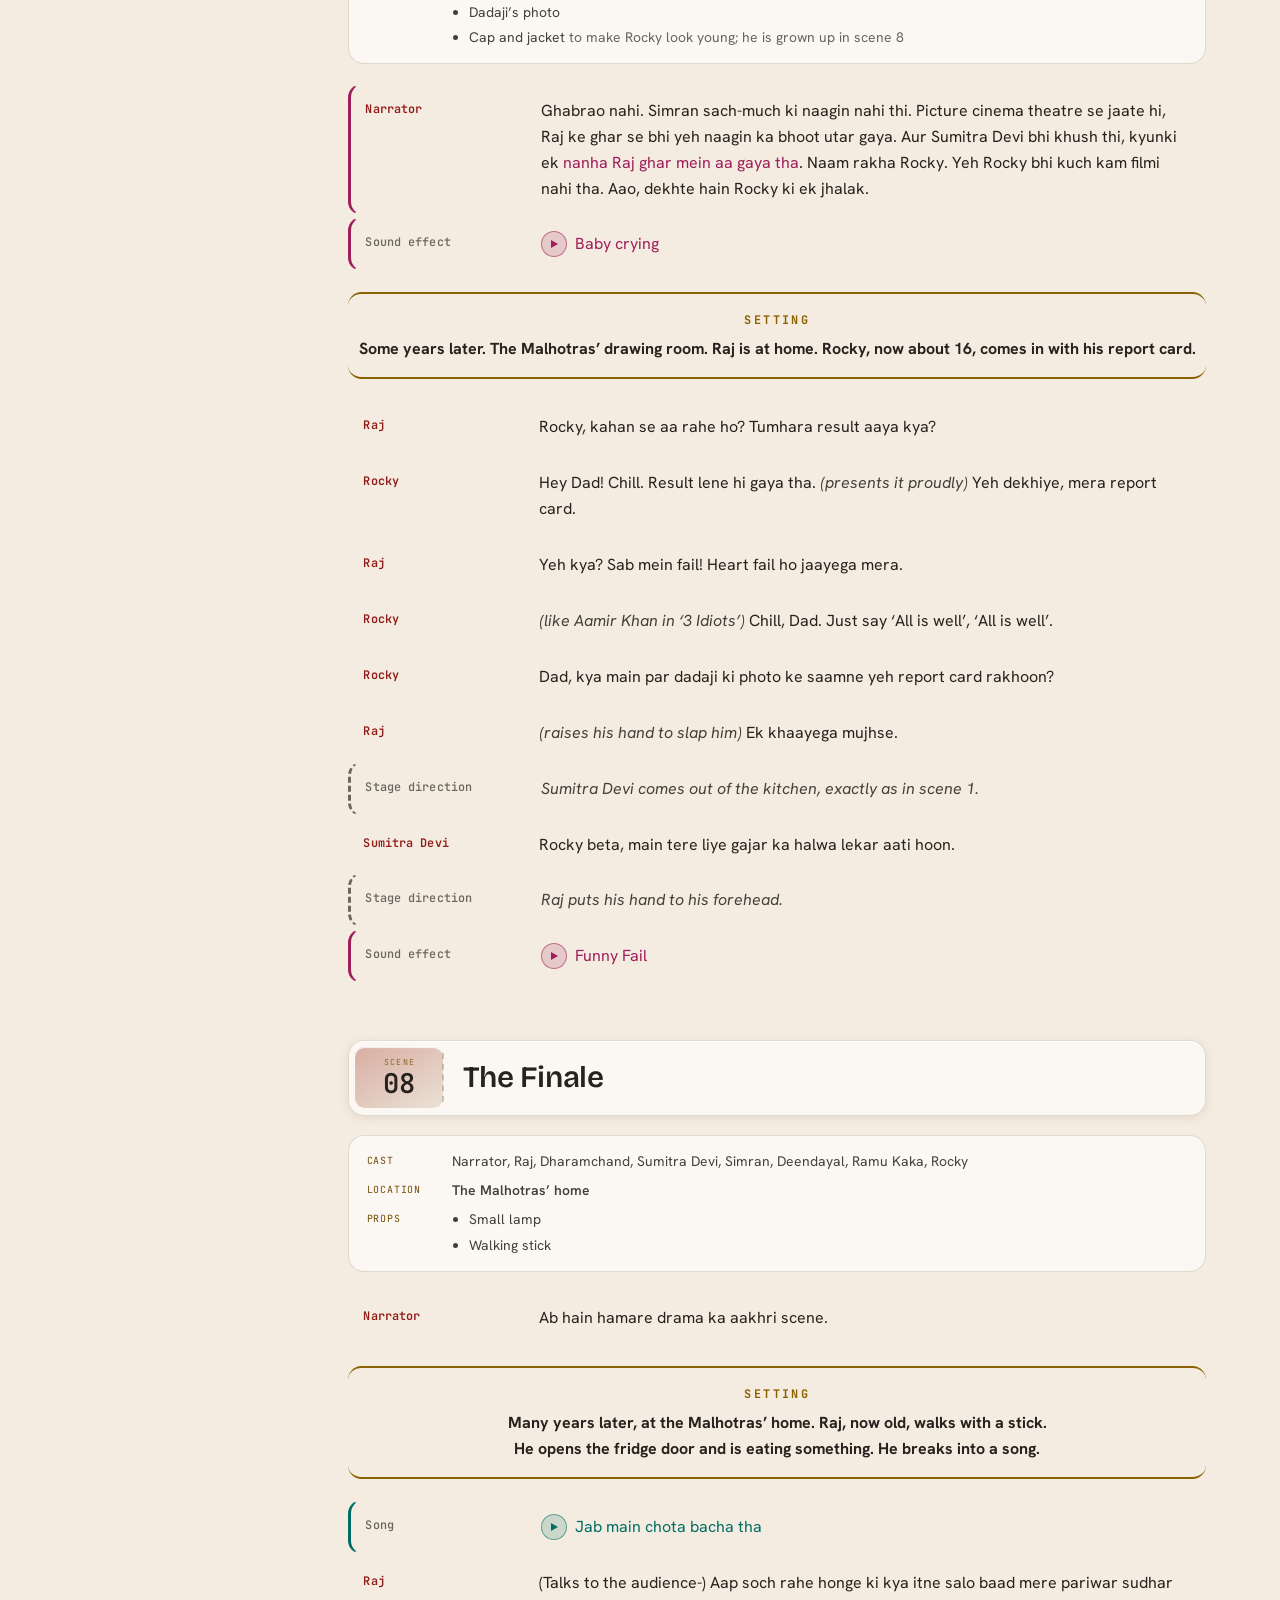
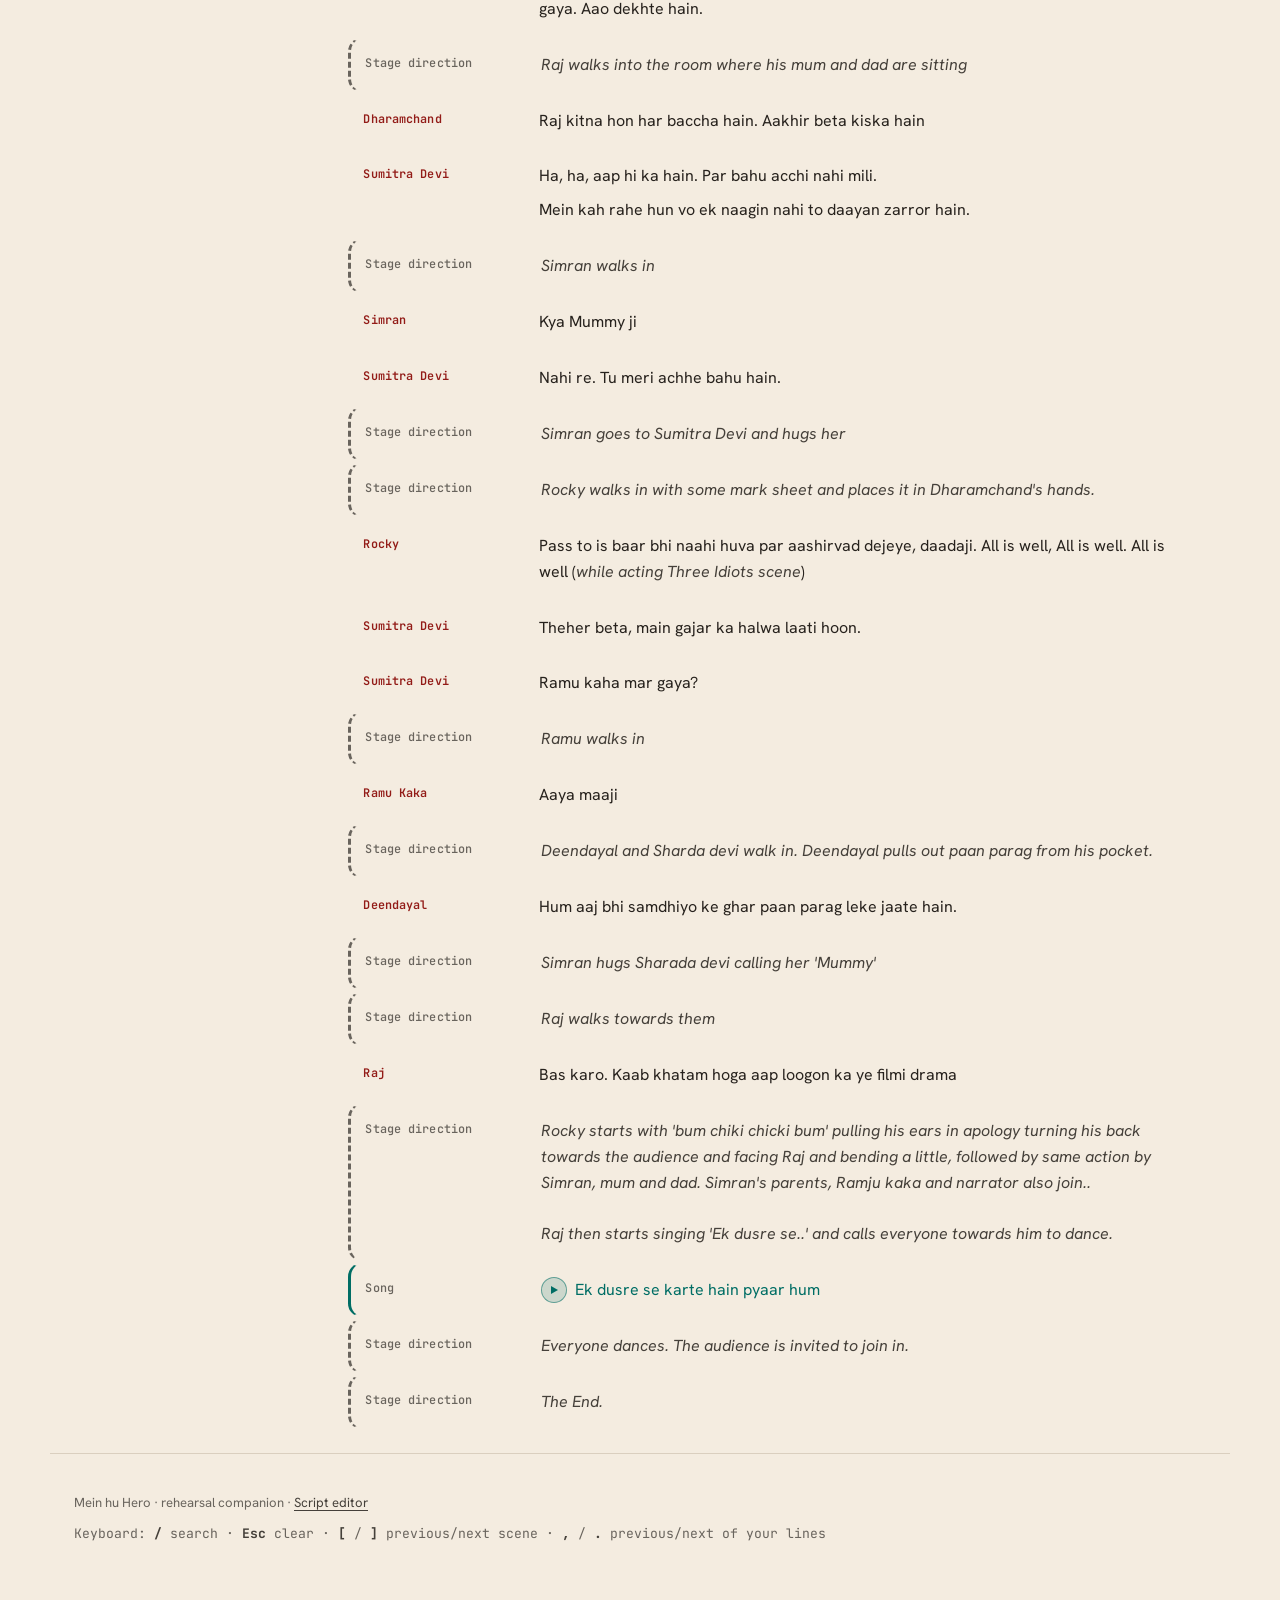
==== commit 03438609: "Next cue's button stays under the mouse when the play bar closes or moves" ====
--- a/index.html
+++ b/index.html
@@ -2414,6 +2414,233 @@
         outline: 2px solid var(--accent);
         outline-offset: 2px;
       }
+      /* playing shows a pause sign (two bars); paused shows the play
+         triangle again, on the filled disc, so you can see which cue holds */
+      .cue-play[aria-pressed="true"]::after {
+        width: 0.5em;
+        height: 0.55em;
+        border-style: solid;
+        border-width: 0 0.16em;
+        border-color: currentColor;
+        border-radius: 0;
+        background: none;
+      }
+      .cue-play.is-paused {
+        background: color-mix(in srgb, var(--c-music) 30%, transparent);
+        border-color: var(--c-music);
+      }
+      .cue-play.is-sfx.is-paused {
+        background: color-mix(in srgb, var(--c-sfx) 30%, transparent);
+        border-color: var(--c-sfx);
+      }
+
+      /* ---- the play bar under the current cue, and the docked copy ---- */
+      .cue-bar {
+        --bar: var(--c-music);
+        grid-column: -2 / -1;
+        display: flex;
+        align-items: center;
+        gap: 0.7rem;
+        margin-top: 0.15rem;
+      }
+      .cue-bar.is-sfx,
+      .cue-dock.is-sfx {
+        --bar: var(--c-sfx);
+      }
+      .cue-seek {
+        --pct: 0%;
+        flex: 1;
+        min-width: 0;
+        height: 28px;
+        margin: 0;
+        background: none;
+        -webkit-appearance: none;
+        appearance: none;
+        cursor: pointer;
+      }
+      .cue-seek:disabled {
+        cursor: default;
+      }
+      /* the track: played part in the cue's colour, the rest a hairline */
+      .cue-seek::-webkit-slider-runnable-track {
+        height: 4px;
+        border-radius: 999px;
+        background: linear-gradient(
+          to right,
+          var(--bar) var(--pct),
+          var(--hairline-strong) var(--pct)
+        );
+      }
+      .cue-seek::-moz-range-track {
+        height: 4px;
+        border-radius: 999px;
+        background: var(--hairline-strong);
+      }
+      .cue-seek::-moz-range-progress {
+        height: 4px;
+        border-radius: 999px;
+        background: var(--bar);
+      }
+      .cue-seek::-webkit-slider-thumb {
+        -webkit-appearance: none;
+        width: 16px;
+        height: 16px;
+        margin-top: -6px;
+        border-radius: 999px;
+        border: 2px solid var(--bar);
+        background: var(--bg);
+      }
+      .cue-seek::-moz-range-thumb {
+        width: 12px;
+        height: 12px;
+        border-radius: 999px;
+        border: 2px solid var(--bar);
+        background: var(--bg);
+      }
+      .cue-seek:focus-visible {
+        outline: 2px solid var(--accent);
+        outline-offset: 2px;
+        border-radius: 4px;
+      }
+      .cue-time {
+        font-family: "JetBrains Mono", monospace;
+        font-size: 0.72rem;
+        font-variant-numeric: tabular-nums;
+        color: var(--muted);
+        white-space: nowrap;
+      }
+      .cue-dock {
+        --bar: var(--c-music);
+        --tier-bg: var(--glass-2-bg);
+        --tier-blur: var(--glass-2-blur);
+        --tier-shadow: var(--glass-2-shadow);
+        position: fixed;
+        left: 50%;
+        bottom: calc(1rem + env(safe-area-inset-bottom, 0px));
+        z-index: 63;
+        transform: translateX(-50%);
+        width: min(34rem, calc(100% - 2rem));
+        display: flex;
+        align-items: center;
+        gap: 0.6rem;
+        padding: 0.45rem 0.6rem;
+        border: 1px solid var(--hairline);
+        border-left: 3px solid var(--bar);
+        border-radius: var(--radius-sm);
+        background: var(--tier-bg);
+        backdrop-filter: var(--tier-blur);
+        -webkit-backdrop-filter: var(--tier-blur);
+        box-shadow: var(--tier-shadow);
+      }
+      .cue-dock[hidden] {
+        display: none;
+      }
+      /* a row given focus after its cue was closed from the dock */
+      .line:focus-visible {
+        outline: 2px solid var(--accent);
+        outline-offset: 2px;
+      }
+      .cue-seek:disabled {
+        opacity: 0.45;
+      }
+      /* in Cue mode the line's text (and its play button) is replaced by a
+         short cue stub; the bar goes with them */
+      .line.cue-line:not(.peek-cue) > .cue-bar {
+        display: none;
+      }
+      /* practice mode moves a blurred line's play button to its bottom right
+         corner; keep the time readout clear of it */
+      .line:has(> .cue-play.is-detached) > .cue-bar {
+        padding-right: 2.4rem;
+      }
+      .cue-dock-main {
+        flex: 1;
+        min-width: 0;
+        display: flex;
+        flex-direction: column;
+      }
+      .cue-dock-title {
+        font-size: 0.82rem;
+        font-weight: 600;
+        color: var(--bar);
+        white-space: nowrap;
+        overflow: hidden;
+        text-overflow: ellipsis;
+      }
+      .cue-dock-seek {
+        display: flex;
+        align-items: center;
+        gap: 0.6rem;
+      }
+      .cue-dock-seek .cue-seek {
+        height: 22px;
+      }
+      .cue-dock-toggle,
+      .cue-dock-close {
+        flex-shrink: 0;
+        display: inline-flex;
+        align-items: center;
+        justify-content: center;
+        width: 44px;
+        height: 44px;
+        padding: 0;
+        border: 0;
+        border-radius: 999px;
+        background: none;
+        color: var(--ink-dim);
+        cursor: pointer;
+      }
+      .cue-dock-toggle {
+        width: 38px;
+        height: 38px;
+        margin: 3px;
+        background: var(--bar);
+        color: var(--accent-contrast);
+      }
+      /* play triangle, or two pause bars while playing */
+      .cue-dock-toggle::after {
+        content: "";
+        margin-left: 0.15em;
+        border-style: solid;
+        border-width: 0.4em 0 0.4em 0.65em;
+        border-color: transparent transparent transparent currentColor;
+      }
+      .cue-dock-toggle.is-playing::after {
+        margin-left: 0;
+        width: 0.55em;
+        height: 0.65em;
+        border-width: 0 0.18em;
+        border-color: currentColor;
+      }
+      .cue-dock-toggle[aria-disabled="true"] {
+        opacity: 0.5;
+        cursor: default;
+      }
+      .cue-dock-close svg {
+        width: 18px;
+        height: 18px;
+      }
+      .cue-dock-toggle:focus-visible,
+      .cue-dock-close:focus-visible {
+        outline: 2px solid var(--accent);
+        outline-offset: 2px;
+      }
+      @media (max-width: 900px) {
+        /* above the phone's bottom bar */
+        .cue-dock {
+          bottom: calc(
+            var(--bottombar-h, 72px) + 0.6rem +
+              env(safe-area-inset-bottom, 0px)
+          );
+        }
+      }
+      /* on phones and tablets back-to-top moves up out of the docked
+         player's way (on a laptop the dock is centred and never meets it) */
+      @media (max-width: 900px) {
+        body.cue-docked .to-top.is-shown {
+          transform: translateY(-4.4rem);
+        }
+      }
       /* A cue line already reserves room on the right for the MUSIC badge. The
          buttons are inline in the text, so nothing more is needed there, but
          under reduced motion the spinner must not spin. */
@@ -3339,6 +3566,8 @@
         .cast-bar,
         .reveal-btn,
         .cue-play,
+        .cue-bar,
+        .cue-dock,
         .scene-rail,
         .read-progress,
         .bottombar,
@@ -4524,10 +4753,10 @@
         // ============================================================
         // Cue playback.
         //
-        // Each .cue-play button in the markup names its own file. One shared
-        // Audio element serves all of them: only one cue is ever wanted at a
-        // time, and pressing a second button should cut the first rather than
-        // layer on top of it (a rehearsal plays cues in sequence).
+        // Each .cue-play button in the markup names its own file. One cue
+        // plays at a time (a rehearsal plays cues in sequence), on one audio
+        // element. Pressing a second cue hands the first element over to fade
+        // out underneath the new one, which gets a fresh element.
         //
         // The files are prefetched when "Sound cues only" is switched on,
         // rather than on first press. See prefetchCueAudio below for why.
@@ -4535,9 +4764,9 @@
         var cueButtons = Array.prototype.slice.call(
           document.querySelectorAll(".cue-play"),
         );
-        var cuePlayer = null; // the shared Audio, created on first use
+        var cuePlayer = null; // the current cue's Audio, made on first use
         var cuePlaying = null; // the button whose track is currently sounding
-        // The absolute URL the shared element is currently pointed at. The
+        // The absolute URL the current cue's element is pointed at. The
         // error event says nothing about which load failed, so this is what
         // tells a genuine failure apart from the abort that fires when a
         // second press replaces the src.
@@ -4560,6 +4789,7 @@
             // an unpressed play button that cannot be pressed. Phrased as a
             // sentence: "Unavailable: X" reads as a stumble mid-name.
             btn.removeAttribute("aria-pressed");
+            btn.classList.remove("is-paused");
             btn.setAttribute(
               "aria-label",
               name + ", audio unavailable, press to retry",
@@ -4570,15 +4800,206 @@
             "aria-pressed",
             state === "playing" ? "true" : "false",
           );
+          btn.classList.toggle("is-paused", state === "paused");
           var verb =
             state === "playing"
-              ? "Stop"
+              ? "Pause"
               : state === "loading"
                 ? "Loading"
-                : "Play";
+                : state === "paused"
+                  ? "Resume"
+                  : "Play";
           btn.setAttribute("aria-label", verb + " " + name);
-        }
-        function stopCue() {
+          syncCueBars();
+        }
+        // ---- fading out ----
+        // A cue stopped or paused by hand fades out over a second and a half
+        // instead of cutting off: stopped early because something on stage
+        // went off script, it should still sound deliberate. A cue that
+        // reaches its own end, or fails, simply stops.
+        //
+        // iPhones and iPads ignore a web page setting an audio element's
+        // volume, so the fade goes through the Web Audio API there, and the
+        // cue is routed through it from the start (see FIXED_VOLUME). Asking
+        // for a "playback" audio session (newer iOS) keeps it audible with
+        // the ring/silent switch on silent. Elsewhere the routing is done
+        // only when a fade starts.
+        var FADE_SECS = 1.5;
+        // a little extra before pausing, so the audio clock has reached 0
+        var FADE_MS = FADE_SECS * 1000 + 80;
+        var audioCtx = null;
+        var pauseFadeTimer = 0;
+        var fadingOut = 0; // cues still dying away after being stopped
+        try {
+          if (navigator.audioSession) navigator.audioSession.type = "playback";
+        } catch (e) {
+          /* not supported */
+        }
+        function ensureAudioCtx() {
+          var AC = window.AudioContext || window.webkitAudioContext;
+          if (!AC) return null;
+          if (!audioCtx) {
+            try {
+              audioCtx = new AC();
+            } catch (e) {
+              audioCtx = null;
+            }
+          }
+          // started suspended until a tap, and iOS "interrupts" it after a
+          // call or a lock: anything but running needs waking
+          if (audioCtx && audioCtx.state !== "running")
+            audioCtx.resume().catch(function () {});
+          return audioCtx;
+        }
+        document.addEventListener("visibilitychange", function () {
+          if (document.visibilityState === "visible" && audioCtx)
+            ensureAudioCtx();
+        });
+        // True where a page cannot set an audio element's volume (iPhones
+        // and iPads): the fade can only go through Web Audio there.
+        var FIXED_VOLUME = (function () {
+          try {
+            var a = new Audio();
+            a.volume = 0.5;
+            return a.volume !== 0.5;
+          } catch (e) {
+            return true;
+          }
+        })();
+        // On those devices a cue is routed through Web Audio before it
+        // starts, never mid-cue: switching a sounding cue over makes iOS
+        // jump a few seconds ahead. Routing needs the audio context running,
+        // and waking it takes a moment, so every tap anywhere wakes it (it
+        // does nothing while running; iOS stops it after a call or a lock).
+        // A cue started by the very tap that wakes it cannot be routed in
+        // time: it plays normally and, if stopped, stops at once.
+        if (FIXED_VOLUME) {
+          var wakeAudio = function () {
+            if (!audioCtx || audioCtx.state !== "running") ensureAudioCtx();
+          };
+          document.addEventListener("touchend", wakeAudio, true);
+          document.addEventListener("click", wakeAudio, true);
+        }
+        // The element's volume control through Web Audio, made on first need
+        // and kept on the element (an element can be connected only once).
+        function gainFor(el, starting) {
+          if (el.__fadeGain) return el.__fadeGain;
+          // see FIXED_VOLUME: on an iPhone, only before the cue starts
+          if (FIXED_VOLUME && !starting) return null;
+          // Routing an element moves its sound into Web Audio at once. If
+          // the audio context is not running yet, that would cut the cue to
+          // silence (the abrupt stop this exists to avoid), so it is used
+          // only when it is ready; otherwise the plain volume is used (on an
+          // iPhone, where that does nothing, the cue stops at once instead:
+          // see canFade).
+          if (!ensureAudioCtx() || audioCtx.state !== "running") return null;
+          try {
+            var src = audioCtx.createMediaElementSource(el);
+            var gain = audioCtx.createGain();
+            src.connect(gain);
+            gain.connect(audioCtx.destination);
+            el.__fadeSrc = src;
+            el.__fadeGain = gain;
+            return gain;
+          } catch (e) {
+            return null;
+          }
+        }
+        // Move a cue's volume to `to` (0 to 1) over `secs`. Volume only ever
+        // needs moving down for a fade; moving it back up is only needed on
+        // an element that has already been faded.
+        function rampTo(el, to, secs) {
+          if (!el) return;
+          var gain = to < 1 ? gainFor(el) : el.__fadeGain;
+          if (gain && audioCtx) {
+            var p = gain.gain;
+            var now = audioCtx.currentTime;
+            // hold the level it has reached, mid-ramp or not
+            if (p.cancelAndHoldAtTime) p.cancelAndHoldAtTime(now);
+            else {
+              p.cancelScheduledValues(now);
+              p.setValueAtTime(p.value, now);
+            }
+            if (secs > 0) p.linearRampToValueAtTime(to, now + secs);
+            else p.setValueAtTime(to, now);
+            return;
+          }
+          // no Web Audio: the element's own volume (works off iOS)
+          window.clearInterval(el.__fadeTimer);
+          var from = 1;
+          try {
+            from = el.volume;
+          } catch (e) {
+            /* unreadable */
+          }
+          if (!(secs > 0)) {
+            try {
+              el.volume = to;
+            } catch (e) {
+              /* read-only here */
+            }
+            return;
+          }
+          var start = Date.now();
+          el.__fadeTimer = window.setInterval(function () {
+            var k = Math.min(1, (Date.now() - start) / (secs * 1000));
+            try {
+              el.volume = from + (to - from) * k;
+            } catch (e) {
+              /* read-only here */
+            }
+            if (k >= 1) window.clearInterval(el.__fadeTimer);
+          }, 40);
+        }
+        // Can this cue fade? Not on an iPhone if it was not routed at the
+        // start; it then stops at once rather than playing on for the fade.
+        function canFade(el) {
+          return !FIXED_VOLUME || !!el.__fadeGain;
+        }
+        function cancelPauseFade() {
+          if (!pauseFadeTimer) return false;
+          window.clearTimeout(pauseFadeTimer);
+          pauseFadeTimer = 0;
+          return true;
+        }
+
+        // fade: true when someone stopped it by hand (see above)
+        function stopCue(fade) {
+          cancelPauseFade();
+          var fading = cuePlayer;
+          // Only something already sounding fades; a cue still loading (a
+          // double tap, say) is simply cut, or it could start up under its
+          // replacement.
+          if (
+            fade === true &&
+            fading &&
+            !fading.paused &&
+            fading.readyState >= 3 &&
+            canFade(fading) &&
+            !(cuePlaying && cuePlaying.classList.contains("is-loading"))
+          ) {
+            // Hand the sounding element over to fade out on its own; the
+            // next cue gets a fresh one, so a new cue can start at once
+            // while the old one dies away underneath it.
+            cuePlayer = null;
+            stopBarLoop();
+            fadingOut++;
+            document.body.classList.add("cue-fading");
+            rampTo(fading, 0, FADE_SECS);
+            window.setTimeout(function () {
+              fading.pause();
+              fading.removeAttribute("src");
+              fading.load();
+              // let the audio graph and the element go
+              if (fading.__fadeGain) fading.__fadeGain.disconnect();
+              if (fading.__fadeSrc) fading.__fadeSrc.disconnect();
+              fading.__fadeGain = fading.__fadeSrc = null;
+              if (--fadingOut <= 0) {
+                fadingOut = 0;
+                document.body.classList.remove("cue-fading");
+              }
+            }, FADE_MS);
+          }
           if (cuePlayer) {
             cuePlayer.pause();
             try {
@@ -4602,70 +5023,499 @@
             cuePlayer.removeAttribute("src");
             cuePlayer.load();
           }
+          syncCueBars();
+        }
+        // Listeners for a cue's audio element. An element handed over to
+        // fade out keeps sending events, so each one acts only while its
+        // element is still the current cue's.
+        function newCueElement() {
+          var el = new Audio();
+          function own(fn) {
+            return function (e) {
+              if (e.target === cuePlayer) fn(e);
+            };
+          }
+          var onEnded = own(function () {
+            stopCue();
+          });
+          var onPause = own(function () {
+            stopBarLoop();
+            if (cuePlaying && cuePlayer.src && !cuePlayer.ended)
+              setCueState(cuePlaying, "paused");
+          });
+          var onPlaying = own(function () {
+            // still fading towards a pause: stay shown as paused
+            if (pauseFadeTimer) return;
+            if (cuePlaying) setCueState(cuePlaying, "playing");
+            startBarLoop();
+          });
+          var onError = own(function () {
+            // Only speak for the cue this error actually belongs to. The
+            // event carries no identity of its own, so the test is against
+            // the SOURCE the element is pointed at: comparing button
+            // references would blame a newly started cue for the failure of
+            // the one it replaced.
+            var current = cuePlayer.currentSrc || cuePlayer.src || "";
+            if (!cuePlaying || current !== cueLoadingSrc) return;
+            setCueState(cuePlaying, "unavailable");
+            cuePlaying = null;
+            cueLoadingSrc = "";
+            syncCueBars();
+          });
+          var onTime = own(function () {
+            // the bar holds still while a pause is fading in
+            if (!pauseFadeTimer) paintCueTime();
+          });
+          el.addEventListener("ended", onEnded);
+          el.addEventListener("pause", onPause);
+          el.addEventListener("playing", onPlaying);
+          el.addEventListener("error", onError);
+          el.addEventListener("timeupdate", onTime);
+          el.addEventListener("durationchange", onTime);
+          el.addEventListener("loadedmetadata", onTime);
+          return el;
         }
         function playCue(btn) {
-          // pressing the sounding cue again stops it
-          if (cuePlaying === btn) {
-            stopCue();
+          // Pressing the current cue again pauses it, and once more resumes
+          // it from the same point. The bar under the cue (and the docked one)
+          // can move it anywhere; dragging to the end finishes it.
+          if (cuePlaying === btn && !btn.classList.contains("is-loading")) {
+            var el = cuePlayer;
+            if (el.__fadeGain) ensureAudioCtx();
+            if (cancelPauseFade()) {
+              // pressed again while it was fading to a pause: bring it back
+              rampTo(el, 1, 0.25);
+              setCueState(btn, "playing");
+              startBarLoop();
+            } else if (el.paused) {
+              rampTo(el, 1, 0);
+              var r = el.play();
+              if (r && r.catch) r.catch(function () {});
+            } else if (!canFade(el)) {
+              el.pause();
+            } else {
+              // pause by fading out, then pausing where it got to
+              setCueState(btn, "paused");
+              stopBarLoop();
+              rampTo(el, 0, FADE_SECS);
+              pauseFadeTimer = window.setTimeout(function () {
+                pauseFadeTimer = 0;
+                el.pause();
+                rampTo(el, 1, 0);
+              }, FADE_MS);
+            }
             return;
           }
-          stopCue();
+          // another cue was sounding: it fades out under this one
+          cueSwitching = true;
+          try {
+            stopCue(true);
+          } finally {
+            cueSwitching = false;
+          }
           // A cue that failed once is not dead for the session. Venue wifi
           // drops a request, or the browser refuses the very first play()
           // because it has not seen a gesture yet; either way the operator
           // presses again and it should try again, not sit there inert.
           btn.classList.remove("is-unavailable");
-          if (!cuePlayer) {
-            cuePlayer = new Audio();
-            cuePlayer.addEventListener("ended", function () {
-              stopCue();
-            });
-            cuePlayer.addEventListener("error", function () {
-              // Only speak for the cue this error actually belongs to.
-              //
-              // The listener is attached once to the shared element and the
-              // event carries no identity of its own, so the test has to be
-              // against the SOURCE the element is currently pointed at.
-              // Comparing two button references cannot work: replacing the src
-              // updates both of them in the same breath, so they are always
-              // equal and the test collapses to "is anything playing", which
-              // is what blamed the newly started cue for the aborted one's
-              // failure.
-              var current = cuePlayer.currentSrc || cuePlayer.src || "";
-              if (!cuePlaying || current !== cueLoadingSrc) return;
-              setCueState(cuePlaying, "unavailable");
-              cuePlaying = null;
-              cueLoadingSrc = "";
-            });
-          }
+          // Wake the audio context now, from this tap, so that a later fade
+          // finds it running. Off iPhones nothing is routed through it until
+          // then; on an iPhone the cue is routed just before it starts.
+          ensureAudioCtx();
+          // An element that has faded once stays routed through Web Audio,
+          // and off iPhones a cue should not play through it unless it has
+          // to: a new cue starts on a fresh element instead. (On an iPhone
+          // the fresh element is routed again below.)
+          if (cuePlayer && cuePlayer.__fadeGain) {
+            var old = cuePlayer;
+            old.removeAttribute("src");
+            old.load();
+            old.__fadeGain.disconnect();
+            if (old.__fadeSrc) old.__fadeSrc.disconnect();
+            old.__fadeGain = old.__fadeSrc = null;
+            cuePlayer = null;
+          }
+          if (!cuePlayer) cuePlayer = newCueElement();
+          else rampTo(cuePlayer, 1, 0);
+          var me = cuePlayer;
+          // on an iPhone, routed now so that a later fade needs no switch
+          if (FIXED_VOLUME) gainFor(me, true);
           cuePlaying = btn;
           setCueState(btn, "loading");
-          cuePlayer.src = cueSrc(btn);
+          me.src = cueSrc(btn);
           // Read back what the element resolved the src to (an absolute URL),
           // so the error listener compares like with like.
-          cueLoadingSrc = cuePlayer.src;
-          var p = cuePlayer.play();
+          cueLoadingSrc = me.src;
+          var p = me.play();
           if (p && typeof p.then === "function") {
             p.then(function () {
-              // Still the intended cue? A second press may already have moved
-              // on, in which case this resolution is stale and must not paint.
-              if (cuePlaying === btn) setCueState(btn, "playing");
+              // Still the intended cue, on this element? A second press may
+              // have moved on (or restarted it on a fresh element), in which
+              // case this resolution is stale and must not paint.
+              if (cuePlaying === btn && cuePlayer === me)
+                setCueState(btn, "playing");
             }).catch(function () {
               // Autoplay refusal, a bad file, or an AbortError because a
               // second press replaced the src while this play() was pending.
-              // Every branch of that is only ours to act on if this button is
-              // still the current one: clearing cuePlaying unconditionally
-              // would strand the cue that superseded us in its loading state
-              // and leave nothing able to stop it.
-              if (cuePlaying === btn) {
+              // Only ours to act on if this button and this element are
+              // still the current ones: otherwise it would strand the cue
+              // that superseded us with nothing able to stop it.
+              if (cuePlaying === btn && cuePlayer === me) {
                 setCueState(btn, "unavailable");
                 cuePlaying = null;
+                syncCueBars();
               }
             });
           } else {
             setCueState(btn, "playing");
           }
         }
+        // ---- the play bar ----
+        // The current cue (playing or paused) gets a bar under it: drag it to
+        // any point, back to the start to restart, or to the end to finish.
+        // While that row is scrolled out of sight, the same controls sit in a
+        // slim bar docked at the bottom of the screen, so a cue can be paused
+        // from anywhere in the script.
+        function fmtTime(t) {
+          if (!isFinite(t) || t < 0) t = 0;
+          var m = Math.floor(t / 60);
+          var sec = Math.floor(t % 60);
+          return m + ":" + (sec < 10 ? "0" : "") + sec;
+        }
+        function makeSeek(cls) {
+          var wrap = document.createElement("div");
+          wrap.className = cls;
+          wrap.innerHTML =
+            '<input type="range" class="cue-seek" min="0" max="0" step="any" ' +
+            'value="0" aria-label="Position in the cue" />' +
+            '<span class="cue-time" aria-hidden="true">0:00 / 0:00</span>';
+          var range = wrap.querySelector("input");
+          // While a finger or the mouse holds the thumb, playback updates
+          // must not pull it back (iOS does not report :active reliably).
+          function hold() {
+            range.setAttribute("data-dragging", "1");
+          }
+          function release() {
+            range.removeAttribute("data-dragging");
+          }
+          range.addEventListener("pointerdown", function (e) {
+            hold();
+            // keep receiving the release even if it happens off the bar
+            if (range.setPointerCapture) range.setPointerCapture(e.pointerId);
+          });
+          // Keys: arrows move a second, Page Up/Down five, Home restarts,
+          // End finishes the cue.
+          range.addEventListener("keydown", function (e) {
+            if (!cuePlayer || !cuePlaying || range.disabled) return;
+            var step = {
+              ArrowLeft: -1,
+              ArrowDown: -1,
+              ArrowRight: 1,
+              ArrowUp: 1,
+              PageDown: -5,
+              PageUp: 5,
+            }[e.key];
+            if (e.key === "End") {
+              e.preventDefault();
+              finishFromBar(range);
+              return;
+            }
+            if (e.key === "Home") step = -Infinity;
+            if (!step) return;
+            e.preventDefault();
+            var to = Math.max(
+              0,
+              Math.min(Number(range.max), cuePlayer.currentTime + step),
+            );
+            try {
+              cuePlayer.currentTime = to;
+            } catch (err) {
+              /* not seekable yet */
+            }
+            paintCueTime();
+          });
+          range.addEventListener("touchstart", hold, { passive: true });
+          ["pointerup", "pointercancel", "touchend", "change"].forEach(
+            function (ev) {
+              range.addEventListener(ev, release);
+            },
+          );
+          range.addEventListener("input", function () {
+            if (!cuePlayer || !cuePlaying) return;
+            // dragged to the very end: the cue is finished
+            var max = Number(range.max);
+            if (max && Number(range.value) >= max - 0.25) {
+              release();
+              finishFromBar(range);
+              return;
+            }
+            try {
+              cuePlayer.currentTime = Number(range.value);
+            } catch (e) {
+              /* not seekable yet */
+            }
+            paintCueTime();
+          });
+          // A click or drag on the bar must not reach the practice-mode peek
+          // handler or the line underneath.
+          wrap.addEventListener("click", function (e) {
+            e.stopPropagation();
+          });
+          return wrap;
+        }
+        document.addEventListener("pointerup", function () {
+          Array.prototype.forEach.call(
+            document.querySelectorAll(".cue-seek[data-dragging]"),
+            function (r) {
+              r.removeAttribute("data-dragging");
+            },
+          );
+        });
+        var cueInline = makeSeek("cue-bar");
+        var cueDock = document.createElement("div");
+        cueDock.className = "cue-dock";
+        cueDock.hidden = true;
+        cueDock.setAttribute("role", "region");
+        cueDock.setAttribute("aria-label", "Now playing");
+        cueDock.innerHTML =
+          '<button type="button" class="cue-dock-toggle" ' +
+          'aria-label="Pause"></button>' +
+          '<div class="cue-dock-main">' +
+          '<span class="cue-dock-title"></span></div>' +
+          '<button type="button" class="cue-dock-close" ' +
+          'aria-label="Stop and close">' +
+          '<svg viewBox="0 0 24 24" fill="none" stroke="currentColor" ' +
+          'stroke-width="2.2" aria-hidden="true">' +
+          '<path d="M6 6l12 12M18 6 6 18" /></svg></button>';
+        var cueDockSeek = makeSeek("cue-dock-seek");
+        cueDock.querySelector(".cue-dock-main").appendChild(cueDockSeek);
+        document.body.appendChild(cueDock);
+        cueDock
+          .querySelector(".cue-dock-toggle")
+          .addEventListener("click", function () {
+            if (!cuePlaying || cuePlaying.classList.contains("is-loading"))
+              return;
+            playCue(cuePlaying);
+          });
+        cueDock
+          .querySelector(".cue-dock-close")
+          .addEventListener("click", function () {
+            finishFromBar(cueDock);
+          });
+        var cueRowInView = true;
+        // "In view" means clear of the fixed top bar and the phone's bottom
+        // bar, which would otherwise hide a row the page counts as visible.
+        function chromeMargin() {
+          var cs = getComputedStyle(document.documentElement);
+          var top = parseFloat(cs.getPropertyValue("--header-h")) || 0;
+          var bb = document.querySelector(".bottombar");
+          var bottom =
+            bb && getComputedStyle(bb).display !== "none"
+              ? parseFloat(cs.getPropertyValue("--bottombar-h")) || 0
+              : 0;
+          return (
+            "-" + Math.round(top) + "px 0px -" + Math.round(bottom) + "px 0px"
+          );
+        }
+        var cueRowObserver = null;
+        // turning the phone or resizing across 900px changes the bars
+        // Waits a moment so the page has re-measured its bars first, and
+        // only rebuilds when the margins really changed (iOS fires resize
+        // repeatedly while its address bar slides).
+        var observedMargin = "";
+        var resizeTimer = null;
+        window.addEventListener("resize", function () {
+          window.clearTimeout(resizeTimer);
+          resizeTimer = window.setTimeout(function () {
+            if (!observedRow || chromeMargin() === observedMargin) return;
+            if (cueRowObserver) cueRowObserver.disconnect();
+            cueRowObserver = makeRowObserver();
+            if (cueRowObserver) cueRowObserver.observe(observedRow);
+          }, 250);
+        });
+        function makeRowObserver() {
+          if (!("IntersectionObserver" in window)) return null;
+          observedMargin = chromeMargin();
+          return new IntersectionObserver(
+            function (entries) {
+              entries.forEach(function (en) {
+                if (en.target === observedRow)
+                  cueRowInView = en.isIntersecting;
+              });
+              syncCueDock();
+            },
+            { rootMargin: observedMargin },
+          );
+        }
+        var observedRow = null;
+        // Stopping removes the bar (and hides the dock) that may hold the
+        // keyboard focus: hand it to the cue's own play button instead.
+        function finishFromBar(el) {
+          var back = cuePlaying;
+          var had =
+            el &&
+            (el === document.activeElement ||
+              el.contains(document.activeElement));
+          // stopped by hand, so it fades out
+          stopCue(true);
+          if (!had || !back) return;
+          // the button, or its row when Cue mode has hidden the button
+          var target =
+            back.offsetParent !== null ? back : back.closest(".line");
+          if (!target) return;
+          if (target !== back) {
+            target.setAttribute("tabindex", "-1");
+            target.addEventListener(
+              "blur",
+              function () {
+                target.removeAttribute("tabindex");
+              },
+              { once: true },
+            );
+          }
+          target.focus({ preventScroll: true });
+        }
+        // The audio reports its position only about four times a second, so a
+        // bar redrawn on those reports moves in visible jumps. While a cue
+        // plays, it is redrawn on every frame instead.
+        var barFrame = 0;
+        function startBarLoop() {
+          if (barFrame) return;
+          (function frame() {
+            if (!cuePlayer || cuePlayer.paused || !cuePlaying) {
+              barFrame = 0;
+              return;
+            }
+            paintCueTime();
+            barFrame = window.requestAnimationFrame(frame);
+          })();
+        }
+        function stopBarLoop() {
+          if (barFrame) window.cancelAnimationFrame(barFrame);
+          barFrame = 0;
+        }
+        function paintCueTime() {
+          var d =
+            cuePlayer && isFinite(cuePlayer.duration) ? cuePlayer.duration : 0;
+          var t = cuePlayer ? cuePlayer.currentTime || 0 : 0;
+          [cueInline, cueDockSeek].forEach(function (w) {
+            var r = w.querySelector("input");
+            r.max = String(d || 0);
+            r.disabled = !d;
+            // leave the thumb alone while it is being dragged, and draw the
+            // fill from where it is held
+            var held = r.hasAttribute("data-dragging");
+            if (!held) r.value = String(t);
+            var shown = Number(r.value);
+            r.style.setProperty("--pct", d ? (shown / d) * 100 + "%" : "0%");
+            r.setAttribute("aria-valuetext", fmtTime(t) + " of " + fmtTime(d));
+            w.querySelector(".cue-time").textContent =
+              fmtTime(t) + " / " + fmtTime(d);
+          });
+        }
+        function syncCueDock() {
+          // In Cue mode the current cue's row may show only a cue stub, with
+          // its play button and bar hidden: the dock is then the control.
+          var row = cuePlaying && cuePlaying.closest(".line");
+          var stub =
+            !!row &&
+            row.classList.contains("cue-line") &&
+            !row.classList.contains("peek-cue");
+          var show = !!cuePlaying && (!cueRowInView || stub);
+          cueDock.hidden = !show;
+          document.body.classList.toggle("cue-docked", show);
+        }
+        // When the bar appears, leaves a row (the cue ended or was
+        // stopped) or moves to another cue, the script around it changes
+        // height. So that a play button waiting under the mouse does not
+        // move, the page is scrolled by the same amount at once. `where`
+        // reports the screen position to keep (null: nothing on screen
+        // would move). The browser's own scroll anchoring is paused
+        // meanwhile, so the two never correct the same move twice.
+        function holdStill(where, change) {
+          var before = where();
+          if (before === null) {
+            change();
+            return;
+          }
+          var root = document.documentElement;
+          root.style.overflowAnchor = "none";
+          change();
+          var after = where();
+          if (after !== null && Math.abs(after - before) >= 1)
+            window.scrollBy({ top: after - before, behavior: "instant" });
+          // back on once this change has been laid out and painted
+          requestAnimationFrame(function () {
+            requestAnimationFrame(function () {
+              root.style.overflowAnchor = "";
+            });
+          });
+        }
+        // set while one cue is replacing another, so the bar goes straight
+        // to the new cue instead of closing in between
+        var cueSwitching = false;
+        function syncCueBars() {
+          var btn = cuePlaying;
+          var row = btn ? btn.closest(".line") : null;
+          var oldRow = cueInline.parentNode;
+          if (oldRow !== row && (oldRow || row) && (row || !cueSwitching)) {
+            // The bar is arriving or leaving. With a new cue, the button just
+            // pressed stays put (or its row, if the button is hidden).
+            // With none, what follows the old row stays put: its bottom
+            // edge is where that begins. Nothing is held if the old row is
+            // hidden or its bottom is below the screen, as then nothing on
+            // screen moves.
+            var target = row && btn.getClientRects().length ? btn : row;
+            var where = target
+              ? function () {
+                  return target.getBoundingClientRect().top;
+                }
+              : function () {
+                  if (!oldRow.getClientRects().length) return null;
+                  var b = oldRow.getBoundingClientRect().bottom;
+                  return b < window.innerHeight ? b : null;
+                };
+            holdStill(where, function () {
+              if (row) row.appendChild(cueInline);
+              else cueInline.remove();
+            });
+          }
+          if (!row) {
+            if (cueRowObserver) cueRowObserver.disconnect();
+            cueRowObserver = null;
+            observedRow = null;
+            cueRowInView = true;
+            syncCueDock();
+            return;
+          }
+          var sfxCue = btn.classList.contains("is-sfx");
+          cueInline.classList.toggle("is-sfx", sfxCue);
+          cueDock.classList.toggle("is-sfx", sfxCue);
+          if (cueInline.parentNode !== row) row.appendChild(cueInline);
+          if (observedRow !== row) {
+            // a fresh observer each time picks up the bars' current heights
+            if (cueRowObserver) cueRowObserver.disconnect();
+            observedRow = row;
+            cueRowObserver = makeRowObserver();
+            if (cueRowObserver) cueRowObserver.observe(row);
+          }
+          cueDock.querySelector(".cue-dock-title").textContent = cueLabel(btn);
+          var playing = btn.getAttribute("aria-pressed") === "true";
+          var loading = btn.classList.contains("is-loading");
+          var t = cueDock.querySelector(".cue-dock-toggle");
+          t.classList.toggle("is-playing", playing);
+          // aria-disabled rather than disabled, so focus stays on it
+          if (loading) t.setAttribute("aria-disabled", "true");
+          else t.removeAttribute("aria-disabled");
+          t.setAttribute(
+            "aria-label",
+            (loading ? "Loading " : playing ? "Pause " : "Resume ") +
+              cueLabel(btn),
+          );
+          paintCueTime();
+          syncCueDock();
+        }
+
         cueButtons.forEach(function (btn) {
           setCueState(btn, "idle");
           btn.addEventListener("click", function (e) {
@@ -4983,7 +5833,7 @@
           } else {
             // leaving the view stops whatever is sounding: the operator has
             // moved on, and a cue playing under the full script is confusing
-            stopCue();
+            stopCue(true);
           }
           // the progress note belongs to the music view; repaint either way
           paintCuePrefetch();
@@ -5349,6 +6199,9 @@
         }
         function applyCueState() {
           clearCueLines();
+          // the current cue's row may have just become (or stopped being) a
+          // cue stub: let the docked player follow
+          if (cuePlaying) window.setTimeout(syncCueDock, 0);
           var on =
             document.body.classList.contains("cue-mode") &&
             document.body.classList.contains("practice-mode");
@@ -5664,6 +6517,8 @@
           if (cueLine) {
             // the full text was never removed, so peeking is just a class
             cueLine.classList.add("peek-cue");
+            // the row's own button and bar are back: the dock can go
+            if (cuePlaying) syncCueDock();
           }
         });
 
@@ -7757,10 +8612,13 @@
             // a cue playing, or still buffering after being pressed
             if (
               document.querySelector(
-                '.cue-play[aria-pressed="true"], .cue-play.is-loading',
+                '.cue-play[aria-pressed="true"], .cue-play.is-loading, ' +
+                  ".cue-play.is-paused",
               )
             )
               return true;
+            // a stopped cue still dying away
+            if (document.body.classList.contains("cue-fading")) return true;
             // typing, or a picker such as "Viewing as" open
             var a = document.activeElement;
             if (a && /^(INPUT|SELECT|TEXTAREA)$/.test(a.tagName)) return true;
